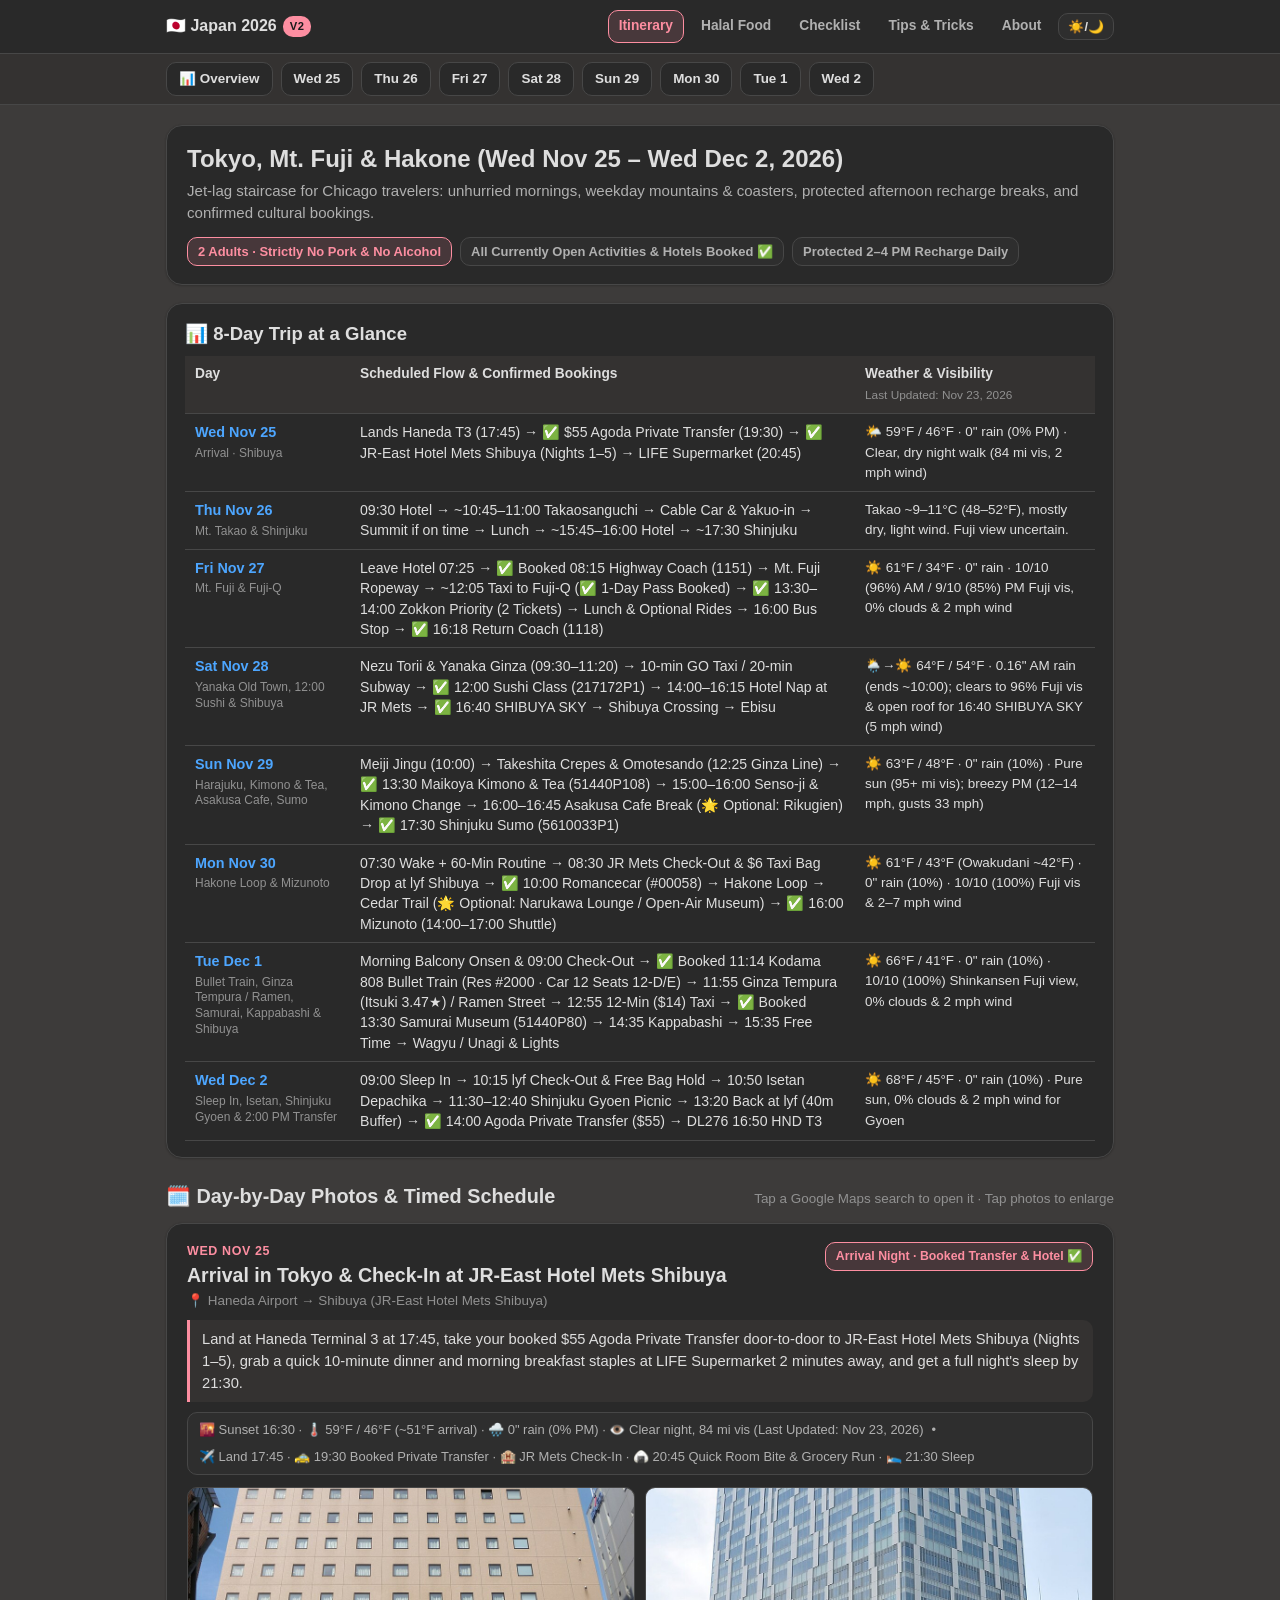
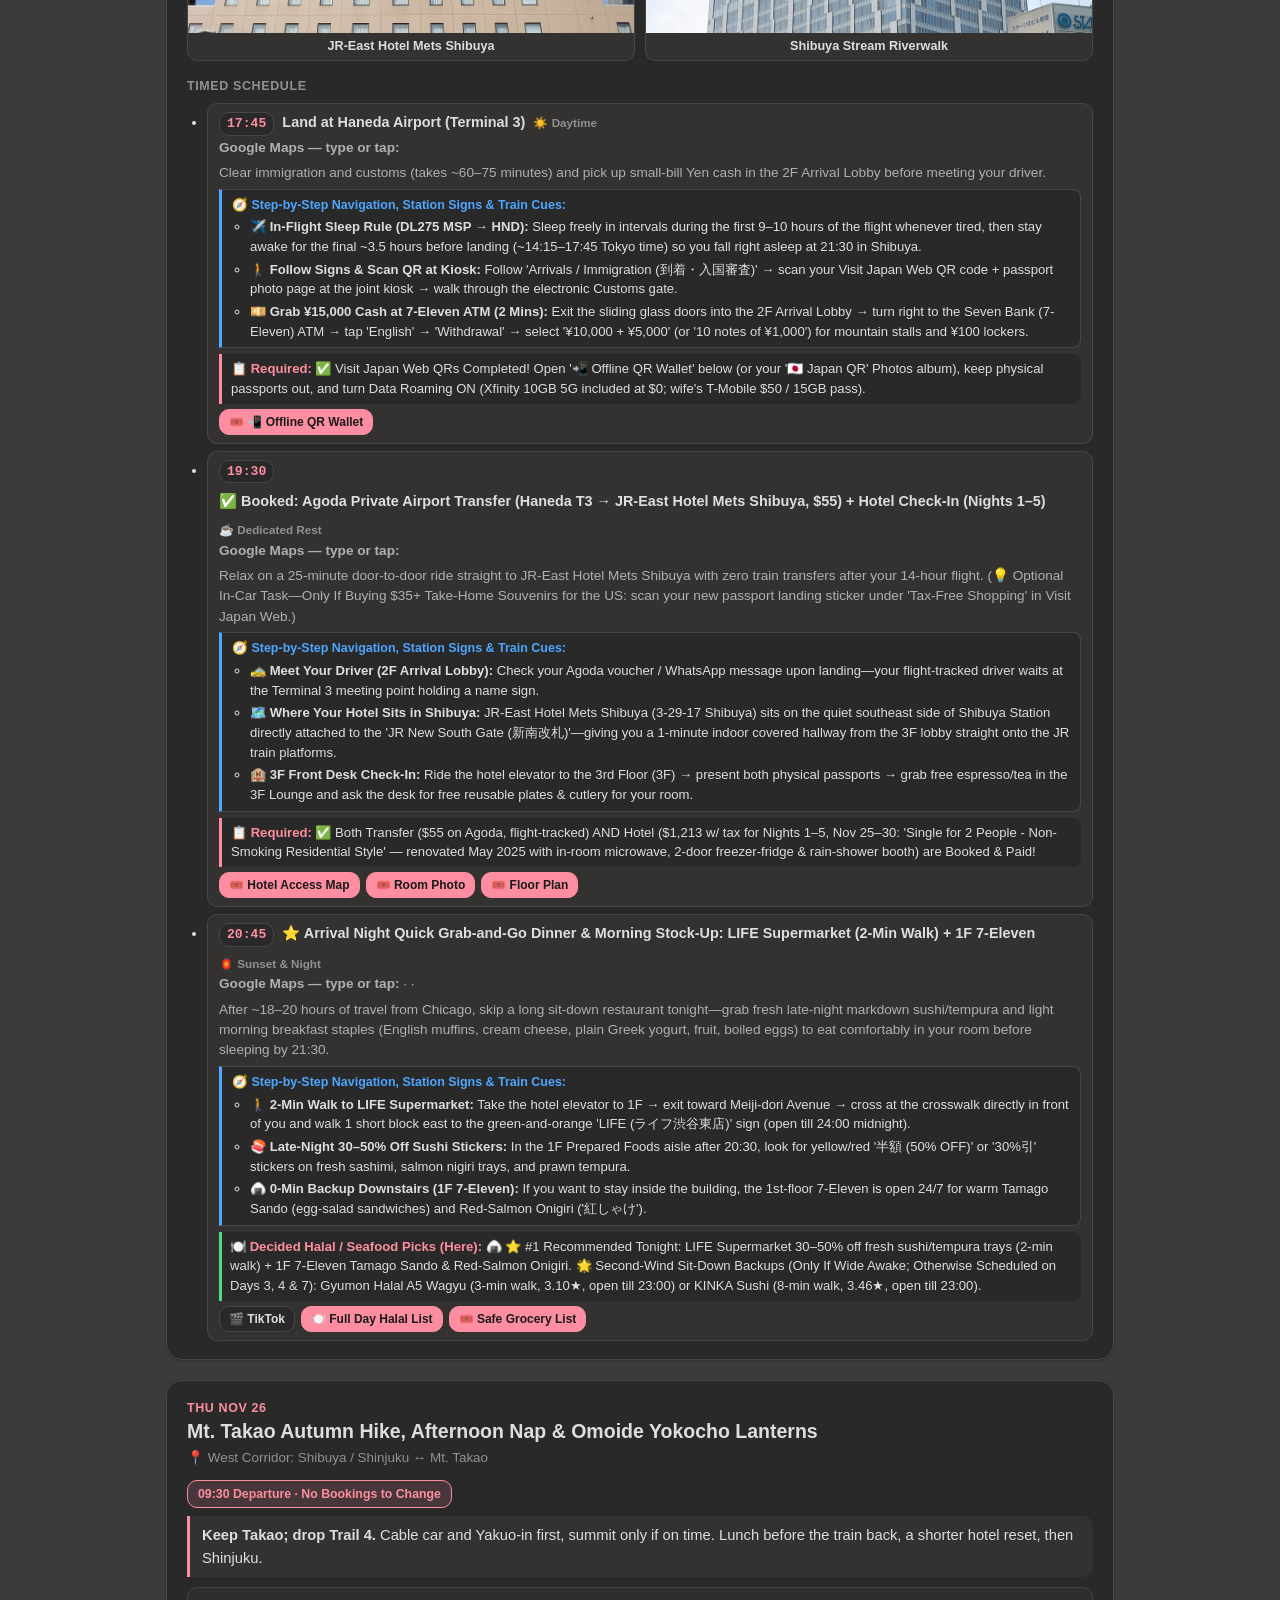
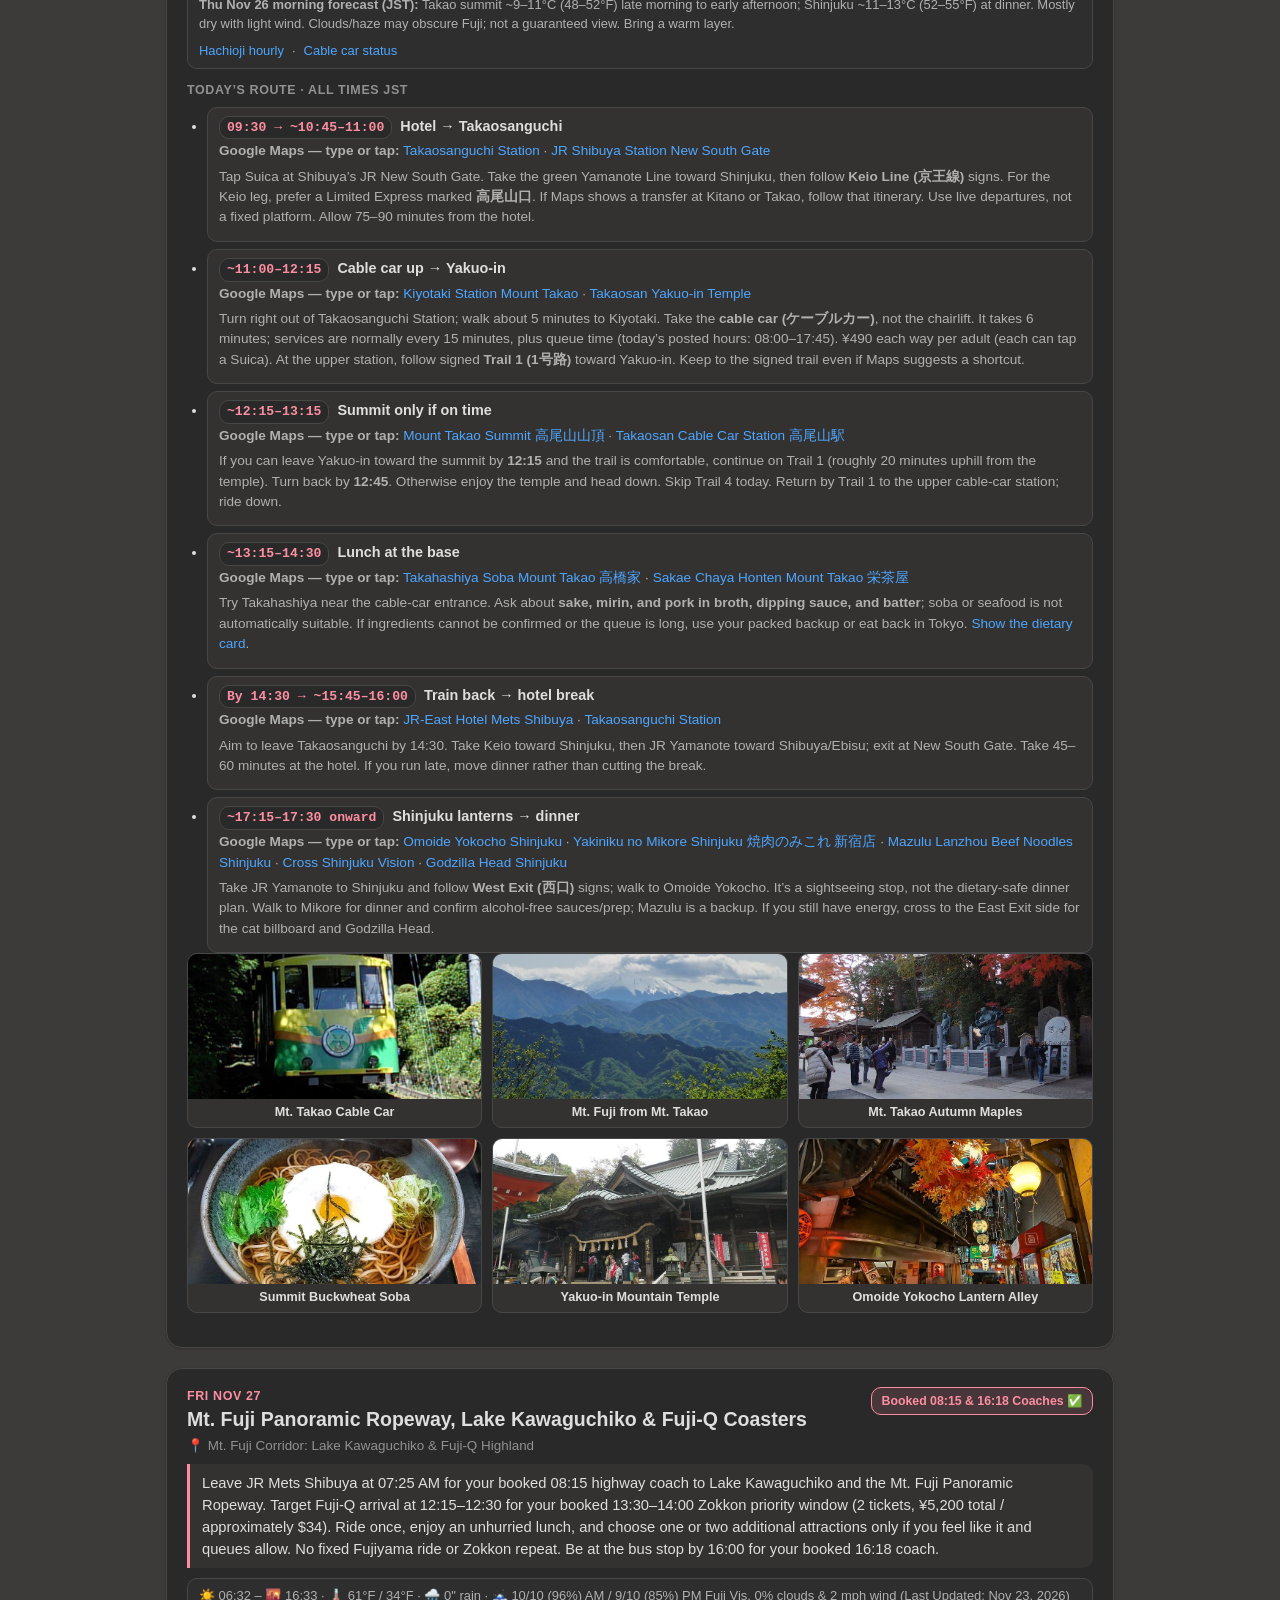
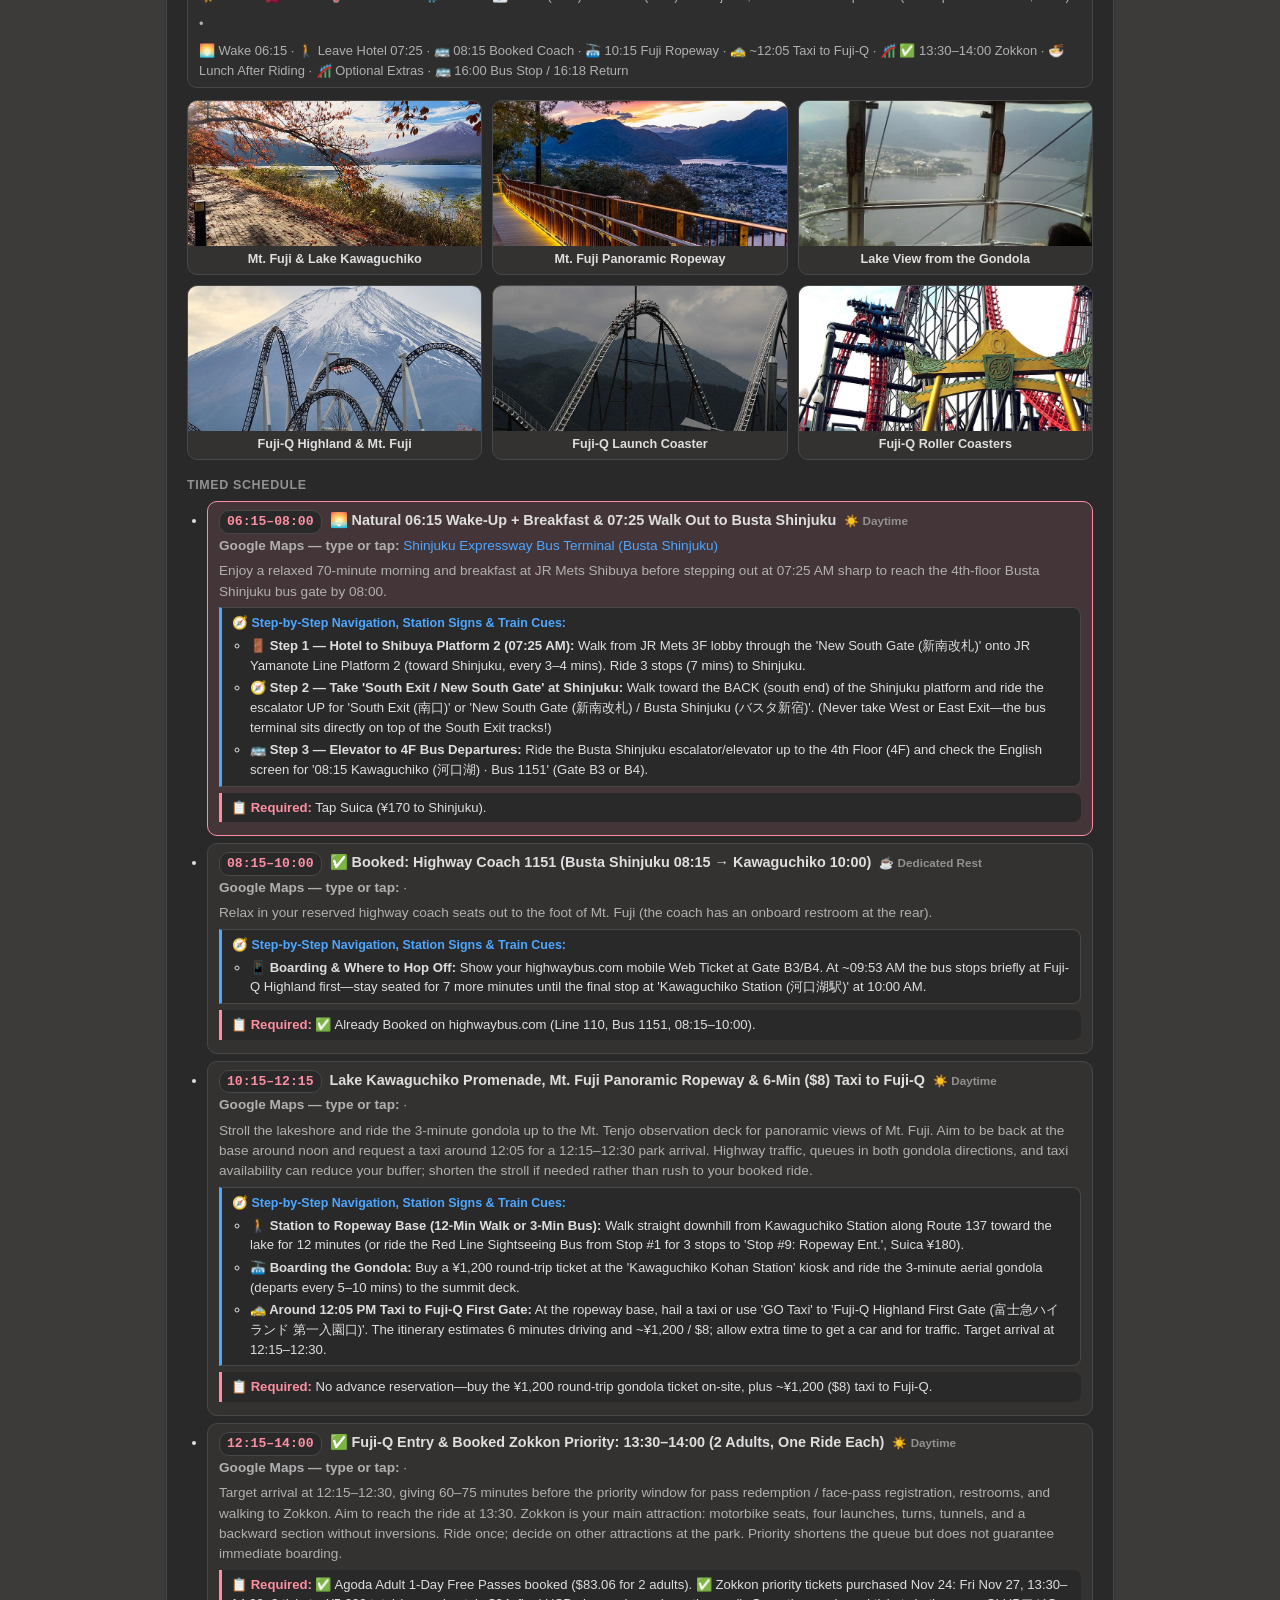
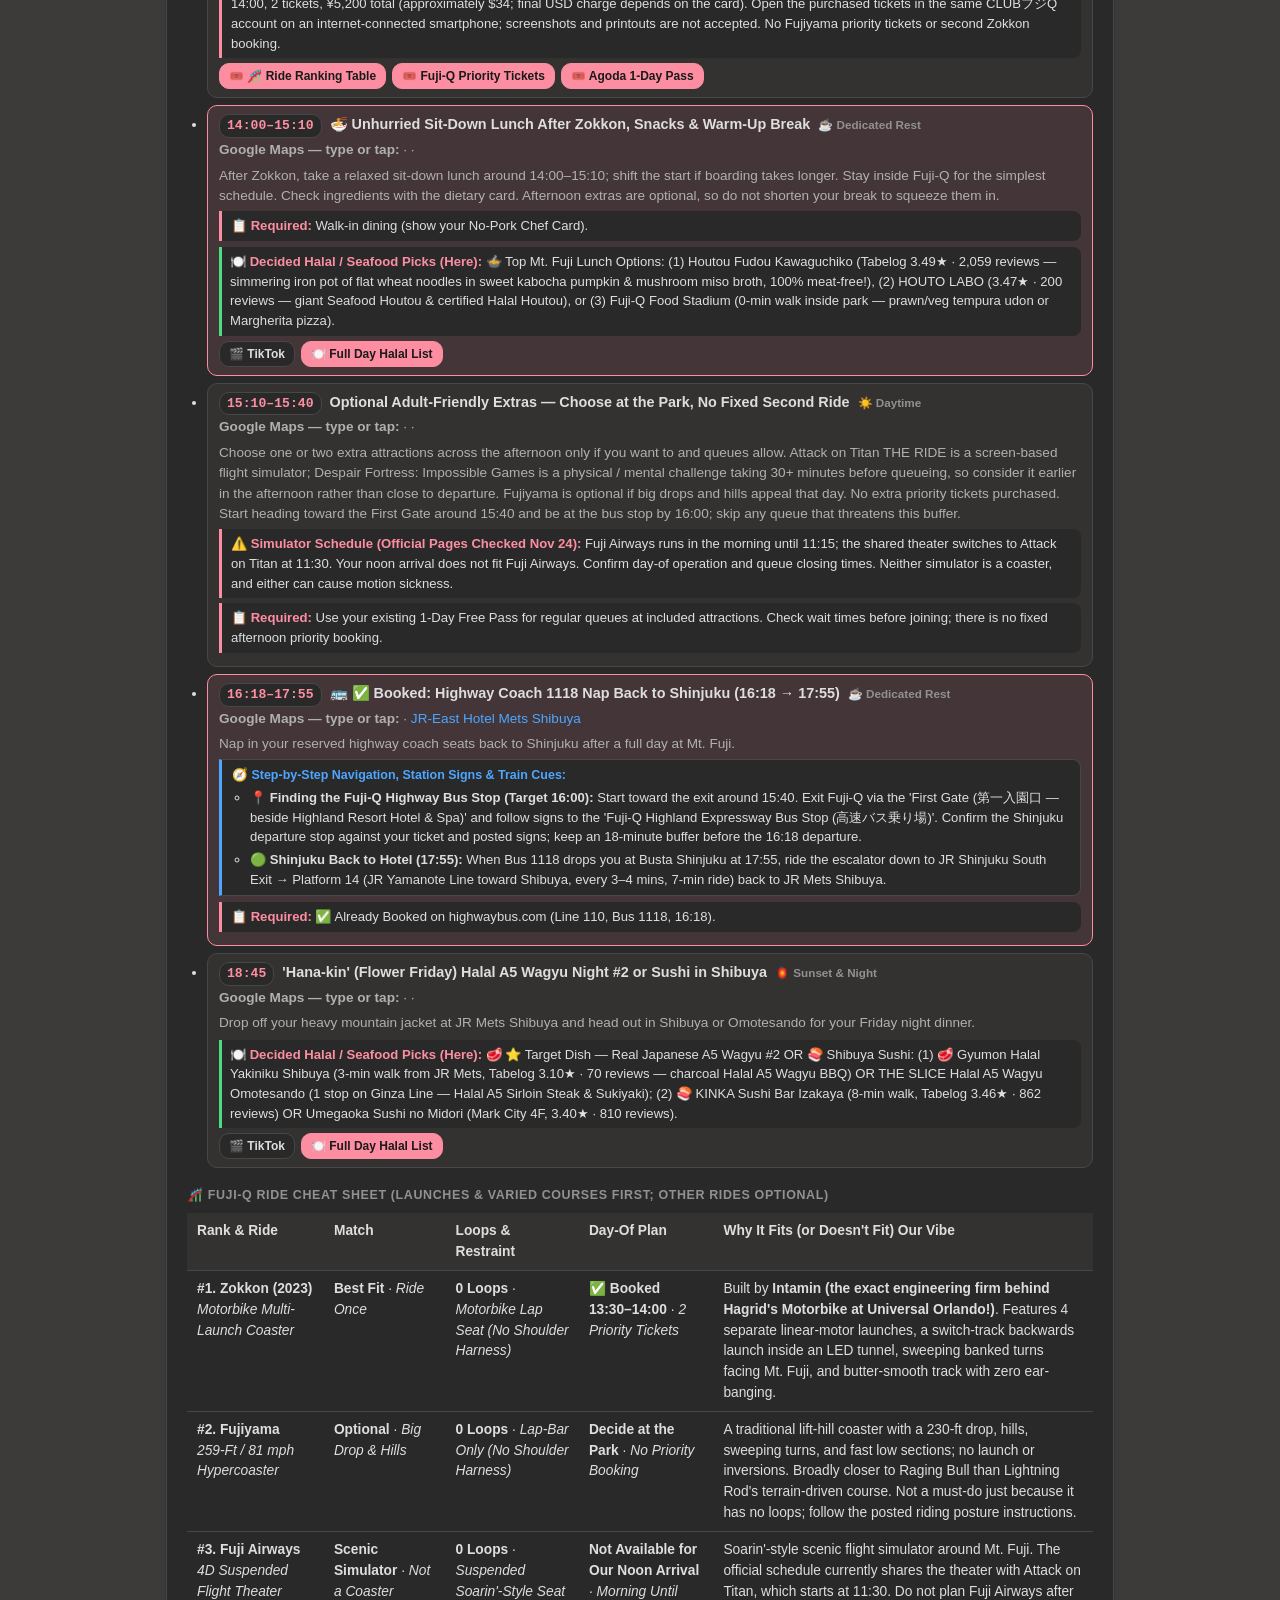
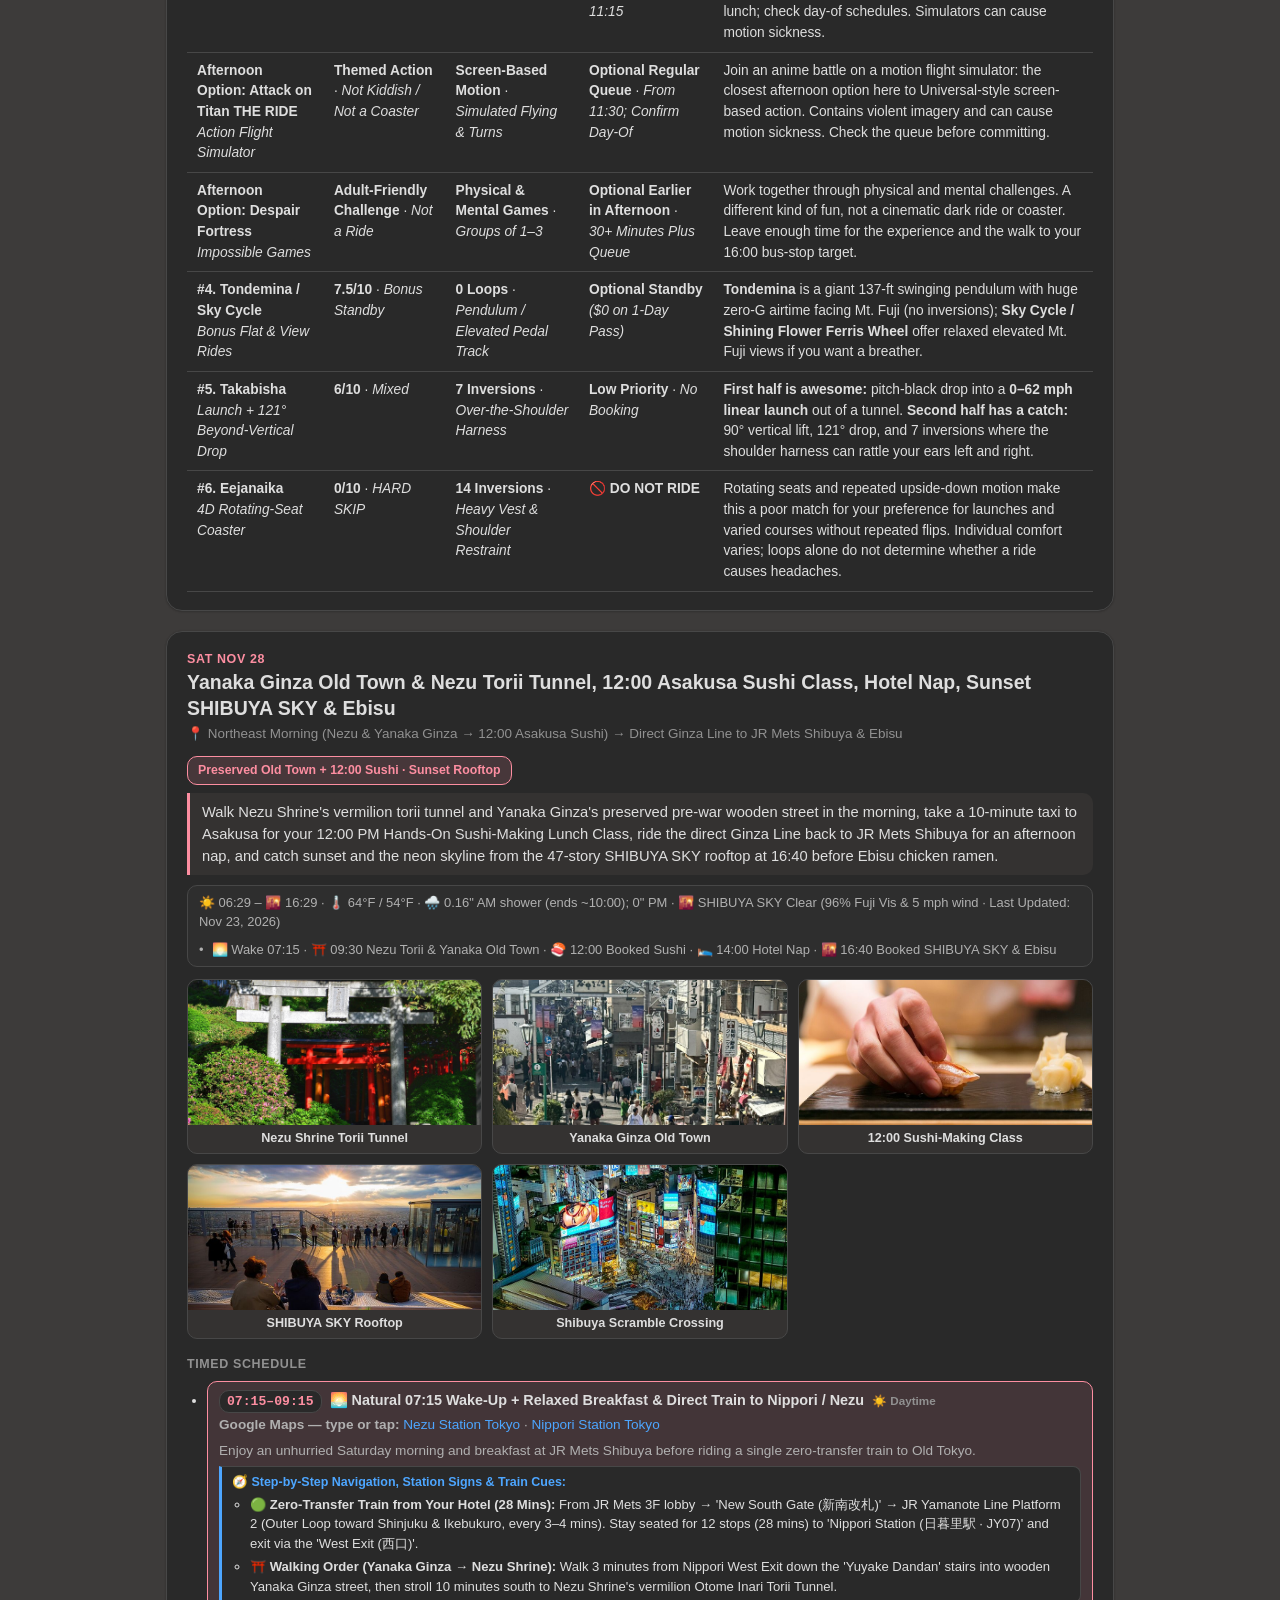
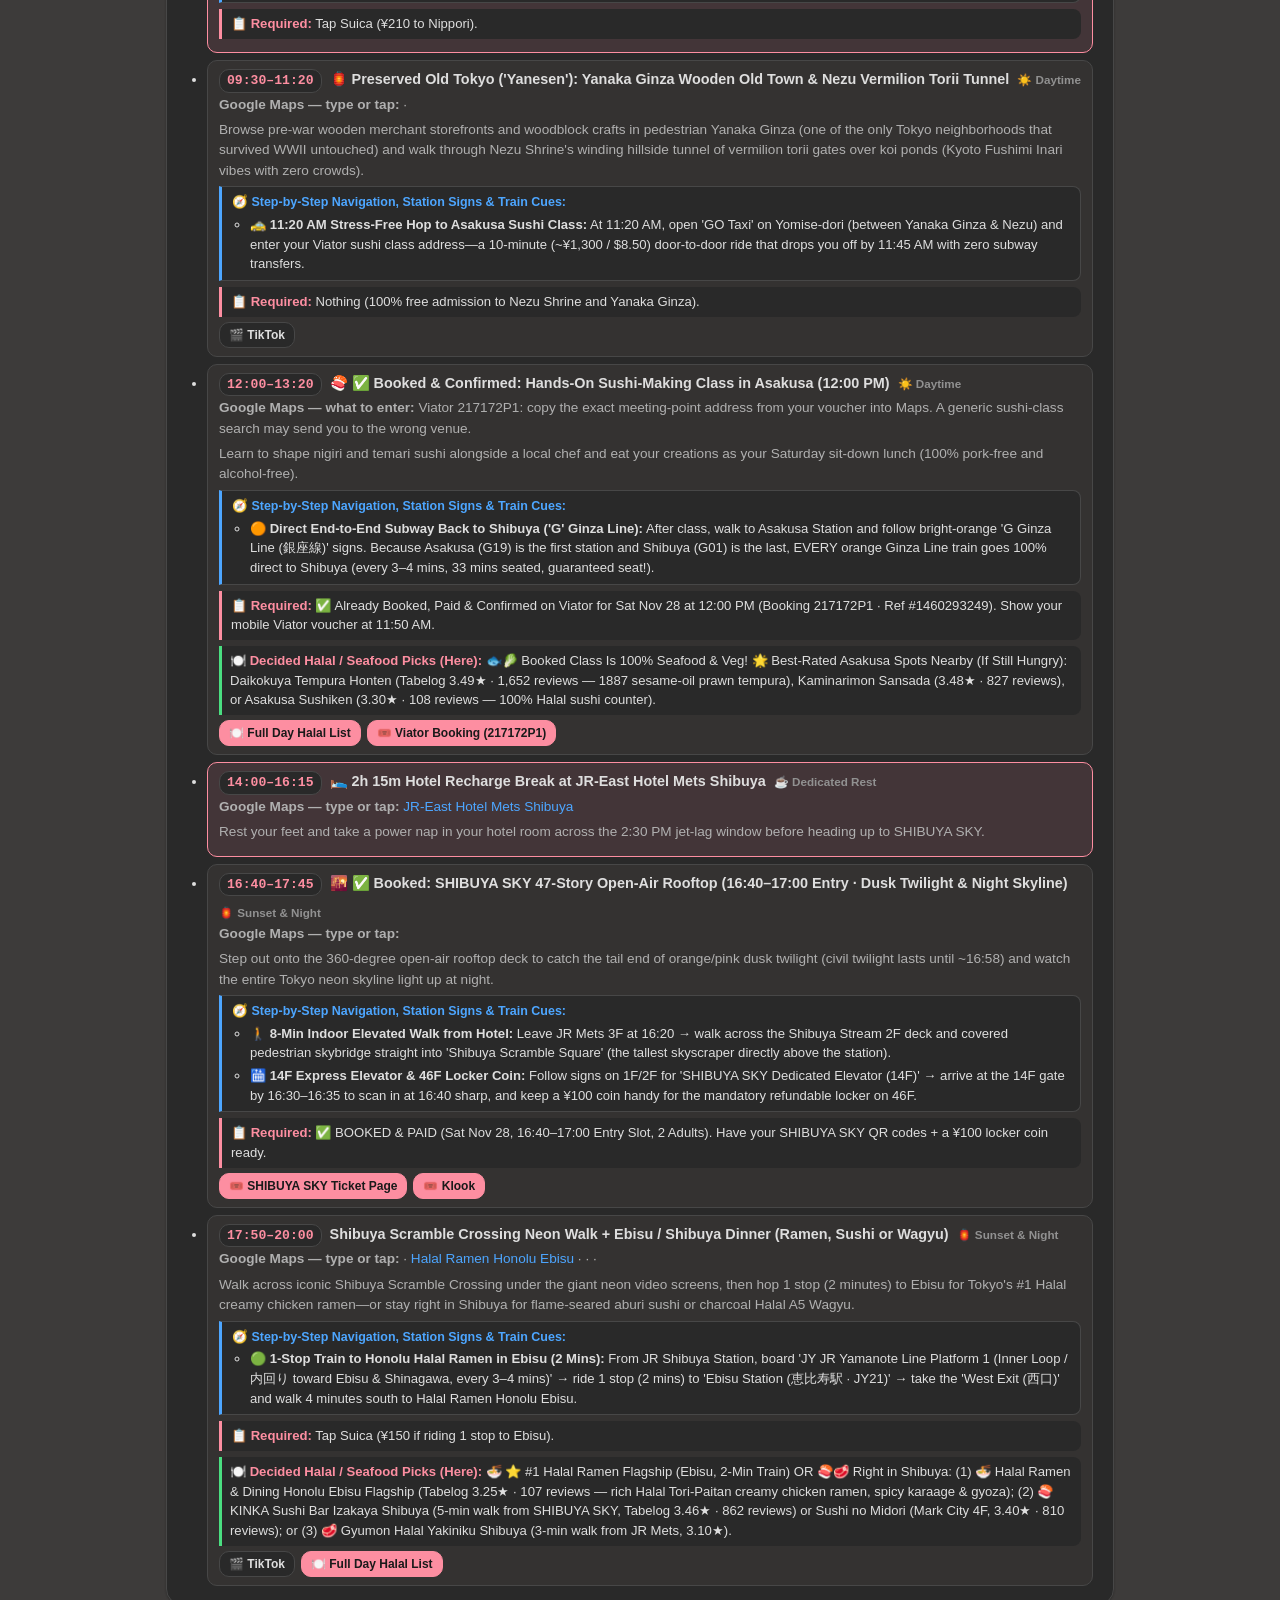
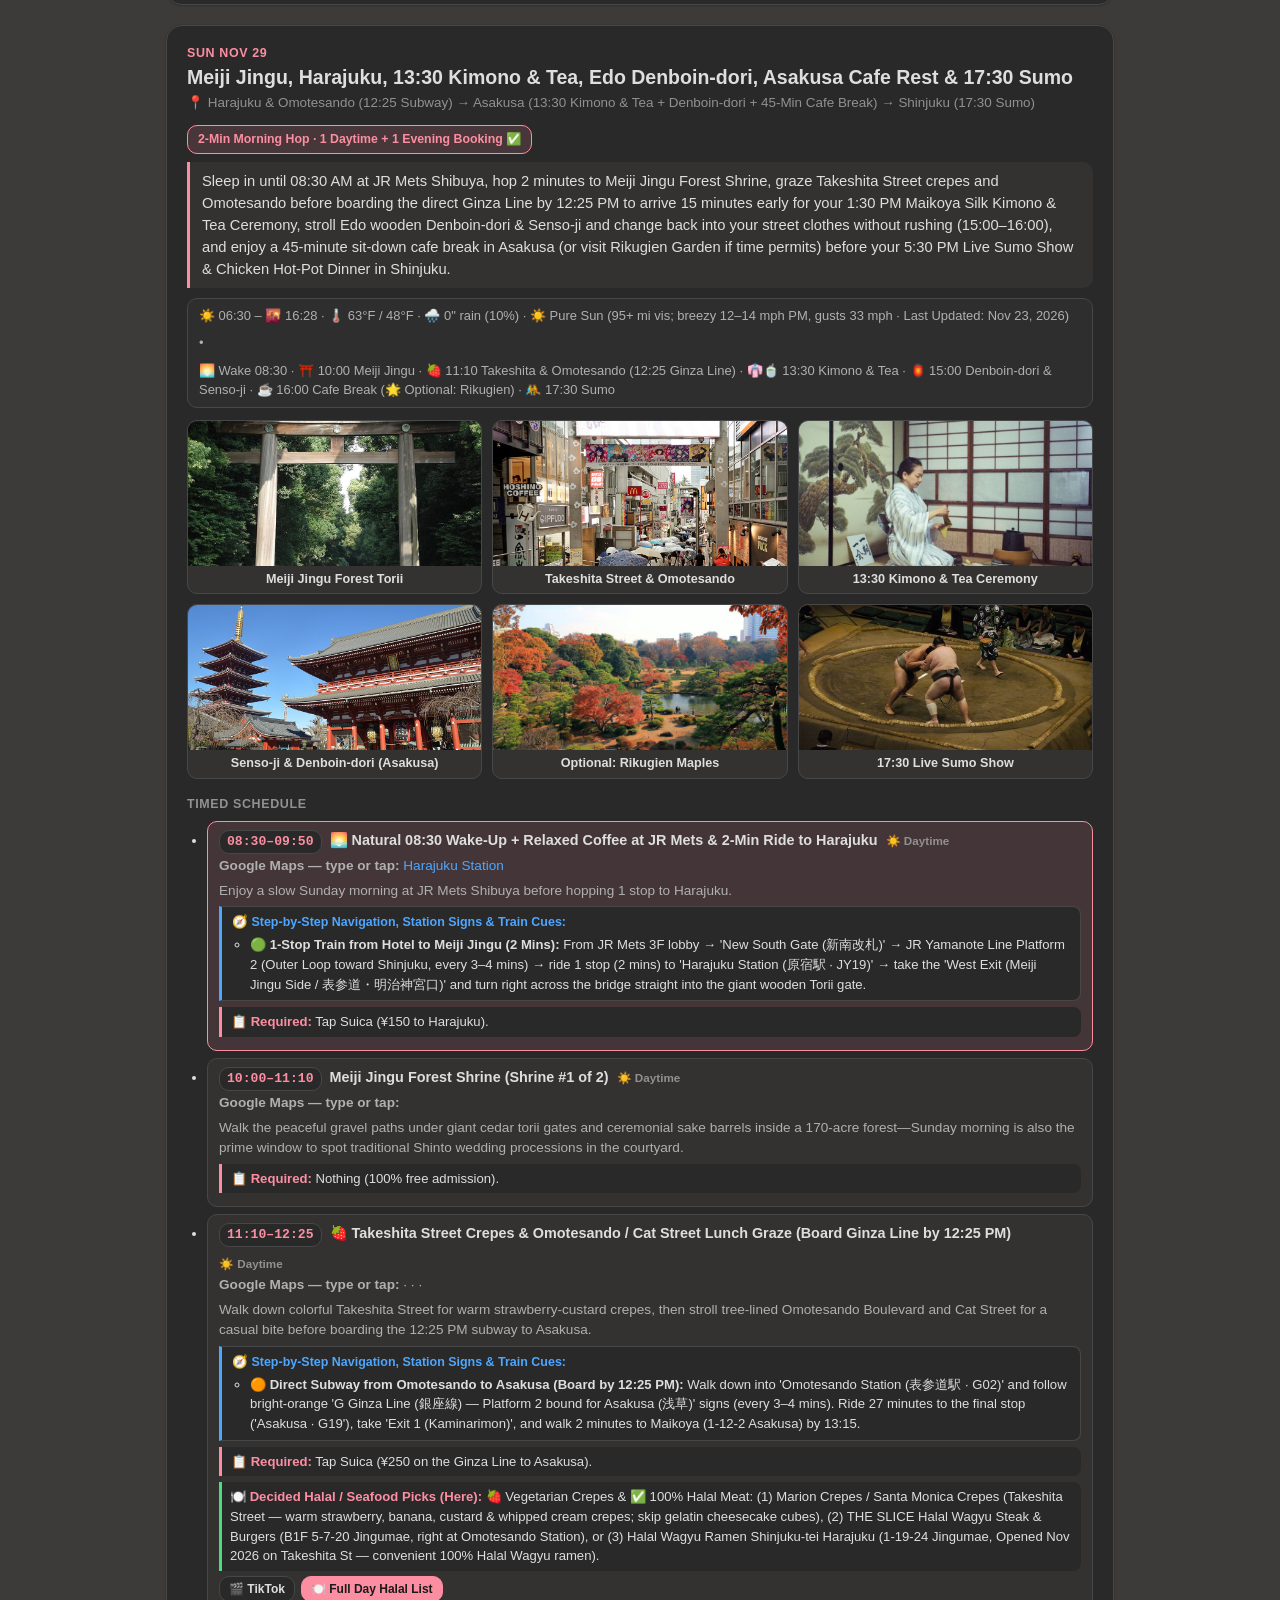
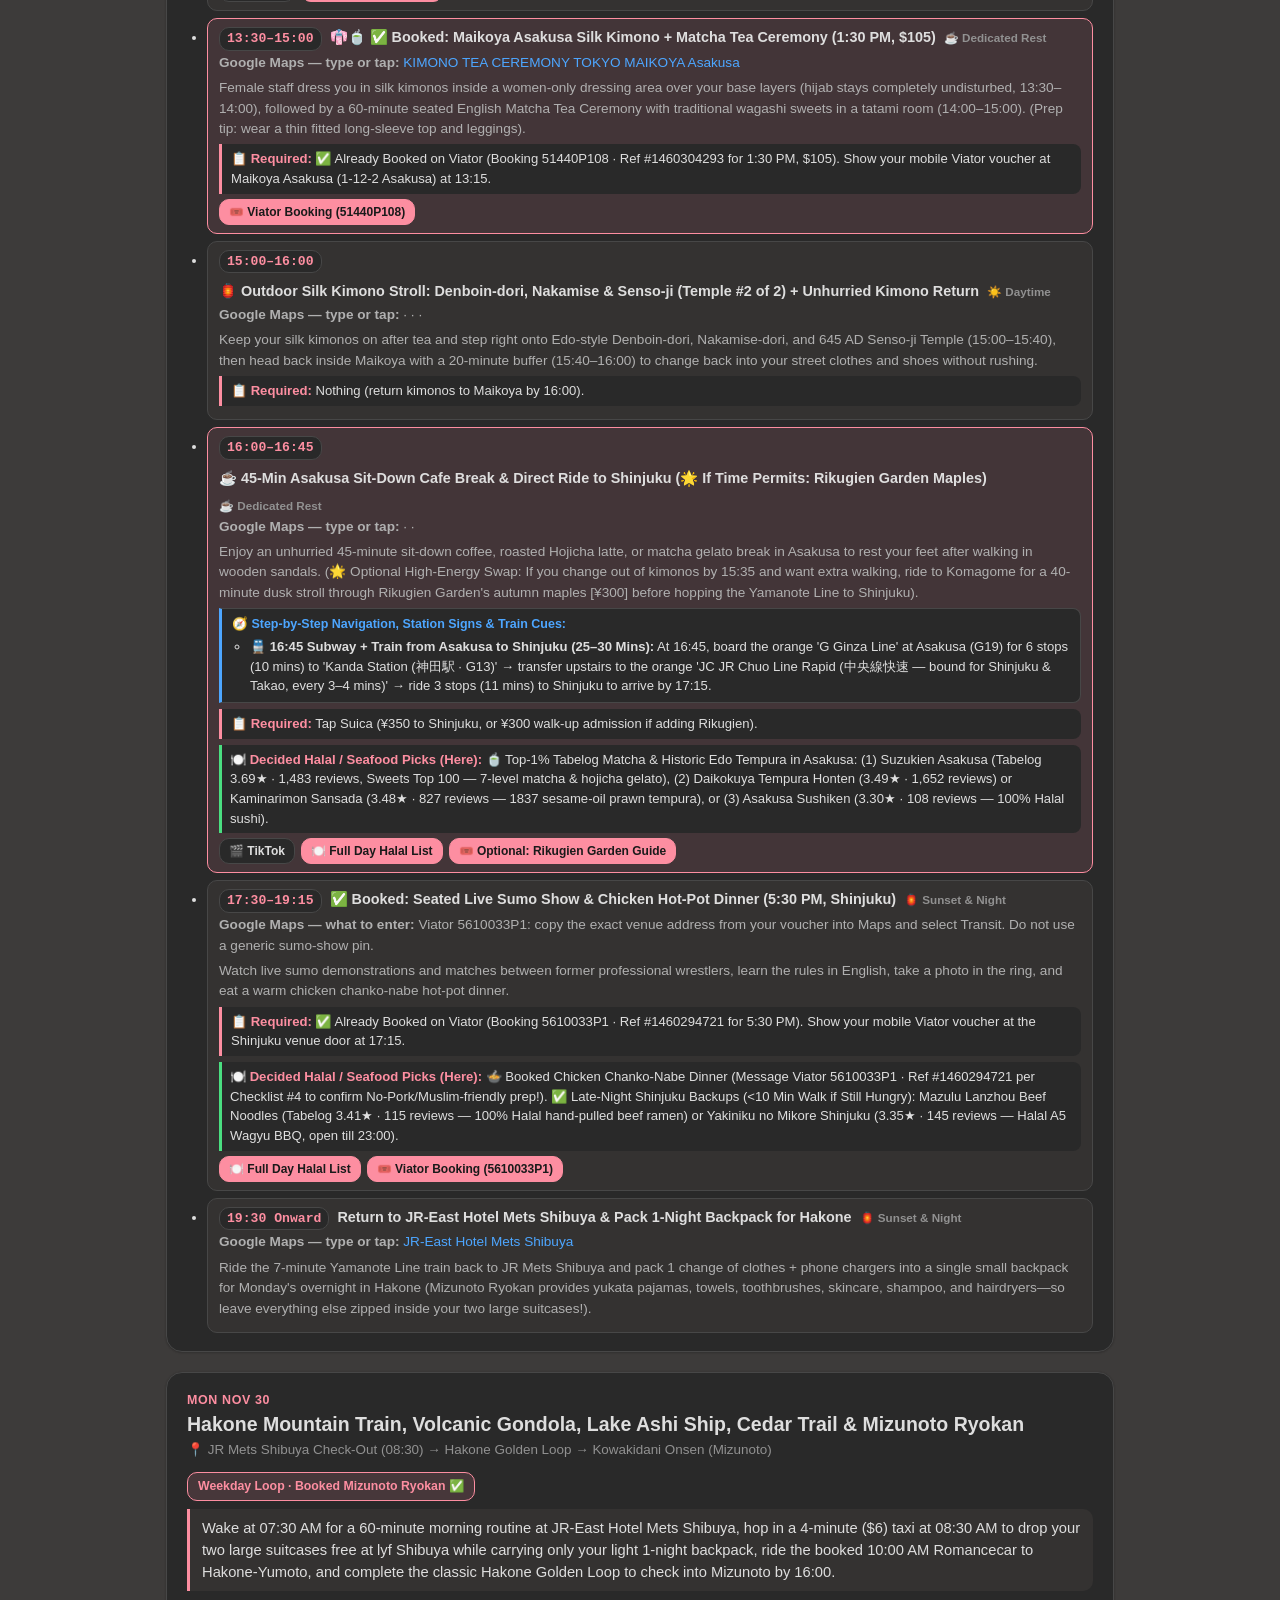
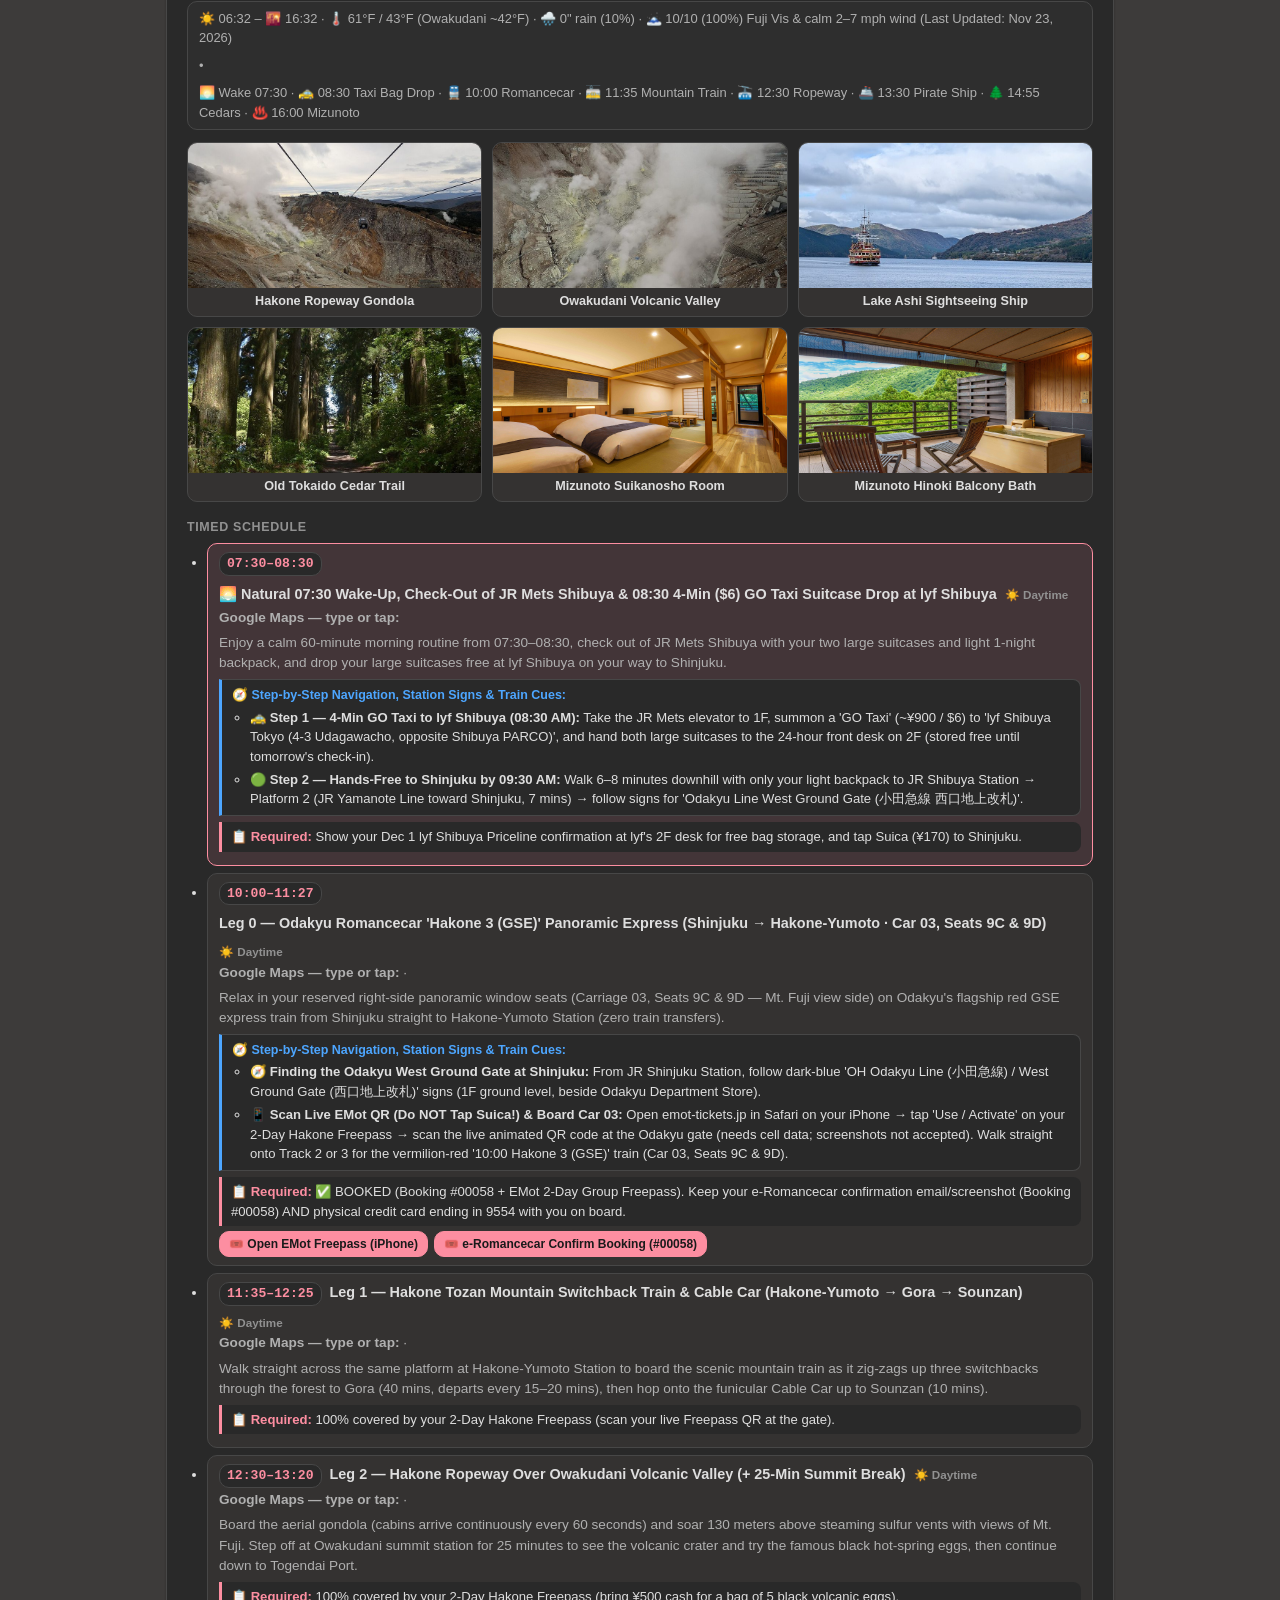
==== index.html @ f13b8040 "Adapt Takao day and add exact Maps destinations Co-authored-by: Copilot <223556219+Copilot@users.nor" ====
<!DOCTYPE html>
<html lang="en" data-theme="dark">
<head>
  <meta charset="utf-8" />
  <meta name="viewport" content="width=device-width, initial-scale=1" />
  <title>Japan 2026 Itinerary (v2)</title>
  <script>
  (() => {
    const param = new URLSearchParams(window.location.search).get("scoutTheme");
    const saved = localStorage.getItem("jp_v2_theme");
    const theme =
      param || saved || (window.matchMedia("(prefers-color-scheme: light)").matches ? "dark" : "dark");
    document.documentElement.setAttribute("data-theme", theme);
    if ("serviceWorker" in navigator) {
      window.addEventListener("load", () => {
        navigator.serviceWorker.register("sw.js").catch(() => {});
      });
    }
  })();
</script>
  <link rel="stylesheet" href="styles.css?v=29" />
</head>
<body>
  <header class="top-nav">
  <div class="top-nav-inner">
    <div class="brand">
      <span>🇯🇵 Japan 2026</span>
      <span class="brand-badge">v2</span>
    </div>
    <nav class="nav-links">
      <a class="nav-tab active" href="index.html">Itinerary</a>
      <a class="nav-tab" href="halal.html">Halal Food</a>
      <a class="nav-tab" href="checklist.html">Checklist</a>
      <a class="nav-tab" href="tips.html">Tips &amp; Tricks</a>
      <a class="nav-tab" href="about.html">About</a>
      <button class="theme-btn" id="themeToggle" type="button">☀️/🌙</button>
    </nav>
  </div>
  <div class="day-bar">
    <div class="day-bar-inner">
      <a class="day-pill" href="#overview">📊 Overview</a>
      <a class="day-pill" href="#day-wed-25">Wed 25</a><a class="day-pill" href="#day-thu-26">Thu 26</a><a class="day-pill" href="#day-fri-27">Fri 27</a><a class="day-pill" href="#day-sat-28">Sat 28</a><a class="day-pill" href="#day-sun-29">Sun 29</a><a class="day-pill" href="#day-mon-30">Mon 30</a><a class="day-pill" href="#day-tue-1">Tue 1</a><a class="day-pill" href="#day-wed-2">Wed 2</a>
    </div>
  </div>
</header>

  <main class="container">
    <section class="hero">
      <h1>Tokyo, Mt. Fuji &amp; Hakone (Wed Nov 25 – Wed Dec 2, 2026)</h1>
      <p class="hero-sub">Jet-lag staircase for Chicago travelers: unhurried mornings, weekday mountains &amp; coasters, protected afternoon recharge breaks, and confirmed cultural bookings.</p>
      <div class="pill-row">
        <span class="stat-pill accent">2 Adults · Strictly No Pork &amp; No Alcohol</span>
        <span class="stat-pill">All Currently Open Activities &amp; Hotels Booked ✅</span>
        <span class="stat-pill">Protected 2–4 PM Recharge Daily</span>
      </div>
    </section>

    <section class="info-card" id="overview" style="scroll-margin-top:112px;">
      <h2>📊 8-Day Trip at a Glance</h2>
      <div class="table-wrap">
        <table class="clean-table stack-mobile">
          <thead>
            <tr>
              <th>Day</th>
              <th>Scheduled Flow &amp; Confirmed Bookings</th>
              <th style="width:240px;">Weather &amp; Visibility<br /><span style="font-weight:400;font-size:0.74rem;color:var(--cp-text-muted);text-transform:none;letter-spacing:0;">Last Updated: Nov 23, 2026</span></th>
            </tr>
          </thead>
          <tbody>
            <tr>
          <td class="glance-day">
            <a href="#day-wed-25">Wed Nov 25</a>
            <div class="glance-sub">Arrival · Shibuya</div>
          </td>
          <td class="glance-items">Lands Haneda T3 (17:45) → ✅ $55 Agoda Private Transfer (19:30) → ✅ JR-East Hotel Mets Shibuya (Nights 1–5) → LIFE Supermarket (20:45)</td>
          <td data-label="Weather &amp; Visibility (Updated Nov 23)" style="font-size:0.84rem;white-space:normal;min-width:210px;">🌤️ 59°F / 46°F · 0&quot; rain (0% PM) · Clear, dry night walk (84 mi vis, 2 mph wind)</td>
        </tr><tr>
          <td class="glance-day">
            <a href="#day-thu-26">Thu Nov 26</a>
            <div class="glance-sub">Mt. Takao &amp; Shinjuku</div>
          </td>
          <td class="glance-items">09:30 Hotel → ~10:45–11:00 Takaosanguchi → Cable Car &amp; Yakuo-in → Summit if on time → Lunch → ~15:45–16:00 Hotel → ~17:30 Shinjuku</td>
          <td data-label="Weather (Nov 26 morning)" style="font-size:0.84rem;">Takao ~9–11°C (48–52°F), mostly dry, light wind. Fuji view uncertain.</td>
        </tr><tr>
          <td class="glance-day">
            <a href="#day-fri-27">Fri Nov 27</a>
            <div class="glance-sub">Mt. Fuji &amp; Fuji-Q</div>
          </td>
          <td class="glance-items">Leave Hotel 07:25 → ✅ Booked 08:15 Highway Coach (1151) → Mt. Fuji Ropeway → ~12:05 Taxi to Fuji-Q (✅ 1-Day Pass Booked) → ✅ 13:30–14:00 Zokkon Priority (2 Tickets) → Lunch &amp; Optional Rides → 16:00 Bus Stop → ✅ 16:18 Return Coach (1118)</td>
          <td data-label="Weather &amp; Visibility (Updated Nov 23)" style="font-size:0.84rem;white-space:normal;min-width:210px;">☀️ 61°F / 34°F · 0&quot; rain · 10/10 (96%) AM / 9/10 (85%) PM Fuji vis, 0% clouds &amp; 2 mph wind</td>
        </tr><tr>
          <td class="glance-day">
            <a href="#day-sat-28">Sat Nov 28</a>
            <div class="glance-sub">Yanaka Old Town, 12:00 Sushi &amp; Shibuya</div>
          </td>
          <td class="glance-items">Nezu Torii &amp; Yanaka Ginza (09:30–11:20) → 10-min GO Taxi / 20-min Subway → ✅ 12:00 Sushi Class (217172P1) → 14:00–16:15 Hotel Nap at JR Mets → ✅ 16:40 SHIBUYA SKY → Shibuya Crossing → Ebisu</td>
          <td data-label="Weather &amp; Visibility (Updated Nov 23)" style="font-size:0.84rem;white-space:normal;min-width:210px;">🌦️→☀️ 64°F / 54°F · 0.16&quot; AM rain (ends ~10:00); clears to 96% Fuji vis &amp; open roof for 16:40 SHIBUYA SKY (5 mph wind)</td>
        </tr><tr>
          <td class="glance-day">
            <a href="#day-sun-29">Sun Nov 29</a>
            <div class="glance-sub">Harajuku, Kimono &amp; Tea, Asakusa Cafe, Sumo</div>
          </td>
          <td class="glance-items">Meiji Jingu (10:00) → Takeshita Crepes &amp; Omotesando (12:25 Ginza Line) → ✅ 13:30 Maikoya Kimono &amp; Tea (51440P108) → 15:00–16:00 Senso-ji &amp; Kimono Change → 16:00–16:45 Asakusa Cafe Break (🌟 Optional: Rikugien) → ✅ 17:30 Shinjuku Sumo (5610033P1)</td>
          <td data-label="Weather &amp; Visibility (Updated Nov 23)" style="font-size:0.84rem;white-space:normal;min-width:210px;">☀️ 63°F / 48°F · 0&quot; rain (10%) · Pure sun (95+ mi vis); breezy PM (12–14 mph, gusts 33 mph)</td>
        </tr><tr>
          <td class="glance-day">
            <a href="#day-mon-30">Mon Nov 30</a>
            <div class="glance-sub">Hakone Loop &amp; Mizunoto</div>
          </td>
          <td class="glance-items">07:30 Wake + 60-Min Routine → 08:30 JR Mets Check-Out &amp; $6 Taxi Bag Drop at lyf Shibuya → ✅ 10:00 Romancecar (#00058) → Hakone Loop → Cedar Trail (🌟 Optional: Narukawa Lounge / Open-Air Museum) → ✅ 16:00 Mizunoto (14:00–17:00 Shuttle)</td>
          <td data-label="Weather &amp; Visibility (Updated Nov 23)" style="font-size:0.84rem;white-space:normal;min-width:210px;">☀️ 61°F / 43°F (Owakudani ~42°F) · 0&quot; rain (10%) · 10/10 (100%) Fuji vis &amp; 2–7 mph wind</td>
        </tr><tr>
          <td class="glance-day">
            <a href="#day-tue-1">Tue Dec 1</a>
            <div class="glance-sub">Bullet Train, Ginza Tempura / Ramen, Samurai, Kappabashi &amp; Shibuya</div>
          </td>
          <td class="glance-items">Morning Balcony Onsen &amp; 09:00 Check-Out → ✅ Booked 11:14 Kodama 808 Bullet Train (Res #2000 · Car 12 Seats 12-D/E) → 11:55 Ginza Tempura (Itsuki 3.47★) / Ramen Street → 12:55 12-Min ($14) Taxi → ✅ Booked 13:30 Samurai Museum (51440P80) → 14:35 Kappabashi → 15:35 Free Time → Wagyu / Unagi &amp; Lights</td>
          <td data-label="Weather &amp; Visibility (Updated Nov 23)" style="font-size:0.84rem;white-space:normal;min-width:210px;">☀️ 66°F / 41°F · 0&quot; rain (10%) · 10/10 (100%) Shinkansen Fuji view, 0% clouds &amp; 2 mph wind</td>
        </tr><tr>
          <td class="glance-day">
            <a href="#day-wed-2">Wed Dec 2</a>
            <div class="glance-sub">Sleep In, Isetan, Shinjuku Gyoen &amp; 2:00 PM Transfer</div>
          </td>
          <td class="glance-items">09:00 Sleep In → 10:15 lyf Check-Out &amp; Free Bag Hold → 10:50 Isetan Depachika → 11:30–12:40 Shinjuku Gyoen Picnic → 13:20 Back at lyf (40m Buffer) → ✅ 14:00 Agoda Private Transfer ($55) → DL276 16:50 HND T3</td>
          <td data-label="Weather &amp; Visibility (Updated Nov 23)" style="font-size:0.84rem;white-space:normal;min-width:210px;">☀️ 68°F / 45°F · 0&quot; rain (10%) · Pure sun, 0% clouds &amp; 2 mph wind for Gyoen</td>
        </tr>
          </tbody>
        </table>
      </div>
    </section>

    <div class="section-head">
      <h2>🗓️ Day-by-Day Photos &amp; Timed Schedule</h2>
      <span class="section-meta">Tap a Google Maps search to open it · Tap photos to enlarge</span>
    </div>
    <section class="day-card" id="day-wed-25">
          <div class="day-top">
            <div>
              <div class="day-date">Wed Nov 25</div>
              <h2 class="day-title">Arrival in Tokyo &amp; Check-In at JR-East Hotel Mets Shibuya</h2>
              <div class="day-corridor">📍 Haneda Airport → Shibuya (JR-East Hotel Mets Shibuya)</div>
            </div>
            <span class="crowd-pill">Arrival Night · Booked Transfer &amp; Hotel ✅</span>
          </div>
          <div class="day-overview">Land at Haneda Terminal 3 at 17:45, take your booked $55 Agoda Private Transfer door-to-door to JR-East Hotel Mets Shibuya (Nights 1–5), grab a quick 10-minute dinner and morning breakfast staples at LIFE Supermarket 2 minutes away, and get a full night&#x27;s sleep by 21:30.</div>
          <div class="day-meta-bar">
            <span>🌇 Sunset 16:30 · 🌡️ 59°F / 46°F (~51°F arrival) · 🌧️ 0&quot; rain (0% PM) · 👁️ Clear night, 84 mi vis (Last Updated: Nov 23, 2026)</span>
            <span>•</span>
            <span>✈️ Land 17:45 · 🚕 19:30 Booked Private Transfer · 🏨 JR Mets Check-In · 🍙 20:45 Quick Room Bite &amp; Grocery Run · 🛌 21:30 Sleep</span>
          </div>
          <div class="day-gallery cols-2"><div class="photo-item" data-full="images/wed-hotel-mets-shibuya.jpg" data-cap="JR-East Hotel Mets Shibuya" data-credit="Abasaa (Public domain)" data-url="https://commons.wikimedia.org/wiki/File:Hotel_Mets_Shibuya.JPG">
              <img src="images/wed-hotel-mets-shibuya.jpg" alt="JR-East Hotel Mets Shibuya" loading="lazy" />
              <div class="photo-cap">JR-East Hotel Mets Shibuya</div>
            </div><div class="photo-item" data-full="images/wed-shibuya-stream.jpg" data-cap="Shibuya Stream Riverwalk" data-credit="江戸村のとくぞう (CC BY-SA 4.0)" data-url="https://commons.wikimedia.org/wiki/File:Shibuya_Stream-1b.jpg">
              <img src="images/wed-shibuya-stream.jpg" alt="Shibuya Stream Riverwalk" loading="lazy" />
              <div class="photo-cap">Shibuya Stream Riverwalk</div>
            </div></div>
          <div class="schedule-heading">Timed Schedule</div>
          <ul class="schedule-list">
            <li class="schedule-bullet">
              <div class="bullet-top">
                <span class="stop-time">17:45</span>
                <span class="stop-name">Land at Haneda Airport (Terminal 3)</span>
                <span class="stop-phase">☀️ Daytime</span>
              </div>
              <div class="stop-note map-pins"><strong>Google Maps — type or tap:</strong> </div>
              <div class="stop-note">Clear immigration and customs (takes ~60–75 minutes) and pick up small-bill Yen cash in the 2F Arrival Lobby before meeting your driver.</div>
              <div class="nav-steps-box">
                  <div class="nav-steps-title">🧭 Step-by-Step Navigation, Station Signs &amp; Train Cues:</div>
                  <ul class="nav-steps-list"><li><strong>✈️ In-Flight Sleep Rule (DL275 MSP → HND):</strong> Sleep freely in intervals during the first 9–10 hours of the flight whenever tired, then stay awake for the final ~3.5 hours before landing (~14:15–17:45 Tokyo time) so you fall right asleep at 21:30 in Shibuya.</li><li><strong>🚶 Follow Signs &amp; Scan QR at Kiosk:</strong> Follow &#x27;Arrivals / Immigration (到着・入国審査)&#x27; → scan your Visit Japan Web QR code + passport photo page at the joint kiosk → walk through the electronic Customs gate.</li><li><strong>💴 Grab ¥15,000 Cash at 7-Eleven ATM (2 Mins):</strong> Exit the sliding glass doors into the 2F Arrival Lobby → turn right to the Seven Bank (7-Eleven) ATM → tap &#x27;English&#x27; → &#x27;Withdrawal&#x27; → select &#x27;¥10,000 + ¥5,000&#x27; (or &#x27;10 notes of ¥1,000&#x27;) for mountain stalls and ¥100 lockers.</li></ul>
                </div>
              <div class="stop-req"><strong>📋 Required:</strong> ✅ Visit Japan Web QRs Completed! Open &#x27;📲 Offline QR Wallet&#x27; below (or your &#x27;🇯🇵 Japan QR&#x27; Photos album), keep physical passports out, and turn Data Roaming ON (Xfinity 10GB 5G included at $0; wife&#x27;s T-Mobile $50 / 15GB pass).</div>
              
              <div class="action-row"><a class="btn-pill primary" href="checklist.html#qr-wallet" target="_blank" rel="noopener">🎟️ 📲 Offline QR Wallet</a></div>
            </li><li class="schedule-bullet">
              <div class="bullet-top">
                <span class="stop-time">19:30</span>
                <span class="stop-name">✅ Booked: Agoda Private Airport Transfer (Haneda T3 → JR-East Hotel Mets Shibuya, $55) + Hotel Check-In (Nights 1–5)</span>
                <span class="stop-phase">☕ Dedicated Rest</span>
              </div>
              <div class="stop-note map-pins"><strong>Google Maps — type or tap:</strong> </div>
              <div class="stop-note">Relax on a 25-minute door-to-door ride straight to JR-East Hotel Mets Shibuya with zero train transfers after your 14-hour flight. (💡 Optional In-Car Task—Only If Buying $35+ Take-Home Souvenirs for the US: scan your new passport landing sticker under &#x27;Tax-Free Shopping&#x27; in Visit Japan Web.)</div>
              <div class="nav-steps-box">
                  <div class="nav-steps-title">🧭 Step-by-Step Navigation, Station Signs &amp; Train Cues:</div>
                  <ul class="nav-steps-list"><li><strong>🚕 Meet Your Driver (2F Arrival Lobby):</strong> Check your Agoda voucher / WhatsApp message upon landing—your flight-tracked driver waits at the Terminal 3 meeting point holding a name sign.</li><li><strong>🗺️ Where Your Hotel Sits in Shibuya:</strong> JR-East Hotel Mets Shibuya (3-29-17 Shibuya) sits on the quiet southeast side of Shibuya Station directly attached to the &#x27;JR New South Gate (新南改札)&#x27;—giving you a 1-minute indoor covered hallway from the 3F lobby straight onto the JR train platforms.</li><li><strong>🏨 3F Front Desk Check-In:</strong> Ride the hotel elevator to the 3rd Floor (3F) → present both physical passports → grab free espresso/tea in the 3F Lounge and ask the desk for free reusable plates &amp; cutlery for your room.</li></ul>
                </div>
              <div class="stop-req"><strong>📋 Required:</strong> ✅ Both Transfer ($55 on Agoda, flight-tracked) AND Hotel ($1,213 w/ tax for Nights 1–5, Nov 25–30: &#x27;Single for 2 People - Non-Smoking Residential Style&#x27; — renovated May 2025 with in-room microwave, 2-door freezer-fridge &amp; rain-shower booth) are Booked &amp; Paid!</div>
              
              <div class="action-row"><a class="btn-pill primary" href="https://www.hotelmets.jp/en/shibuya/access.html" target="_blank" rel="noopener">🎟️ Hotel Access Map</a><a class="btn-pill primary" href="https://www.hotelmets.jp/shibuya/img/stay/img2_1.jpg" target="_blank" rel="noopener">🎟️ Room Photo</a><a class="btn-pill primary" href="https://www.hotelmets.jp/shibuya/img/stay/img2_6.jpg" target="_blank" rel="noopener">🎟️ Floor Plan</a></div>
            </li><li class="schedule-bullet">
              <div class="bullet-top">
                <span class="stop-time">20:45</span>
                <span class="stop-name">⭐ Arrival Night Quick Grab-and-Go Dinner &amp; Morning Stock-Up: LIFE Supermarket (2-Min Walk) + 1F 7-Eleven</span>
                <span class="stop-phase">🏮 Sunset &amp; Night</span>
              </div>
              <div class="stop-note map-pins"><strong>Google Maps — type or tap:</strong>  ·  · </div>
              <div class="stop-note">After ~18–20 hours of travel from Chicago, skip a long sit-down restaurant tonight—grab fresh late-night markdown sushi/tempura and light morning breakfast staples (English muffins, cream cheese, plain Greek yogurt, fruit, boiled eggs) to eat comfortably in your room before sleeping by 21:30.</div>
              <div class="nav-steps-box">
                  <div class="nav-steps-title">🧭 Step-by-Step Navigation, Station Signs &amp; Train Cues:</div>
                  <ul class="nav-steps-list"><li><strong>🚶 2-Min Walk to LIFE Supermarket:</strong> Take the hotel elevator to 1F → exit toward Meiji-dori Avenue → cross at the crosswalk directly in front of you and walk 1 short block east to the green-and-orange &#x27;LIFE (ライフ渋谷東店)&#x27; sign (open till 24:00 midnight).</li><li><strong>🍣 Late-Night 30–50% Off Sushi Stickers:</strong> In the 1F Prepared Foods aisle after 20:30, look for yellow/red &#x27;半額 (50% OFF)&#x27; or &#x27;30%引&#x27; stickers on fresh sashimi, salmon nigiri trays, and prawn tempura.</li><li><strong>🍙 0-Min Backup Downstairs (1F 7-Eleven):</strong> If you want to stay inside the building, the 1st-floor 7-Eleven is open 24/7 for warm Tamago Sando (egg-salad sandwiches) and Red-Salmon Onigiri (&#x27;紅しゃけ&#x27;).</li></ul>
                </div>
              
              <div class="stop-req" style="margin-top:6px;border-left:3px solid var(--cp-success);padding-left:8px;"><strong>🍽️ Decided Halal / Seafood Picks (Here):</strong> 🍙 ⭐ #1 Recommended Tonight: LIFE Supermarket 30–50% off fresh sushi/tempura trays (2-min walk) + 1F 7-Eleven Tamago Sando &amp; Red-Salmon Onigiri. 🌟 Second-Wind Sit-Down Backups (Only If Wide Awake; Otherwise Scheduled on Days 3, 4 &amp; 7): Gyumon Halal A5 Wagyu (3-min walk, 3.10★, open till 23:00) or KINKA Sushi (8-min walk, 3.46★, open till 23:00).</div>
              <div class="action-row"><a class="btn-pill" href="https://www.tiktok.com/search?q=LIFE+Supermarket+Shibuya+Higashi+or+Shibuya+Stream+restaurants" target="_blank" rel="noopener">🎬 TikTok</a><a class="btn-pill primary" href="halal.html#halal-day-wed-25">🍽️ Full Day Halal List</a><a class="btn-pill primary" href="tips.html#grocery-guide" target="_blank" rel="noopener">🎟️ Safe Grocery List</a></div>
            </li>
          </ul>
        </section><section class="day-card" id="day-thu-26">
          <div class="day-top">
            <div>
              <div class="day-date">Thu Nov 26</div>
              <h2 class="day-title">Mt. Takao Autumn Hike, Afternoon Nap &amp; Omoide Yokocho Lanterns</h2>
              <div class="day-corridor">📍 West Corridor: Shibuya / Shinjuku ↔ Mt. Takao</div>
            </div>
            <span class="crowd-pill">09:30 Departure · No Bookings to Change</span>
          </div>
          <div class="day-overview"><strong>Keep Takao; drop Trail 4.</strong> Cable car and Yakuo-in first, summit only if on time. Lunch before the train back, a shorter hotel reset, then Shinjuku.</div>
          <div class="day-meta-bar"><span><strong>Thu Nov 26 morning forecast (JST):</strong> Takao summit ~9–11°C (48–52°F) late morning to early afternoon; Shinjuku ~11–13°C (52–55°F) at dinner. Mostly dry with light wind. Clouds/haze may obscure Fuji; not a guaranteed view. Bring a warm layer.</span> <a href="https://tenki.jp/forecast/3/16/4410/13201/1hour.html">Hachioji hourly</a> · <a href="https://www.takaotozan.co.jp/">Cable car status</a></div>
          <div class="schedule-heading">Today’s route · all times JST</div>
          <ul class="schedule-list">
            <li class="schedule-bullet">
              <div class="bullet-top"><span class="stop-time">09:30 → ~10:45–11:00</span><span class="stop-name">Hotel → Takaosanguchi</span></div>
              <div class="stop-note map-pins"><strong>Google Maps — type or tap:</strong> <a href="https://www.google.com/maps/dir/?api=1&amp;destination=Takaosanguchi+Station&amp;travelmode=transit" target="_blank" rel="noopener">Takaosanguchi Station</a> · <a href="https://www.google.com/maps/search/?api=1&amp;query=JR+Shibuya+Station+New+South+Gate" target="_blank" rel="noopener">JR Shibuya Station New South Gate</a></div>
              <div class="stop-note">Tap Suica at Shibuya’s JR New South Gate. Take the green Yamanote Line toward Shinjuku, then follow <strong>Keio Line (京王線)</strong> signs. For the Keio leg, prefer a Limited Express marked <strong>高尾山口</strong>. If Maps shows a transfer at Kitano or Takao, follow that itinerary. Use live departures, not a fixed platform. Allow 75–90 minutes from the hotel.</div>
            </li>
            <li class="schedule-bullet">
              <div class="bullet-top"><span class="stop-time">~11:00–12:15</span><span class="stop-name">Cable car up → Yakuo-in</span></div>
              <div class="stop-note map-pins"><strong>Google Maps — type or tap:</strong> <a href="https://www.google.com/maps/search/?api=1&amp;query=Kiyotaki+Station+Mount+Takao" target="_blank" rel="noopener">Kiyotaki Station Mount Takao</a> · <a href="https://www.google.com/maps/search/?api=1&amp;query=Takaosan+Yakuo-in+Temple" target="_blank" rel="noopener">Takaosan Yakuo-in Temple</a></div>
              <div class="stop-note">Turn right out of Takaosanguchi Station; walk about 5 minutes to Kiyotaki. Take the <strong>cable car (ケーブルカー)</strong>, not the chairlift. It takes 6 minutes; services are normally every 15 minutes, plus queue time (today’s posted hours: 08:00–17:45). ¥490 each way per adult (each can tap a Suica). At the upper station, follow signed <strong>Trail 1 (1号路)</strong> toward Yakuo-in. Keep to the signed trail even if Maps suggests a shortcut.</div>
            </li>
            <li class="schedule-bullet">
              <div class="bullet-top"><span class="stop-time">~12:15–13:15</span><span class="stop-name">Summit only if on time</span></div>
              <div class="stop-note map-pins"><strong>Google Maps — type or tap:</strong> <a href="https://www.google.com/maps/search/?api=1&amp;query=Mount+Takao+Summit+%E9%AB%98%E5%B0%BE%E5%B1%B1%E5%B1%B1%E9%A0%82" target="_blank" rel="noopener">Mount Takao Summit 高尾山山頂</a> · <a href="https://www.google.com/maps/search/?api=1&amp;query=Takaosan+Cable+Car+Station+%E9%AB%98%E5%B0%BE%E5%B1%B1%E9%A7%85" target="_blank" rel="noopener">Takaosan Cable Car Station 高尾山駅</a></div>
              <div class="stop-note">If you can leave Yakuo-in toward the summit by <strong>12:15</strong> and the trail is comfortable, continue on Trail 1 (roughly 20 minutes uphill from the temple). Turn back by <strong>12:45</strong>. Otherwise enjoy the temple and head down. Skip Trail 4 today. Return by Trail 1 to the upper cable-car station; ride down.</div>
            </li>
            <li class="schedule-bullet">
              <div class="bullet-top"><span class="stop-time">~13:15–14:30</span><span class="stop-name">Lunch at the base</span></div>
              <div class="stop-note map-pins"><strong>Google Maps — type or tap:</strong> <a href="https://www.google.com/maps/search/?api=1&amp;query=Takahashiya+Soba+Mount+Takao+%E9%AB%98%E6%A9%8B%E5%AE%B6" target="_blank" rel="noopener">Takahashiya Soba Mount Takao 高橋家</a> · <a href="https://www.google.com/maps/search/?api=1&amp;query=Sakae+Chaya+Honten+Mount+Takao+%E6%A0%84%E8%8C%B6%E5%B1%8B" target="_blank" rel="noopener">Sakae Chaya Honten Mount Takao 栄茶屋</a></div>
              <div class="stop-note">Try Takahashiya near the cable-car entrance. Ask about <strong>sake, mirin, and pork in broth, dipping sauce, and batter</strong>; soba or seafood is not automatically suitable. If ingredients cannot be confirmed or the queue is long, use your packed backup or eat back in Tokyo. <a href='checklist.html#dietary-card'>Show the dietary card</a>.</div>
            </li>
            <li class="schedule-bullet">
              <div class="bullet-top"><span class="stop-time">By 14:30 → ~15:45–16:00</span><span class="stop-name">Train back → hotel break</span></div>
              <div class="stop-note map-pins"><strong>Google Maps — type or tap:</strong> <a href="https://www.google.com/maps/dir/?api=1&amp;destination=JR-East+Hotel+Mets+Shibuya&amp;travelmode=transit" target="_blank" rel="noopener">JR-East Hotel Mets Shibuya</a> · <a href="https://www.google.com/maps/search/?api=1&amp;query=Takaosanguchi+Station" target="_blank" rel="noopener">Takaosanguchi Station</a></div>
              <div class="stop-note">Aim to leave Takaosanguchi by 14:30. Take Keio toward Shinjuku, then JR Yamanote toward Shibuya/Ebisu; exit at New South Gate. Take 45–60 minutes at the hotel. If you run late, move dinner rather than cutting the break.</div>
            </li>
            <li class="schedule-bullet">
              <div class="bullet-top"><span class="stop-time">~17:15–17:30 onward</span><span class="stop-name">Shinjuku lanterns → dinner</span></div>
              <div class="stop-note map-pins"><strong>Google Maps — type or tap:</strong> <a href="https://www.google.com/maps/dir/?api=1&amp;destination=Omoide+Yokocho+Shinjuku&amp;travelmode=transit" target="_blank" rel="noopener">Omoide Yokocho Shinjuku</a> · <a href="https://www.google.com/maps/search/?api=1&amp;query=Yakiniku+no+Mikore+Shinjuku+%E7%84%BC%E8%82%89%E3%81%AE%E3%81%BF%E3%81%93%E3%82%8C+%E6%96%B0%E5%AE%BF%E5%BA%97" target="_blank" rel="noopener">Yakiniku no Mikore Shinjuku 焼肉のみこれ 新宿店</a> · <a href="https://www.google.com/maps/search/?api=1&amp;query=Mazulu+Lanzhou+Beef+Noodles+Shinjuku" target="_blank" rel="noopener">Mazulu Lanzhou Beef Noodles Shinjuku</a> · <a href="https://www.google.com/maps/search/?api=1&amp;query=Cross+Shinjuku+Vision" target="_blank" rel="noopener">Cross Shinjuku Vision</a> · <a href="https://www.google.com/maps/search/?api=1&amp;query=Godzilla+Head+Shinjuku" target="_blank" rel="noopener">Godzilla Head Shinjuku</a></div>
              <div class="stop-note">Take JR Yamanote to Shinjuku and follow <strong>West Exit (西口)</strong> signs; walk to Omoide Yokocho. It’s a sightseeing stop, not the dietary-safe dinner plan. Walk to Mikore for dinner and confirm alcohol-free sauces/prep; Mazulu is a backup. If you still have energy, cross to the East Exit side for the cat billboard and Godzilla Head.</div>
            </li>
          </ul>
          <div class="day-gallery"><div class="photo-item" data-full="images/thu-takao-cablecar.jpg" data-cap="Mt. Takao Cable Car" data-credit="Hanasakijijii (CC BY-SA 3.0)" data-url="https://commons.wikimedia.org/wiki/File:%E3%81%82%E3%81%8A%E3%81%B0%E5%8F%B7.jpg">
              <img src="images/thu-takao-cablecar.jpg" alt="Mt. Takao Cable Car" loading="lazy" />
              <div class="photo-cap">Mt. Takao Cable Car</div>
            </div><div class="photo-item" data-full="images/thu-takao-fuji.jpg" data-cap="Mt. Fuji from Mt. Takao" data-credit="Asteiner (CC BY-SA 3.0)" data-url="https://commons.wikimedia.org/wiki/File:Fuji_from_Takao_1.JPG">
              <img src="images/thu-takao-fuji.jpg" alt="Mt. Fuji from Mt. Takao" loading="lazy" />
              <div class="photo-cap">Mt. Fuji from Mt. Takao</div>
            </div><div class="photo-item" data-full="images/thu-takao-maples.jpg" data-cap="Mt. Takao Autumn Maples" data-credit="Guilhem Vellut from Annecy, France (CC BY 2.0)" data-url="https://commons.wikimedia.org/wiki/File:Temple_@_Mount_Takao_(11094731054).jpg">
              <img src="images/thu-takao-maples.jpg" alt="Mt. Takao Autumn Maples" loading="lazy" />
              <div class="photo-cap">Mt. Takao Autumn Maples</div>
            </div><div class="photo-item" data-full="images/thu-takao-soba.jpg" data-cap="Summit Buckwheat Soba" data-credit="くろふね (CC BY 4.0)" data-url="https://commons.wikimedia.org/wiki/File:%E3%81%A8%E3%82%8D%E3%82%8D%E3%81%9D%E3%81%B0%EF%BC%88%E9%AB%98%E5%B0%BE%E5%B1%B1%E8%95%8E%E9%BA%A6%E7%B4%85%E8%91%89%E5%B1%8B%EF%BC%8920221009-P1004526.jpg">
              <img src="images/thu-takao-soba.jpg" alt="Summit Buckwheat Soba" loading="lazy" />
              <div class="photo-cap">Summit Buckwheat Soba</div>
            </div><div class="photo-item" data-full="images/thu-yakuoin.jpg" data-cap="Yakuo-in Mountain Temple" data-credit="KENPEI (CC BY-SA 4.0)" data-url="https://commons.wikimedia.org/wiki/File:Takaosan_Yakuouin_hondo.JPG">
              <img src="images/thu-yakuoin.jpg" alt="Yakuo-in Mountain Temple" loading="lazy" />
              <div class="photo-cap">Yakuo-in Mountain Temple</div>
            </div><div class="photo-item" data-full="images/thu-shinjuku-night-2.jpg" data-cap="Omoide Yokocho Lantern Alley" data-credit="Joli Rumi (CC BY-SA 4.0)" data-url="https://commons.wikimedia.org/wiki/File:Omoide_Yokocho_in_Shinjuku_area,_Tokyo,_Japan.jpg">
              <img src="images/thu-shinjuku-night-2.jpg" alt="Omoide Yokocho Lantern Alley" loading="lazy" />
              <div class="photo-cap">Omoide Yokocho Lantern Alley</div>
            </div></div>
</section><section class="day-card" id="day-fri-27">
          <div class="day-top">
            <div>
              <div class="day-date">Fri Nov 27</div>
              <h2 class="day-title">Mt. Fuji Panoramic Ropeway, Lake Kawaguchiko &amp; Fuji-Q Coasters</h2>
              <div class="day-corridor">📍 Mt. Fuji Corridor: Lake Kawaguchiko &amp; Fuji-Q Highland</div>
            </div>
            <span class="crowd-pill">Booked 08:15 &amp; 16:18 Coaches ✅</span>
          </div>
          <div class="day-overview">Leave JR Mets Shibuya at 07:25 AM for your booked 08:15 highway coach to Lake Kawaguchiko and the Mt. Fuji Panoramic Ropeway. Target Fuji-Q arrival at 12:15–12:30 for your booked 13:30–14:00 Zokkon priority window (2 tickets, ¥5,200 total / approximately $34). Ride once, enjoy an unhurried lunch, and choose one or two additional attractions only if you feel like it and queues allow. No fixed Fujiyama ride or Zokkon repeat. Be at the bus stop by 16:00 for your booked 16:18 coach.</div>
          <div class="day-meta-bar">
            <span>☀️ 06:32 – 🌇 16:33 · 🌡️ 61°F / 34°F · 🌧️ 0&quot; rain · 🗻 10/10 (96%) AM / 9/10 (85%) PM Fuji Vis, 0% clouds &amp; 2 mph wind (Last Updated: Nov 23, 2026)</span>
            <span>•</span>
            <span>🌅 Wake 06:15 · 🚶 Leave Hotel 07:25 · 🚌 08:15 Booked Coach · 🚠 10:15 Fuji Ropeway · 🚕 ~12:05 Taxi to Fuji-Q · 🎢 ✅ 13:30–14:00 Zokkon · 🍜 Lunch After Riding · 🎢 Optional Extras · 🚌 16:00 Bus Stop / 16:18 Return</span>
          </div>
          <div class="day-gallery"><div class="photo-item" data-full="images/fri-kawaguchiko-autumn.jpg" data-cap="Mt. Fuji &amp; Lake Kawaguchiko" data-credit="lumoplank (CC0)" data-url="https://commons.wikimedia.org/wiki/File:Kawaguchiko,_Part_III_-_Kawaguchiko6783.jpg">
              <img src="images/fri-kawaguchiko-autumn.jpg" alt="Mt. Fuji &amp; Lake Kawaguchiko" loading="lazy" />
              <div class="photo-cap">Mt. Fuji &amp; Lake Kawaguchiko</div>
            </div><div class="photo-item" data-full="images/fri-ropeway-2.jpg" data-cap="Mt. Fuji Panoramic Ropeway" data-credit="sergejf (CC BY 2.0)" data-url="https://commons.wikimedia.org/wiki/File:Mt._Fuji_Panoramic_Ropeway.jpg">
              <img src="images/fri-ropeway-2.jpg" alt="Mt. Fuji Panoramic Ropeway" loading="lazy" />
              <div class="photo-cap">Mt. Fuji Panoramic Ropeway</div>
            </div><div class="photo-item" data-full="images/fri-ropeway-1.jpg" data-cap="Lake View from the Gondola" data-credit="yosshi (CC BY-SA 2.0)" data-url="https://commons.wikimedia.org/wiki/File:Mt_Kachi_Kachi_Ropeway.jpg">
              <img src="images/fri-ropeway-1.jpg" alt="Lake View from the Gondola" loading="lazy" />
              <div class="photo-cap">Lake View from the Gondola</div>
            </div><div class="photo-item" data-full="images/fri-fujiq-1.jpg" data-cap="Fuji-Q Highland &amp; Mt. Fuji" data-credit="lumoplank (CC0)" data-url="https://commons.wikimedia.org/wiki/File:Fujiyoshida_-_Fujiyoshida6762.jpg">
              <img src="images/fri-fujiq-1.jpg" alt="Fuji-Q Highland &amp; Mt. Fuji" loading="lazy" />
              <div class="photo-cap">Fuji-Q Highland &amp; Mt. Fuji</div>
            </div><div class="photo-item" data-full="images/fri-fujiq-2.jpg" data-cap="Fuji-Q Launch Coaster" data-credit="Vanvelthem Cédric (CC BY-SA 4.0)" data-url="https://commons.wikimedia.org/wiki/File:Japan_-_Fujiyama_-_Rollercoaster_next_to_Fujisan.jpg">
              <img src="images/fri-fujiq-2.jpg" alt="Fuji-Q Launch Coaster" loading="lazy" />
              <div class="photo-cap">Fuji-Q Launch Coaster</div>
            </div><div class="photo-item" data-full="images/fri-fujiq-3.jpg" data-cap="Fuji-Q Roller Coasters" data-credit="Derek F. DiMatteo (CC BY 2.5)" data-url="https://commons.wikimedia.org/wiki/File:Eejanaika_coaster_FujiQ_1024.jpg">
              <img src="images/fri-fujiq-3.jpg" alt="Fuji-Q Roller Coasters" loading="lazy" />
              <div class="photo-cap">Fuji-Q Roller Coasters</div>
            </div></div>
          <div class="schedule-heading">Timed Schedule</div>
          <ul class="schedule-list">
            <li class="schedule-bullet break-bullet">
              <div class="bullet-top">
                <span class="stop-time">06:15–08:00</span>
                <span class="stop-name">🌅 Natural 06:15 Wake-Up + Breakfast &amp; 07:25 Walk Out to Busta Shinjuku</span>
                <span class="stop-phase">☀️ Daytime</span>
              </div>
              <div class="stop-note map-pins"><strong>Google Maps — type or tap:</strong> <a href="https://www.google.com/maps/dir/?api=1&amp;destination=Shinjuku+Expressway+Bus+Terminal+%28Busta+Shinjuku%29&amp;travelmode=transit" target="_blank" rel="noopener">Shinjuku Expressway Bus Terminal (Busta Shinjuku)</a></div>
              <div class="stop-note">Enjoy a relaxed 70-minute morning and breakfast at JR Mets Shibuya before stepping out at 07:25 AM sharp to reach the 4th-floor Busta Shinjuku bus gate by 08:00.</div>
              <div class="nav-steps-box">
                  <div class="nav-steps-title">🧭 Step-by-Step Navigation, Station Signs &amp; Train Cues:</div>
                  <ul class="nav-steps-list"><li><strong>🚪 Step 1 — Hotel to Shibuya Platform 2 (07:25 AM):</strong> Walk from JR Mets 3F lobby through the &#x27;New South Gate (新南改札)&#x27; onto JR Yamanote Line Platform 2 (toward Shinjuku, every 3–4 mins). Ride 3 stops (7 mins) to Shinjuku.</li><li><strong>🧭 Step 2 — Take &#x27;South Exit / New South Gate&#x27; at Shinjuku:</strong> Walk toward the BACK (south end) of the Shinjuku platform and ride the escalator UP for &#x27;South Exit (南口)&#x27; or &#x27;New South Gate (新南改札) / Busta Shinjuku (バスタ新宿)&#x27;. (Never take West or East Exit—the bus terminal sits directly on top of the South Exit tracks!)</li><li><strong>🚌 Step 3 — Elevator to 4F Bus Departures:</strong> Ride the Busta Shinjuku escalator/elevator up to the 4th Floor (4F) and check the English screen for &#x27;08:15 Kawaguchiko (河口湖) · Bus 1151&#x27; (Gate B3 or B4).</li></ul>
                </div>
              <div class="stop-req"><strong>📋 Required:</strong> Tap Suica (¥170 to Shinjuku).</div>
              
              
            </li><li class="schedule-bullet">
              <div class="bullet-top">
                <span class="stop-time">08:15–10:00</span>
                <span class="stop-name">✅ Booked: Highway Coach 1151 (Busta Shinjuku 08:15 → Kawaguchiko 10:00)</span>
                <span class="stop-phase">☕ Dedicated Rest</span>
              </div>
              <div class="stop-note map-pins"><strong>Google Maps — type or tap:</strong>  · </div>
              <div class="stop-note">Relax in your reserved highway coach seats out to the foot of Mt. Fuji (the coach has an onboard restroom at the rear).</div>
              <div class="nav-steps-box">
                  <div class="nav-steps-title">🧭 Step-by-Step Navigation, Station Signs &amp; Train Cues:</div>
                  <ul class="nav-steps-list"><li><strong>📱 Boarding &amp; Where to Hop Off:</strong> Show your highwaybus.com mobile Web Ticket at Gate B3/B4. At ~09:53 AM the bus stops briefly at Fuji-Q Highland first—stay seated for 7 more minutes until the final stop at &#x27;Kawaguchiko Station (河口湖駅)&#x27; at 10:00 AM.</li></ul>
                </div>
              <div class="stop-req"><strong>📋 Required:</strong> ✅ Already Booked on highwaybus.com (Line 110, Bus 1151, 08:15–10:00).</div>
            </li><li class="schedule-bullet">
              <div class="bullet-top">
                <span class="stop-time">10:15–12:15</span>
                <span class="stop-name">Lake Kawaguchiko Promenade, Mt. Fuji Panoramic Ropeway &amp; 6-Min ($8) Taxi to Fuji-Q</span>
                <span class="stop-phase">☀️ Daytime</span>
              </div>
              <div class="stop-note map-pins"><strong>Google Maps — type or tap:</strong>  · </div>
              <div class="stop-note">Stroll the lakeshore and ride the 3-minute gondola up to the Mt. Tenjo observation deck for panoramic views of Mt. Fuji. Aim to be back at the base around noon and request a taxi around 12:05 for a 12:15–12:30 park arrival. Highway traffic, queues in both gondola directions, and taxi availability can reduce your buffer; shorten the stroll if needed rather than rush to your booked ride.</div>
              <div class="nav-steps-box">
                  <div class="nav-steps-title">🧭 Step-by-Step Navigation, Station Signs &amp; Train Cues:</div>
                  <ul class="nav-steps-list"><li><strong>🚶 Station to Ropeway Base (12-Min Walk or 3-Min Bus):</strong> Walk straight downhill from Kawaguchiko Station along Route 137 toward the lake for 12 minutes (or ride the Red Line Sightseeing Bus from Stop #1 for 3 stops to &#x27;Stop #9: Ropeway Ent.&#x27;, Suica ¥180).</li><li><strong>🚠 Boarding the Gondola:</strong> Buy a ¥1,200 round-trip ticket at the &#x27;Kawaguchiko Kohan Station&#x27; kiosk and ride the 3-minute aerial gondola (departs every 5–10 mins) to the summit deck.</li><li><strong>🚕 Around 12:05 PM Taxi to Fuji-Q First Gate:</strong> At the ropeway base, hail a taxi or use &#x27;GO Taxi&#x27; to &#x27;Fuji-Q Highland First Gate (富士急ハイランド 第一入園口)&#x27;. The itinerary estimates 6 minutes driving and ~¥1,200 / $8; allow extra time to get a car and for traffic. Target arrival at 12:15–12:30.</li></ul>
                </div>
              <div class="stop-req"><strong>📋 Required:</strong> No advance reservation—buy the ¥1,200 round-trip gondola ticket on-site, plus ~¥1,200 ($8) taxi to Fuji-Q.</div>
            </li><li class="schedule-bullet">
              <div class="bullet-top">
                <span class="stop-time">12:15–14:00</span>
                <span class="stop-name">✅ Fuji-Q Entry &amp; Booked Zokkon Priority: 13:30–14:00 (2 Adults, One Ride Each)</span>
                <span class="stop-phase">☀️ Daytime</span>
              </div>
              <div class="stop-note map-pins"><strong>Google Maps — type or tap:</strong>  · </div>
              <div class="stop-note">Target arrival at 12:15–12:30, giving 60–75 minutes before the priority window for pass redemption / face-pass registration, restrooms, and walking to Zokkon. Aim to reach the ride at 13:30. Zokkon is your main attraction: motorbike seats, four launches, turns, tunnels, and a backward section without inversions. Ride once; decide on other attractions at the park. Priority shortens the queue but does not guarantee immediate boarding.</div>
              
              <div class="stop-req"><strong>📋 Required:</strong> ✅ Agoda Adult 1-Day Free Passes booked ($83.06 for 2 adults). ✅ Zokkon priority tickets purchased Nov 24: Fri Nov 27, 13:30–14:00, 2 tickets, ¥5,200 total (approximately $34; final USD charge depends on the card). Open the purchased tickets in the same CLUBフジQ account on an internet-connected smartphone; screenshots and printouts are not accepted. No Fujiyama priority tickets or second Zokkon booking.</div>
              
              <div class="action-row"><a class="btn-pill primary" href="#fujiq-rides" target="_blank" rel="noopener">🎟️ 🎢 Ride Ranking Table</a><a class="btn-pill primary" href="https://www.fujiq.jp/en/ticket/priority.html" target="_blank" rel="noopener">🎟️ Fuji-Q Priority Tickets</a><a class="btn-pill primary" href="https://www.agoda.com/activities/detail?activityId=1033787" target="_blank" rel="noopener">🎟️ Agoda 1-Day Pass</a></div>
            </li><li class="schedule-bullet break-bullet">
              <div class="bullet-top">
                <span class="stop-time">14:00–15:10</span>
                <span class="stop-name">🍜 Unhurried Sit-Down Lunch After Zokkon, Snacks &amp; Warm-Up Break</span>
                <span class="stop-phase">☕ Dedicated Rest</span>
              </div>
              <div class="stop-note map-pins"><strong>Google Maps — type or tap:</strong>  ·  · </div>
              <div class="stop-note">After Zokkon, take a relaxed sit-down lunch around 14:00–15:10; shift the start if boarding takes longer. Stay inside Fuji-Q for the simplest schedule. Check ingredients with the dietary card. Afternoon extras are optional, so do not shorten your break to squeeze them in.</div>
              
              <div class="stop-req"><strong>📋 Required:</strong> Walk-in dining (show your No-Pork Chef Card).</div>
              <div class="stop-req" style="margin-top:6px;border-left:3px solid var(--cp-success);padding-left:8px;"><strong>🍽️ Decided Halal / Seafood Picks (Here):</strong> 🍲 Top Mt. Fuji Lunch Options: (1) Houtou Fudou Kawaguchiko (Tabelog 3.49★ · 2,059 reviews — simmering iron pot of flat wheat noodles in sweet kabocha pumpkin &amp; mushroom miso broth, 100% meat-free!), (2) HOUTO LABO (3.47★ · 200 reviews — giant Seafood Houtou &amp; certified Halal Houtou), or (3) Fuji-Q Food Stadium (0-min walk inside park — prawn/veg tempura udon or Margherita pizza).</div>
              <div class="action-row"><a class="btn-pill" href="https://www.tiktok.com/search?q=hoto+noodles+or+tempura+lunch+near+Fuji-Q+Highland" target="_blank" rel="noopener">🎬 TikTok</a><a class="btn-pill primary" href="halal.html#halal-day-fri-27">🍽️ Full Day Halal List</a></div>
            </li><li class="schedule-bullet">
              <div class="bullet-top">
                <span class="stop-time">15:10–15:40</span>
                <span class="stop-name">Optional Adult-Friendly Extras — Choose at the Park, No Fixed Second Ride</span>
                <span class="stop-phase">☀️ Daytime</span>
              </div>
              <div class="stop-note map-pins"><strong>Google Maps — type or tap:</strong>  ·  · </div>
              <div class="stop-note">Choose one or two extra attractions across the afternoon only if you want to and queues allow. Attack on Titan THE RIDE is a screen-based flight simulator; Despair Fortress: Impossible Games is a physical / mental challenge taking 30+ minutes before queueing, so consider it earlier in the afternoon rather than close to departure. Fujiyama is optional if big drops and hills appeal that day. No extra priority tickets purchased. Start heading toward the First Gate around 15:40 and be at the bus stop by 16:00; skip any queue that threatens this buffer.</div>
              <div class="stop-req"><strong>⚠️ Simulator Schedule (Official Pages Checked Nov 24):</strong> Fuji Airways runs in the morning until 11:15; the shared theater switches to Attack on Titan at 11:30. Your noon arrival does not fit Fuji Airways. Confirm day-of operation and queue closing times. Neither simulator is a coaster, and either can cause motion sickness.</div>
              
              <div class="stop-req"><strong>📋 Required:</strong> Use your existing 1-Day Free Pass for regular queues at included attractions. Check wait times before joining; there is no fixed afternoon priority booking.</div>
            </li><li class="schedule-bullet break-bullet">
              <div class="bullet-top">
                <span class="stop-time">16:18–17:55</span>
                <span class="stop-name">🚌 ✅ Booked: Highway Coach 1118 Nap Back to Shinjuku (16:18 → 17:55)</span>
                <span class="stop-phase">☕ Dedicated Rest</span>
              </div>
              <div class="stop-note map-pins"><strong>Google Maps — type or tap:</strong>  · <a href="https://www.google.com/maps/dir/?api=1&amp;destination=JR-East+Hotel+Mets+Shibuya&amp;travelmode=transit" target="_blank" rel="noopener">JR-East Hotel Mets Shibuya</a></div>
              <div class="stop-note">Nap in your reserved highway coach seats back to Shinjuku after a full day at Mt. Fuji.</div>
              <div class="nav-steps-box">
                  <div class="nav-steps-title">🧭 Step-by-Step Navigation, Station Signs &amp; Train Cues:</div>
                  <ul class="nav-steps-list"><li><strong>📍 Finding the Fuji-Q Highway Bus Stop (Target 16:00):</strong> Start toward the exit around 15:40. Exit Fuji-Q via the &#x27;First Gate (第一入園口 — beside Highland Resort Hotel &amp; Spa)&#x27; and follow signs to the &#x27;Fuji-Q Highland Expressway Bus Stop (高速バス乗り場)&#x27;. Confirm the Shinjuku departure stop against your ticket and posted signs; keep an 18-minute buffer before the 16:18 departure.</li><li><strong>🟢 Shinjuku Back to Hotel (17:55):</strong> When Bus 1118 drops you at Busta Shinjuku at 17:55, ride the escalator down to JR Shinjuku South Exit → Platform 14 (JR Yamanote Line toward Shibuya, every 3–4 mins, 7-min ride) back to JR Mets Shibuya.</li></ul>
                </div>
              <div class="stop-req"><strong>📋 Required:</strong> ✅ Already Booked on highwaybus.com (Line 110, Bus 1118, 16:18).</div>
              
              
            </li><li class="schedule-bullet">
              <div class="bullet-top">
                <span class="stop-time">18:45</span>
                <span class="stop-name">&#x27;Hana-kin&#x27; (Flower Friday) Halal A5 Wagyu Night #2 or Sushi in Shibuya</span>
                <span class="stop-phase">🏮 Sunset &amp; Night</span>
              </div>
              <div class="stop-note map-pins"><strong>Google Maps — type or tap:</strong>  ·  · </div>
              <div class="stop-note">Drop off your heavy mountain jacket at JR Mets Shibuya and head out in Shibuya or Omotesando for your Friday night dinner.</div>
              
              
              <div class="stop-req" style="margin-top:6px;border-left:3px solid var(--cp-success);padding-left:8px;"><strong>🍽️ Decided Halal / Seafood Picks (Here):</strong> 🥩 ⭐ Target Dish — Real Japanese A5 Wagyu #2 OR 🍣 Shibuya Sushi: (1) 🥩 Gyumon Halal Yakiniku Shibuya (3-min walk from JR Mets, Tabelog 3.10★ · 70 reviews — charcoal Halal A5 Wagyu BBQ) OR THE SLICE Halal A5 Wagyu Omotesando (1 stop on Ginza Line — Halal A5 Sirloin Steak &amp; Sukiyaki); (2) 🍣 KINKA Sushi Bar Izakaya (8-min walk, Tabelog 3.46★ · 862 reviews) OR Umegaoka Sushi no Midori (Mark City 4F, 3.40★ · 810 reviews).</div>
              <div class="action-row"><a class="btn-pill" href="https://www.tiktok.com/search?q=wagyu+beef+or+sushi+dinner+near+Shibuya+Stream+or+Shinjuku+South+Exit" target="_blank" rel="noopener">🎬 TikTok</a><a class="btn-pill primary" href="halal.html#halal-day-fri-27">🍽️ Full Day Halal List</a></div>
            </li>
          </ul>
          <div class="schedule-heading" id="fujiq-rides" style="margin-top:18px;scroll-margin-top:120px;">🎢 Fuji-Q Ride Cheat Sheet (Launches &amp; Varied Courses First; Other Rides Optional)</div>
          <div class="table-wrap" style="margin-top:8px;">
            <table class="clean-table stack-mobile">
              <thead>
                <tr>
                  <th>Rank &amp; Ride</th>
                  <th>Match</th>
                  <th>Loops &amp; Restraint</th>
                  <th>Day-Of Plan</th>
                  <th>Why It Fits (or Doesn't Fit) Our Vibe</th>
                </tr>
              </thead>
              <tbody>
                <tr>
                  <td><strong>#1. Zokkon (2023)</strong><br /><em>Motorbike Multi-Launch Coaster</em></td>
                  <td data-label="Match"><strong>Best Fit</strong> · <em>Ride Once</em></td>
                  <td data-label="Restraint"><strong>0 Loops</strong> · <em>Motorbike Lap Seat (No Shoulder Harness)</em></td>
                  <td data-label="Plan"><strong>✅ Booked 13:30–14:00</strong> · <em>2 Priority Tickets</em></td>
                  <td>Built by <strong>Intamin (the exact engineering firm behind Hagrid's Motorbike at Universal Orlando!)</strong>. Features 4 separate linear-motor launches, a switch-track backwards launch inside an LED tunnel, sweeping banked turns facing Mt. Fuji, and butter-smooth track with zero ear-banging.</td>
                </tr>
                <tr>
                  <td><strong>#2. Fujiyama</strong><br /><em>259-Ft / 81 mph Hypercoaster</em></td>
                  <td data-label="Match"><strong>Optional</strong> · <em>Big Drop &amp; Hills</em></td>
                  <td data-label="Restraint"><strong>0 Loops</strong> · <em>Lap-Bar Only (No Shoulder Harness)</em></td>
                  <td data-label="Plan"><strong>Decide at the Park</strong> · <em>No Priority Booking</em></td>
                  <td>A traditional lift-hill coaster with a 230-ft drop, hills, sweeping turns, and fast low sections; no launch or inversions. Broadly closer to Raging Bull than Lightning Rod's terrain-driven course. Not a must-do just because it has no loops; follow the posted riding posture instructions.</td>
                </tr>
                <tr>
                  <td><strong>#3. Fuji Airways</strong><br /><em>4D Suspended Flight Theater</em></td>
                  <td data-label="Match"><strong>Scenic Simulator</strong> · <em>Not a Coaster</em></td>
                  <td data-label="Restraint"><strong>0 Loops</strong> · <em>Suspended Soarin'-Style Seat</em></td>
                  <td data-label="Plan"><strong>Not Available for Our Noon Arrival</strong> · <em>Morning Until 11:15</em></td>
                  <td>Soarin'-style scenic flight simulator around Mt. Fuji. The official schedule currently shares the theater with Attack on Titan, which starts at 11:30. Do not plan Fuji Airways after lunch; check day-of schedules. Simulators can cause motion sickness.</td>
                </tr>
                <tr>
                  <td><strong>Afternoon Option: Attack on Titan THE RIDE</strong><br /><em>Action Flight Simulator</em></td>
                  <td data-label="Match"><strong>Themed Action</strong> · <em>Not Kiddish / Not a Coaster</em></td>
                  <td data-label="Restraint"><strong>Screen-Based Motion</strong> · <em>Simulated Flying &amp; Turns</em></td>
                  <td data-label="Plan"><strong>Optional Regular Queue</strong> · <em>From 11:30; Confirm Day-Of</em></td>
                  <td>Join an anime battle on a motion flight simulator: the closest afternoon option here to Universal-style screen-based action. Contains violent imagery and can cause motion sickness. Check the queue before committing.</td>
                </tr>
                <tr>
                  <td><strong>Afternoon Option: Despair Fortress</strong><br /><em>Impossible Games</em></td>
                  <td data-label="Match"><strong>Adult-Friendly Challenge</strong> · <em>Not a Ride</em></td>
                  <td data-label="Restraint"><strong>Physical &amp; Mental Games</strong> · <em>Groups of 1–3</em></td>
                  <td data-label="Plan"><strong>Optional Earlier in Afternoon</strong> · <em>30+ Minutes Plus Queue</em></td>
                  <td>Work together through physical and mental challenges. A different kind of fun, not a cinematic dark ride or coaster. Leave enough time for the experience and the walk to your 16:00 bus-stop target.</td>
                </tr>
                <tr>
                  <td><strong>#4. Tondemina / Sky Cycle</strong><br /><em>Bonus Flat &amp; View Rides</em></td>
                  <td data-label="Match"><strong>7.5/10</strong> · <em>Bonus Standby</em></td>
                  <td data-label="Restraint"><strong>0 Loops</strong> · <em>Pendulum / Elevated Pedal Track</em></td>
                  <td data-label="Plan"><strong>Optional Standby</strong> <em>($0 on 1-Day Pass)</em></td>
                  <td><strong>Tondemina</strong> is a giant 137-ft swinging pendulum with huge zero-G airtime facing Mt. Fuji (no inversions); <strong>Sky Cycle / Shining Flower Ferris Wheel</strong> offer relaxed elevated Mt. Fuji views if you want a breather.</td>
                </tr>
                <tr>
                  <td><strong>#5. Takabisha</strong><br /><em>Launch + 121° Beyond-Vertical Drop</em></td>
                  <td data-label="Match"><strong>6/10</strong> · <em>Mixed</em></td>
                  <td data-label="Restraint"><strong>7 Inversions</strong> · <em>Over-the-Shoulder Harness</em></td>
                  <td data-label="Plan"><strong>Low Priority</strong> · <em>No Booking</em></td>
                  <td><strong>First half is awesome:</strong> pitch-black drop into a <strong>0–62 mph linear launch</strong> out of a tunnel. <strong>Second half has a catch:</strong> 90° vertical lift, 121° drop, and 7 inversions where the shoulder harness can rattle your ears left and right.</td>
                </tr>
                <tr>
                  <td><strong>#6. Eejanaika</strong><br /><em>4D Rotating-Seat Coaster</em></td>
                  <td data-label="Match"><strong>0/10</strong> · <em>HARD SKIP</em></td>
                  <td data-label="Restraint"><strong>14 Inversions</strong> · <em>Heavy Vest &amp; Shoulder Restraint</em></td>
                  <td data-label="Plan"><strong>🚫 DO NOT RIDE</strong></td>
                  <td>Rotating seats and repeated upside-down motion make this a poor match for your preference for launches and varied courses without repeated flips. Individual comfort varies; loops alone do not determine whether a ride causes headaches.</td>
                </tr>
              </tbody>
            </table>
          </div>
        </section><section class="day-card" id="day-sat-28">
          <div class="day-top">
            <div>
              <div class="day-date">Sat Nov 28</div>
              <h2 class="day-title">Yanaka Ginza Old Town &amp; Nezu Torii Tunnel, 12:00 Asakusa Sushi Class, Hotel Nap, Sunset SHIBUYA SKY &amp; Ebisu</h2>
              <div class="day-corridor">📍 Northeast Morning (Nezu &amp; Yanaka Ginza → 12:00 Asakusa Sushi) → Direct Ginza Line to JR Mets Shibuya &amp; Ebisu</div>
            </div>
            <span class="crowd-pill">Preserved Old Town + 12:00 Sushi · Sunset Rooftop</span>
          </div>
          <div class="day-overview">Walk Nezu Shrine&#x27;s vermilion torii tunnel and Yanaka Ginza&#x27;s preserved pre-war wooden street in the morning, take a 10-minute taxi to Asakusa for your 12:00 PM Hands-On Sushi-Making Lunch Class, ride the direct Ginza Line back to JR Mets Shibuya for an afternoon nap, and catch sunset and the neon skyline from the 47-story SHIBUYA SKY rooftop at 16:40 before Ebisu chicken ramen.</div>
          <div class="day-meta-bar">
            <span>☀️ 06:29 – 🌇 16:29 · 🌡️ 64°F / 54°F · 🌧️ 0.16&quot; AM shower (ends ~10:00); 0&quot; PM · 🌇 SHIBUYA SKY Clear (96% Fuji Vis &amp; 5 mph wind · Last Updated: Nov 23, 2026)</span>
            <span>•</span>
            <span>🌅 Wake 07:15 · ⛩️ 09:30 Nezu Torii &amp; Yanaka Old Town · 🍣 12:00 Booked Sushi · 🛌 14:00 Hotel Nap · 🌇 16:40 Booked SHIBUYA SKY &amp; Ebisu</span>
          </div>
          <div class="day-gallery"><div class="photo-item" data-full="images/sat-nezu-torii.jpg" data-cap="Nezu Shrine Torii Tunnel" data-credit="Charlie fong (CC BY-SA 4.0)" data-url="https://commons.wikimedia.org/wiki/File:Entrance_to_The_Path_of_Torii_in_Nezu_Shrine_Tokyo.jpg">
              <img src="images/sat-nezu-torii.jpg" alt="Nezu Shrine Torii Tunnel" loading="lazy" />
              <div class="photo-cap">Nezu Shrine Torii Tunnel</div>
            </div><div class="photo-item" data-full="images/sat-yanaka-ginza.jpg" data-cap="Yanaka Ginza Old Town" data-credit="Stephen Kelly from San Francisco, CA, USA (CC BY 2.0)" data-url="https://commons.wikimedia.org/wiki/File:Yanaka_Ginza,_Yanaka_(53417016334).jpg">
              <img src="images/sat-yanaka-ginza.jpg" alt="Yanaka Ginza Old Town" loading="lazy" />
              <div class="photo-cap">Yanaka Ginza Old Town</div>
            </div><div class="photo-item" data-full="images/sun-sushi-making.jpg" data-cap="12:00 Sushi-Making Class" data-credit="City Foodsters (CC BY 2.0)" data-url="https://commons.wikimedia.org/wiki/File:Kasugodai_(Baby_red_snapper)_(16220715963).jpg">
              <img src="images/sun-sushi-making.jpg" alt="12:00 Sushi-Making Class" loading="lazy" />
              <div class="photo-cap">12:00 Sushi-Making Class</div>
            </div><div class="photo-item" data-full="images/sat-shibuya-sky.jpg" data-cap="SHIBUYA SKY Rooftop" data-credit="Kakidai (CC BY-SA 4.0)" data-url="https://commons.wikimedia.org/wiki/File:Shibuya_Scramble_Square_-_SHIBUYA_SKY_13.jpg">
              <img src="images/sat-shibuya-sky.jpg" alt="SHIBUYA SKY Rooftop" loading="lazy" />
              <div class="photo-cap">SHIBUYA SKY Rooftop</div>
            </div><div class="photo-item" data-full="images/sat-shibuya-crossing.jpg" data-cap="Shibuya Scramble Crossing" data-credit="David Kernan (CC BY 4.0)" data-url="https://commons.wikimedia.org/wiki/File:Shibuya_Crossing,_Aerial.jpg">
              <img src="images/sat-shibuya-crossing.jpg" alt="Shibuya Scramble Crossing" loading="lazy" />
              <div class="photo-cap">Shibuya Scramble Crossing</div>
            </div></div>
          <div class="schedule-heading">Timed Schedule</div>
          <ul class="schedule-list">
            <li class="schedule-bullet break-bullet">
              <div class="bullet-top">
                <span class="stop-time">07:15–09:15</span>
                <span class="stop-name">🌅 Natural 07:15 Wake-Up + Relaxed Breakfast &amp; Direct Train to Nippori / Nezu</span>
                <span class="stop-phase">☀️ Daytime</span>
              </div>
              <div class="stop-note map-pins"><strong>Google Maps — type or tap:</strong> <a href="https://www.google.com/maps/dir/?api=1&amp;destination=Nezu+Station+Tokyo&amp;travelmode=transit" target="_blank" rel="noopener">Nezu Station Tokyo</a> · <a href="https://www.google.com/maps/dir/?api=1&amp;destination=Nippori+Station+Tokyo&amp;travelmode=transit" target="_blank" rel="noopener">Nippori Station Tokyo</a></div>
              <div class="stop-note">Enjoy an unhurried Saturday morning and breakfast at JR Mets Shibuya before riding a single zero-transfer train to Old Tokyo.</div>
              <div class="nav-steps-box">
                  <div class="nav-steps-title">🧭 Step-by-Step Navigation, Station Signs &amp; Train Cues:</div>
                  <ul class="nav-steps-list"><li><strong>🟢 Zero-Transfer Train from Your Hotel (28 Mins):</strong> From JR Mets 3F lobby → &#x27;New South Gate (新南改札)&#x27; → JR Yamanote Line Platform 2 (Outer Loop toward Shinjuku &amp; Ikebukuro, every 3–4 mins). Stay seated for 12 stops (28 mins) to &#x27;Nippori Station (日暮里駅 · JY07)&#x27; and exit via the &#x27;West Exit (西口)&#x27;.</li><li><strong>⛩️ Walking Order (Yanaka Ginza → Nezu Shrine):</strong> Walk 3 minutes from Nippori West Exit down the &#x27;Yuyake Dandan&#x27; stairs into wooden Yanaka Ginza street, then stroll 10 minutes south to Nezu Shrine&#x27;s vermilion Otome Inari Torii Tunnel.</li></ul>
                </div>
              <div class="stop-req"><strong>📋 Required:</strong> Tap Suica (¥210 to Nippori).</div>
              
              
            </li><li class="schedule-bullet">
              <div class="bullet-top">
                <span class="stop-time">09:30–11:20</span>
                <span class="stop-name">🏮 Preserved Old Tokyo (&#x27;Yanesen&#x27;): Yanaka Ginza Wooden Old Town &amp; Nezu Vermilion Torii Tunnel</span>
                <span class="stop-phase">☀️ Daytime</span>
              </div>
              <div class="stop-note map-pins"><strong>Google Maps — type or tap:</strong>  · </div>
              <div class="stop-note">Browse pre-war wooden merchant storefronts and woodblock crafts in pedestrian Yanaka Ginza (one of the only Tokyo neighborhoods that survived WWII untouched) and walk through Nezu Shrine&#x27;s winding hillside tunnel of vermilion torii gates over koi ponds (Kyoto Fushimi Inari vibes with zero crowds).</div>
              <div class="nav-steps-box">
                  <div class="nav-steps-title">🧭 Step-by-Step Navigation, Station Signs &amp; Train Cues:</div>
                  <ul class="nav-steps-list"><li><strong>🚕 11:20 AM Stress-Free Hop to Asakusa Sushi Class:</strong> At 11:20 AM, open &#x27;GO Taxi&#x27; on Yomise-dori (between Yanaka Ginza &amp; Nezu) and enter your Viator sushi class address—a 10-minute (~¥1,300 / $8.50) door-to-door ride that drops you off by 11:45 AM with zero subway transfers.</li></ul>
                </div>
              <div class="stop-req"><strong>📋 Required:</strong> Nothing (100% free admission to Nezu Shrine and Yanaka Ginza).</div>
              
              <div class="action-row"><a class="btn-pill" href="https://www.tiktok.com/search?q=Yanaka+Ginza+wooden+old+town+and+Nezu+Shrine+torii+tunnel+Tokyo" target="_blank" rel="noopener">🎬 TikTok</a></div>
            </li><li class="schedule-bullet">
              <div class="bullet-top">
                <span class="stop-time">12:00–13:20</span>
                <span class="stop-name">🍣 ✅ Booked &amp; Confirmed: Hands-On Sushi-Making Class in Asakusa (12:00 PM)</span>
                <span class="stop-phase">☀️ Daytime</span>
              </div>
              <div class="stop-note map-pins"><strong>Google Maps — what to enter:</strong> Viator 217172P1: copy the exact meeting-point address from your voucher into Maps. A generic sushi-class search may send you to the wrong venue.</div>
              <div class="stop-note">Learn to shape nigiri and temari sushi alongside a local chef and eat your creations as your Saturday sit-down lunch (100% pork-free and alcohol-free).</div>
              <div class="nav-steps-box">
                  <div class="nav-steps-title">🧭 Step-by-Step Navigation, Station Signs &amp; Train Cues:</div>
                  <ul class="nav-steps-list"><li><strong>🟠 Direct End-to-End Subway Back to Shibuya (&#x27;G&#x27; Ginza Line):</strong> After class, walk to Asakusa Station and follow bright-orange &#x27;G Ginza Line (銀座線)&#x27; signs. Because Asakusa (G19) is the first station and Shibuya (G01) is the last, EVERY orange Ginza Line train goes 100% direct to Shibuya (every 3–4 mins, 33 mins seated, guaranteed seat!).</li></ul>
                </div>
              <div class="stop-req"><strong>📋 Required:</strong> ✅ Already Booked, Paid &amp; Confirmed on Viator for Sat Nov 28 at 12:00 PM (Booking 217172P1 · Ref #1460293249). Show your mobile Viator voucher at 11:50 AM.</div>
              <div class="stop-req" style="margin-top:6px;border-left:3px solid var(--cp-success);padding-left:8px;"><strong>🍽️ Decided Halal / Seafood Picks (Here):</strong> 🐟🥬 Booked Class Is 100% Seafood &amp; Veg! 🌟 Best-Rated Asakusa Spots Nearby (If Still Hungry): Daikokuya Tempura Honten (Tabelog 3.49★ · 1,652 reviews — 1887 sesame-oil prawn tempura), Kaminarimon Sansada (3.48★ · 827 reviews), or Asakusa Sushiken (3.30★ · 108 reviews — 100% Halal sushi counter).</div>
              <div class="action-row"><a class="btn-pill primary" href="halal.html#halal-day-sat-28">🍽️ Full Day Halal List</a><a class="btn-pill primary" href="https://www.viator.com/tours/Asakusa/Temari-Sushi-Experience/d59194-217172P1" target="_blank" rel="noopener">🎟️ Viator Booking (217172P1)</a></div>
            </li><li class="schedule-bullet break-bullet">
              <div class="bullet-top">
                <span class="stop-time">14:00–16:15</span>
                <span class="stop-name">🛌 2h 15m Hotel Recharge Break at JR-East Hotel Mets Shibuya</span>
                <span class="stop-phase">☕ Dedicated Rest</span>
              </div>
              <div class="stop-note map-pins"><strong>Google Maps — type or tap:</strong> <a href="https://www.google.com/maps/dir/?api=1&amp;destination=JR-East+Hotel+Mets+Shibuya&amp;travelmode=transit" target="_blank" rel="noopener">JR-East Hotel Mets Shibuya</a></div>
              <div class="stop-note">Rest your feet and take a power nap in your hotel room across the 2:30 PM jet-lag window before heading up to SHIBUYA SKY.</div>
              
              
              
              
            </li><li class="schedule-bullet">
              <div class="bullet-top">
                <span class="stop-time">16:40–17:45</span>
                <span class="stop-name">🌇 ✅ Booked: SHIBUYA SKY 47-Story Open-Air Rooftop (16:40–17:00 Entry · Dusk Twilight &amp; Night Skyline)</span>
                <span class="stop-phase">🏮 Sunset &amp; Night</span>
              </div>
              <div class="stop-note map-pins"><strong>Google Maps — type or tap:</strong> </div>
              <div class="stop-note">Step out onto the 360-degree open-air rooftop deck to catch the tail end of orange/pink dusk twilight (civil twilight lasts until ~16:58) and watch the entire Tokyo neon skyline light up at night.</div>
              <div class="nav-steps-box">
                  <div class="nav-steps-title">🧭 Step-by-Step Navigation, Station Signs &amp; Train Cues:</div>
                  <ul class="nav-steps-list"><li><strong>🚶 8-Min Indoor Elevated Walk from Hotel:</strong> Leave JR Mets 3F at 16:20 → walk across the Shibuya Stream 2F deck and covered pedestrian skybridge straight into &#x27;Shibuya Scramble Square&#x27; (the tallest skyscraper directly above the station).</li><li><strong>🛗 14F Express Elevator &amp; 46F Locker Coin:</strong> Follow signs on 1F/2F for &#x27;SHIBUYA SKY Dedicated Elevator (14F)&#x27; → arrive at the 14F gate by 16:30–16:35 to scan in at 16:40 sharp, and keep a ¥100 coin handy for the mandatory refundable locker on 46F.</li></ul>
                </div>
              <div class="stop-req"><strong>📋 Required:</strong> ✅ BOOKED &amp; PAID (Sat Nov 28, 16:40–17:00 Entry Slot, 2 Adults). Have your SHIBUYA SKY QR codes + a ¥100 locker coin ready.</div>
              
              <div class="action-row"><a class="btn-pill primary" href="https://www.shibuya-scramble-square.com/sky/ticket/" target="_blank" rel="noopener">🎟️ SHIBUYA SKY Ticket Page</a><a class="btn-pill primary" href="https://www.klook.com/en-US/activity/70672-shibuya-sky-tokyo/" target="_blank" rel="noopener">🎟️ Klook</a></div>
            </li><li class="schedule-bullet">
              <div class="bullet-top">
                <span class="stop-time">17:50–20:00</span>
                <span class="stop-name">Shibuya Scramble Crossing Neon Walk + Ebisu / Shibuya Dinner (Ramen, Sushi or Wagyu)</span>
                <span class="stop-phase">🏮 Sunset &amp; Night</span>
              </div>
              <div class="stop-note map-pins"><strong>Google Maps — type or tap:</strong>  · <a href="https://www.google.com/maps/dir/?api=1&amp;destination=Halal+Ramen+Honolu+Ebisu&amp;travelmode=transit" target="_blank" rel="noopener">Halal Ramen Honolu Ebisu</a> ·  ·  · </div>
              <div class="stop-note">Walk across iconic Shibuya Scramble Crossing under the giant neon video screens, then hop 1 stop (2 minutes) to Ebisu for Tokyo&#x27;s #1 Halal creamy chicken ramen—or stay right in Shibuya for flame-seared aburi sushi or charcoal Halal A5 Wagyu.</div>
              <div class="nav-steps-box">
                  <div class="nav-steps-title">🧭 Step-by-Step Navigation, Station Signs &amp; Train Cues:</div>
                  <ul class="nav-steps-list"><li><strong>🟢 1-Stop Train to Honolu Halal Ramen in Ebisu (2 Mins):</strong> From JR Shibuya Station, board &#x27;JY JR Yamanote Line Platform 1 (Inner Loop / 内回り toward Ebisu &amp; Shinagawa, every 3–4 mins)&#x27; → ride 1 stop (2 mins) to &#x27;Ebisu Station (恵比寿駅 · JY21)&#x27; → take the &#x27;West Exit (西口)&#x27; and walk 4 minutes south to Halal Ramen Honolu Ebisu.</li></ul>
                </div>
              <div class="stop-req"><strong>📋 Required:</strong> Tap Suica (¥150 if riding 1 stop to Ebisu).</div>
              <div class="stop-req" style="margin-top:6px;border-left:3px solid var(--cp-success);padding-left:8px;"><strong>🍽️ Decided Halal / Seafood Picks (Here):</strong> 🍜 ⭐ #1 Halal Ramen Flagship (Ebisu, 2-Min Train) OR 🍣🥩 Right in Shibuya: (1) 🍜 Halal Ramen &amp; Dining Honolu Ebisu Flagship (Tabelog 3.25★ · 107 reviews — rich Halal Tori-Paitan creamy chicken ramen, spicy karaage &amp; gyoza); (2) 🍣 KINKA Sushi Bar Izakaya Shibuya (5-min walk from SHIBUYA SKY, Tabelog 3.46★ · 862 reviews) or Sushi no Midori (Mark City 4F, 3.40★ · 810 reviews); or (3) 🥩 Gyumon Halal Yakiniku Shibuya (3-min walk from JR Mets, 3.10★).</div>
              <div class="action-row"><a class="btn-pill" href="https://www.tiktok.com/search?q=chicken+ramen+tori+paitan+near+Ebisu+Station+Tokyo" target="_blank" rel="noopener">🎬 TikTok</a><a class="btn-pill primary" href="halal.html#halal-day-sat-28">🍽️ Full Day Halal List</a></div>
            </li>
          </ul>
        </section><section class="day-card" id="day-sun-29">
          <div class="day-top">
            <div>
              <div class="day-date">Sun Nov 29</div>
              <h2 class="day-title">Meiji Jingu, Harajuku, 13:30 Kimono &amp; Tea, Edo Denboin-dori, Asakusa Cafe Rest &amp; 17:30 Sumo</h2>
              <div class="day-corridor">📍 Harajuku &amp; Omotesando (12:25 Subway) → Asakusa (13:30 Kimono &amp; Tea + Denboin-dori + 45-Min Cafe Break) → Shinjuku (17:30 Sumo)</div>
            </div>
            <span class="crowd-pill">2-Min Morning Hop · 1 Daytime + 1 Evening Booking ✅</span>
          </div>
          <div class="day-overview">Sleep in until 08:30 AM at JR Mets Shibuya, hop 2 minutes to Meiji Jingu Forest Shrine, graze Takeshita Street crepes and Omotesando before boarding the direct Ginza Line by 12:25 PM to arrive 15 minutes early for your 1:30 PM Maikoya Silk Kimono &amp; Tea Ceremony, stroll Edo wooden Denboin-dori &amp; Senso-ji and change back into your street clothes without rushing (15:00–16:00), and enjoy a 45-minute sit-down cafe break in Asakusa (or visit Rikugien Garden if time permits) before your 5:30 PM Live Sumo Show &amp; Chicken Hot-Pot Dinner in Shinjuku.</div>
          <div class="day-meta-bar">
            <span>☀️ 06:30 – 🌇 16:28 · 🌡️ 63°F / 48°F · 🌧️ 0&quot; rain (10%) · ☀️ Pure Sun (95+ mi vis; breezy 12–14 mph PM, gusts 33 mph · Last Updated: Nov 23, 2026)</span>
            <span>•</span>
            <span>🌅 Wake 08:30 · ⛩️ 10:00 Meiji Jingu · 🍓 11:10 Takeshita &amp; Omotesando (12:25 Ginza Line) · 👘🍵 13:30 Kimono &amp; Tea · 🏮 15:00 Denboin-dori &amp; Senso-ji · ☕ 16:00 Cafe Break (🌟 Optional: Rikugien) · 🤼 17:30 Sumo</span>
          </div>
          <div class="day-gallery"><div class="photo-item" data-full="images/sat-meiji-torii.jpg" data-cap="Meiji Jingu Forest Torii" data-credit="Harajuku at English Wikipedia (Public domain)" data-url="https://commons.wikimedia.org/wiki/File:Meiji-jingu_torii.JPG">
              <img src="images/sat-meiji-torii.jpg" alt="Meiji Jingu Forest Torii" loading="lazy" />
              <div class="photo-cap">Meiji Jingu Forest Torii</div>
            </div><div class="photo-item" data-full="images/sat-takeshita-real.jpg" data-cap="Takeshita Street &amp; Omotesando" data-credit="Jakub Hałun (CC BY 4.0)" data-url="https://commons.wikimedia.org/wiki/File:Takeshita_street,_Tokyo,_20240822_1032_5383.jpg">
              <img src="images/sat-takeshita-real.jpg" alt="Takeshita Street &amp; Omotesando" loading="lazy" />
              <div class="photo-cap">Takeshita Street &amp; Omotesando</div>
            </div><div class="photo-item" data-full="images/sat-matcha-tea.jpg" data-cap="13:30 Kimono &amp; Tea Ceremony" data-credit="Atticus nguyen (CC BY-SA 4.0)" data-url="https://commons.wikimedia.org/wiki/File:A_Japanese_Tea_Ceremony%27s_Host_Preparing_Tea_-_Kyoto,_2023.jpg">
              <img src="images/sat-matcha-tea.jpg" alt="13:30 Kimono &amp; Tea Ceremony" loading="lazy" />
              <div class="photo-cap">13:30 Kimono &amp; Tea Ceremony</div>
            </div><div class="photo-item" data-full="images/sun-sensoji-day.jpg" data-cap="Senso-ji &amp; Denboin-dori (Asakusa)" data-credit="Asturio Cantabrio (CC BY-SA 4.0)" data-url="https://commons.wikimedia.org/wiki/File:Asakusa_Senso-ji_2021-12_ac_(2).jpg">
              <img src="images/sun-sensoji-day.jpg" alt="Senso-ji &amp; Denboin-dori (Asakusa)" loading="lazy" />
              <div class="photo-cap">Senso-ji &amp; Denboin-dori (Asakusa)</div>
            </div><div class="photo-item" data-full="images/sun-rikugien-autumn.jpg" data-cap="Optional: Rikugien Maples" data-credit="京浜にけ (CC BY-SA 3.0)" data-url="https://commons.wikimedia.org/wiki/File:Bunkyo_Rikugien_Panoramic_View_In_Late_Autumn_1.JPG">
              <img src="images/sun-rikugien-autumn.jpg" alt="Optional: Rikugien Maples" loading="lazy" />
              <div class="photo-cap">Optional: Rikugien Maples</div>
            </div><div class="photo-item" data-full="images/sun-sumo-show.jpg" data-cap="17:30 Live Sumo Show" data-credit="Hikosaemon from Tokyo, Japan (CC BY 2.0)" data-url="https://commons.wikimedia.org/wiki/File:Sumo_-Tokyo_2011_09_17_a.jpg">
              <img src="images/sun-sumo-show.jpg" alt="17:30 Live Sumo Show" loading="lazy" />
              <div class="photo-cap">17:30 Live Sumo Show</div>
            </div></div>
          <div class="schedule-heading">Timed Schedule</div>
          <ul class="schedule-list">
            <li class="schedule-bullet break-bullet">
              <div class="bullet-top">
                <span class="stop-time">08:30–09:50</span>
                <span class="stop-name">🌅 Natural 08:30 Wake-Up + Relaxed Coffee at JR Mets &amp; 2-Min Ride to Harajuku</span>
                <span class="stop-phase">☀️ Daytime</span>
              </div>
              <div class="stop-note map-pins"><strong>Google Maps — type or tap:</strong> <a href="https://www.google.com/maps/dir/?api=1&amp;destination=Harajuku+Station&amp;travelmode=transit" target="_blank" rel="noopener">Harajuku Station</a></div>
              <div class="stop-note">Enjoy a slow Sunday morning at JR Mets Shibuya before hopping 1 stop to Harajuku.</div>
              <div class="nav-steps-box">
                  <div class="nav-steps-title">🧭 Step-by-Step Navigation, Station Signs &amp; Train Cues:</div>
                  <ul class="nav-steps-list"><li><strong>🟢 1-Stop Train from Hotel to Meiji Jingu (2 Mins):</strong> From JR Mets 3F lobby → &#x27;New South Gate (新南改札)&#x27; → JR Yamanote Line Platform 2 (Outer Loop toward Shinjuku, every 3–4 mins) → ride 1 stop (2 mins) to &#x27;Harajuku Station (原宿駅 · JY19)&#x27; → take the &#x27;West Exit (Meiji Jingu Side / 表参道・明治神宮口)&#x27; and turn right across the bridge straight into the giant wooden Torii gate.</li></ul>
                </div>
              <div class="stop-req"><strong>📋 Required:</strong> Tap Suica (¥150 to Harajuku).</div>
              
              
            </li><li class="schedule-bullet">
              <div class="bullet-top">
                <span class="stop-time">10:00–11:10</span>
                <span class="stop-name">Meiji Jingu Forest Shrine (Shrine #1 of 2)</span>
                <span class="stop-phase">☀️ Daytime</span>
              </div>
              <div class="stop-note map-pins"><strong>Google Maps — type or tap:</strong> </div>
              <div class="stop-note">Walk the peaceful gravel paths under giant cedar torii gates and ceremonial sake barrels inside a 170-acre forest—Sunday morning is also the prime window to spot traditional Shinto wedding processions in the courtyard.</div>
              
              <div class="stop-req"><strong>📋 Required:</strong> Nothing (100% free admission).</div>
            </li><li class="schedule-bullet">
              <div class="bullet-top">
                <span class="stop-time">11:10–12:25</span>
                <span class="stop-name">🍓 Takeshita Street Crepes &amp; Omotesando / Cat Street Lunch Graze (Board Ginza Line by 12:25 PM)</span>
                <span class="stop-phase">☀️ Daytime</span>
              </div>
              <div class="stop-note map-pins"><strong>Google Maps — type or tap:</strong>  ·  ·  · </div>
              <div class="stop-note">Walk down colorful Takeshita Street for warm strawberry-custard crepes, then stroll tree-lined Omotesando Boulevard and Cat Street for a casual bite before boarding the 12:25 PM subway to Asakusa.</div>
              <div class="nav-steps-box">
                  <div class="nav-steps-title">🧭 Step-by-Step Navigation, Station Signs &amp; Train Cues:</div>
                  <ul class="nav-steps-list"><li><strong>🟠 Direct Subway from Omotesando to Asakusa (Board by 12:25 PM):</strong> Walk down into &#x27;Omotesando Station (表参道駅 · G02)&#x27; and follow bright-orange &#x27;G Ginza Line (銀座線) — Platform 2 bound for Asakusa (浅草)&#x27; signs (every 3–4 mins). Ride 27 minutes to the final stop (&#x27;Asakusa · G19&#x27;), take &#x27;Exit 1 (Kaminarimon)&#x27;, and walk 2 minutes to Maikoya (1-12-2 Asakusa) by 13:15.</li></ul>
                </div>
              <div class="stop-req"><strong>📋 Required:</strong> Tap Suica (¥250 on the Ginza Line to Asakusa).</div>
              <div class="stop-req" style="margin-top:6px;border-left:3px solid var(--cp-success);padding-left:8px;"><strong>🍽️ Decided Halal / Seafood Picks (Here):</strong> 🍓 Vegetarian Crepes &amp; ✅ 100% Halal Meat: (1) Marion Crepes / Santa Monica Crepes (Takeshita Street — warm strawberry, banana, custard &amp; whipped cream crepes; skip gelatin cheesecake cubes), (2) THE SLICE Halal Wagyu Steak &amp; Burgers (B1F 5-7-20 Jingumae, right at Omotesando Station), or (3) Halal Wagyu Ramen Shinjuku-tei Harajuku (1-19-24 Jingumae, Opened Nov 2026 on Takeshita St — convenient 100% Halal Wagyu ramen).</div>
              <div class="action-row"><a class="btn-pill" href="https://www.tiktok.com/search?q=Takeshita+Street+crepes+and+Omotesando+cafe+brunch+Tokyo" target="_blank" rel="noopener">🎬 TikTok</a><a class="btn-pill primary" href="halal.html#halal-day-sun-29">🍽️ Full Day Halal List</a></div>
            </li><li class="schedule-bullet break-bullet">
              <div class="bullet-top">
                <span class="stop-time">13:30–15:00</span>
                <span class="stop-name">👘🍵 ✅ Booked: Maikoya Asakusa Silk Kimono + Matcha Tea Ceremony (1:30 PM, $105)</span>
                <span class="stop-phase">☕ Dedicated Rest</span>
              </div>
              <div class="stop-note map-pins"><strong>Google Maps — type or tap:</strong> <a href="https://www.google.com/maps/dir/?api=1&amp;destination=KIMONO+TEA+CEREMONY+TOKYO+MAIKOYA+Asakusa&amp;travelmode=transit" target="_blank" rel="noopener">KIMONO TEA CEREMONY TOKYO MAIKOYA Asakusa</a></div>
              <div class="stop-note">Female staff dress you in silk kimonos inside a women-only dressing area over your base layers (hijab stays completely undisturbed, 13:30–14:00), followed by a 60-minute seated English Matcha Tea Ceremony with traditional wagashi sweets in a tatami room (14:00–15:00). (Prep tip: wear a thin fitted long-sleeve top and leggings).</div>
              
              <div class="stop-req"><strong>📋 Required:</strong> ✅ Already Booked on Viator (Booking 51440P108 · Ref #1460304293 for 1:30 PM, $105). Show your mobile Viator voucher at Maikoya Asakusa (1-12-2 Asakusa) at 13:15.</div>
              
              <div class="action-row"><a class="btn-pill primary" href="https://www.viator.com/tours/Asakusa/Tea-Ceremony-and-Kimono-Experience-Tokyo-Maikoya/d59194-51440P108" target="_blank" rel="noopener">🎟️ Viator Booking (51440P108)</a></div>
            </li><li class="schedule-bullet">
              <div class="bullet-top">
                <span class="stop-time">15:00–16:00</span>
                <span class="stop-name">🏮 Outdoor Silk Kimono Stroll: Denboin-dori, Nakamise &amp; Senso-ji (Temple #2 of 2) + Unhurried Kimono Return</span>
                <span class="stop-phase">☀️ Daytime</span>
              </div>
              <div class="stop-note map-pins"><strong>Google Maps — type or tap:</strong>  ·  ·  · </div>
              <div class="stop-note">Keep your silk kimonos on after tea and step right onto Edo-style Denboin-dori, Nakamise-dori, and 645 AD Senso-ji Temple (15:00–15:40), then head back inside Maikoya with a 20-minute buffer (15:40–16:00) to change back into your street clothes and shoes without rushing.</div>
              
              <div class="stop-req"><strong>📋 Required:</strong> Nothing (return kimonos to Maikoya by 16:00).</div>
            </li><li class="schedule-bullet break-bullet">
              <div class="bullet-top">
                <span class="stop-time">16:00–16:45</span>
                <span class="stop-name">☕ 45-Min Asakusa Sit-Down Cafe Break &amp; Direct Ride to Shinjuku (🌟 If Time Permits: Rikugien Garden Maples)</span>
                <span class="stop-phase">☕ Dedicated Rest</span>
              </div>
              <div class="stop-note map-pins"><strong>Google Maps — type or tap:</strong>  ·  · </div>
              <div class="stop-note">Enjoy an unhurried 45-minute sit-down coffee, roasted Hojicha latte, or matcha gelato break in Asakusa to rest your feet after walking in wooden sandals. (🌟 Optional High-Energy Swap: If you change out of kimonos by 15:35 and want extra walking, ride to Komagome for a 40-minute dusk stroll through Rikugien Garden&#x27;s autumn maples [¥300] before hopping the Yamanote Line to Shinjuku).</div>
              <div class="nav-steps-box">
                  <div class="nav-steps-title">🧭 Step-by-Step Navigation, Station Signs &amp; Train Cues:</div>
                  <ul class="nav-steps-list"><li><strong>🚆 16:45 Subway + Train from Asakusa to Shinjuku (25–30 Mins):</strong> At 16:45, board the orange &#x27;G Ginza Line&#x27; at Asakusa (G19) for 6 stops (10 mins) to &#x27;Kanda Station (神田駅 · G13)&#x27; → transfer upstairs to the orange &#x27;JC JR Chuo Line Rapid (中央線快速 — bound for Shinjuku &amp; Takao, every 3–4 mins)&#x27; → ride 3 stops (11 mins) to Shinjuku to arrive by 17:15.</li></ul>
                </div>
              <div class="stop-req"><strong>📋 Required:</strong> Tap Suica (¥350 to Shinjuku, or ¥300 walk-up admission if adding Rikugien).</div>
              <div class="stop-req" style="margin-top:6px;border-left:3px solid var(--cp-success);padding-left:8px;"><strong>🍽️ Decided Halal / Seafood Picks (Here):</strong> 🍵 Top-1% Tabelog Matcha &amp; Historic Edo Tempura in Asakusa: (1) Suzukien Asakusa (Tabelog 3.69★ · 1,483 reviews, Sweets Top 100 — 7-level matcha &amp; hojicha gelato), (2) Daikokuya Tempura Honten (3.49★ · 1,652 reviews) or Kaminarimon Sansada (3.48★ · 827 reviews — 1837 sesame-oil prawn tempura), or (3) Asakusa Sushiken (3.30★ · 108 reviews — 100% Halal sushi).</div>
              <div class="action-row"><a class="btn-pill" href="https://www.tiktok.com/search?q=matcha+cafe+or+coffee+sit+down+near+Asakusa+Senso-ji" target="_blank" rel="noopener">🎬 TikTok</a><a class="btn-pill primary" href="halal.html#halal-day-sun-29">🍽️ Full Day Halal List</a><a class="btn-pill primary" href="https://www.japan-guide.com/e/e3026.html" target="_blank" rel="noopener">🎟️ Optional: Rikugien Garden Guide</a></div>
            </li><li class="schedule-bullet">
              <div class="bullet-top">
                <span class="stop-time">17:30–19:15</span>
                <span class="stop-name">✅ Booked: Seated Live Sumo Show &amp; Chicken Hot-Pot Dinner (5:30 PM, Shinjuku)</span>
                <span class="stop-phase">🏮 Sunset &amp; Night</span>
              </div>
              <div class="stop-note map-pins"><strong>Google Maps — what to enter:</strong> Viator 5610033P1: copy the exact venue address from your voucher into Maps and select Transit. Do not use a generic sumo-show pin.</div>
              <div class="stop-note">Watch live sumo demonstrations and matches between former professional wrestlers, learn the rules in English, take a photo in the ring, and eat a warm chicken chanko-nabe hot-pot dinner.</div>
              
              <div class="stop-req"><strong>📋 Required:</strong> ✅ Already Booked on Viator (Booking 5610033P1 · Ref #1460294721 for 5:30 PM). Show your mobile Viator voucher at the Shinjuku venue door at 17:15.</div>
              <div class="stop-req" style="margin-top:6px;border-left:3px solid var(--cp-success);padding-left:8px;"><strong>🍽️ Decided Halal / Seafood Picks (Here):</strong> 🍲 Booked Chicken Chanko-Nabe Dinner (Message Viator 5610033P1 · Ref #1460294721 per Checklist #4 to confirm No-Pork/Muslim-friendly prep!). ✅ Late-Night Shinjuku Backups (&lt;10 Min Walk if Still Hungry): Mazulu Lanzhou Beef Noodles (Tabelog 3.41★ · 115 reviews — 100% Halal hand-pulled beef ramen) or Yakiniku no Mikore Shinjuku (3.35★ · 145 reviews — Halal A5 Wagyu BBQ, open till 23:00).</div>
              <div class="action-row"><a class="btn-pill primary" href="halal.html#halal-day-sun-29">🍽️ Full Day Halal List</a><a class="btn-pill primary" href="https://www.viator.com/tours/Tokyo/Tokyo-Shinjuku-Sumo-Show-Experience-with-Photo-and-Drinks/d334-5610033P1" target="_blank" rel="noopener">🎟️ Viator Booking (5610033P1)</a></div>
            </li><li class="schedule-bullet">
              <div class="bullet-top">
                <span class="stop-time">19:30 Onward</span>
                <span class="stop-name">Return to JR-East Hotel Mets Shibuya &amp; Pack 1-Night Backpack for Hakone</span>
                <span class="stop-phase">🏮 Sunset &amp; Night</span>
              </div>
              <div class="stop-note map-pins"><strong>Google Maps — type or tap:</strong> <a href="https://www.google.com/maps/dir/?api=1&amp;destination=JR-East+Hotel+Mets+Shibuya&amp;travelmode=transit" target="_blank" rel="noopener">JR-East Hotel Mets Shibuya</a></div>
              <div class="stop-note">Ride the 7-minute Yamanote Line train back to JR Mets Shibuya and pack 1 change of clothes + phone chargers into a single small backpack for Monday&#x27;s overnight in Hakone (Mizunoto Ryokan provides yukata pajamas, towels, toothbrushes, skincare, shampoo, and hairdryers—so leave everything else zipped inside your two large suitcases!).</div>
            </li>
          </ul>
        </section><section class="day-card" id="day-mon-30">
          <div class="day-top">
            <div>
              <div class="day-date">Mon Nov 30</div>
              <h2 class="day-title">Hakone Mountain Train, Volcanic Gondola, Lake Ashi Ship, Cedar Trail &amp; Mizunoto Ryokan</h2>
              <div class="day-corridor">📍 JR Mets Shibuya Check-Out (08:30) → Hakone Golden Loop → Kowakidani Onsen (Mizunoto)</div>
            </div>
            <span class="crowd-pill">Weekday Loop · Booked Mizunoto Ryokan ✅</span>
          </div>
          <div class="day-overview">Wake at 07:30 AM for a 60-minute morning routine at JR-East Hotel Mets Shibuya, hop in a 4-minute ($6) taxi at 08:30 AM to drop your two large suitcases free at lyf Shibuya while carrying only your light 1-night backpack, ride the booked 10:00 AM Romancecar to Hakone-Yumoto, and complete the classic Hakone Golden Loop to check into Mizunoto by 16:00.</div>
          <div class="day-meta-bar">
            <span>☀️ 06:32 – 🌇 16:32 · 🌡️ 61°F / 43°F (Owakudani ~42°F) · 🌧️ 0&quot; rain (10%) · 🗻 10/10 (100%) Fuji Vis &amp; calm 2–7 mph wind (Last Updated: Nov 23, 2026)</span>
            <span>•</span>
            <span>🌅 Wake 07:30 · 🚕 08:30 Taxi Bag Drop · 🚆 10:00 Romancecar · 🚋 11:35 Mountain Train · 🚠 12:30 Ropeway · 🚢 13:30 Pirate Ship · 🌲 14:55 Cedars · ♨️ 16:00 Mizunoto</span>
          </div>
          <div class="day-gallery"><div class="photo-item" data-full="images/mon-ropeway-2.jpg" data-cap="Hakone Ropeway Gondola" data-credit="Joli Rumi (CC BY-SA 4.0)" data-url="https://commons.wikimedia.org/wiki/File:A_view_of_Owakudani_and_ropeway,_Hakone,_Japan4.jpg">
              <img src="images/mon-ropeway-2.jpg" alt="Hakone Ropeway Gondola" loading="lazy" />
              <div class="photo-cap">Hakone Ropeway Gondola</div>
            </div><div class="photo-item" data-full="images/mon-ropeway-1.jpg" data-cap="Owakudani Volcanic Valley" data-credit="Joli Rumi (CC BY-SA 4.0)" data-url="https://commons.wikimedia.org/wiki/File:A_view_of_Owakudani_and_ropeway,_Hakone,_Japan.jpg">
              <img src="images/mon-ropeway-1.jpg" alt="Owakudani Volcanic Valley" loading="lazy" />
              <div class="photo-cap">Owakudani Volcanic Valley</div>
            </div><div class="photo-item" data-full="images/mon-ashi-1.jpg" data-cap="Lake Ashi Sightseeing Ship" data-credit="Joli Rumi (CC BY-SA 4.0)" data-url="https://commons.wikimedia.org/wiki/File:Pirate-themed_sightseeing_Cruise_at_Lake_Ashi,_Hakone,_Japan.jpg">
              <img src="images/mon-ashi-1.jpg" alt="Lake Ashi Sightseeing Ship" loading="lazy" />
              <div class="photo-cap">Lake Ashi Sightseeing Ship</div>
            </div><div class="photo-item" data-full="images/mon-cedar-1.jpg" data-cap="Old Tokaido Cedar Trail" data-credit="Quercus acuta (CC BY-SA 4.0)" data-url="https://commons.wikimedia.org/wiki/File:Old_Tokaido_-_Hakone.jpg">
              <img src="images/mon-cedar-1.jpg" alt="Old Tokaido Cedar Trail" loading="lazy" />
              <div class="photo-cap">Old Tokaido Cedar Trail</div>
            </div><div class="photo-item" data-full="images/mon-mizunoto-room.jpg" data-cap="Mizunoto Suikanosho Room" data-credit="Hakone Kowakudani Onsen Mizunoto (Official) (Official Hotel Photo)" data-url="https://dormy-hotels.com/resort/hotels/mizunoto/rooms/">
              <img src="images/mon-mizunoto-room.jpg" alt="Mizunoto Suikanosho Room" loading="lazy" />
              <div class="photo-cap">Mizunoto Suikanosho Room</div>
            </div><div class="photo-item" data-full="images/mon-mizunoto-hinoki-bath.jpg" data-cap="Mizunoto Hinoki Balcony Bath" data-credit="Hakone Kowakudani Onsen Mizunoto (Official) (Official Hotel Photo)" data-url="https://dormy-hotels.com/resort/hotels/mizunoto/rooms/">
              <img src="images/mon-mizunoto-hinoki-bath.jpg" alt="Mizunoto Hinoki Balcony Bath" loading="lazy" />
              <div class="photo-cap">Mizunoto Hinoki Balcony Bath</div>
            </div></div>
          <div class="schedule-heading">Timed Schedule</div>
          <ul class="schedule-list">
            <li class="schedule-bullet break-bullet">
              <div class="bullet-top">
                <span class="stop-time">07:30–08:30</span>
                <span class="stop-name">🌅 Natural 07:30 Wake-Up, Check-Out of JR Mets Shibuya &amp; 08:30 4-Min ($6) GO Taxi Suitcase Drop at lyf Shibuya</span>
                <span class="stop-phase">☀️ Daytime</span>
              </div>
              <div class="stop-note map-pins"><strong>Google Maps — type or tap:</strong> </div>
              <div class="stop-note">Enjoy a calm 60-minute morning routine from 07:30–08:30, check out of JR Mets Shibuya with your two large suitcases and light 1-night backpack, and drop your large suitcases free at lyf Shibuya on your way to Shinjuku.</div>
              <div class="nav-steps-box">
                  <div class="nav-steps-title">🧭 Step-by-Step Navigation, Station Signs &amp; Train Cues:</div>
                  <ul class="nav-steps-list"><li><strong>🚕 Step 1 — 4-Min GO Taxi to lyf Shibuya (08:30 AM):</strong> Take the JR Mets elevator to 1F, summon a &#x27;GO Taxi&#x27; (~¥900 / $6) to &#x27;lyf Shibuya Tokyo (4-3 Udagawacho, opposite Shibuya PARCO)&#x27;, and hand both large suitcases to the 24-hour front desk on 2F (stored free until tomorrow&#x27;s check-in).</li><li><strong>🟢 Step 2 — Hands-Free to Shinjuku by 09:30 AM:</strong> Walk 6–8 minutes downhill with only your light backpack to JR Shibuya Station → Platform 2 (JR Yamanote Line toward Shinjuku, 7 mins) → follow signs for &#x27;Odakyu Line West Ground Gate (小田急線 西口地上改札)&#x27;.</li></ul>
                </div>
              <div class="stop-req"><strong>📋 Required:</strong> Show your Dec 1 lyf Shibuya Priceline confirmation at lyf&#x27;s 2F desk for free bag storage, and tap Suica (¥170) to Shinjuku.</div>
              
              
            </li><li class="schedule-bullet">
              <div class="bullet-top">
                <span class="stop-time">10:00–11:27</span>
                <span class="stop-name">Leg 0 — Odakyu Romancecar &#x27;Hakone 3 (GSE)&#x27; Panoramic Express (Shinjuku → Hakone-Yumoto · Car 03, Seats 9C &amp; 9D)</span>
                <span class="stop-phase">☀️ Daytime</span>
              </div>
              <div class="stop-note map-pins"><strong>Google Maps — type or tap:</strong>  · </div>
              <div class="stop-note">Relax in your reserved right-side panoramic window seats (Carriage 03, Seats 9C &amp; 9D — Mt. Fuji view side) on Odakyu&#x27;s flagship red GSE express train from Shinjuku straight to Hakone-Yumoto Station (zero train transfers).</div>
              <div class="nav-steps-box">
                  <div class="nav-steps-title">🧭 Step-by-Step Navigation, Station Signs &amp; Train Cues:</div>
                  <ul class="nav-steps-list"><li><strong>🧭 Finding the Odakyu West Ground Gate at Shinjuku:</strong> From JR Shinjuku Station, follow dark-blue &#x27;OH Odakyu Line (小田急線) / West Ground Gate (西口地上改札)&#x27; signs (1F ground level, beside Odakyu Department Store).</li><li><strong>📱 Scan Live EMot QR (Do NOT Tap Suica!) &amp; Board Car 03:</strong> Open emot-tickets.jp in Safari on your iPhone → tap &#x27;Use / Activate&#x27; on your 2-Day Hakone Freepass → scan the live animated QR code at the Odakyu gate (needs cell data; screenshots not accepted). Walk straight onto Track 2 or 3 for the vermilion-red &#x27;10:00 Hakone 3 (GSE)&#x27; train (Car 03, Seats 9C &amp; 9D).</li></ul>
                </div>
              <div class="stop-req"><strong>📋 Required:</strong> ✅ BOOKED (Booking #00058 + EMot 2-Day Group Freepass). Keep your e-Romancecar confirmation email/screenshot (Booking #00058) AND physical credit card ending in 9554 with you on board.</div>
              
              <div class="action-row"><a class="btn-pill primary" href="https://www.emot-tickets.jp/" target="_blank" rel="noopener">🎟️ Open EMot Freepass (iPhone)</a><a class="btn-pill primary" href="https://www.web-odakyu.com/e-romancecar/?language=en" target="_blank" rel="noopener">🎟️ e-Romancecar Confirm Booking (#00058)</a></div>
            </li><li class="schedule-bullet">
              <div class="bullet-top">
                <span class="stop-time">11:35–12:25</span>
                <span class="stop-name">Leg 1 — Hakone Tozan Mountain Switchback Train &amp; Cable Car (Hakone-Yumoto → Gora → Sounzan)</span>
                <span class="stop-phase">☀️ Daytime</span>
              </div>
              <div class="stop-note map-pins"><strong>Google Maps — type or tap:</strong>  · </div>
              <div class="stop-note">Walk straight across the same platform at Hakone-Yumoto Station to board the scenic mountain train as it zig-zags up three switchbacks through the forest to Gora (40 mins, departs every 15–20 mins), then hop onto the funicular Cable Car up to Sounzan (10 mins).</div>
              
              <div class="stop-req"><strong>📋 Required:</strong> 100% covered by your 2-Day Hakone Freepass (scan your live Freepass QR at the gate).</div>
            </li><li class="schedule-bullet">
              <div class="bullet-top">
                <span class="stop-time">12:30–13:20</span>
                <span class="stop-name">Leg 2 — Hakone Ropeway Over Owakudani Volcanic Valley (+ 25-Min Summit Break)</span>
                <span class="stop-phase">☀️ Daytime</span>
              </div>
              <div class="stop-note map-pins"><strong>Google Maps — type or tap:</strong>  · </div>
              <div class="stop-note">Board the aerial gondola (cabins arrive continuously every 60 seconds) and soar 130 meters above steaming sulfur vents with views of Mt. Fuji. Step off at Owakudani summit station for 25 minutes to see the volcanic crater and try the famous black hot-spring eggs, then continue down to Togendai Port.</div>
              
              <div class="stop-req"><strong>📋 Required:</strong> 100% covered by your 2-Day Hakone Freepass (bring ¥500 cash for a bag of 5 black volcanic eggs).</div>
            </li><li class="schedule-bullet">
              <div class="bullet-top">
                <span class="stop-time">13:30–14:05</span>
                <span class="stop-name">Leg 3 — Lake Ashi Sightseeing Pirate Ship Cruise (Togendai → Moto-Hakone, 35 min)</span>
                <span class="stop-phase">☀️ Daytime</span>
              </div>
              <div class="stop-note map-pins"><strong>Google Maps — type or tap:</strong>  · </div>
              <div class="stop-note">Walk straight from the Togendai ropeway terminal onto the Lake Ashi Sightseeing Ship (departs every 30–40 mins) for a 35-minute cruise across volcanic Lake Ashi past the red lakeside torii gate of Hakone Shrine.</div>
              
              <div class="stop-req"><strong>📋 Required:</strong> 100% covered by your 2-Day Hakone Freepass (scan your Freepass QR at the pier).</div>
            </li><li class="schedule-bullet break-bullet">
              <div class="bullet-top">
                <span class="stop-time">14:10–15:35</span>
                <span class="stop-name">☕ Moto-Hakone Lunch &amp; Old Tokaido 400-Year Cedar Trail</span>
                <span class="stop-phase">☕ Dedicated Rest</span>
              </div>
              <div class="stop-note map-pins"><strong>Google Maps — type or tap:</strong>  ·  · </div>
              <div class="stop-note">Sit down along the Lake Ashi waterfront at Bakery &amp; Table Hakone or a lakeside soba cafe, then walk a flat, peaceful stretch of the ancient stone highway under towering 400-year-old cedars. 🌟 Optional Cold/Cloudy Backup (1 Min Across from Pier): Narukawa Art Museum Panorama Lounge overlooking Lake Ashi&#x27;s red torii gate and Mt. Fuji (¥1,300 w/ Freepass).</div>
              
              <div class="stop-req"><strong>📋 Required:</strong> Walk-in cafes and free cedar trail (show your No-Pork Chef Card).</div>
              <div class="stop-req" style="margin-top:6px;border-left:3px solid var(--cp-success);padding-left:8px;"><strong>🍽️ Decided Halal / Seafood Picks (Here):</strong> 🐟🥬 Elite Tabelog Gems by Lake Ashi &amp; Old Tokaido Cedar Trail: (1) Bakery &amp; Table Hakone (Tabelog 3.59★ · 1,276 reviews, Bread Top 100 — waterfront footbath bakery at Moto-Hakone Pier; pick egg, cheese &amp; veggie pastries), (2) Amazake Chaya (3.67★ · 866 reviews — 400-year-old thatched Edo teahouse right on your Cedar Trail serving charcoal-grilled Chikara Mochi rice cakes &amp; non-alcoholic hot Amazake!), and (3) Hatsuhana Soba Honten (3.49★ · 2,290 reviews — 1934 mountain-yam &amp; prawn tempura soba).</div>
              <div class="action-row"><a class="btn-pill" href="https://www.tiktok.com/search?q=bakery+cafe+or+soba+lunch+Moto-Hakone+Lake+Ashi" target="_blank" rel="noopener">🎬 TikTok</a><a class="btn-pill primary" href="halal.html#halal-day-mon-30">🍽️ Full Day Halal List</a></div>
            </li><li class="schedule-bullet">
              <div class="bullet-top">
                <span class="stop-time">15:40–16:00</span>
                <span class="stop-name">Leg 4 &amp; Check-In — H-Line Bus (18 min) to ✅ Booked Mizunoto Ryokan (Private Hinoki Balcony Bath)</span>
                <span class="stop-phase">🏮 Sunset &amp; Night</span>
              </div>
              <div class="stop-note map-pins"><strong>Google Maps — type or tap:</strong> <a href="https://www.google.com/maps/dir/?api=1&amp;destination=Hakone+Kowakudani+Onsen+Mizunoto&amp;travelmode=transit" target="_blank" rel="noopener">Hakone Kowakudani Onsen Mizunoto</a> · </div>
              <div class="stop-note">Soak anytime in your 35 m² Suikanosho room&#x27;s golden Hinoki cypress tub on the balcony, try the 3 free outdoor maple-garden private hot-spring huts (no reservation needed—just flip the wooden sign on the door), step out 3–5 minutes to Gora for dinner, and enjoy complimentary post-bath ice pops and 22:30 Yonaki Soba ramen. 🌟 Optional Weather Backup (1 Stop from Kowakidani): Hakone Open-Air Museum (Chokoku-no-Mori Station, open 09:00–17:00, ¥1,900 w/ Freepass).</div>
              <div class="nav-steps-box">
                  <div class="nav-steps-title">🧭 Step-by-Step Navigation, Station Signs &amp; Train Cues:</div>
                  <ul class="nav-steps-list"><li><strong>🚌 Bus H to Kowakidani + Free Hotel Shuttle (14:00–17:00):</strong> At Moto-Hakone Port, board &#x27;Hakone Tozan H-Line Bus&#x27; (every 15–20 mins, covered by Freepass) for 18 mins to &#x27;Kowakidani Station (小涌谷駅)&#x27;. Step outside between 14:00 and 17:00 for Mizunoto&#x27;s free station shuttle van (runs every 10–15 mins; after 17:00 it&#x27;s a 3-min taxi).</li></ul>
                </div>
              <div class="stop-req"><strong>📋 Required:</strong> ✅ Already Booked on Priceline ($380 with tax, Room-Only). Present both physical passports at check-in (¥150 per person local hot-spring bath tax paid at the desk).</div>
              <div class="stop-req" style="margin-top:6px;border-left:3px solid var(--cp-success);padding-left:8px;"><strong>🍽️ Decided Halal / Seafood Picks (Here):</strong> 🐟🥬 4 Top-Rated Dinner Spots 3–5 Mins from Mizunoto (Room-Only Booking): (1) Itoh Dining by Nobu Gora (Tabelog 3.57★ · 266 reviews, open till 20:30 — Chef Nobu Matsuhisa collaboration; lobster/scallop &amp; A5 Wagyu teppanyaki), (2) Gora Brewery &amp; Grill (3.50★ · 185 reviews, open till 20:30 — also by Chef Nobu; wood-fired seafood, sushi rolls &amp; tempura), (3) Tamura Ginkatsutei Honten Gora (3.49★ · 1,479 reviews — famous clay-pot Tofu Katsu-ni &amp; prawn cutlets; closes 19:00), or (4) Iroriya Miyanoshita (3.48★ · 284 reviews — Abalone Rice Bowls &amp; Ashigara beef), plus Kowakidani Lawson / 7-Eleven for balcony snacks.</div>
              <div class="action-row"><a class="btn-pill" href="https://www.tiktok.com/search?q=restaurants+or+Lawson+convenience+store+near+Kowakidani+Gora+Hakone" target="_blank" rel="noopener">🎬 TikTok</a><a class="btn-pill primary" href="halal.html#halal-day-mon-30">🍽️ Full Day Halal List</a><a class="btn-pill primary" href="https://dormy-hotels.com/resort/hotels/mizunoto/rooms/" target="_blank" rel="noopener">🎟️ Mizunoto Official Rooms</a><a class="btn-pill primary" href="https://www.japan-guide.com/e/e5208.html" target="_blank" rel="noopener">🎟️ Hakone Open-Air Museum Guide</a></div>
            </li>
          </ul>
        </section><section class="day-card" id="day-tue-1">
          <div class="day-top">
            <div>
              <div class="day-date">Tue Dec 1</div>
              <h2 class="day-title">11:14 Kodama 808 Bullet Train, Tokyo Station / Ginza Lunch, 13:30 Samurai Museum, Kappabashi &amp; Shibuya Free Time</h2>
              <div class="day-corridor">📍 Mizunoto (09:00 Check-Out) → 11:14 Odawara Bullet Train → Tokyo Station / Ginza Lunch → 12-Min Taxi to Asakusa Samurai &amp; Kappabashi → lyf Shibuya Free Time</div>
            </div>
            <span class="crowd-pill">Booked 11:14 Shinkansen &amp; 13:30 Samurai ✅</span>
          </div>
          <div class="day-overview">Enjoy a morning Hinoki balcony hot-spring soak at Mizunoto and check out at 09:00 AM to ride the mountain train down to Odawara Station by ~10:30 AM. Board your booked 11:14 AM Kodama 808 Shinkansen Bullet Train (Res #2000 · Car 12, Seats 12-D &amp; 12-E · ¥6,820 paid) for the 34-minute nonstop run to Tokyo Station (11:48 AM), eat crispy Halal prawn tempura at Ginza Itsuki (or ramen at Tokyo Ramen Street), hop in a 12-minute ($14) taxi at 12:55 PM straight to your booked 1:30 PM Samurai &amp; Ninja Museum tour (51440P80) in Asakusa, walk 6 minutes to Kappabashi Knife Street, then enjoy flexible afternoon free time around 4-star lyf Shibuya before your Unagi / Halal Wagyu finale dinner.</div>
          <div class="day-meta-bar">
            <span>☀️ 06:32 – 🌇 16:28 · 🌡️ 66°F / 41°F · 🌧️ 0&quot; rain (10%) · 🗻 10/10 (100%) Shinkansen Fuji View, 0% clouds &amp; 2 mph wind (Last Updated: Nov 23, 2026)</span>
            <span>•</span>
            <span>🌅 07:45 Balcony Soak · 🧳 09:00 Check-Out · 🚄 11:14 Kodama 808 (Res #2000) · 🍤🍜 11:55 Ginza Tempura / Ramen Street · 🚕 12:55 12-Min Taxi · ⚔️ 13:30 Samurai · 🔪 14:35 Kappabashi · 🚶 15:35 Free Time</span>
          </div>
          <div class="day-gallery"><div class="photo-item" data-full="images/tue-shinkansen-1.jpg" data-cap="11:14 Kodama 808 Shinkansen" data-credit="電車(新幹線)でゴー！ (CC BY-SA 4.0)" data-url="https://commons.wikimedia.org/wiki/File:Tokaido_Shinkansen_N700S_in_Tokyo_Station_-1.jpg">
              <img src="images/tue-shinkansen-1.jpg" alt="11:14 Kodama 808 Shinkansen" loading="lazy" />
              <div class="photo-cap">11:14 Kodama 808 Shinkansen</div>
            </div><div class="photo-item" data-full="images/tue-tokyosta-1.jpg" data-cap="Tokyo Station Ramen Street" data-credit="電車(新幹線)でゴー！ (CC BY-SA 4.0)" data-url="https://commons.wikimedia.org/wiki/File:Tokyo_Ramen_Street_in_First_Avenue_Tokyo_Station_01.jpg">
              <img src="images/tue-tokyosta-1.jpg" alt="Tokyo Station Ramen Street" loading="lazy" />
              <div class="photo-cap">Tokyo Station Ramen Street</div>
            </div><div class="photo-item" data-full="images/sun-samurai-armor.jpg" data-cap="13:30 Samurai &amp; Ninja Museum" data-credit="Pierre André Leclercq (CC BY-SA 4.0)" data-url="https://commons.wikimedia.org/wiki/File:Tokyo,_Mus%C3%A9e_national_.-_Samurai_do-maru.jpg">
              <img src="images/sun-samurai-armor.jpg" alt="13:30 Samurai &amp; Ninja Museum" loading="lazy" />
              <div class="photo-cap">13:30 Samurai &amp; Ninja Museum</div>
            </div><div class="photo-item" data-full="images/tue-unagi-eel.jpg" data-cap="Charcoal-Grilled Unagi (Eel)" data-credit="Miyuki Meinaka (CC BY-SA 4.0)" data-url="https://commons.wikimedia.org/wiki/File:Hitsumabushi_by_Daikantei.jpg">
              <img src="images/tue-unagi-eel.jpg" alt="Charcoal-Grilled Unagi (Eel)" loading="lazy" />
              <div class="photo-cap">Charcoal-Grilled Unagi (Eel)</div>
            </div><div class="photo-item" data-full="images/tue-marunouchi-lights-1.jpg" data-cap="Winter Holiday Illuminations" data-credit="Guilhem Vellut from Annecy, France (CC BY 2.0)" data-url="https://commons.wikimedia.org/wiki/File:Christmas_Iluminations_@_Marunouchi_(11547109004).jpg">
              <img src="images/tue-marunouchi-lights-1.jpg" alt="Winter Holiday Illuminations" loading="lazy" />
              <div class="photo-cap">Winter Holiday Illuminations</div>
            </div></div>
          <div class="schedule-heading">Timed Schedule</div>
          <ul class="schedule-list">
            <li class="schedule-bullet break-bullet">
              <div class="bullet-top">
                <span class="stop-time">07:45–10:30</span>
                <span class="stop-name">🌅 Morning Balcony Onsen Soak at Mizunoto &amp; 09:00 Check-Out Down the Mountain to Odawara Station</span>
                <span class="stop-phase">☀️ Daytime</span>
              </div>
              <div class="stop-note map-pins"><strong>Google Maps — type or tap:</strong> <a href="https://www.google.com/maps/dir/?api=1&amp;destination=Odawara+Station&amp;travelmode=transit" target="_blank" rel="noopener">Odawara Station</a></div>
              <div class="stop-note">Enjoy one last morning soak in your private Hinoki balcony hot-spring tub (plus free probiotic drinks in the lounge), then check out at 09:00 AM to reach Odawara Station by ~10:30 AM with a 44-minute buffer for coffee and snacks before your 11:14 bullet train.</div>
              <div class="nav-steps-box">
                  <div class="nav-steps-title">🧭 Step-by-Step Navigation, Station Signs &amp; Train Cues:</div>
                  <ul class="nav-steps-list"><li><strong>🚕 Step 1 — 3-Min Taxi to Kowakidani Station (09:00 AM):</strong> Because Mizunoto&#x27;s shuttle only runs 14:00–17:00, ask the front desk at 09:00 AM to call a 3-minute taxi (~¥600 / $4) to &#x27;Kowakidani Station (小涌谷駅)&#x27; (or walk 12–15 mins downhill).</li><li><strong>🚃 Step 2 — Mountain Train to Hakone-Yumoto → Odawara (~65 Mins):</strong> Scan Day 2 of your Hakone Freepass QR → board the &#x27;Hakone Tozan Train bound for Hakone-Yumoto&#x27; (~40 mins) → transfer right across the same platform onto the waiting train to &#x27;Odawara Station (小田原駅)&#x27; (~15 mins).</li></ul>
                </div>
              <div class="stop-req"><strong>📋 Required:</strong> Covered by Day 2 of your 2-Day Hakone Freepass.</div>
              
              
            </li><li class="schedule-bullet">
              <div class="bullet-top">
                <span class="stop-time">11:14–11:48</span>
                <span class="stop-name">🚄 ✅ Booked: Tokaido Shinkansen &#x27;Kodama 808&#x27; Bullet Train (Dep 11:14 AM Odawara → Arr 11:48 AM Tokyo · Car 12, Seats 12-D &amp; 12-E · Res #2000)</span>
                <span class="stop-phase">☀️ Daytime</span>
              </div>
              <div class="stop-note map-pins"><strong>Google Maps — type or tap:</strong>  · </div>
              <div class="stop-note">Glide at 175 mph on Japan&#x27;s Series N700 Shinkansen bullet train from Odawara nonstop to Tokyo Station in 34 minutes in your reserved Mt. Fuji-side 2-seat pair (Car 12, Row 12, Seats 12-D &amp; 12-E). (💡 Optional $0 Earlier-Train Bonus: If you reach Odawara by 10:25 AM, you can tap &#x27;Change&#x27; in smart-ex.jp to move to the ~10:40 AM Shinkansen for ¥0 free).</div>
              <div class="nav-steps-box">
                  <div class="nav-steps-title">🧭 Step-by-Step Navigation, Station Signs &amp; Train Cues:</div>
                  <ul class="nav-steps-list"><li><strong>🧭 Transferring at Odawara to Shinkansen Track 14:</strong> Scan your EMot Hakone Freepass QR out of the Odakyu gate → walk 1 minute across the main concourse following blue bullet-train icons for &#x27;Shinkansen (新幹線)&#x27; → scan your Smart EX QR-Ticket at the Shinkansen gate (keep the blue paper seat slip that prints out!).</li><li><strong>🚄 Standing at the Exact Door on Track 14:</strong> Ride the escalator up to &#x27;Track 14 (for Shin-Yokohama · Shinagawa · Tokyo)&#x27; and stand at the blue platform floor marker for &#x27;16-Car Train · Car 12 (12号車)&#x27; for the 11:14 AM Kodama 808.</li></ul>
                </div>
              <div class="stop-req"><strong>📋 Required:</strong> ✅ BOOKED, PAID &amp; SEATS LOCKED on Smart EX: Train = Kodama 808 (Ordinary Car Reserved) · Date = Tue Dec 1, 2026 · Departure = 11:14 AM Odawara → Arrival = 11:48 AM Tokyo Station · Seats = Car 12, Row 12, Seats 12-D &amp; 12-E · Booking Ref = Smart EX Reservation #2000 · Fare = ¥6,820 Total (2 Adults, paid on Visa ending in 9554).</div>
              
              <div class="action-row"><a class="btn-pill primary" href="https://smart-ex.jp/en/index.php" target="_blank" rel="noopener">🎟️ Smart EX (Res #2000)</a></div>
            </li><li class="schedule-bullet">
              <div class="bullet-top">
                <span class="stop-time">11:55–13:10</span>
                <span class="stop-name">🍤🍜 Tokyo Station / Ginza Lunch (Halal Tendon Ginza Itsuki 3.47★ OR Soranoiro NIPPON 3.70★) + 12:55 12-Min ($14) Taxi to Samurai Museum</span>
                <span class="stop-phase">☀️ Daytime</span>
              </div>
              <div class="stop-note map-pins"><strong>Google Maps — type or tap:</strong>  ·  · </div>
              <div class="stop-note">Enjoy crispy 100% Halal giant-prawn tempura over rice in Ginza or Michelin-featured ramen inside Tokyo Station, then hop in a 12-minute taxi at 12:55 PM straight to the Samurai &amp; Ninja Museum door by 13:10.</div>
              <div class="nav-steps-box">
                  <div class="nav-steps-title">🧭 Step-by-Step Navigation, Station Signs &amp; Train Cues:</div>
                  <ul class="nav-steps-list"><li><strong>🧭 Exit Direction (&#x27;Yaesu South Exit / 八重洲南口&#x27;):</strong> Step off the Shinkansen and follow yellow signs for &#x27;Yaesu Central / Yaesu South Exit&#x27; (east side of Tokyo Station). Walk 8 mins (or 2-min taxi) to &#x27;Ginza INZ-1 (2F)&#x27; for Halal Tendon Ginza Itsuki, OR go 1 floor down at Yaesu South Exit into &#x27;Tokyo Ramen Street&#x27; for Soranoiro NIPPON.</li><li><strong>🚕 12:55 PM Direct Taxi to Asakusa (12 Mins):</strong> At 12:55 PM, hail a taxi from Ginza or the Yaesu Taxi Stand (~¥2,100 / $14) straight to the Samurai &amp; Ninja Museum in Asakusa by 13:10.</li></ul>
                </div>
              <div class="stop-req"><strong>📋 Required:</strong> Walk-in lunch + ~¥2,100 ($14) taxi at 12:55 PM.</div>
              <div class="stop-req" style="margin-top:6px;border-left:3px solid var(--cp-success);padding-left:8px;"><strong>🍽️ Decided Halal / Seafood Picks (Here):</strong> 🍤 ⭐ #1 Dish-First Pick (100% Halal Tempura Bowl): Halal Tendon Ginza Itsuki (Ginza INZ 1, 8-min walk from Tokyo Station, Tabelog 3.47★ · 522 reviews — Tokyo&#x27;s top-rated 100% Halal spot, famous for crispy giant prawn, chicken &amp; soft-boiled egg tendon w/ free chawanmushi &amp; miso soup!). 🍜 Inside-Station Ramen Alternative: Soranoiro NIPPON (Tokyo Ramen Street under Yaesu Taxi Stand, Tabelog 3.70★ · 3,732 reviews — Clam/Mushroom Soy Ramen or Vegan Veggie Soba).</div>
              <div class="action-row"><a class="btn-pill" href="https://www.tiktok.com/search?q=Soranoiro+NIPPON+Tokyo+Ramen+Street+or+Ts+Tantan+Tokyo+Station" target="_blank" rel="noopener">🎬 TikTok</a><a class="btn-pill primary" href="halal.html#halal-day-tue-1">🍽️ Full Day Halal List</a></div>
            </li><li class="schedule-bullet">
              <div class="bullet-top">
                <span class="stop-time">13:30–14:30</span>
                <span class="stop-name">✅ Booked: Samurai &amp; Ninja Museum Guided Tour in Asakusa (1:30 PM, $45)</span>
                <span class="stop-phase">☀️ Daytime</span>
              </div>
              <div class="stop-note map-pins"><strong>Google Maps — type or tap:</strong> </div>
              <div class="stop-note">Join your 60-minute interactive English tour with samurai armor and helmet try-on, replica katana sword photos, and real metal ninja star (shuriken) target practice. (🎒 Leave your small 1-night Hakone backpack behind the museum reception desk during your tour so you walk hands-free).</div>
              
              <div class="stop-req"><strong>📋 Required:</strong> ✅ Already Booked on Viator (Booking 51440P80 · Ref #1460302975 for 1:30 PM, $45). Show your mobile Viator voucher at 13:10–13:15.</div>
              
              <div class="action-row"><a class="btn-pill primary" href="https://www.viator.com/tours/Asakusa/Samurai-Experience-and-Guided-Tour-of-Samurai-Ninja-Museum/d59194-51440P80" target="_blank" rel="noopener">🎟️ Viator Booking (51440P80)</a></div>
            </li><li class="schedule-bullet">
              <div class="bullet-top">
                <span class="stop-time">14:35–15:35</span>
                <span class="stop-name">🔪 Kappabashi Knife &amp; Kitchen Town (6-Min Walk from Samurai Museum)</span>
                <span class="stop-phase">☀️ Daytime</span>
              </div>
              <div class="stop-note map-pins"><strong>Google Maps — type or tap:</strong> </div>
              <div class="stop-note">Walk 6 minutes west to Tokyo&#x27;s century-old culinary street to watch master smiths at Kama-Asa or Tsubaya hand-engrave your name in Kanji onto a Japanese chef&#x27;s knife ($50–$95 tax-free—ready in 10 minutes to pack into your checked suitcases at lyf Shibuya tonight!), browse ultra-realistic plastic food-sample (Sampuru) shops, and pick up $3–$12 ceramic ramen/matcha bowls at Dengama.</div>
              <div class="nav-steps-box">
                  <div class="nav-steps-title">🧭 Step-by-Step Navigation, Station Signs &amp; Train Cues:</div>
                  <ul class="nav-steps-list"><li><strong>🟠 Direct Ginza Line Back to Shibuya (&#x27;G18 Tawaramachi → G01 Shibuya&#x27;):</strong> At 15:35, walk 2 minutes to &#x27;Tawaramachi Station (田原町駅 · G18)&#x27; at the south end of Kappabashi and board the orange &#x27;G Ginza Line bound for Shibuya (G01)&#x27; (every 3–4 mins, 31 mins seated, 0 transfers).</li></ul>
                </div>
              <div class="stop-req"><strong>📋 Required:</strong> Free entry (for ¥5,000+ pre-tax take-home knives/ceramics, show your physical passport or Visit Japan Web Tax-Free QR at checkout—pack any knife inside your checked suitcase at lyf Shibuya, never carry-on!).</div>
              
              <div class="action-row"><a class="btn-pill primary" href="https://www.kappabashi.or.jp/en/" target="_blank" rel="noopener">🎟️ Kappabashi Street</a></div>
            </li><li class="schedule-bullet break-bullet">
              <div class="bullet-top">
                <span class="stop-time">15:35–18:15</span>
                <span class="stop-name">🏨 Check In at lyf Shibuya Tokyo + Flexible Afternoon Free Time (Shibuya Walk-Ins or Akihabara Stop-Off)</span>
                <span class="stop-phase">☕ Dedicated Rest</span>
              </div>
              <div class="stop-note map-pins"><strong>Google Maps — type or tap:</strong> <a href="https://www.google.com/maps/dir/?api=1&amp;destination=lyf+Shibuya+Tokyo&amp;travelmode=transit" target="_blank" rel="noopener">lyf Shibuya Tokyo</a> · </div>
              <div class="stop-note">Check into lyf Shibuya Tokyo (4-3 Udagawacho, opposite PARCO) where your two large suitcases are waiting, then enjoy 2+ unscheduled hours to rest OR pick one fun option: (A) En-Route Stop-Off (0 Extra Transfers): hop off the Ginza Line at Suehirocho (2 stops from Kappabashi) for 45 mins in Akihabara&#x27;s retro-game/Gachapon arcades or Halal A5 Wagyu at PANGA; OR (B) Zero-Commute Walk-Ins Right Outside lyf Shibuya: Shibuya PARCO 6F (Nintendo TOKYO &amp; Pokémon Center, 1 min across the street), Cat Street indie cafes (6 mins), Miyashita Park rooftop (5 mins), Mega Don Quijote (4 mins), or Kaitenzushi conveyor-belt sushi.</div>
              
              <div class="stop-req"><strong>📋 Required:</strong> ✅ Hotel Already Booked on Priceline ($194 with tax for Dec 1–2).</div>
              <div class="stop-req" style="margin-top:6px;border-left:3px solid var(--cp-success);padding-left:8px;"><strong>🍽️ Decided Halal / Seafood Picks (Here):</strong> 🥩 ⭐ Target Dish — Real Japanese A5 Wagyu #3 (En Route From Kappabashi): (1) 🥩 Halal Wagyu Yakiniku PANGA (Shin-Okachimachi/Ueno, 2 stops from Kappabashi on your Ginza Line path, Tabelog 3.32★ · 76 reviews — Tokyo&#x27;s #1 Tabelog-rated dedicated Halal Yakiniku serving whole-cattle A5 Satsuma Black Wagyu!), (2) 🍜 Ayam-Ya Okachimachi (3.09★ — Michelin-featured Halal chicken ramen near PANGA), or (3) 🍛 CoCo Ichibanya Halal Akihabara (3.21★ · 196 reviews).</div>
              <div class="action-row"><a class="btn-pill primary" href="halal.html#halal-day-tue-1">🍽️ Full Day Halal List</a><a class="btn-pill primary" href="https://www.discoverasr.com/en/lyf/japan/lyf-shibuya-tokyo" target="_blank" rel="noopener">🎟️ lyf Shibuya Official Site</a><a class="btn-pill primary" href="https://shibuya.parco.jp/floor/detail/?f=6f" target="_blank" rel="noopener">🎟️ Shibuya PARCO 6F</a></div>
            </li><li class="schedule-bullet">
              <div class="bullet-top">
                <span class="stop-time">18:30–20:30</span>
                <span class="stop-name">Shibuya Charcoal-Grilled Unagi (Eel) Finale Dinner &amp; Omotesando / Miyashita Park Holiday Illuminations</span>
                <span class="stop-phase">🏮 Sunset &amp; Night</span>
              </div>
              <div class="stop-note map-pins"><strong>Google Maps — type or tap:</strong>  ·  · </div>
              <div class="stop-note">Stay right in your Shibuya / Omotesando neighborhood with zero cross-town backtracking! Celebrate your final night in Tokyo with charcoal-grilled unagi (freshwater eel) over steamed rice, flame-seared sushi 1 minute from your hotel, or Halal A5 Wagyu, followed by an evening stroll beneath the winter lights along Miyashita Park and tree-lined Omotesando Boulevard.</div>
              
              <div class="stop-req"><strong>📋 Required:</strong> Nothing (show your No-Pork / No-Alcohol Chef Card when ordering).</div>
              <div class="stop-req" style="margin-top:6px;border-left:3px solid var(--cp-success);padding-left:8px;"><strong>🍽️ Decided Halal / Seafood Picks (Here):</strong> 🐟🥬 Top-Rated Shibuya Unagi (Eel), 🍣 Sushi (1 Min from lyf!) OR ✅ Halal Wagyu: (1) 🍱 Hanabishi Unagi Shibuya (Dogenzaka, 6-min walk from lyf, Tabelog 3.52★ · 232 reviews — plump domestic charcoal-grilled eel over rice) or Ganso Unatetsu Shibuya (beside Mark City, 3.47★ · 420 reviews); (2) 🍣 KINKA Sushi Bar Izakaya Shibuya (1-min walk right across from lyf, 3.46★ · 862 reviews — flame-seared aburi sushi &amp; Buri-don!) or Sushi no Midori (Mark City 4F, 3.40★ · 810 reviews); or (3) 🥩 Gyumon Halal Yakiniku Shibuya (3.10★ · 70 reviews).</div>
              <div class="action-row"><a class="btn-pill" href="https://www.tiktok.com/search?q=Hitsumabushi+Nagoya+Bincho+Shibuya+or+unagi+charcoal+grilled+eel+Shibuya" target="_blank" rel="noopener">🎬 TikTok</a><a class="btn-pill primary" href="halal.html#halal-day-tue-1">🍽️ Full Day Halal List</a></div>
            </li>
          </ul>
        </section><section class="day-card" id="day-wed-2">
          <div class="day-top">
            <div>
              <div class="day-date">Wed Dec 2</div>
              <h2 class="day-title">Sleep In, Isetan Depachika Food Hall, Shinjuku Gyoen Maple Picnic &amp; 2:00 PM Private Transfer to Haneda</h2>
              <div class="day-corridor">📍 lyf Shibuya (10:15 Check-Out &amp; Free Bag Hold) → Isetan Depachika → Shinjuku Gyoen Picnic → 13:20 Back at lyf for 2:00 PM Private Transfer</div>
            </div>
            <span class="crowd-pill">Booked $55 Transfer · 40-Min Pre-Pickup Buffer ✅</span>
          </div>
          <div class="day-overview">Sleep in until 09:00 AM on your final morning, check out of lyf Shibuya at 10:15 AM and leave your heavy suitcases at the 24-hour front desk for free, ride hands-free to Shinjuku to pick up gourmet bento, tempura, fruit daifuku, and edible gifts at Isetan&#x27;s famous basement food hall (10:50–11:25), walk 5 minutes into Shinjuku Gyoen National Garden for a 70-minute park-bench picnic under the crimson late-autumn maples (11:30–12:40), and return to lyf Shibuya by 13:20—giving you a 40-minute hotel buffer for bathrooms and repacking souvenir boxes before your 2:00 PM Agoda Private Transfer ($55) to Haneda Terminal 3.</div>
          <div class="day-meta-bar">
            <span>☀️ 06:33 – 🌇 16:28 · 🌡️ 68°F / 45°F · 🌧️ 0&quot; rain (10%) · ☀️ Pure Sun, 0% clouds &amp; 2 mph wind for Gyoen (Last Updated: Nov 23, 2026)</span>
            <span>•</span>
            <span>🌅 Sleep In 09:00 · 🧳 10:15 Check-Out &amp; Free Bag Hold · 🍱 10:50 Isetan Depachika · 🍁 11:30 Shinjuku Gyoen Picnic · 🚕 13:20 Back at lyf (14:00 Transfer) · ✈️ DL276 16:50</span>
          </div>
          <div class="day-gallery"><div class="photo-item" data-full="images/wed-gyoen-pavilion.jpg" data-cap="Shinjuku Gyoen Pavilion" data-credit="Terabita34 (CC BY-SA 4.0)" data-url="https://commons.wikimedia.org/wiki/File:Shinjuku_Gyoen_autumn_season.jpg">
              <img src="images/wed-gyoen-pavilion.jpg" alt="Shinjuku Gyoen Pavilion" loading="lazy" />
              <div class="photo-cap">Shinjuku Gyoen Pavilion</div>
            </div><div class="photo-item" data-full="images/wed-gyoen-maples.jpg" data-cap="Shinjuku Gyoen Autumn Maples" data-credit="nesnad (CC BY-SA 3.0)" data-url="https://commons.wikimedia.org/wiki/File:Autumn_leaves_-_Shinjuku_gyoen_-_nov_2016.jpg">
              <img src="images/wed-gyoen-maples.jpg" alt="Shinjuku Gyoen Autumn Maples" loading="lazy" />
              <div class="photo-cap">Shinjuku Gyoen Autumn Maples</div>
            </div><div class="photo-item" data-full="images/wed-tempura-bowl.jpg" data-cap="Tempura &amp; Depachika Food Hall" data-credit="Jimmy Yao (CC BY-SA 2.0)" data-url="https://commons.wikimedia.org/wiki/File:Tendon_in_Tokyo.jpg">
              <img src="images/wed-tempura-bowl.jpg" alt="Tempura &amp; Depachika Food Hall" loading="lazy" />
              <div class="photo-cap">Tempura &amp; Depachika Food Hall</div>
            </div></div>
          <div class="schedule-heading">Timed Schedule</div>
          <ul class="schedule-list">
            <li class="schedule-bullet break-bullet">
              <div class="bullet-top">
                <span class="stop-time">09:00–10:15</span>
                <span class="stop-name">🌅 Sleep In Until 09:00 AM, 10:15 Check-Out at lyf Shibuya &amp; Free Front-Desk Bag Hold</span>
                <span class="stop-phase">☀️ Daytime</span>
              </div>
              <div class="stop-note map-pins"><strong>Google Maps — type or tap:</strong> </div>
              <div class="stop-note">Enjoy a slow final morning, check out at 10:15 AM (ahead of the 11:00 AM deadline), and leave your suitcases stored free at the lyf Shibuya 2F front desk before riding 7 minutes hands-free to Shinjuku. (💡 Optional — Only If You Bought $35+ Tax-Free Take-Home Goods: confirm your credit card payout is saved in Visit Japan Web → &#x27;Refund Procedure&#x27;).</div>
              
              <div class="stop-req"><strong>📋 Required:</strong> Tap Suica (¥170 to Shinjuku).</div>
              
              
            </li><li class="schedule-bullet">
              <div class="bullet-top">
                <span class="stop-time">10:50–11:25</span>
                <span class="stop-name">🍱 Isetan Shinjuku &#x27;Depachika&#x27; Underground Food Hall (Grab Picnic Lunch &amp; Souvenir Sweets First)</span>
                <span class="stop-phase">☀️ Daytime</span>
              </div>
              <div class="stop-note map-pins"><strong>Google Maps — type or tap:</strong> <a href="https://www.google.com/maps/dir/?api=1&amp;destination=Isetan+Shinjuku&amp;travelmode=transit" target="_blank" rel="noopener">Isetan Shinjuku</a></div>
              <div class="stop-note">Browse Tokyo&#x27;s most famous department-store basement food hall (B1F, opens 10:00 AM) for freshly fried shrimp/vegetable tempura, grilled salmon bento, strawberry daifuku mochi, and boxed matcha cookies for home, then walk 5 minutes east to Shinjuku Gyoen.</div>
              
              <div class="stop-req"><strong>📋 Required:</strong> Free entry (picnic items eaten today are normal taxed purchases; tax-free only applies to ¥5,000+ / ~$35+ unopened gifts taken home to the US).</div>
              <div class="stop-req" style="margin-top:6px;border-left:3px solid var(--cp-success);padding-left:8px;"><strong>🍽️ Decided Halal / Seafood Picks (Here):</strong> 🐟🥬 Picnic OR ✅ 100% Halal Sit-Down Right Outside Isetan: (1) Isetan Depachika Basement Food Hall (Tenichi freshly fried prawn/squid/lotus-root tempura, grilled salmon obento, red-salmon onigiri &amp; strawberry daifuku), OR (2) Halal Wagyu Ramen Shinjuku-tei Shinjuku (3-11-6 Shinjuku — 2-minute walk on the exact block between Isetan and Shinjuku Gyoen Gate, opens 11:00 AM!).</div>
              <div class="action-row"><a class="btn-pill" href="https://www.tiktok.com/search?q=Isetan+Shinjuku+depachika+food+hall+tempura+sweets" target="_blank" rel="noopener">🎬 TikTok</a><a class="btn-pill primary" href="halal.html#halal-day-wed-2">🍽️ Full Day Halal List</a></div>
            </li><li class="schedule-bullet">
              <div class="bullet-top">
                <span class="stop-time">11:30–12:40</span>
                <span class="stop-name">🍁 Shinjuku Gyoen National Garden (70-Min Late-Autumn Maple Stroll &amp; Park-Bench Picnic)</span>
                <span class="stop-phase">☀️ Daytime</span>
              </div>
              <div class="stop-note map-pins"><strong>Google Maps — type or tap:</strong> </div>
              <div class="stop-note">Carry your Isetan lunch into Shinjuku Gyoen for a peaceful 70-minute picnic and flat stroll across traditional pond bridges, tea pavilions, and bright red late-November Japanese maples.</div>
              
              <div class="stop-req"><strong>📋 Required:</strong> No advance booking—tap your Apple Wallet Suica (¥500 per adult) at the Shinjuku Gate turnstile.</div>
            </li><li class="schedule-bullet">
              <div class="bullet-top">
                <span class="stop-time">12:40–13:20</span>
                <span class="stop-name">🚃 Head Back to lyf Shibuya (Arrives 13:20 — Full 40-Min Bathroom &amp; Repacking Buffer Before 2:00 PM Pickup)</span>
                <span class="stop-phase">☀️ Daytime</span>
              </div>
              <div class="stop-note map-pins"><strong>Google Maps — type or tap:</strong> <a href="https://www.google.com/maps/dir/?api=1&amp;destination=lyf+Shibuya+Tokyo&amp;travelmode=transit" target="_blank" rel="noopener">lyf Shibuya Tokyo</a></div>
              <div class="stop-note">Walk out of Shinjuku Gyoen at 12:40 PM and ride the JR Yamanote Line back to Shibuya, arriving inside lyf Shibuya by 13:20 so both of you have 40 relaxed minutes to use the restroom, pack your Isetan souvenir boxes into your suitcases, and meet your driver.</div>
              
              <div class="stop-req"><strong>📋 Required:</strong> Tap Suica (¥170).</div>
              
              
            </li><li class="schedule-bullet">
              <div class="bullet-top">
                <span class="stop-time">14:00</span>
                <span class="stop-name">🚕 ✅ Booked: 2:00 PM Agoda Private Airport Transfer (lyf Shibuya → Haneda Terminal 3 for 16:50 Flight)</span>
                <span class="stop-phase">☀️ Daytime</span>
              </div>
              <div class="stop-note map-pins"><strong>Google Maps — type or tap:</strong> </div>
              <div class="stop-note">Meet your pre-booked Agoda private transfer driver at the front door of lyf Shibuya Tokyo at 2:00 PM (14:00) for a door-to-door ride to Haneda Terminal 3 Departures by ~2:45 PM (~65 minutes before the 3:50 PM Delta bag-drop lock for your 16:50 flight). (💡 Only If You Bought Tax-Free Take-Home Goods: connect to &#x27;Customs_WiFi_For_TaxRefund&#x27; [PW: &#x27;jcustoms&#x27;] and tap &#x27;Confirm&#x27; in Visit Japan Web before checking your bags).</div>
              
              <div class="stop-req"><strong>📋 Required:</strong> ✅ Booked, Paid &amp; 2:00 PM Pickup Confirmed on Agoda ($55 Private Airport Transfer, lyf Shibuya Tokyo → Haneda Terminal 3, 2 Adults). Check in on the Fly Delta app 24 hours before departure.</div>
              <div class="stop-req" style="margin-top:6px;border-left:3px solid var(--cp-success);padding-left:8px;"><strong>🍽️ Decided Halal / Seafood Picks (Here):</strong> ✅ Top-Rated at Haneda Terminal 3 (2:45–3:45 PM, 4F Edo Koji Before Security): (1) Mrs. Istanbul Haneda (Tabelog 3.46★ · 383 reviews — 100% Halal-certified Turkish doner &amp; shish kebab plates, rice &amp; baklava), and (2) Ariso Sushi Haneda T3 Edo Koji (Tabelog 3.45★ · 315 reviews — right next door; fresh Toyosu Market seafood nigiri).</div>
              <div class="action-row"><a class="btn-pill primary" href="halal.html#halal-day-wed-2">🍽️ Full Day Halal List</a><a class="btn-pill primary" href="https://www.agoda.com/" target="_blank" rel="noopener">🎟️ Agoda Bookings</a><a class="btn-pill primary" href="https://www.customs.go.jp/kaigairyoko/taxrefund.htm" target="_blank" rel="noopener">🎟️ Haneda Tax Refund Guide</a></div>
            </li>
          </ul>
        </section>
  </main>

  <div class="lightbox" id="lightbox">
    <div class="lightbox-box">
      <img id="lbImg" src="" alt="" />
      <div class="lightbox-meta">
        <div>
          <strong id="lbCap"></strong><br />
          <span id="lbCred"></span> · <a id="lbLink" href="#" target="_blank" rel="noopener">Photo source</a>
        </div>
        <button class="theme-btn" id="lbClose" type="button">Close ✕</button>
      </div>
    </div>
  </div>

  <script>
    document.getElementById("themeToggle").addEventListener("click", () => {
      const cur = document.documentElement.getAttribute("data-theme") === "dark" ? "light" : "dark";
      document.documentElement.setAttribute("data-theme", cur);
      localStorage.setItem("jp_v2_theme", cur);
    });

    const lb = document.getElementById("lightbox");
    const lbImg = document.getElementById("lbImg");
    const lbCap = document.getElementById("lbCap");
    const lbCred = document.getElementById("lbCred");
    const lbLink = document.getElementById("lbLink");
    document.querySelectorAll(".photo-item").forEach((el) => {
      el.addEventListener("click", () => {
        lbImg.src = el.getAttribute("data-full");
        lbCap.textContent = el.getAttribute("data-cap");
        lbCred.textContent = el.getAttribute("data-credit");
        lbLink.href = el.getAttribute("data-url");
        lb.classList.add("open");
      });
    });
    document.getElementById("lbClose").addEventListener("click", () => lb.classList.remove("open"));
    lb.addEventListener("click", (e) => {
      if (e.target === lb) lb.classList.remove("open");
    });
  </script>
</body>
</html>
---- styles.css ----
/* Clawpilot Mandatory Theme Variables + Streamlined Day Showcase & Bulleted Schedule Layout */
:root {
  color-scheme: light;
  --cp-bg: #f7f4ef;
  --cp-bg-elevated: #fcfbf8;
  --cp-surface: #ffffff;
  --cp-surface-soft: #f5f5f5;
  --cp-border: #dedede;
  --cp-border-strong: #919191;
  --cp-text: #242424;
  --cp-text-muted: #5c5c5c;
  --cp-text-soft: #6f6f6f;
  --cp-accent: #b11f4b;
  --cp-accent-hover: #9a1a41;
  --cp-accent-soft: rgba(177, 31, 75, 0.08);
  --cp-accent-fg: #ffffff;
  --cp-success: #16a34a;
  --cp-danger: #dc2626;
  --cp-warning: #f59e0b;
  --cp-link: #0078d4;
  --cp-shadow: 0 18px 48px rgba(0, 0, 0, 0.12);
  --cp-overlay: rgba(255, 255, 255, 0.8);
  --cp-panel: rgba(255, 255, 255, 0.86);
  --cp-panel-strong: rgba(255, 255, 255, 0.96);
  --cp-sheen: rgba(255, 255, 255, 0.55);
  --cp-highlight: rgba(177, 31, 75, 0.12);
}
html[data-theme="dark"] {
  color-scheme: dark;
  --cp-bg: #3d3b3a;
  --cp-bg-elevated: #343231;
  --cp-surface: #292929;
  --cp-surface-soft: #2e2e2e;
  --cp-border: #474747;
  --cp-border-strong: #5f5f5f;
  --cp-text: #dedede;
  --cp-text-muted: #919191;
  --cp-text-soft: #b0b0b0;
  --cp-accent: #fd8ea1;
  --cp-accent-hover: #fb7b91;
  --cp-accent-soft: rgba(253, 142, 161, 0.14);
  --cp-accent-fg: #1a1a1a;
  --cp-success: #4ade80;
  --cp-danger: #f87171;
  --cp-warning: #fbbf24;
  --cp-link: #4da6ff;
  --cp-shadow: 0 18px 48px rgba(0, 0, 0, 0.32);
  --cp-overlay: rgba(41, 41, 41, 0.88);
  --cp-panel: rgba(41, 41, 41, 0.72);
  --cp-panel-strong: rgba(41, 41, 41, 0.96);
  --cp-sheen: rgba(255, 255, 255, 0.04);
  --cp-highlight: rgba(253, 142, 161, 0.12);
}

*, *::before, *::after {
  box-sizing: border-box;
}

html {
  scroll-behavior: smooth;
}

body {
  margin: 0;
  background: var(--cp-bg);
  color: var(--cp-text);
  font-family: "Segoe UI", Aptos, Calibri, -apple-system, BlinkMacSystemFont, sans-serif;
  line-height: 1.5;
  -webkit-font-smoothing: antialiased;
  overflow-x: clip;
  overflow-wrap: break-word;
}

a {
  color: var(--cp-link);
  text-decoration: none;
}
a:hover {
  text-decoration: underline;
}

/* Sticky Top Navigation */
.top-nav {
  position: sticky;
  top: 0;
  z-index: 50;
  background: var(--cp-panel-strong);
  border-bottom: 1px solid var(--cp-border);
  backdrop-filter: blur(8px);
}
.top-nav-inner {
  max-width: 980px;
  margin: 0 auto;
  padding: 10px 16px;
  display: flex;
  align-items: center;
  justify-content: space-between;
  gap: 8px;
  flex-wrap: wrap;
}
.brand {
  font-weight: 700;
  font-size: 1rem;
  color: var(--cp-text);
  display: flex;
  align-items: center;
  gap: 6px;
}
.brand-badge {
  background: var(--cp-accent);
  color: var(--cp-accent-fg);
  font-size: 0.7rem;
  font-weight: 700;
  padding: 2px 7px;
  border-radius: 0.625rem;
  letter-spacing: 0.04em;
  text-transform: uppercase;
}
.nav-links {
  display: flex;
  align-items: center;
  gap: 6px;
  flex-wrap: wrap;
}
.nav-tab {
  padding: 5px 10px;
  border-radius: 0.625rem;
  font-size: 0.86rem;
  font-weight: 600;
  color: var(--cp-text-soft);
  border: 1px solid transparent;
}
.nav-tab:hover {
  text-decoration: none;
  color: var(--cp-text);
  background: var(--cp-surface-soft);
}
.nav-tab.active {
  background: var(--cp-accent-soft);
  color: var(--cp-accent);
  border-color: var(--cp-accent);
}
.theme-btn {
  background: var(--cp-surface-soft);
  color: var(--cp-text);
  border: 1px solid var(--cp-border);
  padding: 5px 9px;
  border-radius: 0.625rem;
  font-size: 0.8rem;
  font-weight: 600;
  cursor: pointer;
}

/* Day Jump Bar */
.day-bar {
  background: var(--cp-bg-elevated);
  border-top: 1px solid var(--cp-border);
  overflow-x: auto;
  white-space: nowrap;
  -webkit-overflow-scrolling: touch;
}
.day-bar-inner {
  max-width: 980px;
  margin: 0 auto;
  padding: 8px 16px;
  display: flex;
  gap: 8px;
}
.day-pill {
  display: inline-block;
  padding: 6px 12px;
  border-radius: 0.625rem;
  background: var(--cp-surface);
  border: 1px solid var(--cp-border);
  color: var(--cp-text);
  font-size: 0.84rem;
  font-weight: 600;
}
.day-pill:hover {
  border-color: var(--cp-accent);
  color: var(--cp-accent);
  text-decoration: none;
}

/* Main Container */
.container {
  max-width: 980px;
  margin: 0 auto;
  padding: 20px 16px 64px;
}

/* Hero Banner */
.hero {
  background: var(--cp-surface);
  border: 1px solid var(--cp-border);
  border-radius: 16px;
  padding: 18px 20px;
  margin-bottom: 18px;
  box-shadow: 0 0 2px rgba(0,0,0,0.12), 0 1px 2px rgba(0,0,0,0.14);
}
.hero h1 {
  margin: 0 0 6px;
  font-size: 1.5rem;
  line-height: 1.25;
}
.hero-sub {
  margin: 0 0 12px;
  color: var(--cp-text-soft);
  font-size: 0.94rem;
}
.pill-row {
  display: flex;
  flex-wrap: wrap;
  gap: 8px;
}
.stat-pill {
  background: var(--cp-surface-soft);
  border: 1px solid var(--cp-border);
  border-radius: 0.625rem;
  padding: 4px 10px;
  font-size: 0.81rem;
  color: var(--cp-text-soft);
  font-weight: 600;
}
.stat-pill.accent {
  background: var(--cp-accent-soft);
  color: var(--cp-accent);
  border-color: var(--cp-accent);
}

/* Section Headers */
.section-head {
  display: flex;
  align-items: baseline;
  justify-content: space-between;
  gap: 12px;
  flex-wrap: wrap;
  margin: 24px 0 12px;
}
.section-head h2 {
  margin: 0;
  font-size: 1.24rem;
}
.section-meta {
  font-size: 0.84rem;
  color: var(--cp-text-muted);
}

/* Checklist Cards */
.chk-group {
  background: var(--cp-surface);
  border: 1px solid var(--cp-border);
  border-radius: 16px;
  margin-bottom: 12px;
  overflow: hidden;
  box-shadow: 0 0 2px rgba(0,0,0,0.12), 0 1px 2px rgba(0,0,0,0.14);
}
.chk-group summary {
  padding: 13px 16px;
  cursor: pointer;
  font-weight: 700;
  font-size: 0.98rem;
  display: flex;
  align-items: center;
  justify-content: space-between;
  gap: 10px;
  list-style: none;
}
.chk-group summary::-webkit-details-marker {
  display: none;
}
.chk-badge {
  background: var(--cp-accent-soft);
  color: var(--cp-accent);
  font-size: 0.76rem;
  padding: 3px 8px;
  border-radius: 0.625rem;
  font-weight: 700;
}
.chk-list {
  border-top: 1px solid var(--cp-border);
  padding: 6px 16px 12px;
}
.chk-item input[type="checkbox"] {
  width: 18px;
  height: 18px;
  accent-color: var(--cp-accent);
  cursor: pointer;
}
.chk-item.done .chk-title {
  text-decoration: line-through;
  color: var(--cp-text-muted);
}
.chk-title {
  font-weight: 600;
  font-size: 0.92rem;
  margin-bottom: 3px;
}
.chk-detail {
  font-size: 0.85rem;
  color: var(--cp-text-soft);
  margin-bottom: 5px;
}

/* Chef Card Box */
.chef-card {
  background: var(--cp-bg-elevated);
  border: 1px solid var(--cp-accent);
  border-radius: 16px;
  padding: 14px 16px;
  margin: 14px 0 20px;
}
.chef-card-title {
  font-weight: 700;
  font-size: 0.94rem;
  color: var(--cp-accent);
  margin-bottom: 5px;
}
.chef-jp {
  font-size: 1.05rem;
  font-weight: 700;
  background: var(--cp-surface);
  border: 1px solid var(--cp-border);
  border-radius: 0.625rem;
  padding: 9px 12px;
  margin: 6px 0;
}

/* Day Card */
.day-card {
  background: var(--cp-surface);
  border: 1px solid var(--cp-border);
  border-radius: 16px;
  padding: 18px 20px;
  margin-bottom: 20px;
  scroll-margin-top: 112px;
  box-shadow: 0 0 2px rgba(0,0,0,0.12), 0 1px 2px rgba(0,0,0,0.14);
}
.day-top {
  display: flex;
  align-items: flex-start;
  justify-content: space-between;
  gap: 12px;
  flex-wrap: wrap;
  margin-bottom: 6px;
}
.day-date {
  font-size: 0.78rem;
  font-weight: 700;
  text-transform: uppercase;
  letter-spacing: 0.05em;
  color: var(--cp-accent);
}
.day-title {
  margin: 2px 0 3px;
  font-size: 1.22rem;
  line-height: 1.3;
}
.day-corridor {
  font-size: 0.84rem;
  color: var(--cp-text-muted);
}
.crowd-pill {
  background: var(--cp-accent-soft);
  color: var(--cp-accent);
  border: 1px solid var(--cp-accent);
  padding: 4px 10px;
  border-radius: 0.625rem;
  font-size: 0.77rem;
  font-weight: 700;
}
.day-overview {
  margin: 8px 0 10px;
  font-size: 0.92rem;
  color: var(--cp-text);
  background: var(--cp-bg-elevated);
  border-left: 3px solid var(--cp-accent);
  padding: 8px 12px;
  border-radius: 0 0.625rem 0.625rem 0;
}
.day-meta-bar {
  display: flex;
  flex-wrap: wrap;
  gap: 8px;
  padding: 7px 11px;
  background: var(--cp-surface-soft);
  border: 1px solid var(--cp-border);
  border-radius: 0.625rem;
  font-size: 0.81rem;
  color: var(--cp-text-soft);
  margin-bottom: 12px;
}

/* Top Showcase Photo Gallery */
.day-gallery {
  display: grid;
  grid-template-columns: repeat(3, 1fr);
  gap: 10px;
  margin-bottom: 16px;
}
.day-gallery.cols-2 {
  grid-template-columns: repeat(2, 1fr);
}
.photo-item {
  background: var(--cp-bg-elevated);
  border: 1px solid var(--cp-border);
  border-radius: 0.625rem;
  overflow: hidden;
  cursor: pointer;
  transition: border-color 0.15s ease;
}
.photo-item:hover {
  border-color: var(--cp-accent);
}
.photo-item img {
  width: 100%;
  height: 145px;
  object-fit: cover;
  display: block;
}
.photo-cap {
  padding: 6px 8px;
  font-size: 0.79rem;
  font-weight: 600;
  color: var(--cp-text);
  text-align: center;
  line-height: 1.25;
}

/* Bulleted Timed Schedule */
.schedule-heading {
  font-size: 0.78rem;
  font-weight: 700;
  text-transform: uppercase;
  letter-spacing: 0.05em;
  color: var(--cp-text-muted);
  margin: 0 0 7px;
}
.schedule-list {
  margin: 0;
  padding-left: 20px;
  display: flex;
  flex-direction: column;
  gap: 7px;
}
.schedule-bullet {
  padding: 8px 11px;
  border-radius: 0.625rem;
  background: var(--cp-bg-elevated);
  border: 1px solid var(--cp-border);
  font-size: 0.9rem;
}
.schedule-bullet.break-bullet {
  background: var(--cp-highlight);
  border-color: var(--cp-accent);
}
.bullet-top {
  display: flex;
  align-items: baseline;
  flex-wrap: wrap;
  gap: 8px;
  margin-bottom: 2px;
}
.stop-time {
  font-family: Consolas, "Courier New", Courier, monospace;
  font-weight: 700;
  font-size: 0.82rem;
  color: var(--cp-accent);
  background: var(--cp-surface);
  border: 1px solid var(--cp-border);
  padding: 1px 7px;
  border-radius: 0.625rem;
}
.stop-phase {
  font-size: 0.73rem;
  font-weight: 600;
  color: var(--cp-text-muted);
}
.stop-name {
  font-weight: 700;
  color: var(--cp-text);
}
.stop-note {
  color: var(--cp-text-soft);
  font-size: 0.85rem;
  margin: 2px 0 5px;
}
.nav-steps-box {
  background: var(--cp-surface);
  border: 1px solid var(--cp-border);
  border-left: 3px solid var(--cp-link);
  border-radius: 0 0.5rem 0.5rem 0;
  padding: 6px 10px;
  margin: 5px 0 6px;
}
.nav-steps-title {
  font-size: 0.78rem;
  font-weight: 700;
  color: var(--cp-link);
  margin-bottom: 3px;
}
.nav-steps-list {
  margin: 0;
  padding-left: 18px;
  font-size: 0.82rem;
  color: var(--cp-text);
  display: flex;
  flex-direction: column;
  gap: 3px;
}
.nav-steps-list li strong {
  color: var(--cp-text);
}
.stop-req {
  font-size: 0.82rem;
  color: var(--cp-text);
  background: var(--cp-surface);
  border-left: 3px solid var(--cp-accent);
  padding: 5px 9px;
  border-radius: 0 0.5rem 0.5rem 0;
  margin: 4px 0 5px;
}
.stop-req strong {
  color: var(--cp-accent);
}
.action-row {
  display: flex;
  flex-wrap: wrap;
  gap: 6px;
  margin-top: 4px;
}
.btn-pill {
  display: inline-flex;
  align-items: center;
  gap: 4px;
  padding: 3px 9px;
  border-radius: 0.625rem;
  font-size: 0.75rem;
  font-weight: 600;
  background: var(--cp-surface);
  border: 1px solid var(--cp-border);
  color: var(--cp-text);
}
.btn-pill:hover {
  border-color: var(--cp-accent);
  color: var(--cp-accent);
  text-decoration: none;
}
.btn-pill.primary {
  background: var(--cp-accent);
  color: var(--cp-accent-fg);
  border-color: var(--cp-accent);
}

/* Info Cards & Tables */
.info-card {
  background: var(--cp-surface);
  border: 1px solid var(--cp-border);
  border-radius: 16px;
  padding: 16px 18px;
  margin-bottom: 18px;
  box-shadow: 0 0 2px rgba(0,0,0,0.12), 0 1px 2px rgba(0,0,0,0.14);
}
.info-card h2 {
  margin: 0 0 8px;
  font-size: 1.16rem;
}
.info-card p {
  margin: 0 0 10px;
  color: var(--cp-text-soft);
  font-size: 0.9rem;
}
.table-wrap {
  overflow-x: auto;
}
.clean-table {
  width: 100%;
  border-collapse: collapse;
  font-size: 0.86rem;
}
.clean-table th,
.clean-table td {
  text-align: left;
  padding: 8px 10px;
  border-bottom: 1px solid var(--cp-border);
  vertical-align: top;
}
.clean-table th {
  background: var(--cp-bg-elevated);
  color: var(--cp-text);
  font-weight: 700;
}
.glance-day {
  width: 165px;
  white-space: normal;
}
.glance-day a {
  font-weight: 700;
  font-size: 0.9rem;
  white-space: nowrap;
}
.glance-sub {
  font-size: 0.75rem;
  color: var(--cp-text-muted);
  margin-top: 2px;
  white-space: normal;
  line-height: 1.3;
}
.glance-items {
  font-size: 0.88rem;
  color: var(--cp-text);
  line-height: 1.45;
}
.grid-2 {
  display: grid;
  grid-template-columns: repeat(auto-fit, minmax(260px, 1fr));
  gap: 12px;
}
.mini-box {
  background: var(--cp-bg-elevated);
  border: 1px solid var(--cp-border);
  border-radius: 0.625rem;
  padding: 12px;
  min-width: 0;
  overflow-wrap: break-word;
}
.mini-box h3 {
  margin: 0 0 6px;
  font-size: 0.94rem;
  color: var(--cp-accent);
}
.mini-box ul {
  margin: 0;
  padding-left: 18px;
  font-size: 0.85rem;
  color: var(--cp-text-soft);
}
.mini-box li {
  margin-bottom: 4px;
}

/* Device-Only Offline QR Wallet */
.qr-wallet {
  background: var(--cp-surface);
  border: 2px solid var(--cp-accent);
  border-radius: 16px;
  padding: 18px;
  margin-bottom: 18px;
  box-shadow: 0 0 2px rgba(0,0,0,0.12), 0 1px 2px rgba(0,0,0,0.14);
}
.qr-wallet-head {
  display: flex;
  align-items: center;
  justify-content: space-between;
  gap: 8px;
  flex-wrap: wrap;
  margin-bottom: 6px;
}
.qr-wallet-title {
  font-weight: 700;
  color: var(--cp-accent);
  font-size: 1rem;
}
.qr-privacy-pill {
  font-size: 0.75rem;
  font-weight: 700;
  padding: 3px 9px;
  border-radius: 0.625rem;
  background: var(--cp-accent-soft);
  color: var(--cp-accent);
  border: 1px solid var(--cp-accent);
}
.qr-grid {
  display: grid;
  grid-template-columns: repeat(2, 1fr);
  gap: 12px;
  margin-top: 12px;
}
.qr-slot {
  background: var(--cp-bg-elevated);
  border: 1px solid var(--cp-border);
  border-radius: 0.625rem;
  padding: 12px;
  display: flex;
  flex-direction: column;
  gap: 8px;
}
.qr-slot-title {
  font-weight: 700;
  font-size: 0.9rem;
  color: var(--cp-text);
}
.qr-slot-sub {
  font-size: 0.78rem;
  color: var(--cp-text-soft);
}
.qr-preview-box {
  background: var(--cp-surface);
  border: 1px dashed var(--cp-border-strong);
  border-radius: 0.625rem;
  min-height: 150px;
  display: flex;
  align-items: center;
  justify-content: center;
  padding: 8px;
  text-align: center;
  cursor: pointer;
  overflow: hidden;
}
.qr-preview-box img {
  max-width: 100%;
  max-height: 240px;
  object-fit: contain;
  display: block;
  border-radius: 6px;
}
.qr-empty-msg {
  font-size: 0.8rem;
  color: var(--cp-text-muted);
  padding: 12px;
}
.qr-actions {
  display: flex;
  gap: 8px;
  flex-wrap: wrap;
}
.qr-file-input {
  display: none;
}

/* Lightbox Modal */
.lightbox {
  position: fixed;
  inset: 0;
  z-index: 100;
  background: var(--cp-overlay);
  display: none;
  align-items: center;
  justify-content: center;
  padding: 16px;
}
.lightbox.open {
  display: flex;
}
.lightbox-box {
  background: var(--cp-surface);
  border: 1px solid var(--cp-border-strong);
  border-radius: 16px;
  max-width: 820px;
  width: 100%;
  overflow: hidden;
  box-shadow: var(--cp-shadow);
}
.lightbox-box img {
  width: 100%;
  max-height: 72vh;
  object-fit: contain;
  background: var(--cp-bg);
  display: block;
}
.lightbox-meta {
  padding: 12px 16px;
  display: flex;
  align-items: center;
  justify-content: space-between;
  gap: 12px;
  font-size: 0.85rem;
  color: var(--cp-text-soft);
}

@media (max-width: 640px) {
  .top-nav-inner { padding: 8px 12px; gap: 6px; }
  .brand { font-size: 0.95rem; }
  .nav-links { width: 100%; justify-content: space-between; gap: 4px; }
  .nav-tab { padding: 5px 8px; font-size: 0.78rem; text-align: center; flex: 1 1 auto; }
  .theme-btn { padding: 5px 8px; font-size: 0.76rem; }
  .day-bar { white-space: normal; overflow-x: hidden; }
  .day-bar-inner { padding: 6px 10px; gap: 5px; flex-wrap: wrap; }
  .day-pill { padding: 4px 8px; font-size: 0.76rem; }
  .container { padding: 14px 12px 48px; }
  .hero { padding: 14px; }
  .hero h1 { font-size: 1.22rem; }
  .hero-sub { font-size: 0.88rem; }
  .stat-pill { font-size: 0.77rem; white-space: normal; line-height: 1.35; }
  .day-card, .info-card { padding: 14px; }
  .day-title { font-size: 1.08rem; }
  .day-gallery, .day-gallery.cols-2 { grid-template-columns: repeat(2, 1fr); gap: 8px; }
  .photo-item img { height: 115px; }
  .photo-cap { font-size: 0.74rem; padding: 6px 6px; }
  .schedule-list { padding-left: 0; list-style: none; }
  .schedule-bullet { padding: 10px; }
  .btn-pill { padding: 5px 10px; font-size: 0.77rem; }
  .grid-2, .qr-grid { grid-template-columns: 1fr; }
  .table-wrap { overflow-x: visible; }
  .stack-mobile thead { display: none; }
  .stack-mobile, .stack-mobile tbody, .stack-mobile tr, .stack-mobile td {
    display: block;
    width: 100%;
    min-width: 0;
  }
  .stack-mobile tr {
    border: 1px solid var(--cp-border);
    border-radius: 0.625rem;
    margin-bottom: 10px;
    padding: 10px 12px;
    background: var(--cp-bg-elevated);
  }
  .stack-mobile td {
    border-bottom: none;
    padding: 3px 0;
  }
  .stack-mobile td[data-label]::before {
    content: attr(data-label) ": ";
    font-weight: 700;
    color: var(--cp-text-muted);
    font-size: 0.76rem;
    text-transform: uppercase;
    letter-spacing: 0.03em;
  }
  .glance-day {
    width: 100%;
    padding: 0 0 6px !important;
    margin-bottom: 4px;
    border-bottom: 1px solid var(--cp-border) !important;
    display: flex !important;
    align-items: baseline;
    justify-content: space-between;
    flex-wrap: wrap;
    gap: 6px;
  }
  .glance-sub { margin-top: 0; }
  .glance-items { font-size: 0.85rem; padding: 4px 0 0 !important; }
  .chk-group summary { padding: 12px 14px; font-size: 0.92rem; }
  .chk-table thead { display: none; }
  .chk-table, .chk-table tbody { display: block; width: 100%; padding: 8px 10px; }
  .chk-table tr.chk-item {
    display: grid;
    grid-template-columns: 26px minmax(0, 1fr);
    gap: 4px 10px;
    border: 1px solid var(--cp-border);
    border-radius: 0.625rem;
    margin-bottom: 10px;
    padding: 10px 12px;
    background: var(--cp-bg-elevated);
  }
  .chk-table td {
    border-bottom: none;
    padding: 0;
    min-width: 0;
  }
  .chk-table td.chk-check-cell {
    grid-column: 1;
    grid-row: 1 / span 3;
    width: 26px !important;
    padding-top: 2px;
    text-align: left !important;
  }
  .chk-table td.chk-main-cell {
    grid-column: 2;
    width: 100%;
  }
  .chk-table td.chk-due-cell {
    grid-column: 2;
    white-space: normal !important;
    font-size: 0.79rem !important;
    margin-top: 4px;
    padding-top: 5px;
    border-top: 1px dashed var(--cp-border);
  }
  .chk-table td.chk-due-cell::before {
    content: "📅 Due: ";
    color: var(--cp-text-muted);
    font-weight: 700;
  }
  .chk-table td.chk-comp-cell {
    grid-column: 2;
    white-space: normal !important;
    font-size: 0.79rem !important;
  }
  .chk-table td.chk-comp-cell:not(:empty)::before {
    content: "✅ Completed: ";
    font-weight: 700;
  }
  .chk-table td.chk-comp-cell:empty {
    display: none;
  }
}
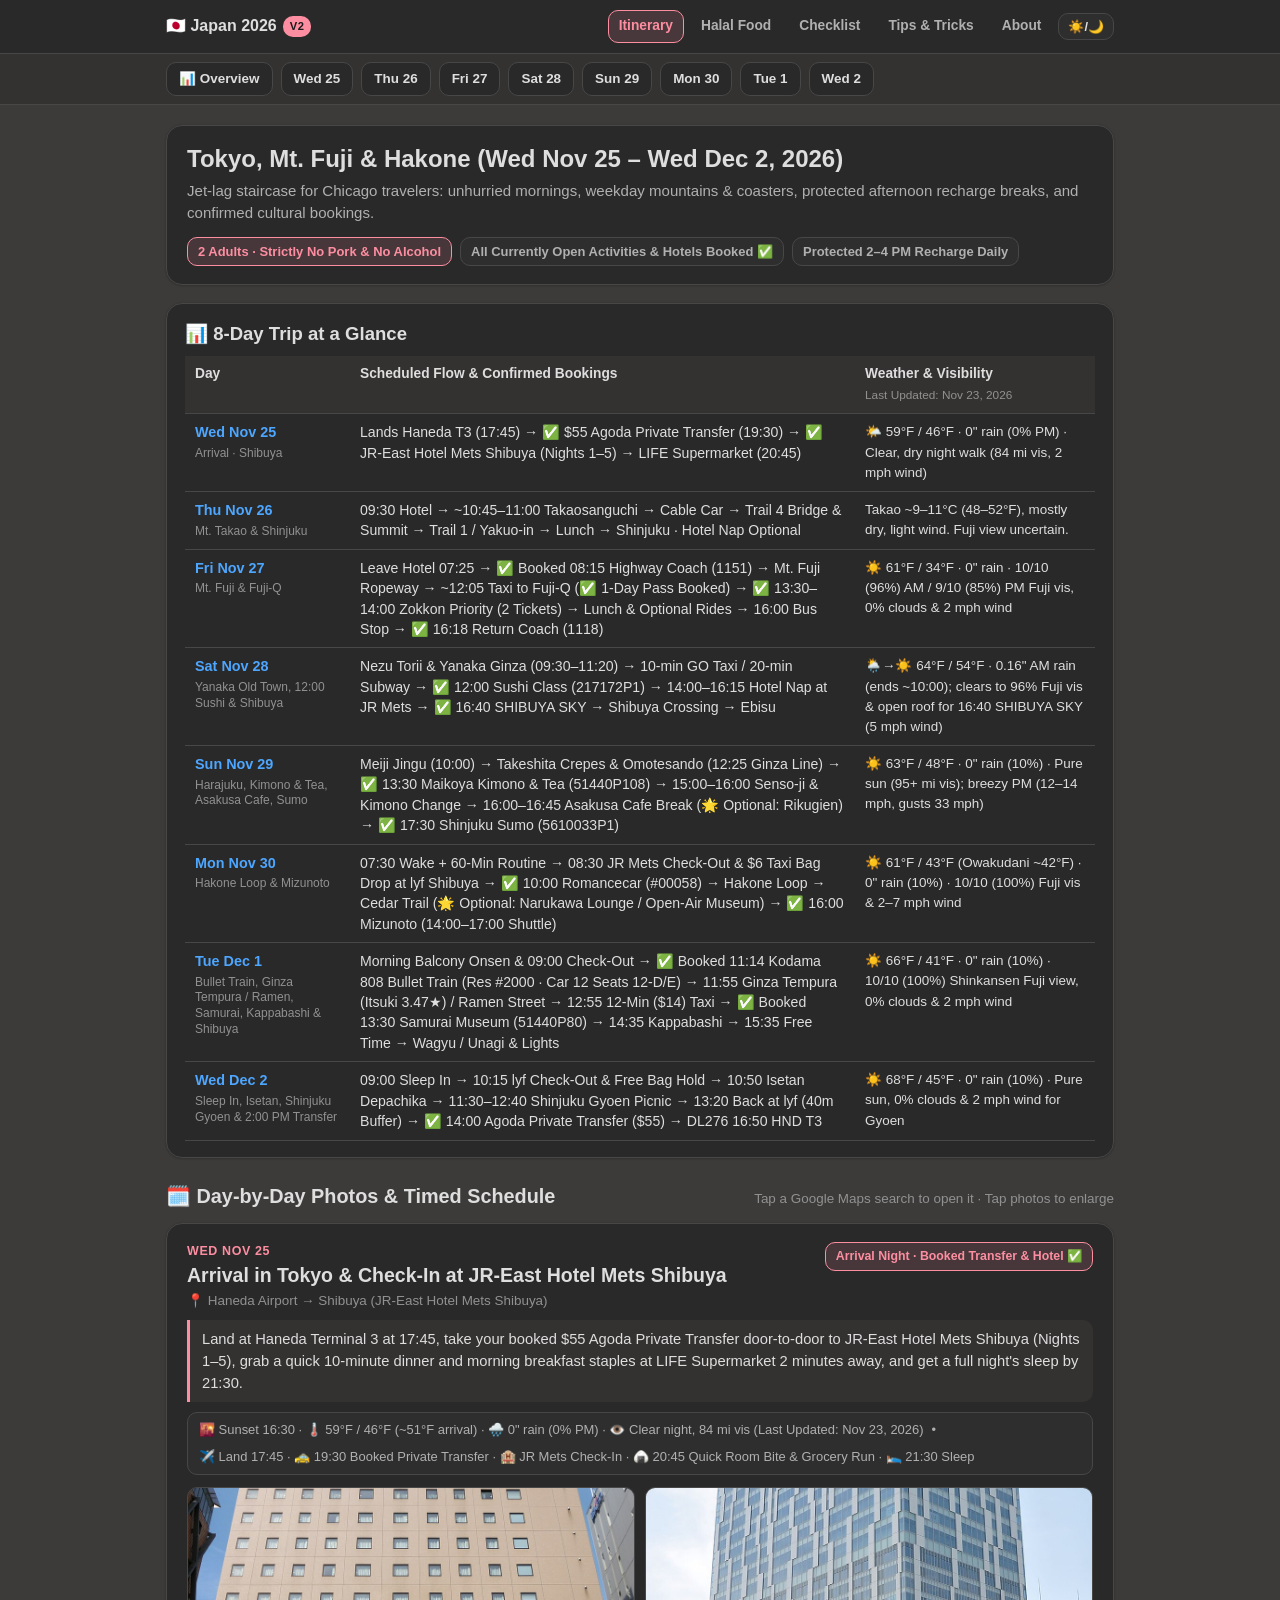
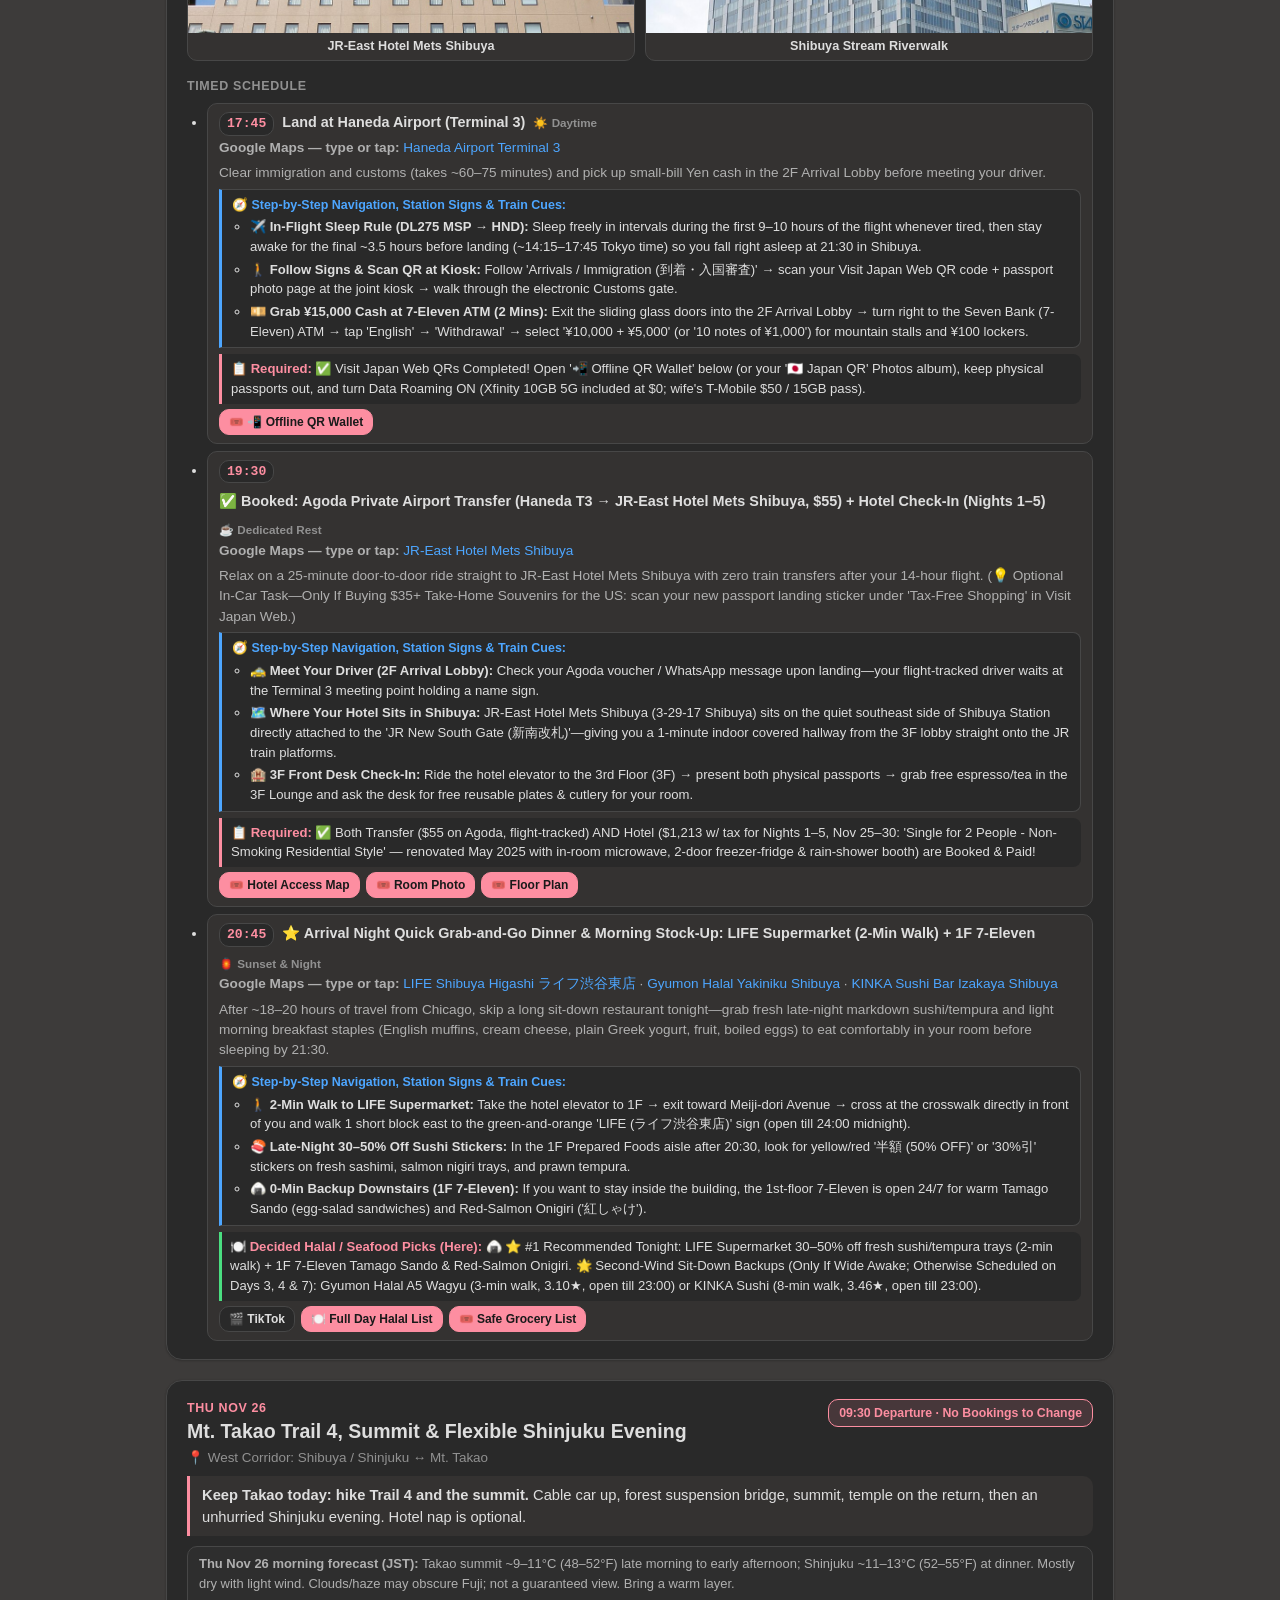
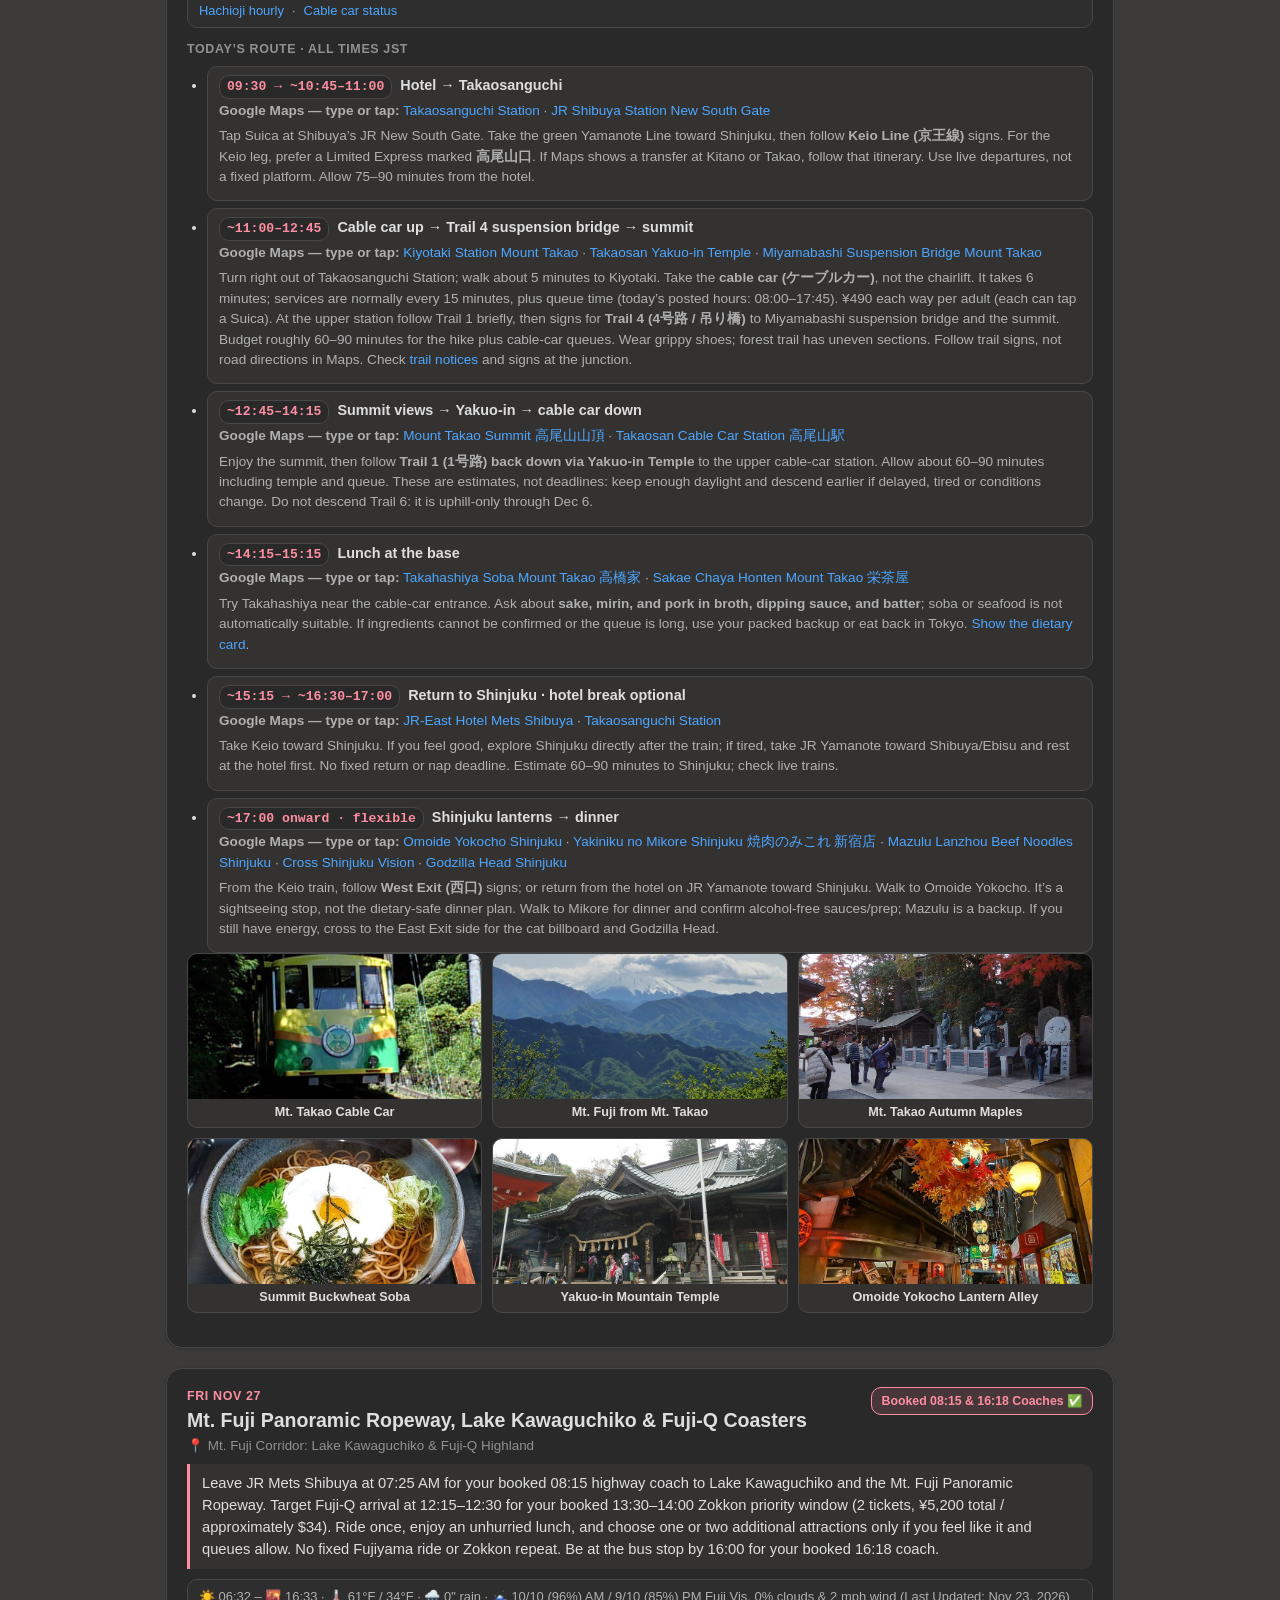
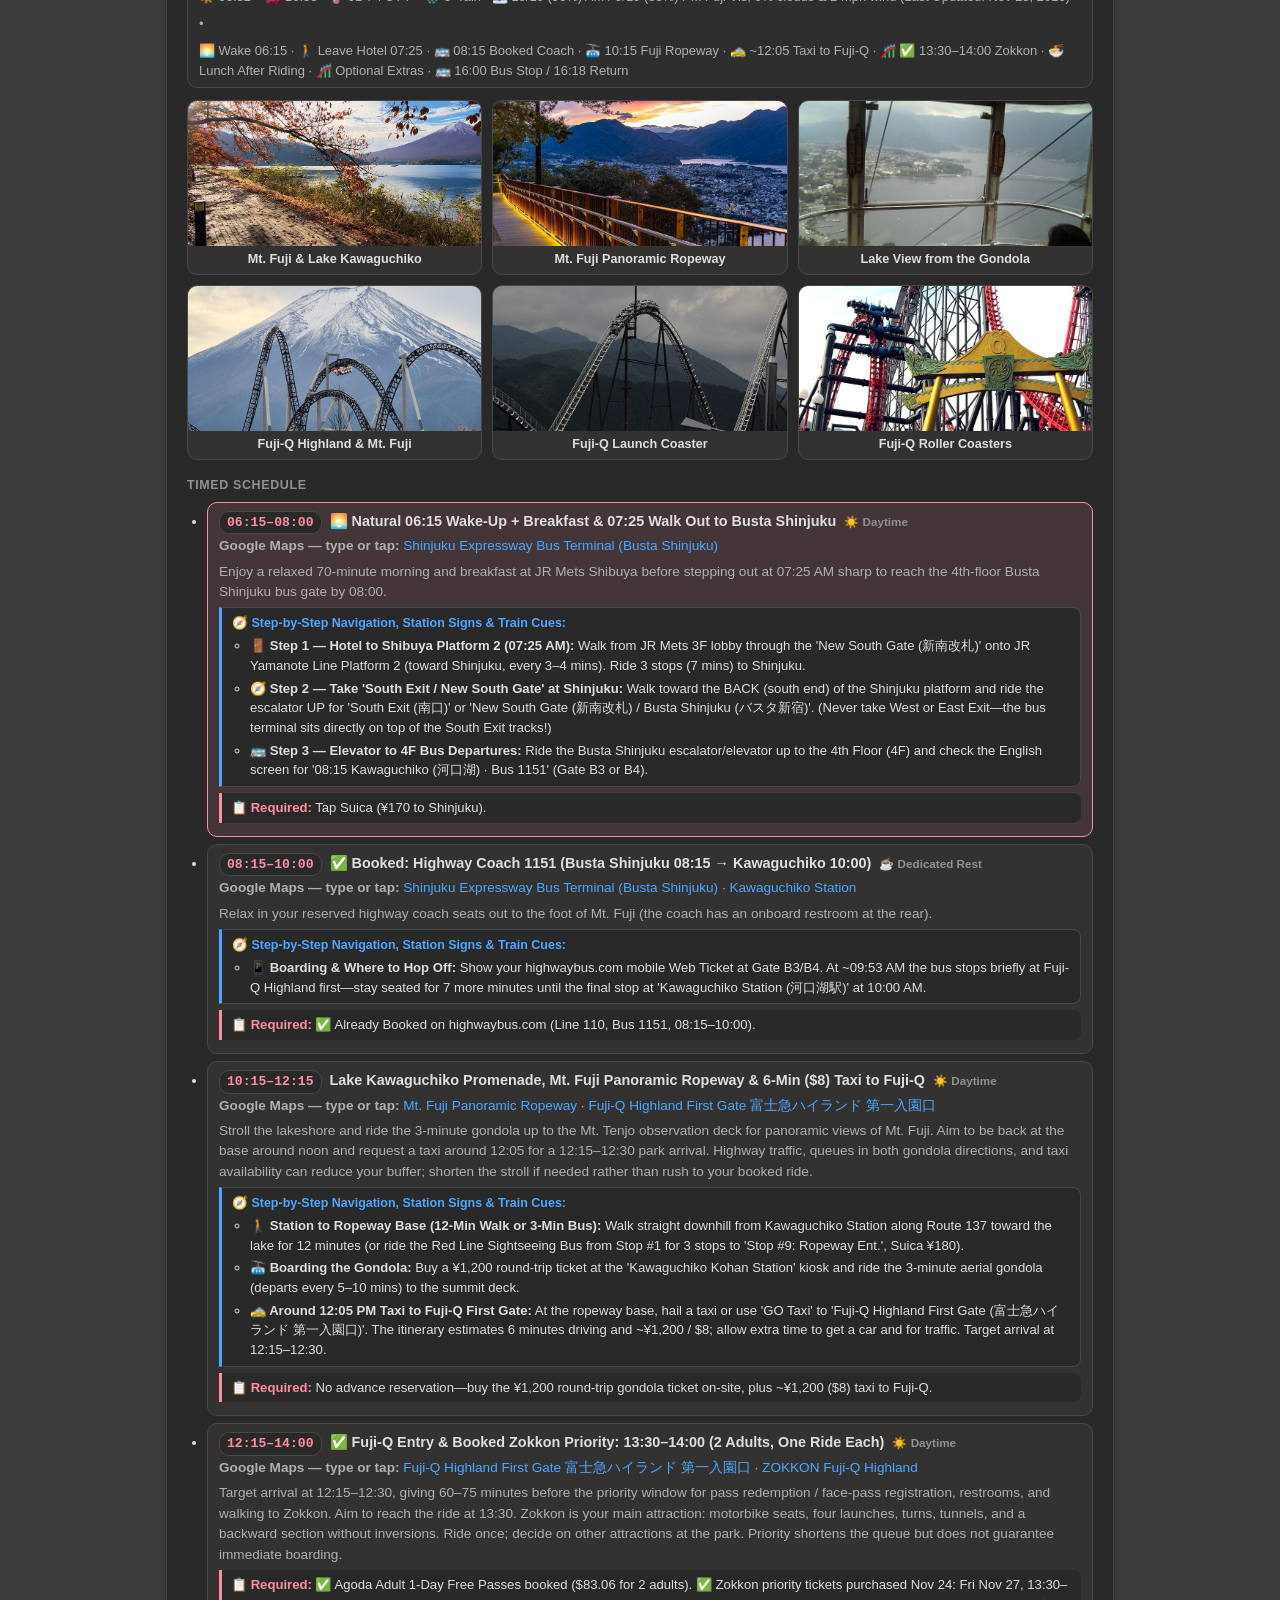
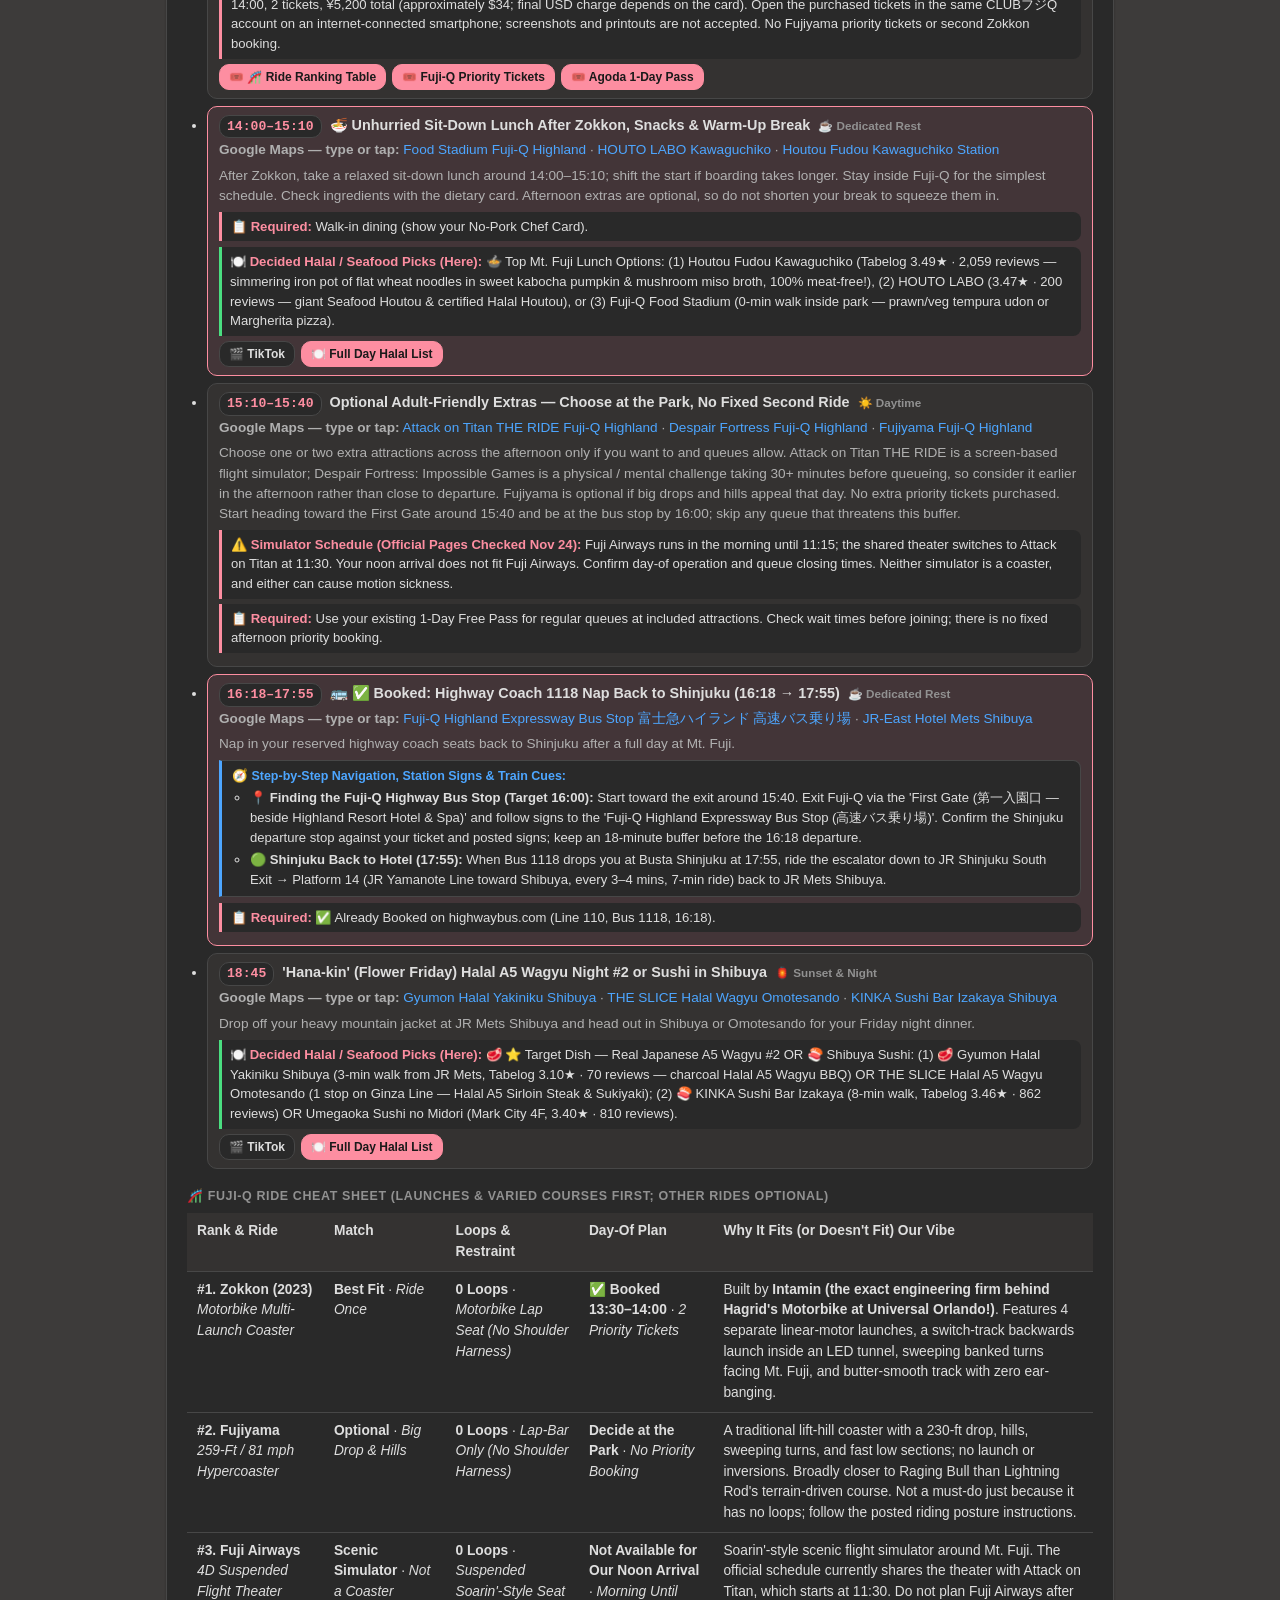
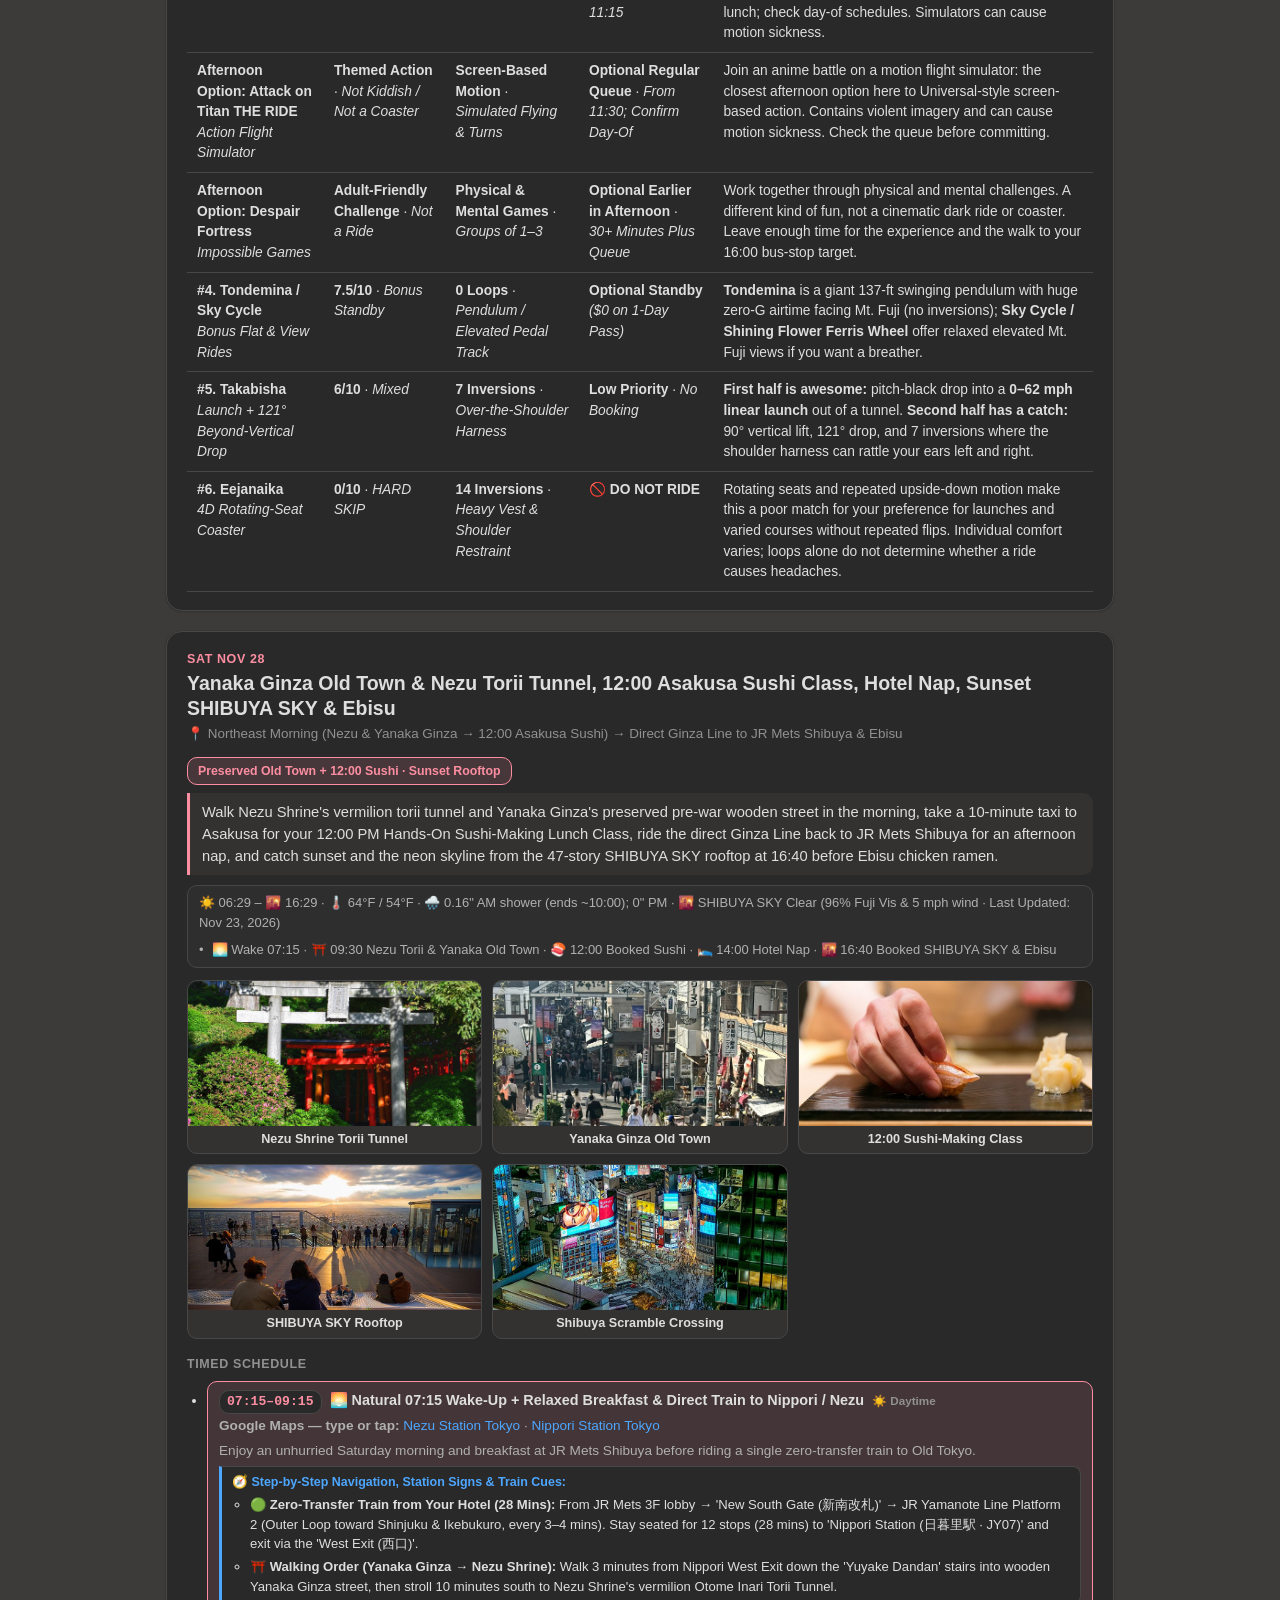
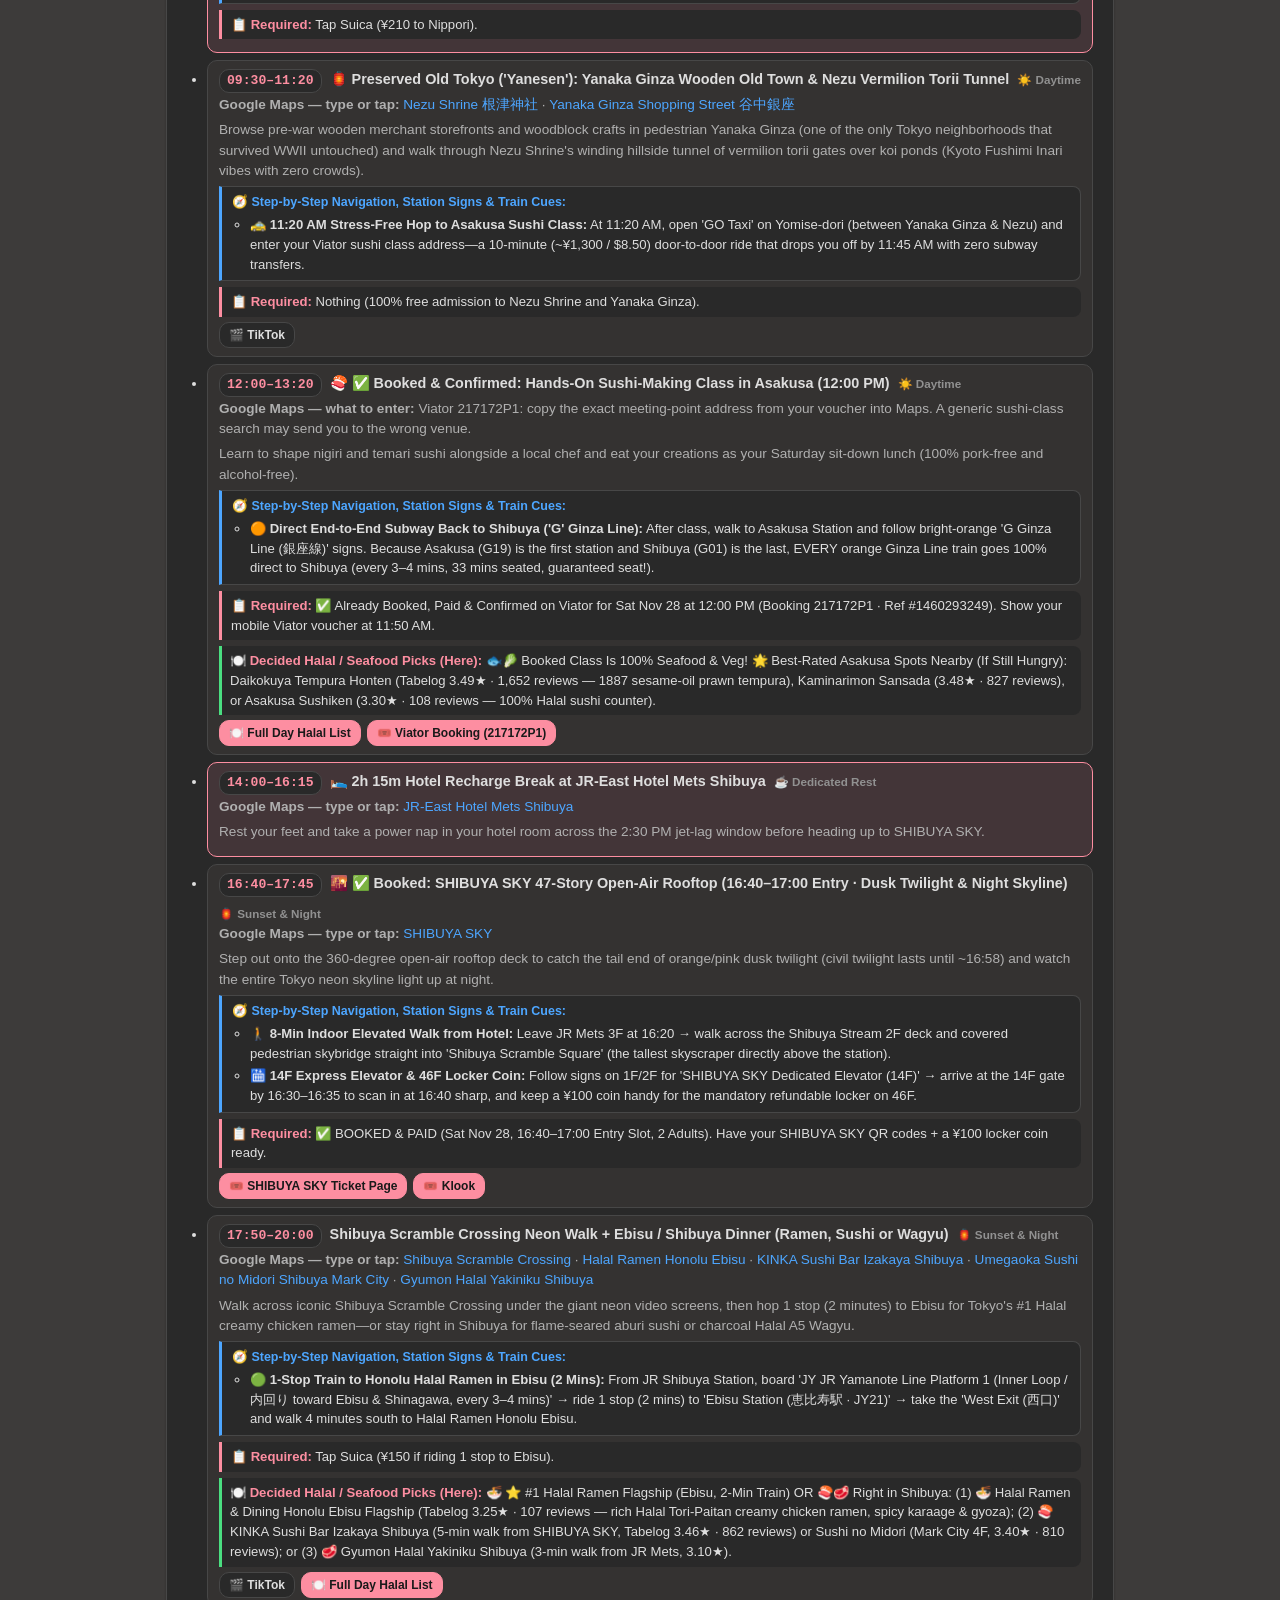
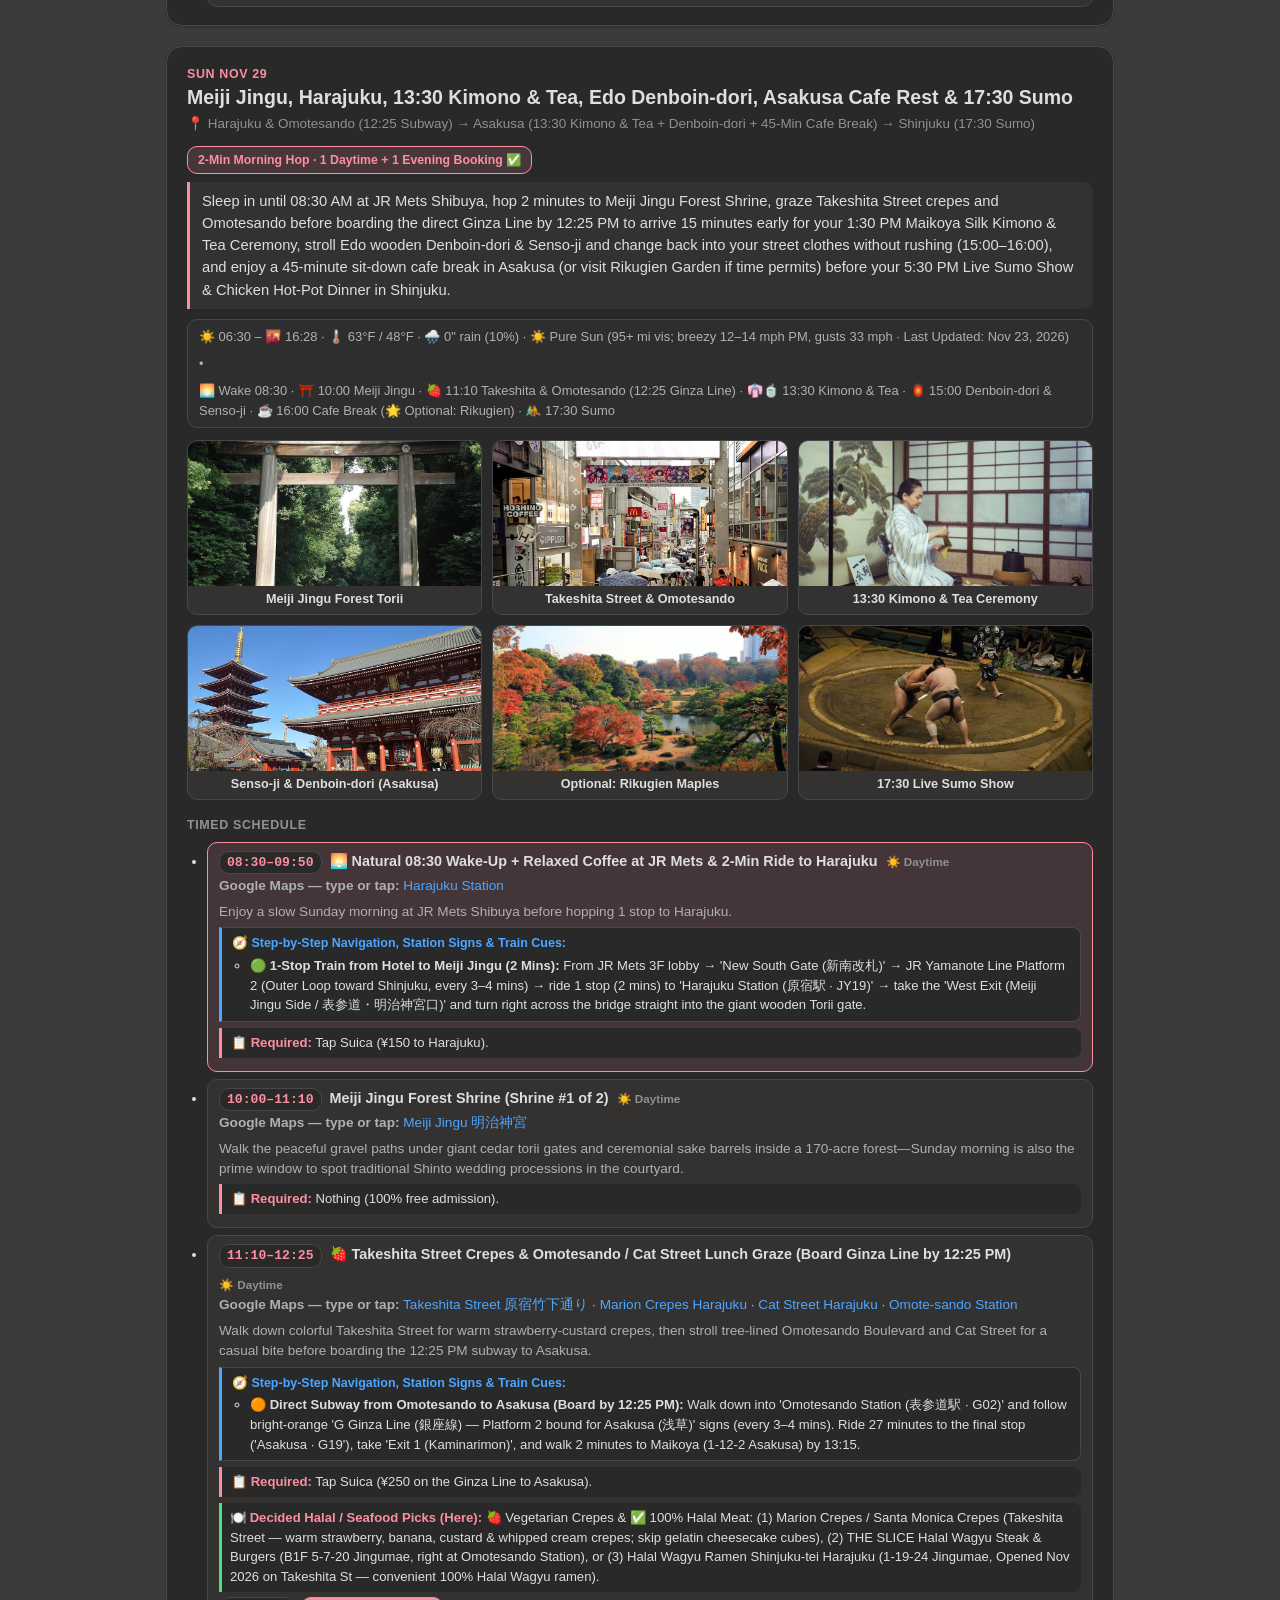
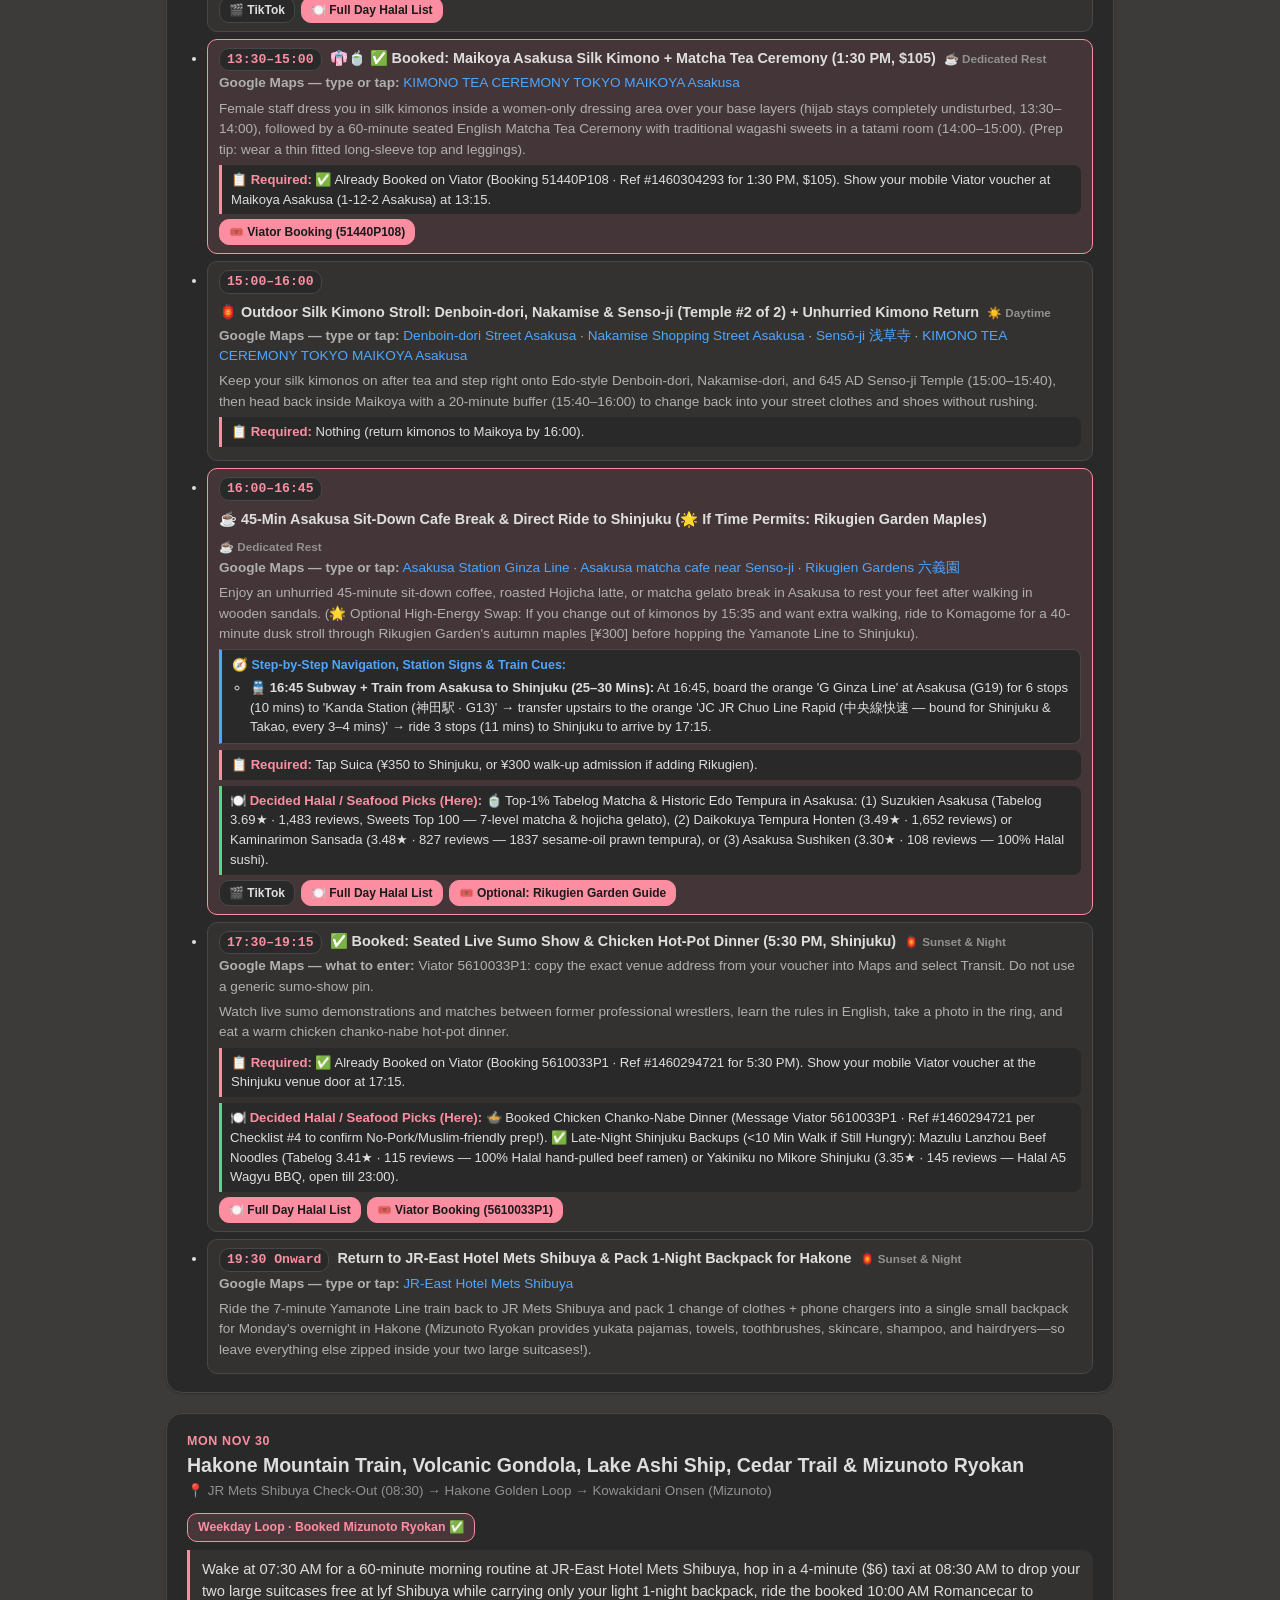
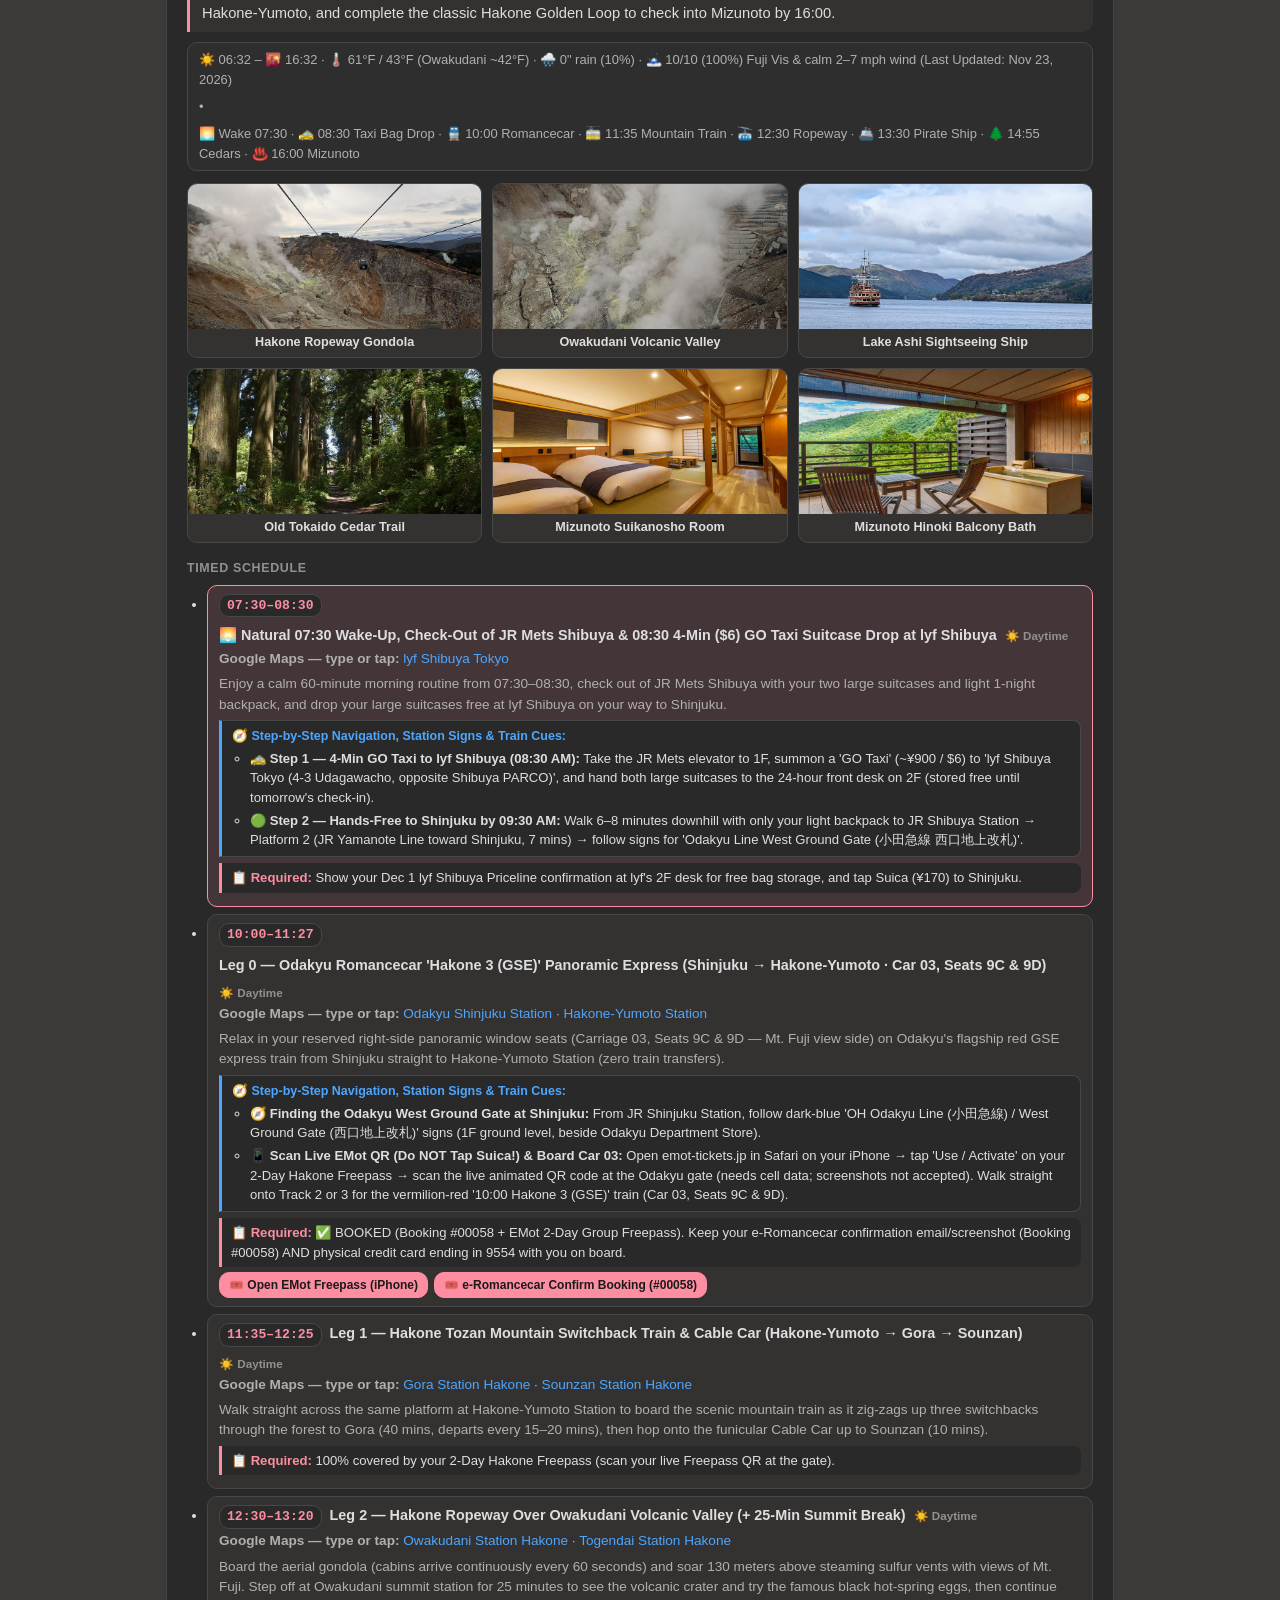
==== commit b7aabebb: "Prioritize Takao hike and restore map links Co-authored-by: Copilot <223556219+Copilot@users.noreply" ====
--- a/index.html
+++ b/index.html
@@ -79,7 +79,7 @@
             <a href="#day-thu-26">Thu Nov 26</a>
             <div class="glance-sub">Mt. Takao &amp; Shinjuku</div>
           </td>
-          <td class="glance-items">09:30 Hotel → ~10:45–11:00 Takaosanguchi → Cable Car &amp; Yakuo-in → Summit if on time → Lunch → ~15:45–16:00 Hotel → ~17:30 Shinjuku</td>
+          <td class="glance-items">09:30 Hotel → ~10:45–11:00 Takaosanguchi → Cable Car → Trail 4 Bridge &amp; Summit → Trail 1 / Yakuo-in → Lunch → Shinjuku · Hotel Nap Optional</td>
           <td data-label="Weather (Nov 26 morning)" style="font-size:0.84rem;">Takao ~9–11°C (48–52°F), mostly dry, light wind. Fuji view uncertain.</td>
         </tr><tr>
           <td class="glance-day">
@@ -163,7 +163,7 @@
                 <span class="stop-name">Land at Haneda Airport (Terminal 3)</span>
                 <span class="stop-phase">☀️ Daytime</span>
               </div>
-              <div class="stop-note map-pins"><strong>Google Maps — type or tap:</strong> </div>
+              <div class="stop-note map-pins"><strong>Google Maps — type or tap:</strong> <a href="https://www.google.com/maps/search/?api=1&amp;query=Haneda+Airport+Terminal+3" target="_blank" rel="noopener">Haneda Airport Terminal 3</a></div>
               <div class="stop-note">Clear immigration and customs (takes ~60–75 minutes) and pick up small-bill Yen cash in the 2F Arrival Lobby before meeting your driver.</div>
               <div class="nav-steps-box">
                   <div class="nav-steps-title">🧭 Step-by-Step Navigation, Station Signs &amp; Train Cues:</div>
@@ -178,7 +178,7 @@
                 <span class="stop-name">✅ Booked: Agoda Private Airport Transfer (Haneda T3 → JR-East Hotel Mets Shibuya, $55) + Hotel Check-In (Nights 1–5)</span>
                 <span class="stop-phase">☕ Dedicated Rest</span>
               </div>
-              <div class="stop-note map-pins"><strong>Google Maps — type or tap:</strong> </div>
+              <div class="stop-note map-pins"><strong>Google Maps — type or tap:</strong> <a href="https://www.google.com/maps/search/?api=1&amp;query=JR-East+Hotel+Mets+Shibuya" target="_blank" rel="noopener">JR-East Hotel Mets Shibuya</a></div>
               <div class="stop-note">Relax on a 25-minute door-to-door ride straight to JR-East Hotel Mets Shibuya with zero train transfers after your 14-hour flight. (💡 Optional In-Car Task—Only If Buying $35+ Take-Home Souvenirs for the US: scan your new passport landing sticker under &#x27;Tax-Free Shopping&#x27; in Visit Japan Web.)</div>
               <div class="nav-steps-box">
                   <div class="nav-steps-title">🧭 Step-by-Step Navigation, Station Signs &amp; Train Cues:</div>
@@ -193,7 +193,7 @@
                 <span class="stop-name">⭐ Arrival Night Quick Grab-and-Go Dinner &amp; Morning Stock-Up: LIFE Supermarket (2-Min Walk) + 1F 7-Eleven</span>
                 <span class="stop-phase">🏮 Sunset &amp; Night</span>
               </div>
-              <div class="stop-note map-pins"><strong>Google Maps — type or tap:</strong>  ·  · </div>
+              <div class="stop-note map-pins"><strong>Google Maps — type or tap:</strong> <a href="https://www.google.com/maps/search/?api=1&amp;query=LIFE+Shibuya+Higashi+%E3%83%A9%E3%82%A4%E3%83%95%E6%B8%8B%E8%B0%B7%E6%9D%B1%E5%BA%97" target="_blank" rel="noopener">LIFE Shibuya Higashi ライフ渋谷東店</a> · <a href="https://www.google.com/maps/search/?api=1&amp;query=Gyumon+Halal+Yakiniku+Shibuya" target="_blank" rel="noopener">Gyumon Halal Yakiniku Shibuya</a> · <a href="https://www.google.com/maps/search/?api=1&amp;query=KINKA+Sushi+Bar+Izakaya+Shibuya" target="_blank" rel="noopener">KINKA Sushi Bar Izakaya Shibuya</a></div>
               <div class="stop-note">After ~18–20 hours of travel from Chicago, skip a long sit-down restaurant tonight—grab fresh late-night markdown sushi/tempura and light morning breakfast staples (English muffins, cream cheese, plain Greek yogurt, fruit, boiled eggs) to eat comfortably in your room before sleeping by 21:30.</div>
               <div class="nav-steps-box">
                   <div class="nav-steps-title">🧭 Step-by-Step Navigation, Station Signs &amp; Train Cues:</div>
@@ -208,12 +208,12 @@
           <div class="day-top">
             <div>
               <div class="day-date">Thu Nov 26</div>
-              <h2 class="day-title">Mt. Takao Autumn Hike, Afternoon Nap &amp; Omoide Yokocho Lanterns</h2>
+              <h2 class="day-title">Mt. Takao Trail 4, Summit &amp; Flexible Shinjuku Evening</h2>
               <div class="day-corridor">📍 West Corridor: Shibuya / Shinjuku ↔ Mt. Takao</div>
             </div>
             <span class="crowd-pill">09:30 Departure · No Bookings to Change</span>
           </div>
-          <div class="day-overview"><strong>Keep Takao; drop Trail 4.</strong> Cable car and Yakuo-in first, summit only if on time. Lunch before the train back, a shorter hotel reset, then Shinjuku.</div>
+          <div class="day-overview"><strong>Keep Takao today: hike Trail 4 and the summit.</strong> Cable car up, forest suspension bridge, summit, temple on the return, then an unhurried Shinjuku evening. Hotel nap is optional.</div>
           <div class="day-meta-bar"><span><strong>Thu Nov 26 morning forecast (JST):</strong> Takao summit ~9–11°C (48–52°F) late morning to early afternoon; Shinjuku ~11–13°C (52–55°F) at dinner. Mostly dry with light wind. Clouds/haze may obscure Fuji; not a guaranteed view. Bring a warm layer.</span> <a href="https://tenki.jp/forecast/3/16/4410/13201/1hour.html">Hachioji hourly</a> · <a href="https://www.takaotozan.co.jp/">Cable car status</a></div>
           <div class="schedule-heading">Today’s route · all times JST</div>
           <ul class="schedule-list">
@@ -223,29 +223,29 @@
               <div class="stop-note">Tap Suica at Shibuya’s JR New South Gate. Take the green Yamanote Line toward Shinjuku, then follow <strong>Keio Line (京王線)</strong> signs. For the Keio leg, prefer a Limited Express marked <strong>高尾山口</strong>. If Maps shows a transfer at Kitano or Takao, follow that itinerary. Use live departures, not a fixed platform. Allow 75–90 minutes from the hotel.</div>
             </li>
             <li class="schedule-bullet">
-              <div class="bullet-top"><span class="stop-time">~11:00–12:15</span><span class="stop-name">Cable car up → Yakuo-in</span></div>
-              <div class="stop-note map-pins"><strong>Google Maps — type or tap:</strong> <a href="https://www.google.com/maps/search/?api=1&amp;query=Kiyotaki+Station+Mount+Takao" target="_blank" rel="noopener">Kiyotaki Station Mount Takao</a> · <a href="https://www.google.com/maps/search/?api=1&amp;query=Takaosan+Yakuo-in+Temple" target="_blank" rel="noopener">Takaosan Yakuo-in Temple</a></div>
-              <div class="stop-note">Turn right out of Takaosanguchi Station; walk about 5 minutes to Kiyotaki. Take the <strong>cable car (ケーブルカー)</strong>, not the chairlift. It takes 6 minutes; services are normally every 15 minutes, plus queue time (today’s posted hours: 08:00–17:45). ¥490 each way per adult (each can tap a Suica). At the upper station, follow signed <strong>Trail 1 (1号路)</strong> toward Yakuo-in. Keep to the signed trail even if Maps suggests a shortcut.</div>
+              <div class="bullet-top"><span class="stop-time">~11:00–12:45</span><span class="stop-name">Cable car up → Trail 4 suspension bridge → summit</span></div>
+              <div class="stop-note map-pins"><strong>Google Maps — type or tap:</strong> <a href="https://www.google.com/maps/search/?api=1&amp;query=Kiyotaki+Station+Mount+Takao" target="_blank" rel="noopener">Kiyotaki Station Mount Takao</a> · <a href="https://www.google.com/maps/search/?api=1&amp;query=Takaosan+Yakuo-in+Temple" target="_blank" rel="noopener">Takaosan Yakuo-in Temple</a> · <a href="https://www.google.com/maps/search/?api=1&amp;query=Miyamabashi+Suspension+Bridge+Mount+Takao" target="_blank" rel="noopener">Miyamabashi Suspension Bridge Mount Takao</a></div>
+              <div class="stop-note">Turn right out of Takaosanguchi Station; walk about 5 minutes to Kiyotaki. Take the <strong>cable car (ケーブルカー)</strong>, not the chairlift. It takes 6 minutes; services are normally every 15 minutes, plus queue time (today’s posted hours: 08:00–17:45). ¥490 each way per adult (each can tap a Suica). At the upper station follow Trail 1 briefly, then signs for <strong>Trail 4 (4号路 / 吊り橋)</strong> to Miyamabashi suspension bridge and the summit. Budget roughly 60–90 minutes for the hike plus cable-car queues. Wear grippy shoes; forest trail has uneven sections. Follow trail signs, not road directions in Maps. Check <a href="https://takaovc.ces-net.jp/?p=7762">trail notices</a> and signs at the junction.</div>
             </li>
             <li class="schedule-bullet">
-              <div class="bullet-top"><span class="stop-time">~12:15–13:15</span><span class="stop-name">Summit only if on time</span></div>
+              <div class="bullet-top"><span class="stop-time">~12:45–14:15</span><span class="stop-name">Summit views → Yakuo-in → cable car down</span></div>
               <div class="stop-note map-pins"><strong>Google Maps — type or tap:</strong> <a href="https://www.google.com/maps/search/?api=1&amp;query=Mount+Takao+Summit+%E9%AB%98%E5%B0%BE%E5%B1%B1%E5%B1%B1%E9%A0%82" target="_blank" rel="noopener">Mount Takao Summit 高尾山山頂</a> · <a href="https://www.google.com/maps/search/?api=1&amp;query=Takaosan+Cable+Car+Station+%E9%AB%98%E5%B0%BE%E5%B1%B1%E9%A7%85" target="_blank" rel="noopener">Takaosan Cable Car Station 高尾山駅</a></div>
-              <div class="stop-note">If you can leave Yakuo-in toward the summit by <strong>12:15</strong> and the trail is comfortable, continue on Trail 1 (roughly 20 minutes uphill from the temple). Turn back by <strong>12:45</strong>. Otherwise enjoy the temple and head down. Skip Trail 4 today. Return by Trail 1 to the upper cable-car station; ride down.</div>
+              <div class="stop-note">Enjoy the summit, then follow <strong>Trail 1 (1号路) back down via Yakuo-in Temple</strong> to the upper cable-car station. Allow about 60–90 minutes including temple and queue. These are estimates, not deadlines: keep enough daylight and descend earlier if delayed, tired or conditions change. Do not descend Trail 6: it is uphill-only through Dec 6.</div>
             </li>
             <li class="schedule-bullet">
-              <div class="bullet-top"><span class="stop-time">~13:15–14:30</span><span class="stop-name">Lunch at the base</span></div>
+              <div class="bullet-top"><span class="stop-time">~14:15–15:15</span><span class="stop-name">Lunch at the base</span></div>
               <div class="stop-note map-pins"><strong>Google Maps — type or tap:</strong> <a href="https://www.google.com/maps/search/?api=1&amp;query=Takahashiya+Soba+Mount+Takao+%E9%AB%98%E6%A9%8B%E5%AE%B6" target="_blank" rel="noopener">Takahashiya Soba Mount Takao 高橋家</a> · <a href="https://www.google.com/maps/search/?api=1&amp;query=Sakae+Chaya+Honten+Mount+Takao+%E6%A0%84%E8%8C%B6%E5%B1%8B" target="_blank" rel="noopener">Sakae Chaya Honten Mount Takao 栄茶屋</a></div>
               <div class="stop-note">Try Takahashiya near the cable-car entrance. Ask about <strong>sake, mirin, and pork in broth, dipping sauce, and batter</strong>; soba or seafood is not automatically suitable. If ingredients cannot be confirmed or the queue is long, use your packed backup or eat back in Tokyo. <a href='checklist.html#dietary-card'>Show the dietary card</a>.</div>
             </li>
             <li class="schedule-bullet">
-              <div class="bullet-top"><span class="stop-time">By 14:30 → ~15:45–16:00</span><span class="stop-name">Train back → hotel break</span></div>
+              <div class="bullet-top"><span class="stop-time">~15:15 → ~16:30–17:00</span><span class="stop-name">Return to Shinjuku · hotel break optional</span></div>
               <div class="stop-note map-pins"><strong>Google Maps — type or tap:</strong> <a href="https://www.google.com/maps/dir/?api=1&amp;destination=JR-East+Hotel+Mets+Shibuya&amp;travelmode=transit" target="_blank" rel="noopener">JR-East Hotel Mets Shibuya</a> · <a href="https://www.google.com/maps/search/?api=1&amp;query=Takaosanguchi+Station" target="_blank" rel="noopener">Takaosanguchi Station</a></div>
-              <div class="stop-note">Aim to leave Takaosanguchi by 14:30. Take Keio toward Shinjuku, then JR Yamanote toward Shibuya/Ebisu; exit at New South Gate. Take 45–60 minutes at the hotel. If you run late, move dinner rather than cutting the break.</div>
+              <div class="stop-note">Take Keio toward Shinjuku. If you feel good, explore Shinjuku directly after the train; if tired, take JR Yamanote toward Shibuya/Ebisu and rest at the hotel first. No fixed return or nap deadline. Estimate 60–90 minutes to Shinjuku; check live trains.</div>
             </li>
             <li class="schedule-bullet">
-              <div class="bullet-top"><span class="stop-time">~17:15–17:30 onward</span><span class="stop-name">Shinjuku lanterns → dinner</span></div>
+              <div class="bullet-top"><span class="stop-time">~17:00 onward · flexible</span><span class="stop-name">Shinjuku lanterns → dinner</span></div>
               <div class="stop-note map-pins"><strong>Google Maps — type or tap:</strong> <a href="https://www.google.com/maps/dir/?api=1&amp;destination=Omoide+Yokocho+Shinjuku&amp;travelmode=transit" target="_blank" rel="noopener">Omoide Yokocho Shinjuku</a> · <a href="https://www.google.com/maps/search/?api=1&amp;query=Yakiniku+no+Mikore+Shinjuku+%E7%84%BC%E8%82%89%E3%81%AE%E3%81%BF%E3%81%93%E3%82%8C+%E6%96%B0%E5%AE%BF%E5%BA%97" target="_blank" rel="noopener">Yakiniku no Mikore Shinjuku 焼肉のみこれ 新宿店</a> · <a href="https://www.google.com/maps/search/?api=1&amp;query=Mazulu+Lanzhou+Beef+Noodles+Shinjuku" target="_blank" rel="noopener">Mazulu Lanzhou Beef Noodles Shinjuku</a> · <a href="https://www.google.com/maps/search/?api=1&amp;query=Cross+Shinjuku+Vision" target="_blank" rel="noopener">Cross Shinjuku Vision</a> · <a href="https://www.google.com/maps/search/?api=1&amp;query=Godzilla+Head+Shinjuku" target="_blank" rel="noopener">Godzilla Head Shinjuku</a></div>
-              <div class="stop-note">Take JR Yamanote to Shinjuku and follow <strong>West Exit (西口)</strong> signs; walk to Omoide Yokocho. It’s a sightseeing stop, not the dietary-safe dinner plan. Walk to Mikore for dinner and confirm alcohol-free sauces/prep; Mazulu is a backup. If you still have energy, cross to the East Exit side for the cat billboard and Godzilla Head.</div>
+              <div class="stop-note">From the Keio train, follow <strong>West Exit (西口)</strong> signs; or return from the hotel on JR Yamanote toward Shinjuku. Walk to Omoide Yokocho. It’s a sightseeing stop, not the dietary-safe dinner plan. Walk to Mikore for dinner and confirm alcohol-free sauces/prep; Mazulu is a backup. If you still have energy, cross to the East Exit side for the cat billboard and Godzilla Head.</div>
             </li>
           </ul>
           <div class="day-gallery"><div class="photo-item" data-full="images/thu-takao-cablecar.jpg" data-cap="Mt. Takao Cable Car" data-credit="Hanasakijijii (CC BY-SA 3.0)" data-url="https://commons.wikimedia.org/wiki/File:%E3%81%82%E3%81%8A%E3%81%B0%E5%8F%B7.jpg">
@@ -324,7 +324,7 @@
                 <span class="stop-name">✅ Booked: Highway Coach 1151 (Busta Shinjuku 08:15 → Kawaguchiko 10:00)</span>
                 <span class="stop-phase">☕ Dedicated Rest</span>
               </div>
-              <div class="stop-note map-pins"><strong>Google Maps — type or tap:</strong>  · </div>
+              <div class="stop-note map-pins"><strong>Google Maps — type or tap:</strong> <a href="https://www.google.com/maps/search/?api=1&amp;query=Shinjuku+Expressway+Bus+Terminal+%28Busta+Shinjuku%29" target="_blank" rel="noopener">Shinjuku Expressway Bus Terminal (Busta Shinjuku)</a> · <a href="https://www.google.com/maps/search/?api=1&amp;query=Kawaguchiko+Station" target="_blank" rel="noopener">Kawaguchiko Station</a></div>
               <div class="stop-note">Relax in your reserved highway coach seats out to the foot of Mt. Fuji (the coach has an onboard restroom at the rear).</div>
               <div class="nav-steps-box">
                   <div class="nav-steps-title">🧭 Step-by-Step Navigation, Station Signs &amp; Train Cues:</div>
@@ -337,7 +337,7 @@
                 <span class="stop-name">Lake Kawaguchiko Promenade, Mt. Fuji Panoramic Ropeway &amp; 6-Min ($8) Taxi to Fuji-Q</span>
                 <span class="stop-phase">☀️ Daytime</span>
               </div>
-              <div class="stop-note map-pins"><strong>Google Maps — type or tap:</strong>  · </div>
+              <div class="stop-note map-pins"><strong>Google Maps — type or tap:</strong> <a href="https://www.google.com/maps/search/?api=1&amp;query=Mt.+Fuji+Panoramic+Ropeway" target="_blank" rel="noopener">Mt. Fuji Panoramic Ropeway</a> · <a href="https://www.google.com/maps/search/?api=1&amp;query=Fuji-Q+Highland+First+Gate+%E5%AF%8C%E5%A3%AB%E6%80%A5%E3%83%8F%E3%82%A4%E3%83%A9%E3%83%B3%E3%83%89+%E7%AC%AC%E4%B8%80%E5%85%A5%E5%9C%92%E5%8F%A3" target="_blank" rel="noopener">Fuji-Q Highland First Gate 富士急ハイランド 第一入園口</a></div>
               <div class="stop-note">Stroll the lakeshore and ride the 3-minute gondola up to the Mt. Tenjo observation deck for panoramic views of Mt. Fuji. Aim to be back at the base around noon and request a taxi around 12:05 for a 12:15–12:30 park arrival. Highway traffic, queues in both gondola directions, and taxi availability can reduce your buffer; shorten the stroll if needed rather than rush to your booked ride.</div>
               <div class="nav-steps-box">
                   <div class="nav-steps-title">🧭 Step-by-Step Navigation, Station Signs &amp; Train Cues:</div>
@@ -350,7 +350,7 @@
                 <span class="stop-name">✅ Fuji-Q Entry &amp; Booked Zokkon Priority: 13:30–14:00 (2 Adults, One Ride Each)</span>
                 <span class="stop-phase">☀️ Daytime</span>
               </div>
-              <div class="stop-note map-pins"><strong>Google Maps — type or tap:</strong>  · </div>
+              <div class="stop-note map-pins"><strong>Google Maps — type or tap:</strong> <a href="https://www.google.com/maps/search/?api=1&amp;query=Fuji-Q+Highland+First+Gate+%E5%AF%8C%E5%A3%AB%E6%80%A5%E3%83%8F%E3%82%A4%E3%83%A9%E3%83%B3%E3%83%89+%E7%AC%AC%E4%B8%80%E5%85%A5%E5%9C%92%E5%8F%A3" target="_blank" rel="noopener">Fuji-Q Highland First Gate 富士急ハイランド 第一入園口</a> · <a href="https://www.google.com/maps/search/?api=1&amp;query=ZOKKON+Fuji-Q+Highland" target="_blank" rel="noopener">ZOKKON Fuji-Q Highland</a></div>
               <div class="stop-note">Target arrival at 12:15–12:30, giving 60–75 minutes before the priority window for pass redemption / face-pass registration, restrooms, and walking to Zokkon. Aim to reach the ride at 13:30. Zokkon is your main attraction: motorbike seats, four launches, turns, tunnels, and a backward section without inversions. Ride once; decide on other attractions at the park. Priority shortens the queue but does not guarantee immediate boarding.</div>
               
               <div class="stop-req"><strong>📋 Required:</strong> ✅ Agoda Adult 1-Day Free Passes booked ($83.06 for 2 adults). ✅ Zokkon priority tickets purchased Nov 24: Fri Nov 27, 13:30–14:00, 2 tickets, ¥5,200 total (approximately $34; final USD charge depends on the card). Open the purchased tickets in the same CLUBフジQ account on an internet-connected smartphone; screenshots and printouts are not accepted. No Fujiyama priority tickets or second Zokkon booking.</div>
@@ -362,7 +362,7 @@
                 <span class="stop-name">🍜 Unhurried Sit-Down Lunch After Zokkon, Snacks &amp; Warm-Up Break</span>
                 <span class="stop-phase">☕ Dedicated Rest</span>
               </div>
-              <div class="stop-note map-pins"><strong>Google Maps — type or tap:</strong>  ·  · </div>
+              <div class="stop-note map-pins"><strong>Google Maps — type or tap:</strong> <a href="https://www.google.com/maps/search/?api=1&amp;query=Food+Stadium+Fuji-Q+Highland" target="_blank" rel="noopener">Food Stadium Fuji-Q Highland</a> · <a href="https://www.google.com/maps/search/?api=1&amp;query=HOUTO+LABO+Kawaguchiko" target="_blank" rel="noopener">HOUTO LABO Kawaguchiko</a> · <a href="https://www.google.com/maps/search/?api=1&amp;query=Houtou+Fudou+Kawaguchiko+Station" target="_blank" rel="noopener">Houtou Fudou Kawaguchiko Station</a></div>
               <div class="stop-note">After Zokkon, take a relaxed sit-down lunch around 14:00–15:10; shift the start if boarding takes longer. Stay inside Fuji-Q for the simplest schedule. Check ingredients with the dietary card. Afternoon extras are optional, so do not shorten your break to squeeze them in.</div>
               
               <div class="stop-req"><strong>📋 Required:</strong> Walk-in dining (show your No-Pork Chef Card).</div>
@@ -374,7 +374,7 @@
                 <span class="stop-name">Optional Adult-Friendly Extras — Choose at the Park, No Fixed Second Ride</span>
                 <span class="stop-phase">☀️ Daytime</span>
               </div>
-              <div class="stop-note map-pins"><strong>Google Maps — type or tap:</strong>  ·  · </div>
+              <div class="stop-note map-pins"><strong>Google Maps — type or tap:</strong> <a href="https://www.google.com/maps/search/?api=1&amp;query=Attack+on+Titan+THE+RIDE+Fuji-Q+Highland" target="_blank" rel="noopener">Attack on Titan THE RIDE Fuji-Q Highland</a> · <a href="https://www.google.com/maps/search/?api=1&amp;query=Despair+Fortress+Fuji-Q+Highland" target="_blank" rel="noopener">Despair Fortress Fuji-Q Highland</a> · <a href="https://www.google.com/maps/search/?api=1&amp;query=Fujiyama+Fuji-Q+Highland" target="_blank" rel="noopener">Fujiyama Fuji-Q Highland</a></div>
               <div class="stop-note">Choose one or two extra attractions across the afternoon only if you want to and queues allow. Attack on Titan THE RIDE is a screen-based flight simulator; Despair Fortress: Impossible Games is a physical / mental challenge taking 30+ minutes before queueing, so consider it earlier in the afternoon rather than close to departure. Fujiyama is optional if big drops and hills appeal that day. No extra priority tickets purchased. Start heading toward the First Gate around 15:40 and be at the bus stop by 16:00; skip any queue that threatens this buffer.</div>
               <div class="stop-req"><strong>⚠️ Simulator Schedule (Official Pages Checked Nov 24):</strong> Fuji Airways runs in the morning until 11:15; the shared theater switches to Attack on Titan at 11:30. Your noon arrival does not fit Fuji Airways. Confirm day-of operation and queue closing times. Neither simulator is a coaster, and either can cause motion sickness.</div>
               
@@ -385,7 +385,7 @@
                 <span class="stop-name">🚌 ✅ Booked: Highway Coach 1118 Nap Back to Shinjuku (16:18 → 17:55)</span>
                 <span class="stop-phase">☕ Dedicated Rest</span>
               </div>
-              <div class="stop-note map-pins"><strong>Google Maps — type or tap:</strong>  · <a href="https://www.google.com/maps/dir/?api=1&amp;destination=JR-East+Hotel+Mets+Shibuya&amp;travelmode=transit" target="_blank" rel="noopener">JR-East Hotel Mets Shibuya</a></div>
+              <div class="stop-note map-pins"><strong>Google Maps — type or tap:</strong> <a href="https://www.google.com/maps/search/?api=1&amp;query=Fuji-Q+Highland+Expressway+Bus+Stop+%E5%AF%8C%E5%A3%AB%E6%80%A5%E3%83%8F%E3%82%A4%E3%83%A9%E3%83%B3%E3%83%89+%E9%AB%98%E9%80%9F%E3%83%90%E3%82%B9%E4%B9%97%E3%82%8A%E5%A0%B4" target="_blank" rel="noopener">Fuji-Q Highland Expressway Bus Stop 富士急ハイランド 高速バス乗り場</a> · <a href="https://www.google.com/maps/dir/?api=1&amp;destination=JR-East+Hotel+Mets+Shibuya&amp;travelmode=transit" target="_blank" rel="noopener">JR-East Hotel Mets Shibuya</a></div>
               <div class="stop-note">Nap in your reserved highway coach seats back to Shinjuku after a full day at Mt. Fuji.</div>
               <div class="nav-steps-box">
                   <div class="nav-steps-title">🧭 Step-by-Step Navigation, Station Signs &amp; Train Cues:</div>
@@ -400,7 +400,7 @@
                 <span class="stop-name">&#x27;Hana-kin&#x27; (Flower Friday) Halal A5 Wagyu Night #2 or Sushi in Shibuya</span>
                 <span class="stop-phase">🏮 Sunset &amp; Night</span>
               </div>
-              <div class="stop-note map-pins"><strong>Google Maps — type or tap:</strong>  ·  · </div>
+              <div class="stop-note map-pins"><strong>Google Maps — type or tap:</strong> <a href="https://www.google.com/maps/search/?api=1&amp;query=Gyumon+Halal+Yakiniku+Shibuya" target="_blank" rel="noopener">Gyumon Halal Yakiniku Shibuya</a> · <a href="https://www.google.com/maps/search/?api=1&amp;query=THE+SLICE+Halal+Wagyu+Omotesando" target="_blank" rel="noopener">THE SLICE Halal Wagyu Omotesando</a> · <a href="https://www.google.com/maps/search/?api=1&amp;query=KINKA+Sushi+Bar+Izakaya+Shibuya" target="_blank" rel="noopener">KINKA Sushi Bar Izakaya Shibuya</a></div>
               <div class="stop-note">Drop off your heavy mountain jacket at JR Mets Shibuya and head out in Shibuya or Omotesando for your Friday night dinner.</div>
               
               
@@ -534,7 +534,7 @@
                 <span class="stop-name">🏮 Preserved Old Tokyo (&#x27;Yanesen&#x27;): Yanaka Ginza Wooden Old Town &amp; Nezu Vermilion Torii Tunnel</span>
                 <span class="stop-phase">☀️ Daytime</span>
               </div>
-              <div class="stop-note map-pins"><strong>Google Maps — type or tap:</strong>  · </div>
+              <div class="stop-note map-pins"><strong>Google Maps — type or tap:</strong> <a href="https://www.google.com/maps/search/?api=1&amp;query=Nezu+Shrine+%E6%A0%B9%E6%B4%A5%E7%A5%9E%E7%A4%BE" target="_blank" rel="noopener">Nezu Shrine 根津神社</a> · <a href="https://www.google.com/maps/search/?api=1&amp;query=Yanaka+Ginza+Shopping+Street+%E8%B0%B7%E4%B8%AD%E9%8A%80%E5%BA%A7" target="_blank" rel="noopener">Yanaka Ginza Shopping Street 谷中銀座</a></div>
               <div class="stop-note">Browse pre-war wooden merchant storefronts and woodblock crafts in pedestrian Yanaka Ginza (one of the only Tokyo neighborhoods that survived WWII untouched) and walk through Nezu Shrine&#x27;s winding hillside tunnel of vermilion torii gates over koi ponds (Kyoto Fushimi Inari vibes with zero crowds).</div>
               <div class="nav-steps-box">
                   <div class="nav-steps-title">🧭 Step-by-Step Navigation, Station Signs &amp; Train Cues:</div>
@@ -576,7 +576,7 @@
                 <span class="stop-name">🌇 ✅ Booked: SHIBUYA SKY 47-Story Open-Air Rooftop (16:40–17:00 Entry · Dusk Twilight &amp; Night Skyline)</span>
                 <span class="stop-phase">🏮 Sunset &amp; Night</span>
               </div>
-              <div class="stop-note map-pins"><strong>Google Maps — type or tap:</strong> </div>
+              <div class="stop-note map-pins"><strong>Google Maps — type or tap:</strong> <a href="https://www.google.com/maps/search/?api=1&amp;query=SHIBUYA+SKY" target="_blank" rel="noopener">SHIBUYA SKY</a></div>
               <div class="stop-note">Step out onto the 360-degree open-air rooftop deck to catch the tail end of orange/pink dusk twilight (civil twilight lasts until ~16:58) and watch the entire Tokyo neon skyline light up at night.</div>
               <div class="nav-steps-box">
                   <div class="nav-steps-title">🧭 Step-by-Step Navigation, Station Signs &amp; Train Cues:</div>
@@ -591,7 +591,7 @@
                 <span class="stop-name">Shibuya Scramble Crossing Neon Walk + Ebisu / Shibuya Dinner (Ramen, Sushi or Wagyu)</span>
                 <span class="stop-phase">🏮 Sunset &amp; Night</span>
               </div>
-              <div class="stop-note map-pins"><strong>Google Maps — type or tap:</strong>  · <a href="https://www.google.com/maps/dir/?api=1&amp;destination=Halal+Ramen+Honolu+Ebisu&amp;travelmode=transit" target="_blank" rel="noopener">Halal Ramen Honolu Ebisu</a> ·  ·  · </div>
+              <div class="stop-note map-pins"><strong>Google Maps — type or tap:</strong> <a href="https://www.google.com/maps/search/?api=1&amp;query=Shibuya+Scramble+Crossing" target="_blank" rel="noopener">Shibuya Scramble Crossing</a> · <a href="https://www.google.com/maps/dir/?api=1&amp;destination=Halal+Ramen+Honolu+Ebisu&amp;travelmode=transit" target="_blank" rel="noopener">Halal Ramen Honolu Ebisu</a> · <a href="https://www.google.com/maps/search/?api=1&amp;query=KINKA+Sushi+Bar+Izakaya+Shibuya" target="_blank" rel="noopener">KINKA Sushi Bar Izakaya Shibuya</a> · <a href="https://www.google.com/maps/search/?api=1&amp;query=Umegaoka+Sushi+no+Midori+Shibuya+Mark+City" target="_blank" rel="noopener">Umegaoka Sushi no Midori Shibuya Mark City</a> · <a href="https://www.google.com/maps/search/?api=1&amp;query=Gyumon+Halal+Yakiniku+Shibuya" target="_blank" rel="noopener">Gyumon Halal Yakiniku Shibuya</a></div>
               <div class="stop-note">Walk across iconic Shibuya Scramble Crossing under the giant neon video screens, then hop 1 stop (2 minutes) to Ebisu for Tokyo&#x27;s #1 Halal creamy chicken ramen—or stay right in Shibuya for flame-seared aburi sushi or charcoal Halal A5 Wagyu.</div>
               <div class="nav-steps-box">
                   <div class="nav-steps-title">🧭 Step-by-Step Navigation, Station Signs &amp; Train Cues:</div>
@@ -659,7 +659,7 @@
                 <span class="stop-name">Meiji Jingu Forest Shrine (Shrine #1 of 2)</span>
                 <span class="stop-phase">☀️ Daytime</span>
               </div>
-              <div class="stop-note map-pins"><strong>Google Maps — type or tap:</strong> </div>
+              <div class="stop-note map-pins"><strong>Google Maps — type or tap:</strong> <a href="https://www.google.com/maps/search/?api=1&amp;query=Meiji+Jingu+%E6%98%8E%E6%B2%BB%E7%A5%9E%E5%AE%AE" target="_blank" rel="noopener">Meiji Jingu 明治神宮</a></div>
               <div class="stop-note">Walk the peaceful gravel paths under giant cedar torii gates and ceremonial sake barrels inside a 170-acre forest—Sunday morning is also the prime window to spot traditional Shinto wedding processions in the courtyard.</div>
               
               <div class="stop-req"><strong>📋 Required:</strong> Nothing (100% free admission).</div>
@@ -669,7 +669,7 @@
                 <span class="stop-name">🍓 Takeshita Street Crepes &amp; Omotesando / Cat Street Lunch Graze (Board Ginza Line by 12:25 PM)</span>
                 <span class="stop-phase">☀️ Daytime</span>
               </div>
-              <div class="stop-note map-pins"><strong>Google Maps — type or tap:</strong>  ·  ·  · </div>
+              <div class="stop-note map-pins"><strong>Google Maps — type or tap:</strong> <a href="https://www.google.com/maps/search/?api=1&amp;query=Takeshita+Street+%E5%8E%9F%E5%AE%BF%E7%AB%B9%E4%B8%8B%E9%80%9A%E3%82%8A" target="_blank" rel="noopener">Takeshita Street 原宿竹下通り</a> · <a href="https://www.google.com/maps/search/?api=1&amp;query=Marion+Crepes+Harajuku" target="_blank" rel="noopener">Marion Crepes Harajuku</a> · <a href="https://www.google.com/maps/search/?api=1&amp;query=Cat+Street+Harajuku" target="_blank" rel="noopener">Cat Street Harajuku</a> · <a href="https://www.google.com/maps/search/?api=1&amp;query=Omote-sando+Station" target="_blank" rel="noopener">Omote-sando Station</a></div>
               <div class="stop-note">Walk down colorful Takeshita Street for warm strawberry-custard crepes, then stroll tree-lined Omotesando Boulevard and Cat Street for a casual bite before boarding the 12:25 PM subway to Asakusa.</div>
               <div class="nav-steps-box">
                   <div class="nav-steps-title">🧭 Step-by-Step Navigation, Station Signs &amp; Train Cues:</div>
@@ -696,7 +696,7 @@
                 <span class="stop-name">🏮 Outdoor Silk Kimono Stroll: Denboin-dori, Nakamise &amp; Senso-ji (Temple #2 of 2) + Unhurried Kimono Return</span>
                 <span class="stop-phase">☀️ Daytime</span>
               </div>
-              <div class="stop-note map-pins"><strong>Google Maps — type or tap:</strong>  ·  ·  · </div>
+              <div class="stop-note map-pins"><strong>Google Maps — type or tap:</strong> <a href="https://www.google.com/maps/search/?api=1&amp;query=Denboin-dori+Street+Asakusa" target="_blank" rel="noopener">Denboin-dori Street Asakusa</a> · <a href="https://www.google.com/maps/search/?api=1&amp;query=Nakamise+Shopping+Street+Asakusa" target="_blank" rel="noopener">Nakamise Shopping Street Asakusa</a> · <a href="https://www.google.com/maps/search/?api=1&amp;query=Sens%C5%8D-ji+%E6%B5%85%E8%8D%89%E5%AF%BA" target="_blank" rel="noopener">Sensō-ji 浅草寺</a> · <a href="https://www.google.com/maps/search/?api=1&amp;query=KIMONO+TEA+CEREMONY+TOKYO+MAIKOYA+Asakusa" target="_blank" rel="noopener">KIMONO TEA CEREMONY TOKYO MAIKOYA Asakusa</a></div>
               <div class="stop-note">Keep your silk kimonos on after tea and step right onto Edo-style Denboin-dori, Nakamise-dori, and 645 AD Senso-ji Temple (15:00–15:40), then head back inside Maikoya with a 20-minute buffer (15:40–16:00) to change back into your street clothes and shoes without rushing.</div>
               
               <div class="stop-req"><strong>📋 Required:</strong> Nothing (return kimonos to Maikoya by 16:00).</div>
@@ -706,7 +706,7 @@
                 <span class="stop-name">☕ 45-Min Asakusa Sit-Down Cafe Break &amp; Direct Ride to Shinjuku (🌟 If Time Permits: Rikugien Garden Maples)</span>
                 <span class="stop-phase">☕ Dedicated Rest</span>
               </div>
-              <div class="stop-note map-pins"><strong>Google Maps — type or tap:</strong>  ·  · </div>
+              <div class="stop-note map-pins"><strong>Google Maps — type or tap:</strong> <a href="https://www.google.com/maps/search/?api=1&amp;query=Asakusa+Station+Ginza+Line" target="_blank" rel="noopener">Asakusa Station Ginza Line</a> · <a href="https://www.google.com/maps/search/?api=1&amp;query=Asakusa+matcha+cafe+near+Senso-ji" target="_blank" rel="noopener">Asakusa matcha cafe near Senso-ji</a> · <a href="https://www.google.com/maps/search/?api=1&amp;query=Rikugien+Gardens+%E5%85%AD%E7%BE%A9%E5%9C%92" target="_blank" rel="noopener">Rikugien Gardens 六義園</a></div>
               <div class="stop-note">Enjoy an unhurried 45-minute sit-down coffee, roasted Hojicha latte, or matcha gelato break in Asakusa to rest your feet after walking in wooden sandals. (🌟 Optional High-Energy Swap: If you change out of kimonos by 15:35 and want extra walking, ride to Komagome for a 40-minute dusk stroll through Rikugien Garden&#x27;s autumn maples [¥300] before hopping the Yamanote Line to Shinjuku).</div>
               <div class="nav-steps-box">
                   <div class="nav-steps-title">🧭 Step-by-Step Navigation, Station Signs &amp; Train Cues:</div>
@@ -779,7 +779,7 @@
                 <span class="stop-name">🌅 Natural 07:30 Wake-Up, Check-Out of JR Mets Shibuya &amp; 08:30 4-Min ($6) GO Taxi Suitcase Drop at lyf Shibuya</span>
                 <span class="stop-phase">☀️ Daytime</span>
               </div>
-              <div class="stop-note map-pins"><strong>Google Maps — type or tap:</strong> </div>
+              <div class="stop-note map-pins"><strong>Google Maps — type or tap:</strong> <a href="https://www.google.com/maps/search/?api=1&amp;query=lyf+Shibuya+Tokyo" target="_blank" rel="noopener">lyf Shibuya Tokyo</a></div>
               <div class="stop-note">Enjoy a calm 60-minute morning routine from 07:30–08:30, check out of JR Mets Shibuya with your two large suitcases and light 1-night backpack, and drop your large suitcases free at lyf Shibuya on your way to Shinjuku.</div>
               <div class="nav-steps-box">
                   <div class="nav-steps-title">🧭 Step-by-Step Navigation, Station Signs &amp; Train Cues:</div>
@@ -794,7 +794,7 @@
                 <span class="stop-name">Leg 0 — Odakyu Romancecar &#x27;Hakone 3 (GSE)&#x27; Panoramic Express (Shinjuku → Hakone-Yumoto · Car 03, Seats 9C &amp; 9D)</span>
                 <span class="stop-phase">☀️ Daytime</span>
               </div>
-              <div class="stop-note map-pins"><strong>Google Maps — type or tap:</strong>  · </div>
+              <div class="stop-note map-pins"><strong>Google Maps — type or tap:</strong> <a href="https://www.google.com/maps/search/?api=1&amp;query=Odakyu+Shinjuku+Station" target="_blank" rel="noopener">Odakyu Shinjuku Station</a> · <a href="https://www.google.com/maps/search/?api=1&amp;query=Hakone-Yumoto+Station" target="_blank" rel="noopener">Hakone-Yumoto Station</a></div>
               <div class="stop-note">Relax in your reserved right-side panoramic window seats (Carriage 03, Seats 9C &amp; 9D — Mt. Fuji view side) on Odakyu&#x27;s flagship red GSE express train from Shinjuku straight to Hakone-Yumoto Station (zero train transfers).</div>
               <div class="nav-steps-box">
                   <div class="nav-steps-title">🧭 Step-by-Step Navigation, Station Signs &amp; Train Cues:</div>
@@ -809,7 +809,7 @@
                 <span class="stop-name">Leg 1 — Hakone Tozan Mountain Switchback Train &amp; Cable Car (Hakone-Yumoto → Gora → Sounzan)</span>
                 <span class="stop-phase">☀️ Daytime</span>
               </div>
-              <div class="stop-note map-pins"><strong>Google Maps — type or tap:</strong>  · </div>
+              <div class="stop-note map-pins"><strong>Google Maps — type or tap:</strong> <a href="https://www.google.com/maps/search/?api=1&amp;query=Gora+Station+Hakone" target="_blank" rel="noopener">Gora Station Hakone</a> · <a href="https://www.google.com/maps/search/?api=1&amp;query=Sounzan+Station+Hakone" target="_blank" rel="noopener">Sounzan Station Hakone</a></div>
               <div class="stop-note">Walk straight across the same platform at Hakone-Yumoto Station to board the scenic mountain train as it zig-zags up three switchbacks through the forest to Gora (40 mins, departs every 15–20 mins), then hop onto the funicular Cable Car up to Sounzan (10 mins).</div>
               
               <div class="stop-req"><strong>📋 Required:</strong> 100% covered by your 2-Day Hakone Freepass (scan your live Freepass QR at the gate).</div>
@@ -819,7 +819,7 @@
                 <span class="stop-name">Leg 2 — Hakone Ropeway Over Owakudani Volcanic Valley (+ 25-Min Summit Break)</span>
                 <span class="stop-phase">☀️ Daytime</span>
               </div>
-              <div class="stop-note map-pins"><strong>Google Maps — type or tap:</strong>  · </div>
+              <div class="stop-note map-pins"><strong>Google Maps — type or tap:</strong> <a href="https://www.google.com/maps/search/?api=1&amp;query=Owakudani+Station+Hakone" target="_blank" rel="noopener">Owakudani Station Hakone</a> · <a href="https://www.google.com/maps/search/?api=1&amp;query=Togendai+Station+Hakone" target="_blank" rel="noopener">Togendai Station Hakone</a></div>
               <div class="stop-note">Board the aerial gondola (cabins arrive continuously every 60 seconds) and soar 130 meters above steaming sulfur vents with views of Mt. Fuji. Step off at Owakudani summit station for 25 minutes to see the volcanic crater and try the famous black hot-spring eggs, then continue down to Togendai Port.</div>
               
               <div class="stop-req"><strong>📋 Required:</strong> 100% covered by your 2-Day Hakone Freepass (bring ¥500 cash for a bag of 5 black volcanic eggs).</div>
@@ -829,7 +829,7 @@
                 <span class="stop-name">Leg 3 — Lake Ashi Sightseeing Pirate Ship Cruise (Togendai → Moto-Hakone, 35 min)</span>
                 <span class="stop-phase">☀️ Daytime</span>
               </div>
-              <div class="stop-note map-pins"><strong>Google Maps — type or tap:</strong>  · </div>
+              <div class="stop-note map-pins"><strong>Google Maps — type or tap:</strong> <a href="https://www.google.com/maps/search/?api=1&amp;query=Togendai+Port+Hakone+Sightseeing+Cruise" target="_blank" rel="noopener">Togendai Port Hakone Sightseeing Cruise</a> · <a href="https://www.google.com/maps/search/?api=1&amp;query=Moto-Hakone+Port+%E5%85%83%E7%AE%B1%E6%A0%B9%E6%B8%AF" target="_blank" rel="noopener">Moto-Hakone Port 元箱根港</a></div>
               <div class="stop-note">Walk straight from the Togendai ropeway terminal onto the Lake Ashi Sightseeing Ship (departs every 30–40 mins) for a 35-minute cruise across volcanic Lake Ashi past the red lakeside torii gate of Hakone Shrine.</div>
               
               <div class="stop-req"><strong>📋 Required:</strong> 100% covered by your 2-Day Hakone Freepass (scan your Freepass QR at the pier).</div>
@@ -839,7 +839,7 @@
                 <span class="stop-name">☕ Moto-Hakone Lunch &amp; Old Tokaido 400-Year Cedar Trail</span>
                 <span class="stop-phase">☕ Dedicated Rest</span>
               </div>
-              <div class="stop-note map-pins"><strong>Google Maps — type or tap:</strong>  ·  · </div>
+              <div class="stop-note map-pins"><strong>Google Maps — type or tap:</strong> <a href="https://www.google.com/maps/search/?api=1&amp;query=Old+Tokaido+Cedar+Avenue+Hakone+%E7%AE%B1%E6%A0%B9%E6%97%A7%E8%A1%97%E9%81%93%E6%9D%89%E4%B8%A6%E6%9C%A8" target="_blank" rel="noopener">Old Tokaido Cedar Avenue Hakone 箱根旧街道杉並木</a> · <a href="https://www.google.com/maps/search/?api=1&amp;query=Narukawa+Art+Museum" target="_blank" rel="noopener">Narukawa Art Museum</a> · <a href="https://www.google.com/maps/search/?api=1&amp;query=Bakery+%26+Table+Hakone" target="_blank" rel="noopener">Bakery &amp; Table Hakone</a></div>
               <div class="stop-note">Sit down along the Lake Ashi waterfront at Bakery &amp; Table Hakone or a lakeside soba cafe, then walk a flat, peaceful stretch of the ancient stone highway under towering 400-year-old cedars. 🌟 Optional Cold/Cloudy Backup (1 Min Across from Pier): Narukawa Art Museum Panorama Lounge overlooking Lake Ashi&#x27;s red torii gate and Mt. Fuji (¥1,300 w/ Freepass).</div>
               
               <div class="stop-req"><strong>📋 Required:</strong> Walk-in cafes and free cedar trail (show your No-Pork Chef Card).</div>
@@ -851,7 +851,7 @@
                 <span class="stop-name">Leg 4 &amp; Check-In — H-Line Bus (18 min) to ✅ Booked Mizunoto Ryokan (Private Hinoki Balcony Bath)</span>
                 <span class="stop-phase">🏮 Sunset &amp; Night</span>
               </div>
-              <div class="stop-note map-pins"><strong>Google Maps — type or tap:</strong> <a href="https://www.google.com/maps/dir/?api=1&amp;destination=Hakone+Kowakudani+Onsen+Mizunoto&amp;travelmode=transit" target="_blank" rel="noopener">Hakone Kowakudani Onsen Mizunoto</a> · </div>
+              <div class="stop-note map-pins"><strong>Google Maps — type or tap:</strong> <a href="https://www.google.com/maps/dir/?api=1&amp;destination=Hakone+Kowakudani+Onsen+Mizunoto&amp;travelmode=transit" target="_blank" rel="noopener">Hakone Kowakudani Onsen Mizunoto</a> · <a href="https://www.google.com/maps/search/?api=1&amp;query=Kowakidani+Station+Hakone" target="_blank" rel="noopener">Kowakidani Station Hakone</a></div>
               <div class="stop-note">Soak anytime in your 35 m² Suikanosho room&#x27;s golden Hinoki cypress tub on the balcony, try the 3 free outdoor maple-garden private hot-spring huts (no reservation needed—just flip the wooden sign on the door), step out 3–5 minutes to Gora for dinner, and enjoy complimentary post-bath ice pops and 22:30 Yonaki Soba ramen. 🌟 Optional Weather Backup (1 Stop from Kowakidani): Hakone Open-Air Museum (Chokoku-no-Mori Station, open 09:00–17:00, ¥1,900 w/ Freepass).</div>
               <div class="nav-steps-box">
                   <div class="nav-steps-title">🧭 Step-by-Step Navigation, Station Signs &amp; Train Cues:</div>
@@ -916,7 +916,7 @@
                 <span class="stop-name">🚄 ✅ Booked: Tokaido Shinkansen &#x27;Kodama 808&#x27; Bullet Train (Dep 11:14 AM Odawara → Arr 11:48 AM Tokyo · Car 12, Seats 12-D &amp; 12-E · Res #2000)</span>
                 <span class="stop-phase">☀️ Daytime</span>
               </div>
-              <div class="stop-note map-pins"><strong>Google Maps — type or tap:</strong>  · </div>
+              <div class="stop-note map-pins"><strong>Google Maps — type or tap:</strong> <a href="https://www.google.com/maps/search/?api=1&amp;query=Odawara+Station+Shinkansen" target="_blank" rel="noopener">Odawara Station Shinkansen</a> · <a href="https://www.google.com/maps/search/?api=1&amp;query=Tokyo+Station" target="_blank" rel="noopener">Tokyo Station</a></div>
               <div class="stop-note">Glide at 175 mph on Japan&#x27;s Series N700 Shinkansen bullet train from Odawara nonstop to Tokyo Station in 34 minutes in your reserved Mt. Fuji-side 2-seat pair (Car 12, Row 12, Seats 12-D &amp; 12-E). (💡 Optional $0 Earlier-Train Bonus: If you reach Odawara by 10:25 AM, you can tap &#x27;Change&#x27; in smart-ex.jp to move to the ~10:40 AM Shinkansen for ¥0 free).</div>
               <div class="nav-steps-box">
                   <div class="nav-steps-title">🧭 Step-by-Step Navigation, Station Signs &amp; Train Cues:</div>
@@ -931,7 +931,7 @@
                 <span class="stop-name">🍤🍜 Tokyo Station / Ginza Lunch (Halal Tendon Ginza Itsuki 3.47★ OR Soranoiro NIPPON 3.70★) + 12:55 12-Min ($14) Taxi to Samurai Museum</span>
                 <span class="stop-phase">☀️ Daytime</span>
               </div>
-              <div class="stop-note map-pins"><strong>Google Maps — type or tap:</strong>  ·  · </div>
+              <div class="stop-note map-pins"><strong>Google Maps — type or tap:</strong> <a href="https://www.google.com/maps/search/?api=1&amp;query=Halal+Tendon+Ginza+Itsuki" target="_blank" rel="noopener">Halal Tendon Ginza Itsuki</a> · <a href="https://www.google.com/maps/search/?api=1&amp;query=Soranoiro+NIPPON+Tokyo+Station" target="_blank" rel="noopener">Soranoiro NIPPON Tokyo Station</a> · <a href="https://www.google.com/maps/search/?api=1&amp;query=SAMURAI+NINJA+MUSEUM+Asakusa+Tokyo" target="_blank" rel="noopener">SAMURAI NINJA MUSEUM Asakusa Tokyo</a></div>
               <div class="stop-note">Enjoy crispy 100% Halal giant-prawn tempura over rice in Ginza or Michelin-featured ramen inside Tokyo Station, then hop in a 12-minute taxi at 12:55 PM straight to the Samurai &amp; Ninja Museum door by 13:10.</div>
               <div class="nav-steps-box">
                   <div class="nav-steps-title">🧭 Step-by-Step Navigation, Station Signs &amp; Train Cues:</div>
@@ -946,7 +946,7 @@
                 <span class="stop-name">✅ Booked: Samurai &amp; Ninja Museum Guided Tour in Asakusa (1:30 PM, $45)</span>
                 <span class="stop-phase">☀️ Daytime</span>
               </div>
-              <div class="stop-note map-pins"><strong>Google Maps — type or tap:</strong> </div>
+              <div class="stop-note map-pins"><strong>Google Maps — type or tap:</strong> <a href="https://www.google.com/maps/search/?api=1&amp;query=SAMURAI+NINJA+MUSEUM+Asakusa+Tokyo" target="_blank" rel="noopener">SAMURAI NINJA MUSEUM Asakusa Tokyo</a></div>
               <div class="stop-note">Join your 60-minute interactive English tour with samurai armor and helmet try-on, replica katana sword photos, and real metal ninja star (shuriken) target practice. (🎒 Leave your small 1-night Hakone backpack behind the museum reception desk during your tour so you walk hands-free).</div>
               
               <div class="stop-req"><strong>📋 Required:</strong> ✅ Already Booked on Viator (Booking 51440P80 · Ref #1460302975 for 1:30 PM, $45). Show your mobile Viator voucher at 13:10–13:15.</div>
@@ -958,7 +958,7 @@
                 <span class="stop-name">🔪 Kappabashi Knife &amp; Kitchen Town (6-Min Walk from Samurai Museum)</span>
                 <span class="stop-phase">☀️ Daytime</span>
               </div>
-              <div class="stop-note map-pins"><strong>Google Maps — type or tap:</strong> </div>
+              <div class="stop-note map-pins"><strong>Google Maps — type or tap:</strong> <a href="https://www.google.com/maps/search/?api=1&amp;query=Kappabashi+Dougu+Street+%E3%81%8B%E3%81%A3%E3%81%B1%E6%A9%8B%E9%81%93%E5%85%B7%E8%A1%97" target="_blank" rel="noopener">Kappabashi Dougu Street かっぱ橋道具街</a></div>
               <div class="stop-note">Walk 6 minutes west to Tokyo&#x27;s century-old culinary street to watch master smiths at Kama-Asa or Tsubaya hand-engrave your name in Kanji onto a Japanese chef&#x27;s knife ($50–$95 tax-free—ready in 10 minutes to pack into your checked suitcases at lyf Shibuya tonight!), browse ultra-realistic plastic food-sample (Sampuru) shops, and pick up $3–$12 ceramic ramen/matcha bowls at Dengama.</div>
               <div class="nav-steps-box">
                   <div class="nav-steps-title">🧭 Step-by-Step Navigation, Station Signs &amp; Train Cues:</div>
@@ -973,7 +973,7 @@
                 <span class="stop-name">🏨 Check In at lyf Shibuya Tokyo + Flexible Afternoon Free Time (Shibuya Walk-Ins or Akihabara Stop-Off)</span>
                 <span class="stop-phase">☕ Dedicated Rest</span>
               </div>
-              <div class="stop-note map-pins"><strong>Google Maps — type or tap:</strong> <a href="https://www.google.com/maps/dir/?api=1&amp;destination=lyf+Shibuya+Tokyo&amp;travelmode=transit" target="_blank" rel="noopener">lyf Shibuya Tokyo</a> · </div>
+              <div class="stop-note map-pins"><strong>Google Maps — type or tap:</strong> <a href="https://www.google.com/maps/dir/?api=1&amp;destination=lyf+Shibuya+Tokyo&amp;travelmode=transit" target="_blank" rel="noopener">lyf Shibuya Tokyo</a> · <a href="https://www.google.com/maps/search/?api=1&amp;query=Akihabara+Station" target="_blank" rel="noopener">Akihabara Station</a></div>
               <div class="stop-note">Check into lyf Shibuya Tokyo (4-3 Udagawacho, opposite PARCO) where your two large suitcases are waiting, then enjoy 2+ unscheduled hours to rest OR pick one fun option: (A) En-Route Stop-Off (0 Extra Transfers): hop off the Ginza Line at Suehirocho (2 stops from Kappabashi) for 45 mins in Akihabara&#x27;s retro-game/Gachapon arcades or Halal A5 Wagyu at PANGA; OR (B) Zero-Commute Walk-Ins Right Outside lyf Shibuya: Shibuya PARCO 6F (Nintendo TOKYO &amp; Pokémon Center, 1 min across the street), Cat Street indie cafes (6 mins), Miyashita Park rooftop (5 mins), Mega Don Quijote (4 mins), or Kaitenzushi conveyor-belt sushi.</div>
               
               <div class="stop-req"><strong>📋 Required:</strong> ✅ Hotel Already Booked on Priceline ($194 with tax for Dec 1–2).</div>
@@ -985,7 +985,7 @@
                 <span class="stop-name">Shibuya Charcoal-Grilled Unagi (Eel) Finale Dinner &amp; Omotesando / Miyashita Park Holiday Illuminations</span>
                 <span class="stop-phase">🏮 Sunset &amp; Night</span>
               </div>
-              <div class="stop-note map-pins"><strong>Google Maps — type or tap:</strong>  ·  · </div>
+              <div class="stop-note map-pins"><strong>Google Maps — type or tap:</strong> <a href="https://www.google.com/maps/search/?api=1&amp;query=Hitsumabushi+Nagoya+Bincho+Shibuya" target="_blank" rel="noopener">Hitsumabushi Nagoya Bincho Shibuya</a> · <a href="https://www.google.com/maps/search/?api=1&amp;query=Omotesando+Illumination" target="_blank" rel="noopener">Omotesando Illumination</a> · <a href="https://www.google.com/maps/search/?api=1&amp;query=Miyashita+Park+Shibuya" target="_blank" rel="noopener">Miyashita Park Shibuya</a></div>
               <div class="stop-note">Stay right in your Shibuya / Omotesando neighborhood with zero cross-town backtracking! Celebrate your final night in Tokyo with charcoal-grilled unagi (freshwater eel) over steamed rice, flame-seared sushi 1 minute from your hotel, or Halal A5 Wagyu, followed by an evening stroll beneath the winter lights along Miyashita Park and tree-lined Omotesando Boulevard.</div>
               
               <div class="stop-req"><strong>📋 Required:</strong> Nothing (show your No-Pork / No-Alcohol Chef Card when ordering).</div>
@@ -1026,7 +1026,7 @@
                 <span class="stop-name">🌅 Sleep In Until 09:00 AM, 10:15 Check-Out at lyf Shibuya &amp; Free Front-Desk Bag Hold</span>
                 <span class="stop-phase">☀️ Daytime</span>
               </div>
-              <div class="stop-note map-pins"><strong>Google Maps — type or tap:</strong> </div>
+              <div class="stop-note map-pins"><strong>Google Maps — type or tap:</strong> <a href="https://www.google.com/maps/search/?api=1&amp;query=lyf+Shibuya+Tokyo" target="_blank" rel="noopener">lyf Shibuya Tokyo</a></div>
               <div class="stop-note">Enjoy a slow final morning, check out at 10:15 AM (ahead of the 11:00 AM deadline), and leave your suitcases stored free at the lyf Shibuya 2F front desk before riding 7 minutes hands-free to Shinjuku. (💡 Optional — Only If You Bought $35+ Tax-Free Take-Home Goods: confirm your credit card payout is saved in Visit Japan Web → &#x27;Refund Procedure&#x27;).</div>
               
               <div class="stop-req"><strong>📋 Required:</strong> Tap Suica (¥170 to Shinjuku).</div>
@@ -1050,7 +1050,7 @@
                 <span class="stop-name">🍁 Shinjuku Gyoen National Garden (70-Min Late-Autumn Maple Stroll &amp; Park-Bench Picnic)</span>
                 <span class="stop-phase">☀️ Daytime</span>
               </div>
-              <div class="stop-note map-pins"><strong>Google Maps — type or tap:</strong> </div>
+              <div class="stop-note map-pins"><strong>Google Maps — type or tap:</strong> <a href="https://www.google.com/maps/search/?api=1&amp;query=Shinjuku+Gyoen+Shinjuku+Gate+%E6%96%B0%E5%AE%BF%E5%BE%A1%E8%8B%91+%E6%96%B0%E5%AE%BF%E9%96%80" target="_blank" rel="noopener">Shinjuku Gyoen Shinjuku Gate 新宿御苑 新宿門</a></div>
               <div class="stop-note">Carry your Isetan lunch into Shinjuku Gyoen for a peaceful 70-minute picnic and flat stroll across traditional pond bridges, tea pavilions, and bright red late-November Japanese maples.</div>
               
               <div class="stop-req"><strong>📋 Required:</strong> No advance booking—tap your Apple Wallet Suica (¥500 per adult) at the Shinjuku Gate turnstile.</div>
@@ -1072,7 +1072,7 @@
                 <span class="stop-name">🚕 ✅ Booked: 2:00 PM Agoda Private Airport Transfer (lyf Shibuya → Haneda Terminal 3 for 16:50 Flight)</span>
                 <span class="stop-phase">☀️ Daytime</span>
               </div>
-              <div class="stop-note map-pins"><strong>Google Maps — type or tap:</strong> </div>
+              <div class="stop-note map-pins"><strong>Google Maps — type or tap:</strong> <a href="https://www.google.com/maps/search/?api=1&amp;query=Haneda+Airport+Terminal+3" target="_blank" rel="noopener">Haneda Airport Terminal 3</a></div>
               <div class="stop-note">Meet your pre-booked Agoda private transfer driver at the front door of lyf Shibuya Tokyo at 2:00 PM (14:00) for a door-to-door ride to Haneda Terminal 3 Departures by ~2:45 PM (~65 minutes before the 3:50 PM Delta bag-drop lock for your 16:50 flight). (💡 Only If You Bought Tax-Free Take-Home Goods: connect to &#x27;Customs_WiFi_For_TaxRefund&#x27; [PW: &#x27;jcustoms&#x27;] and tap &#x27;Confirm&#x27; in Visit Japan Web before checking your bags).</div>
               
               <div class="stop-req"><strong>📋 Required:</strong> ✅ Booked, Paid &amp; 2:00 PM Pickup Confirmed on Agoda ($55 Private Airport Transfer, lyf Shibuya Tokyo → Haneda Terminal 3, 2 Adults). Check in on the Fly Delta app 24 hours before departure.</div>
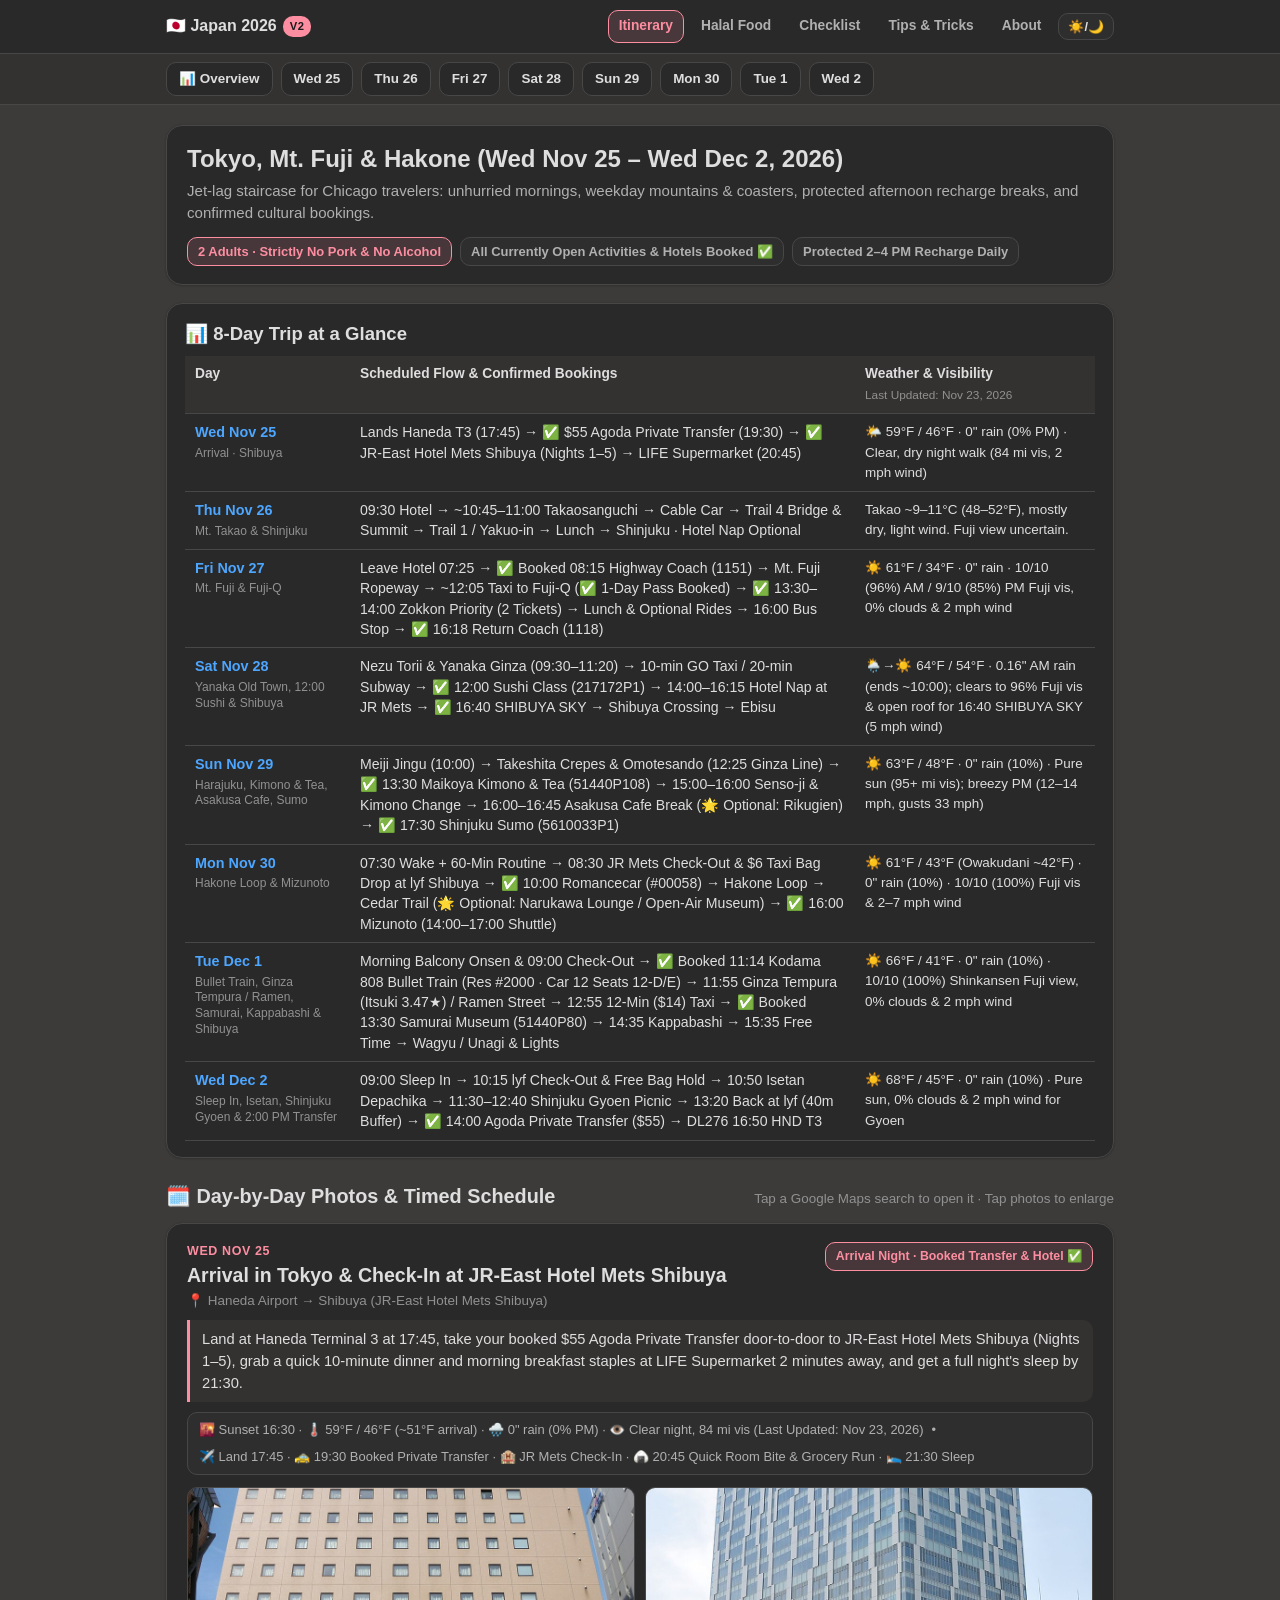
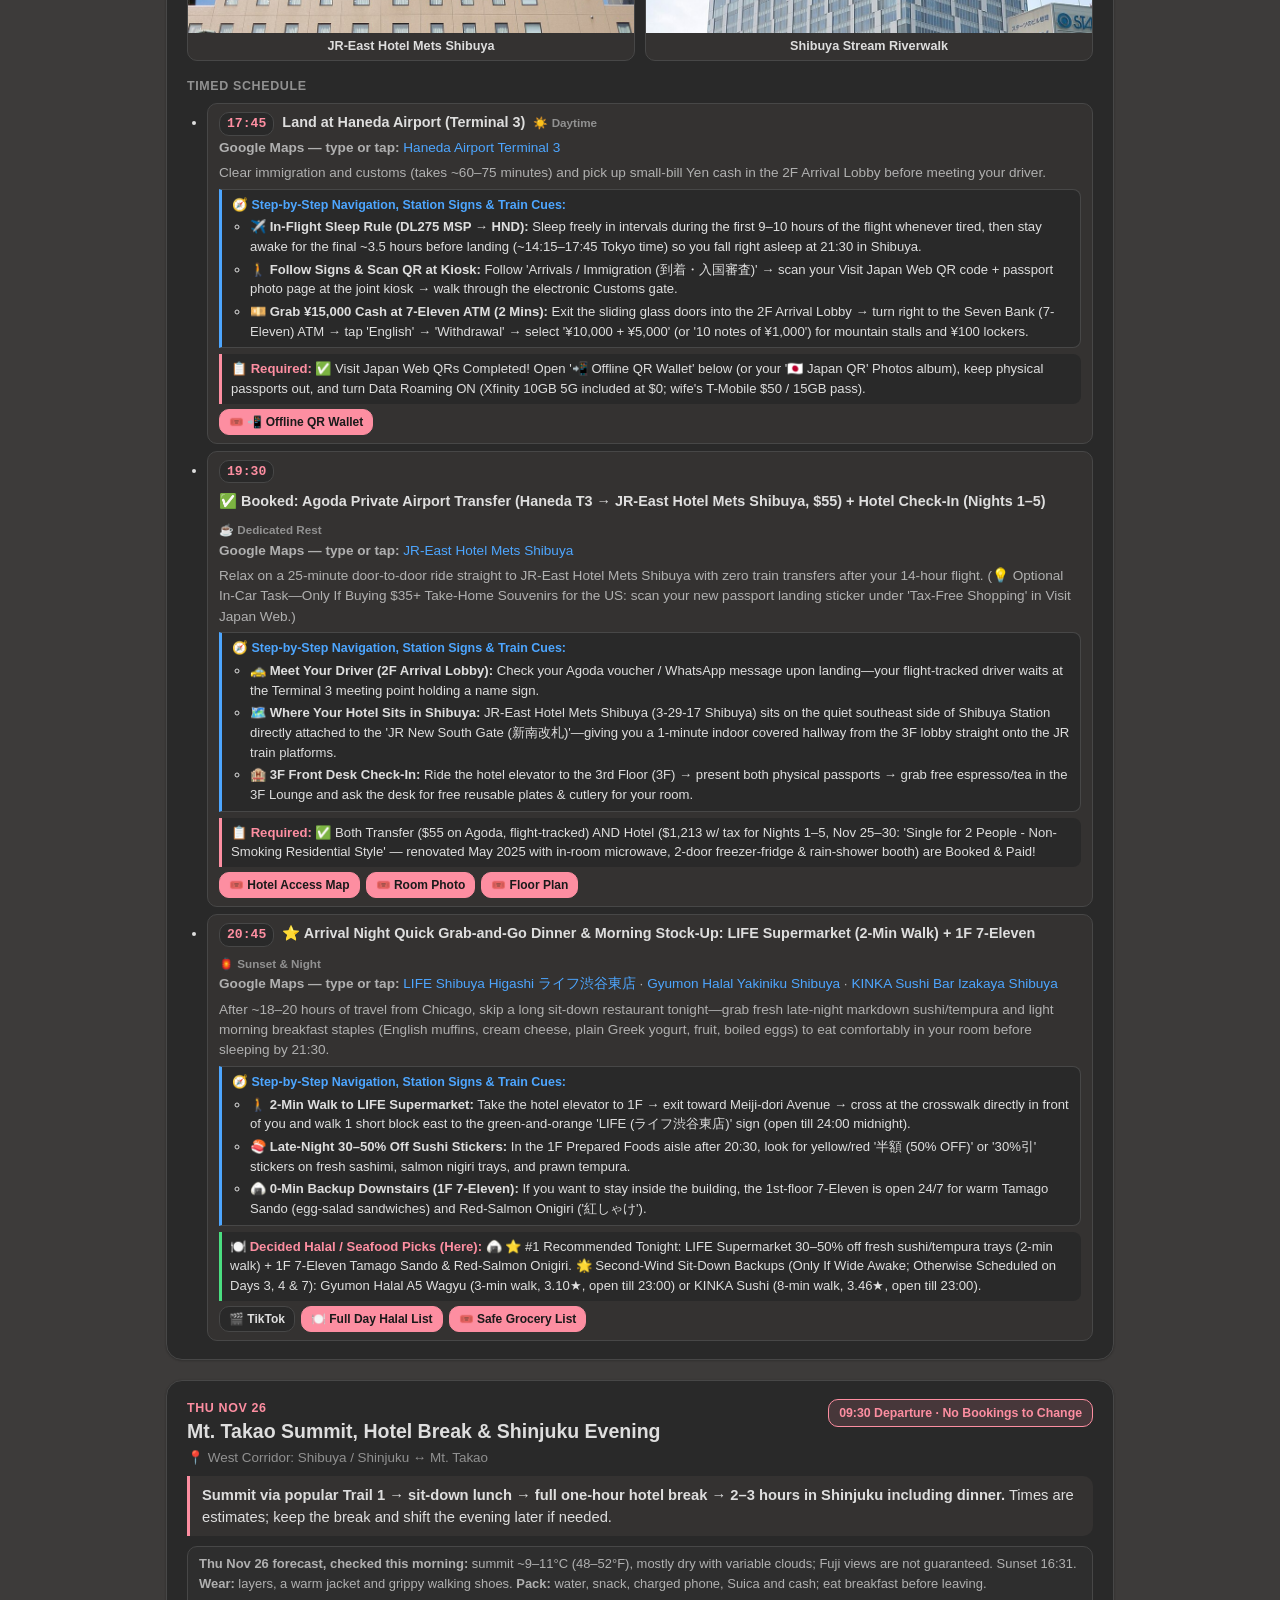
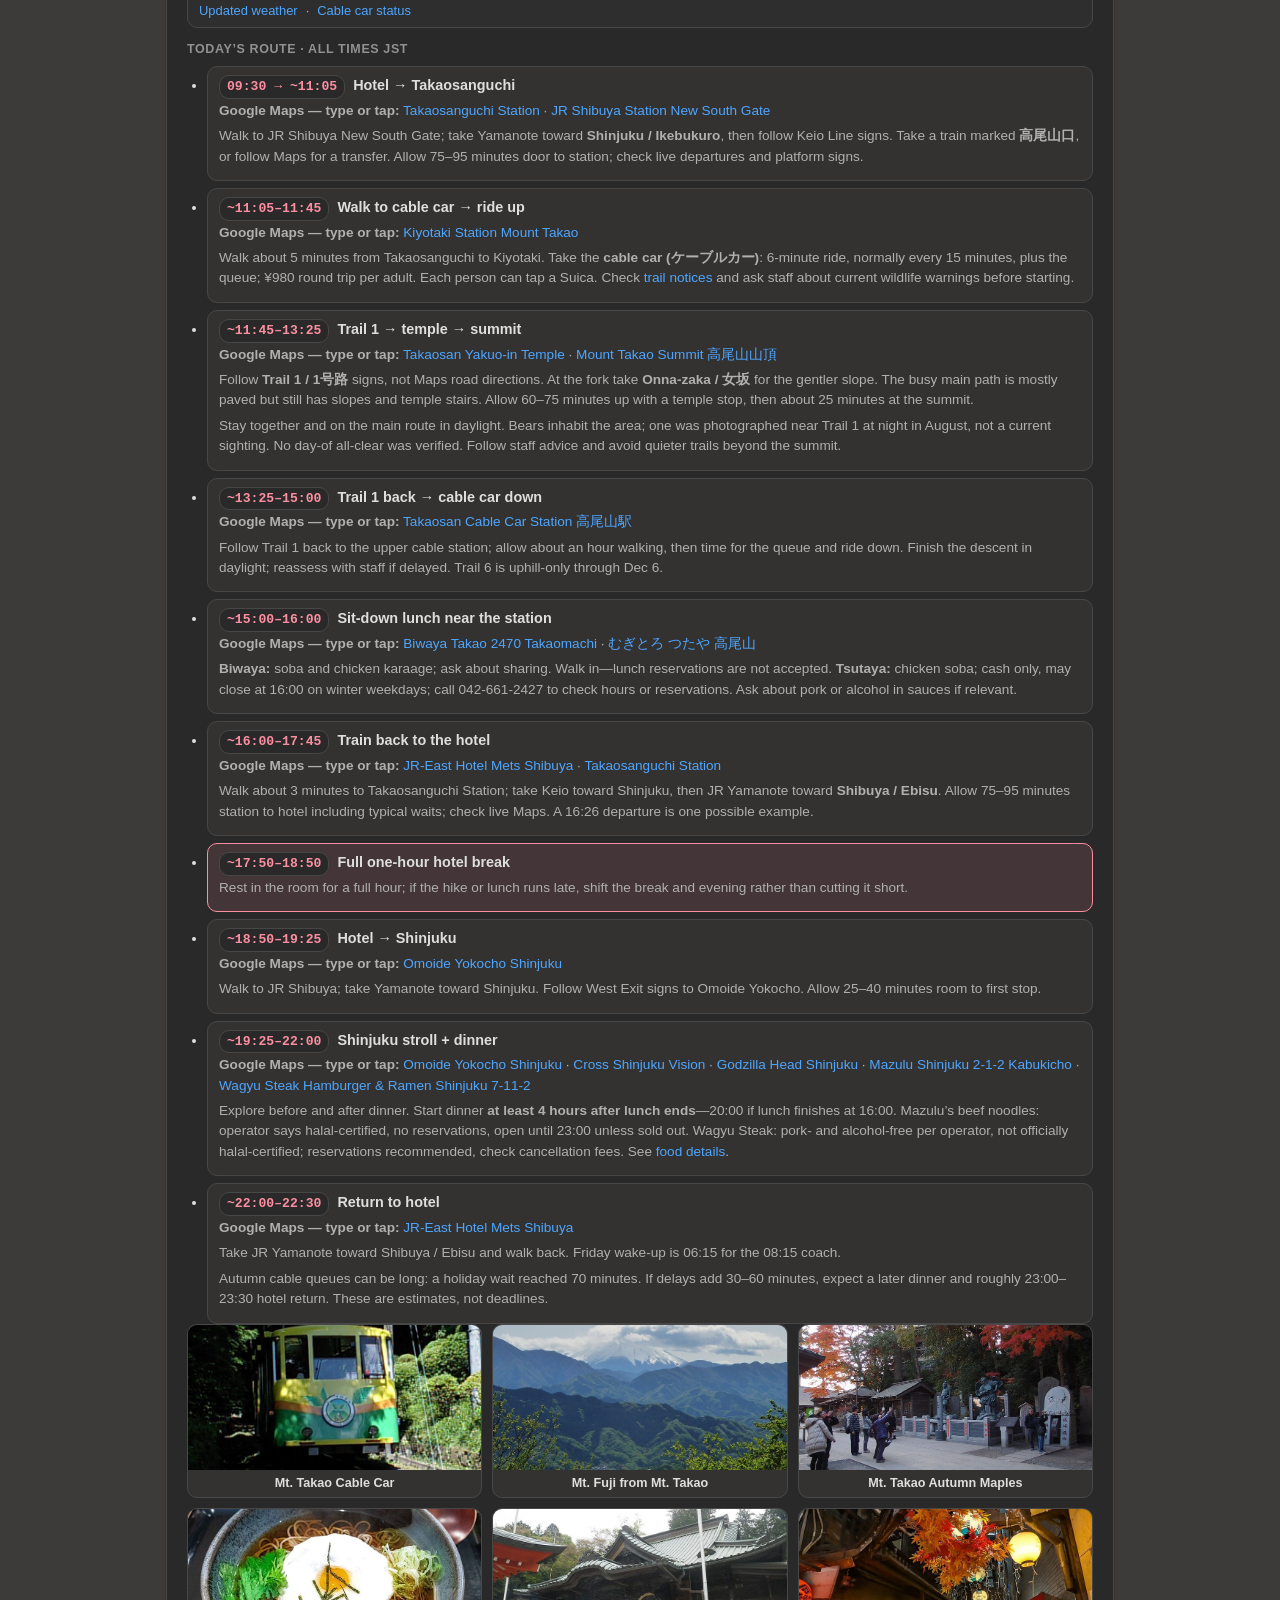
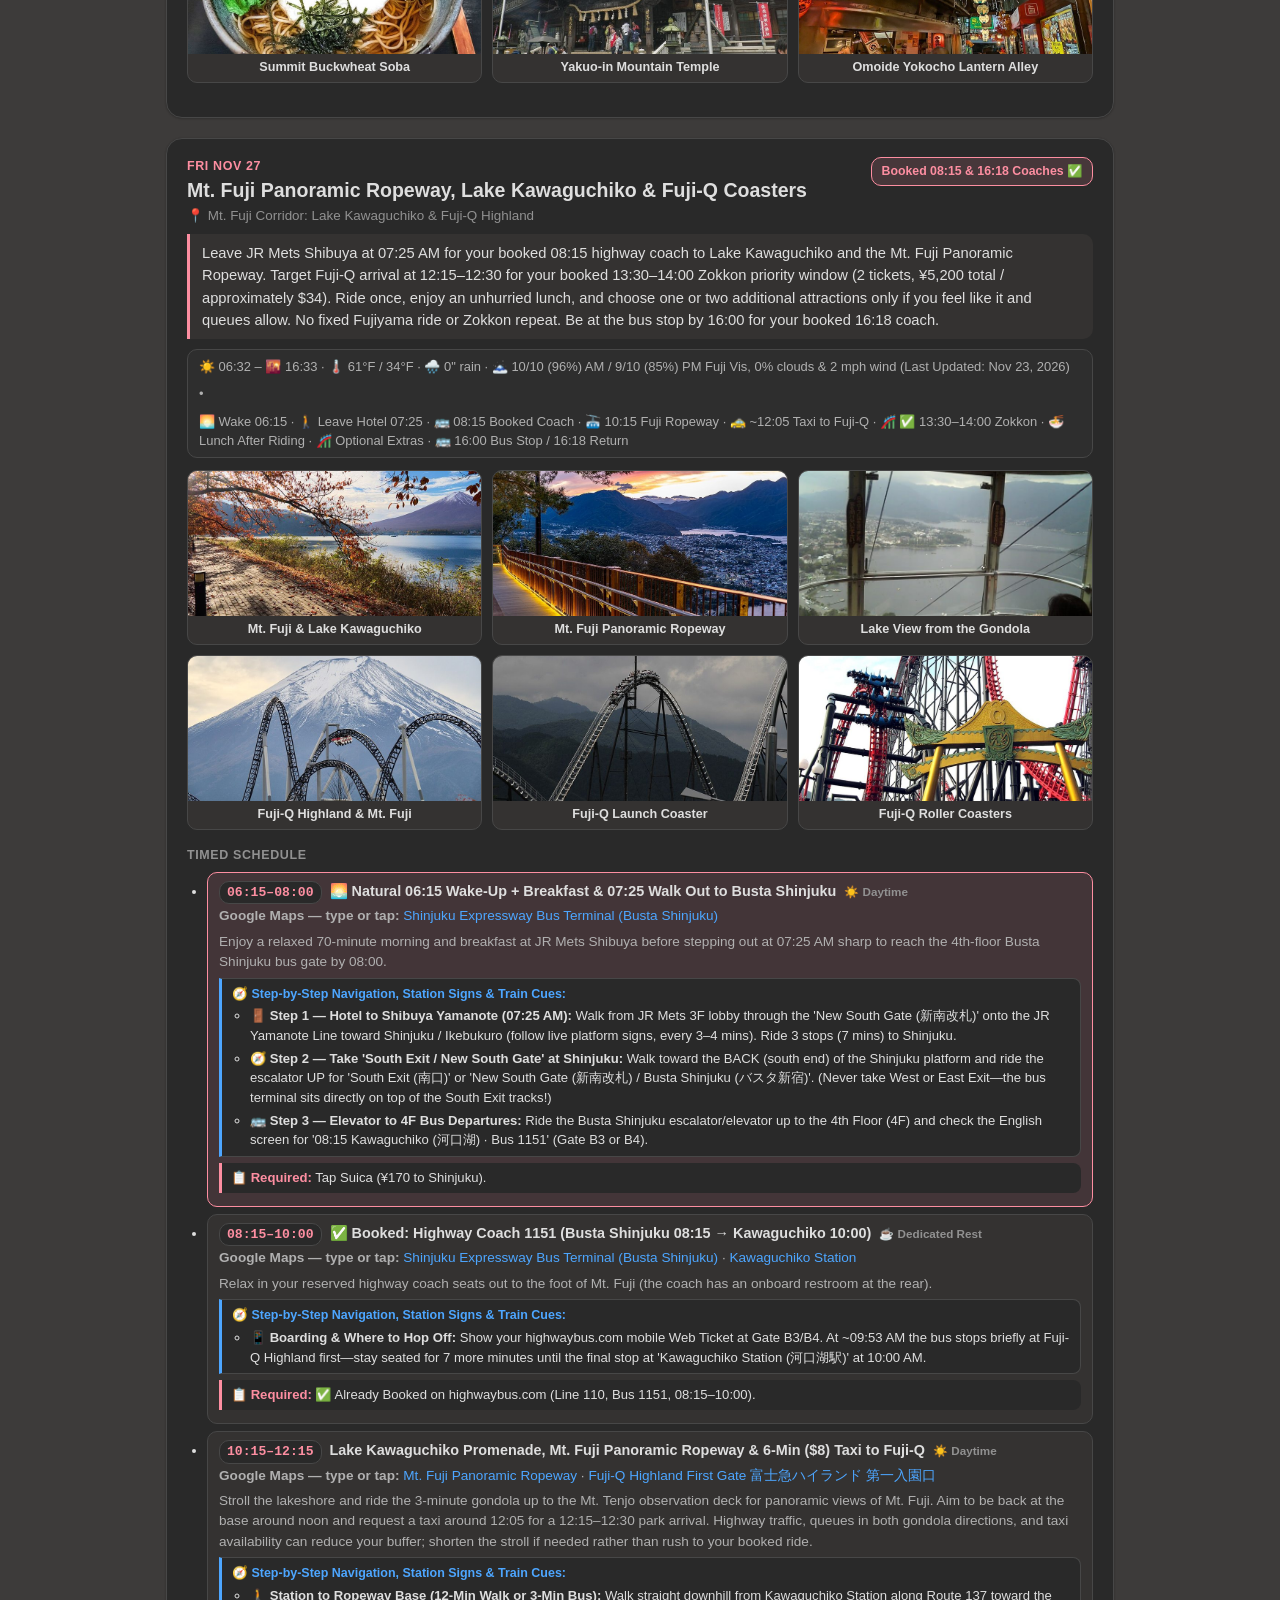
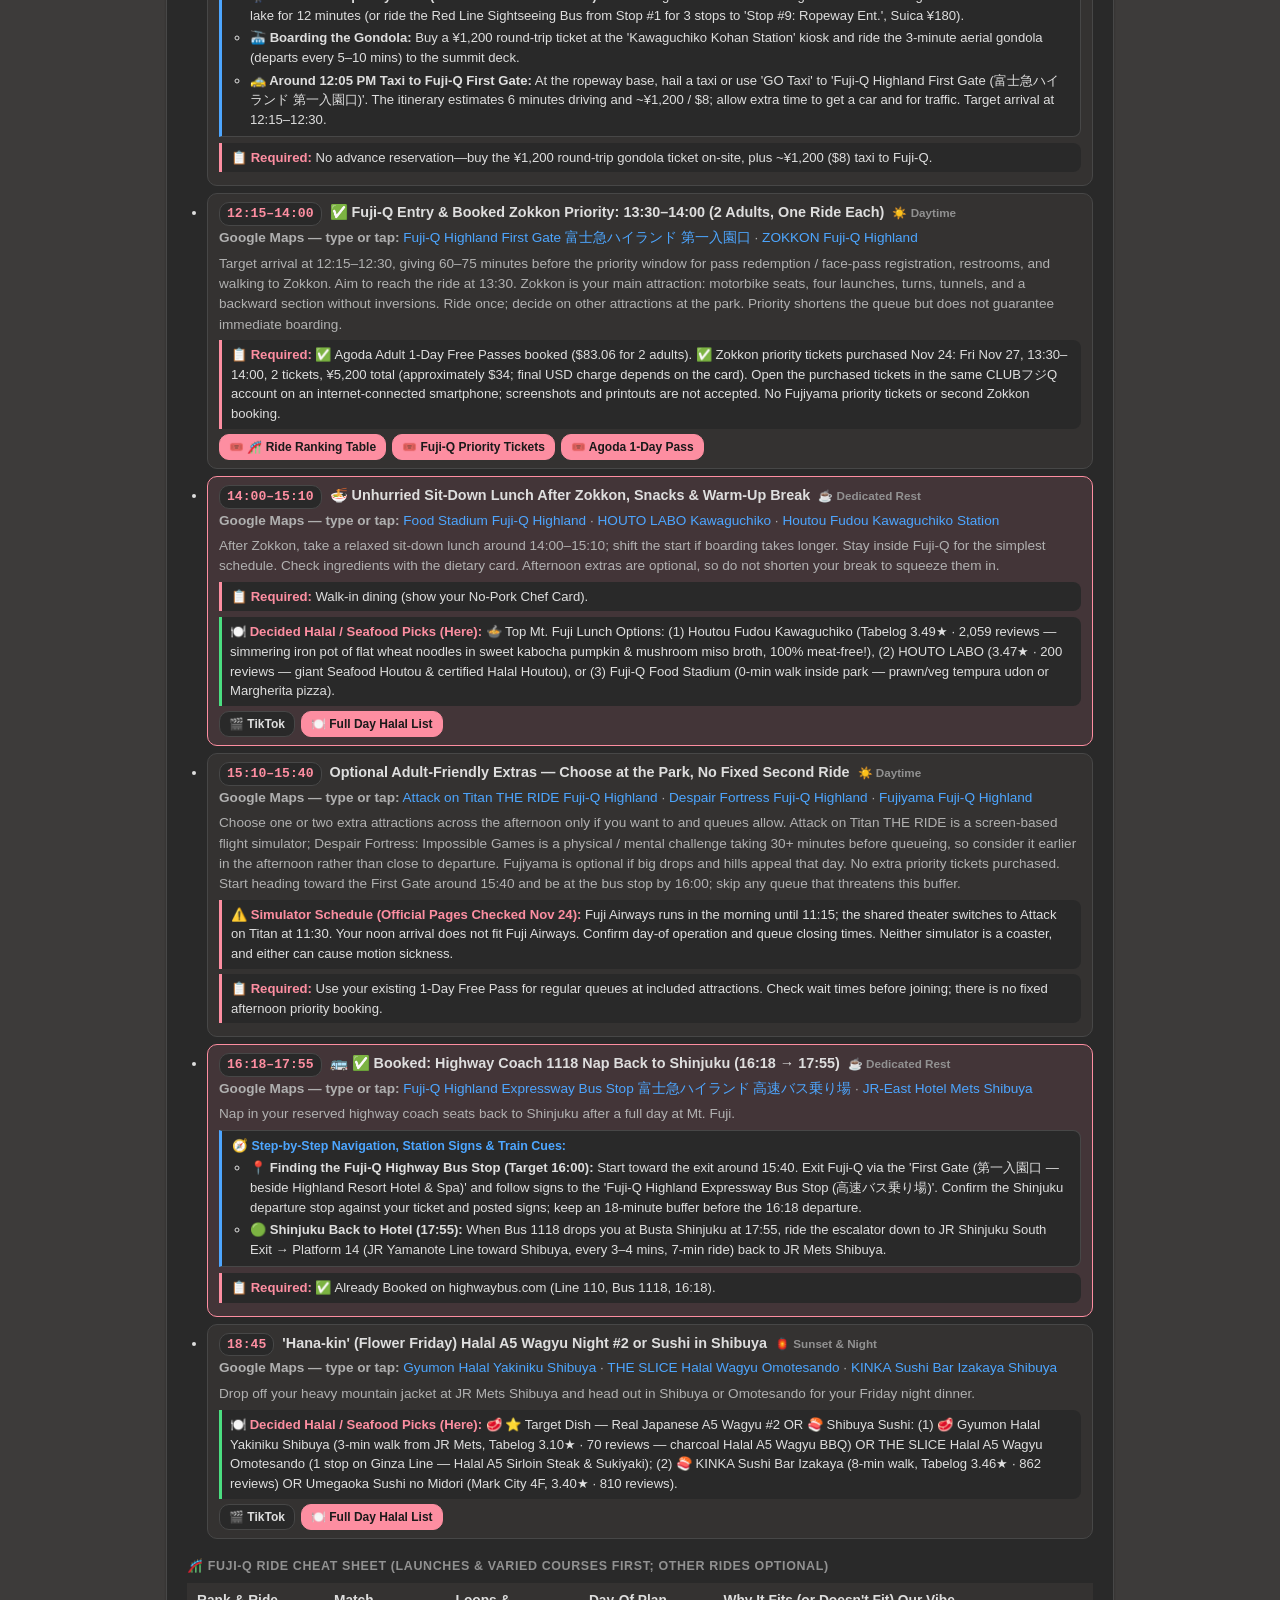
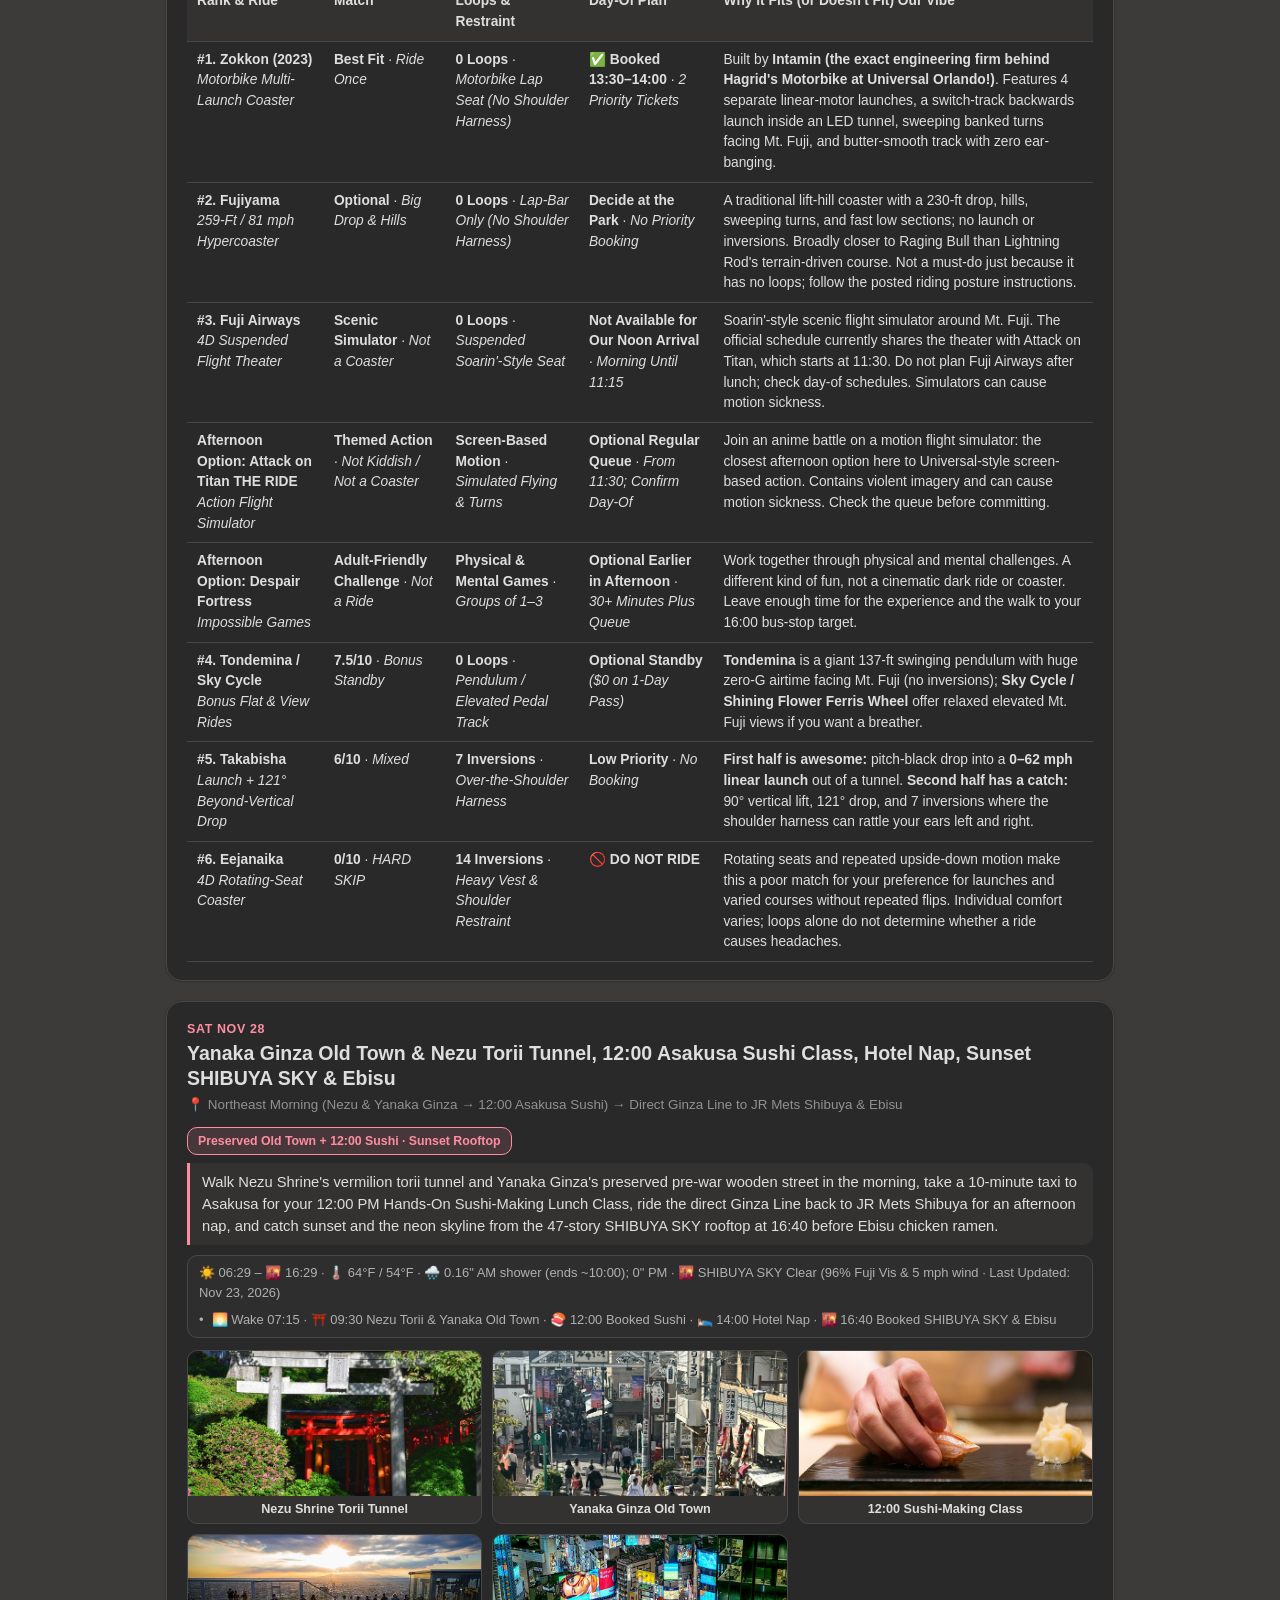
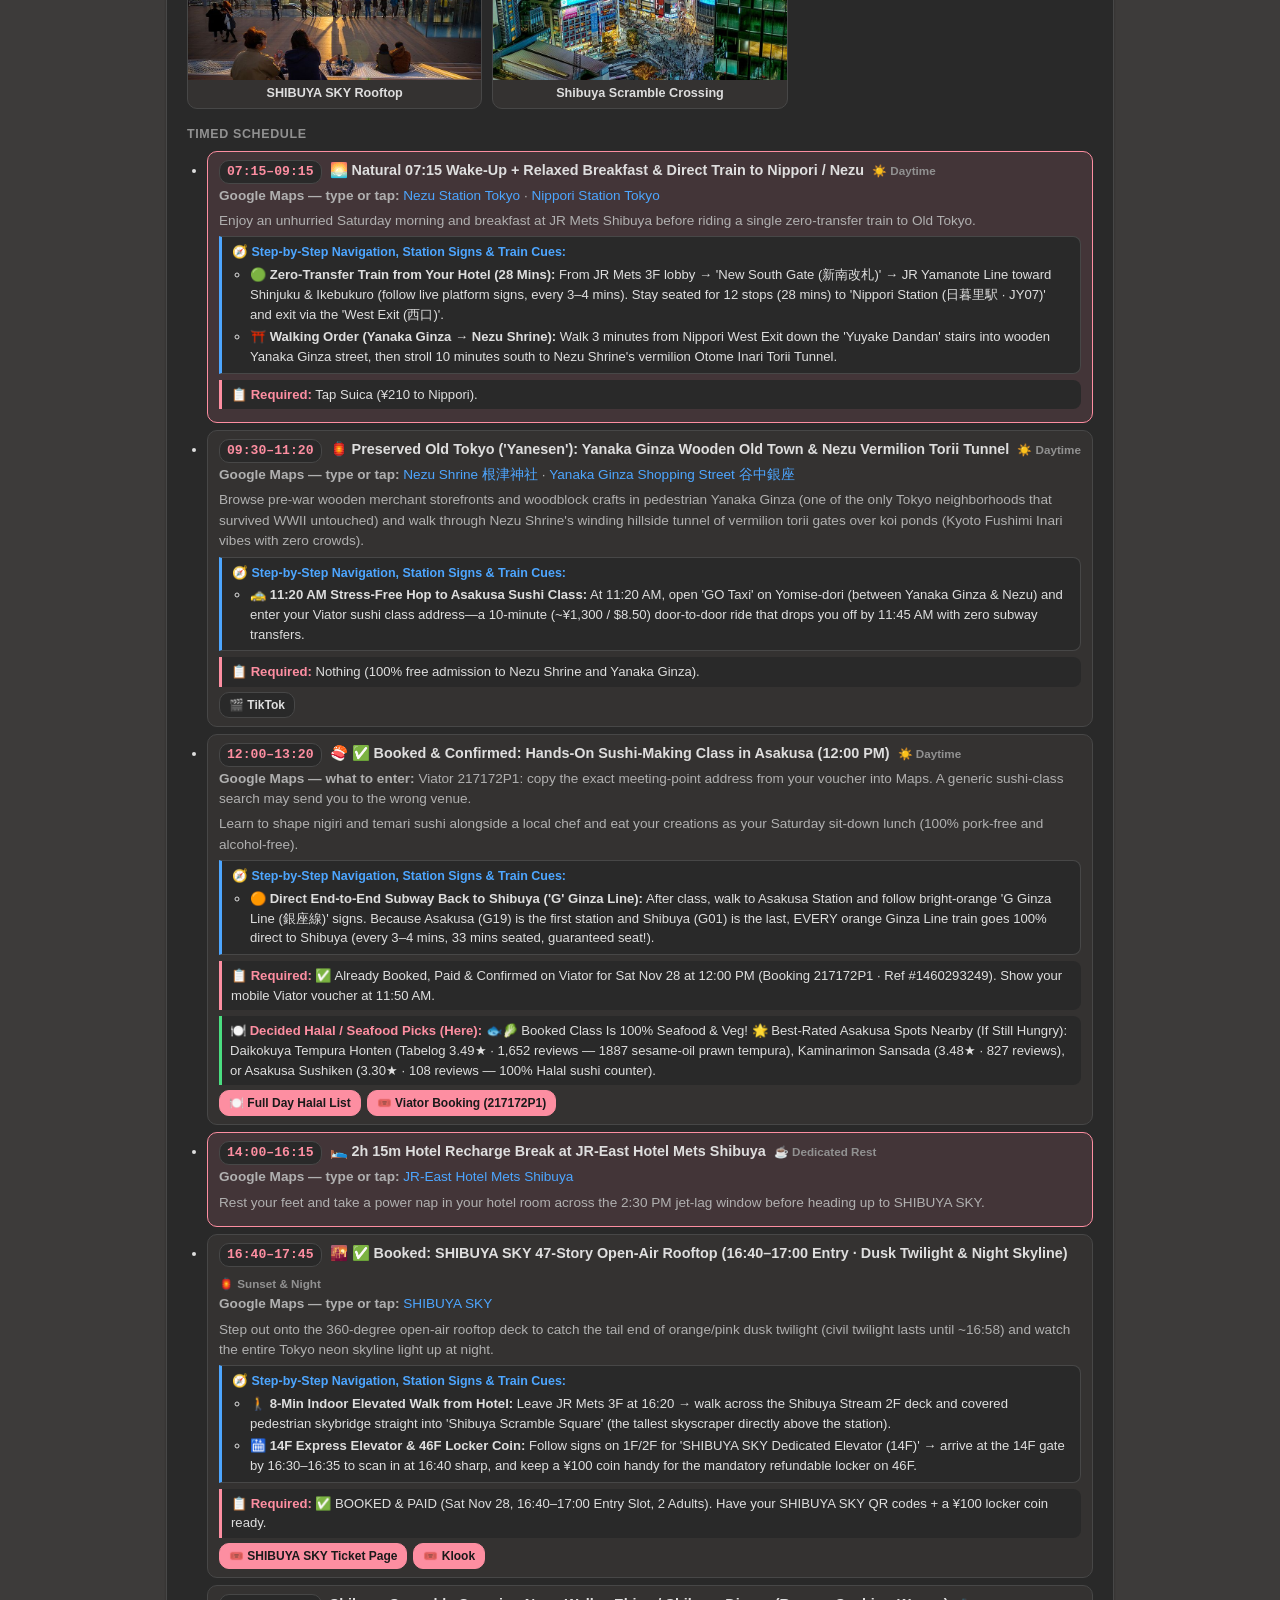
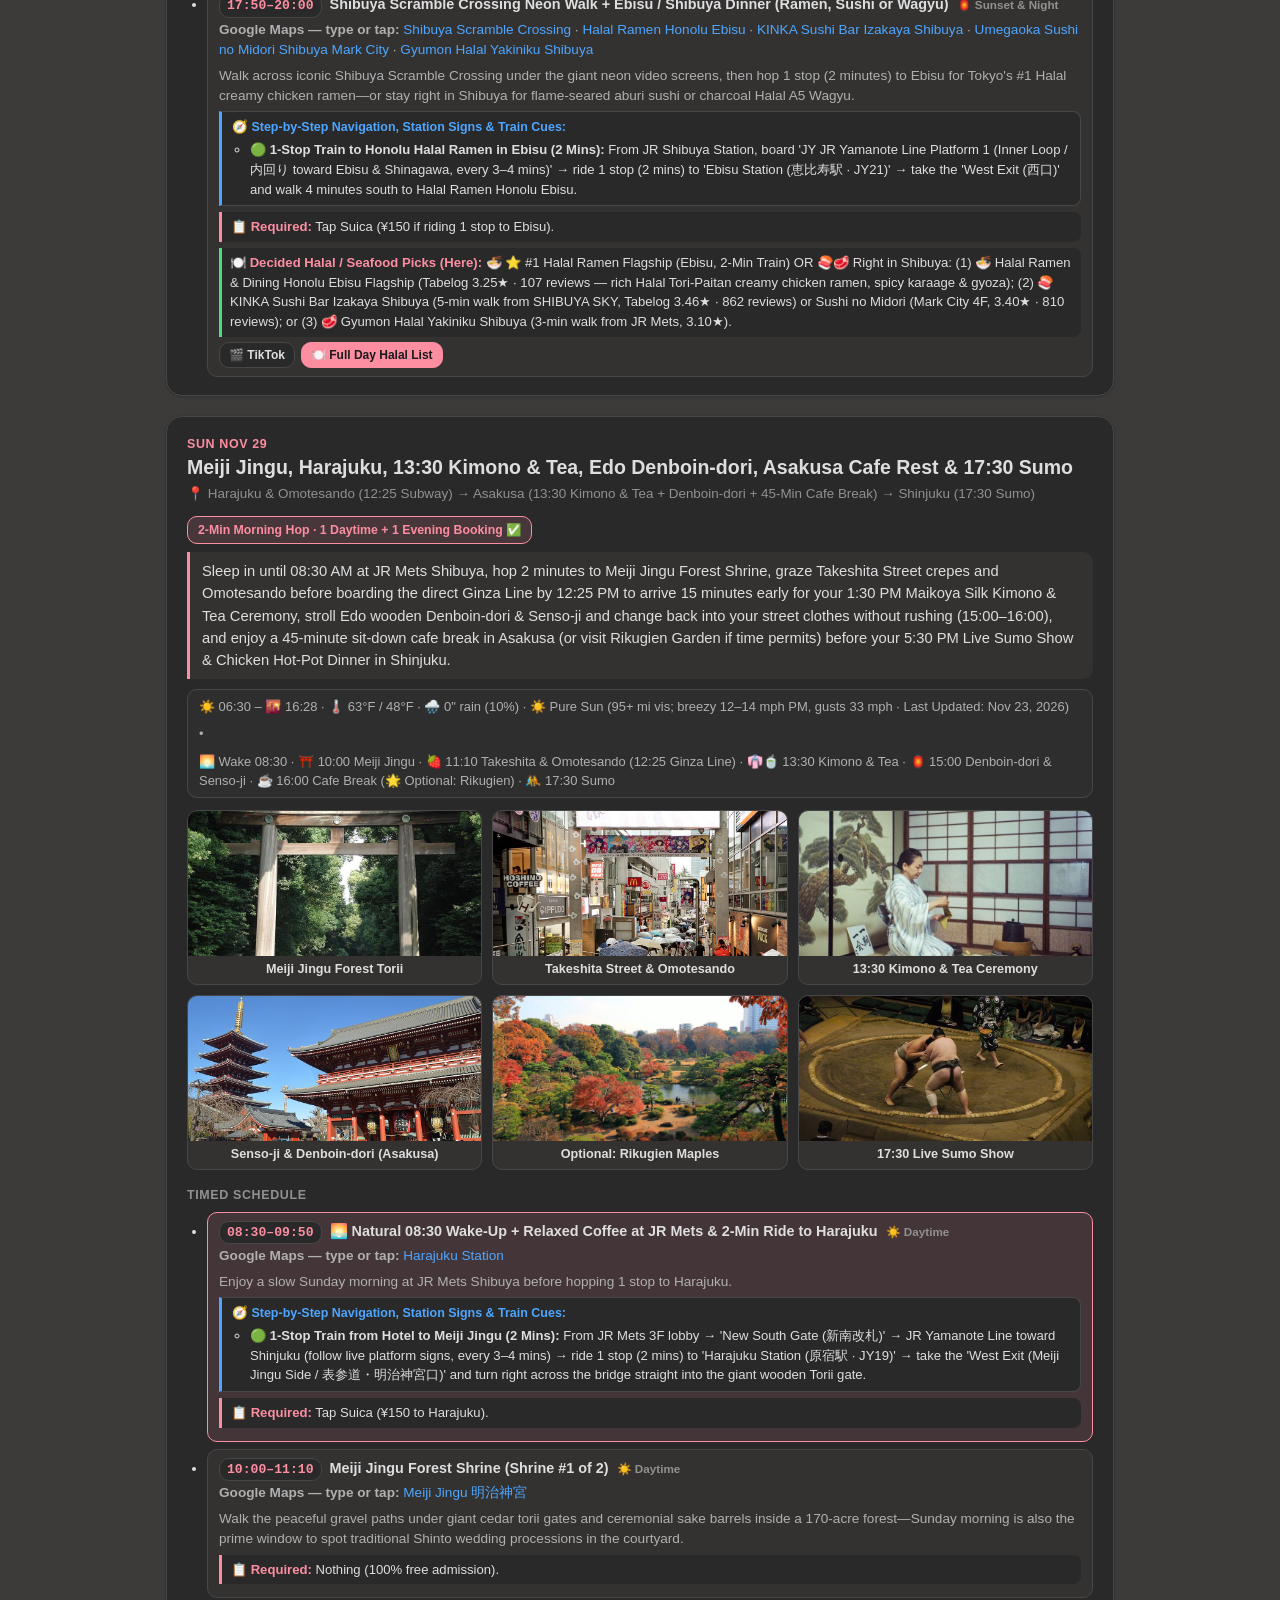
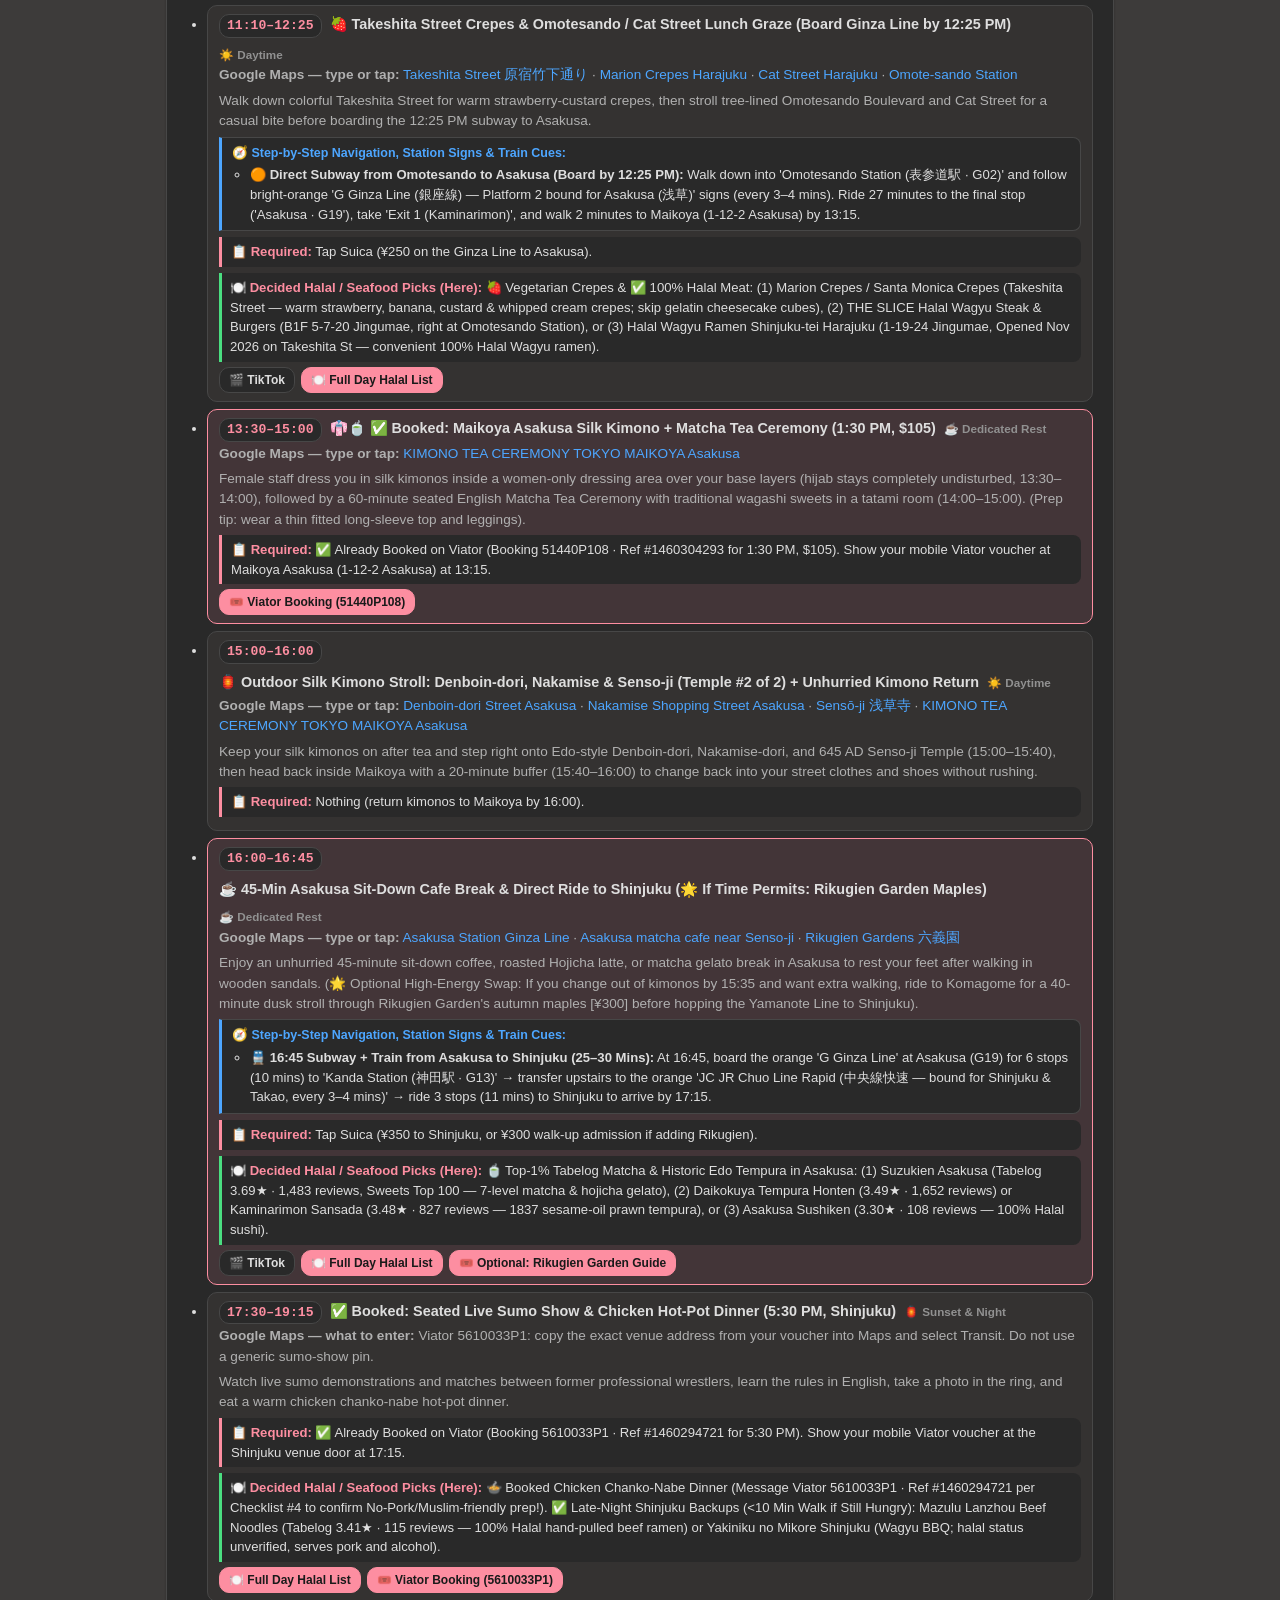
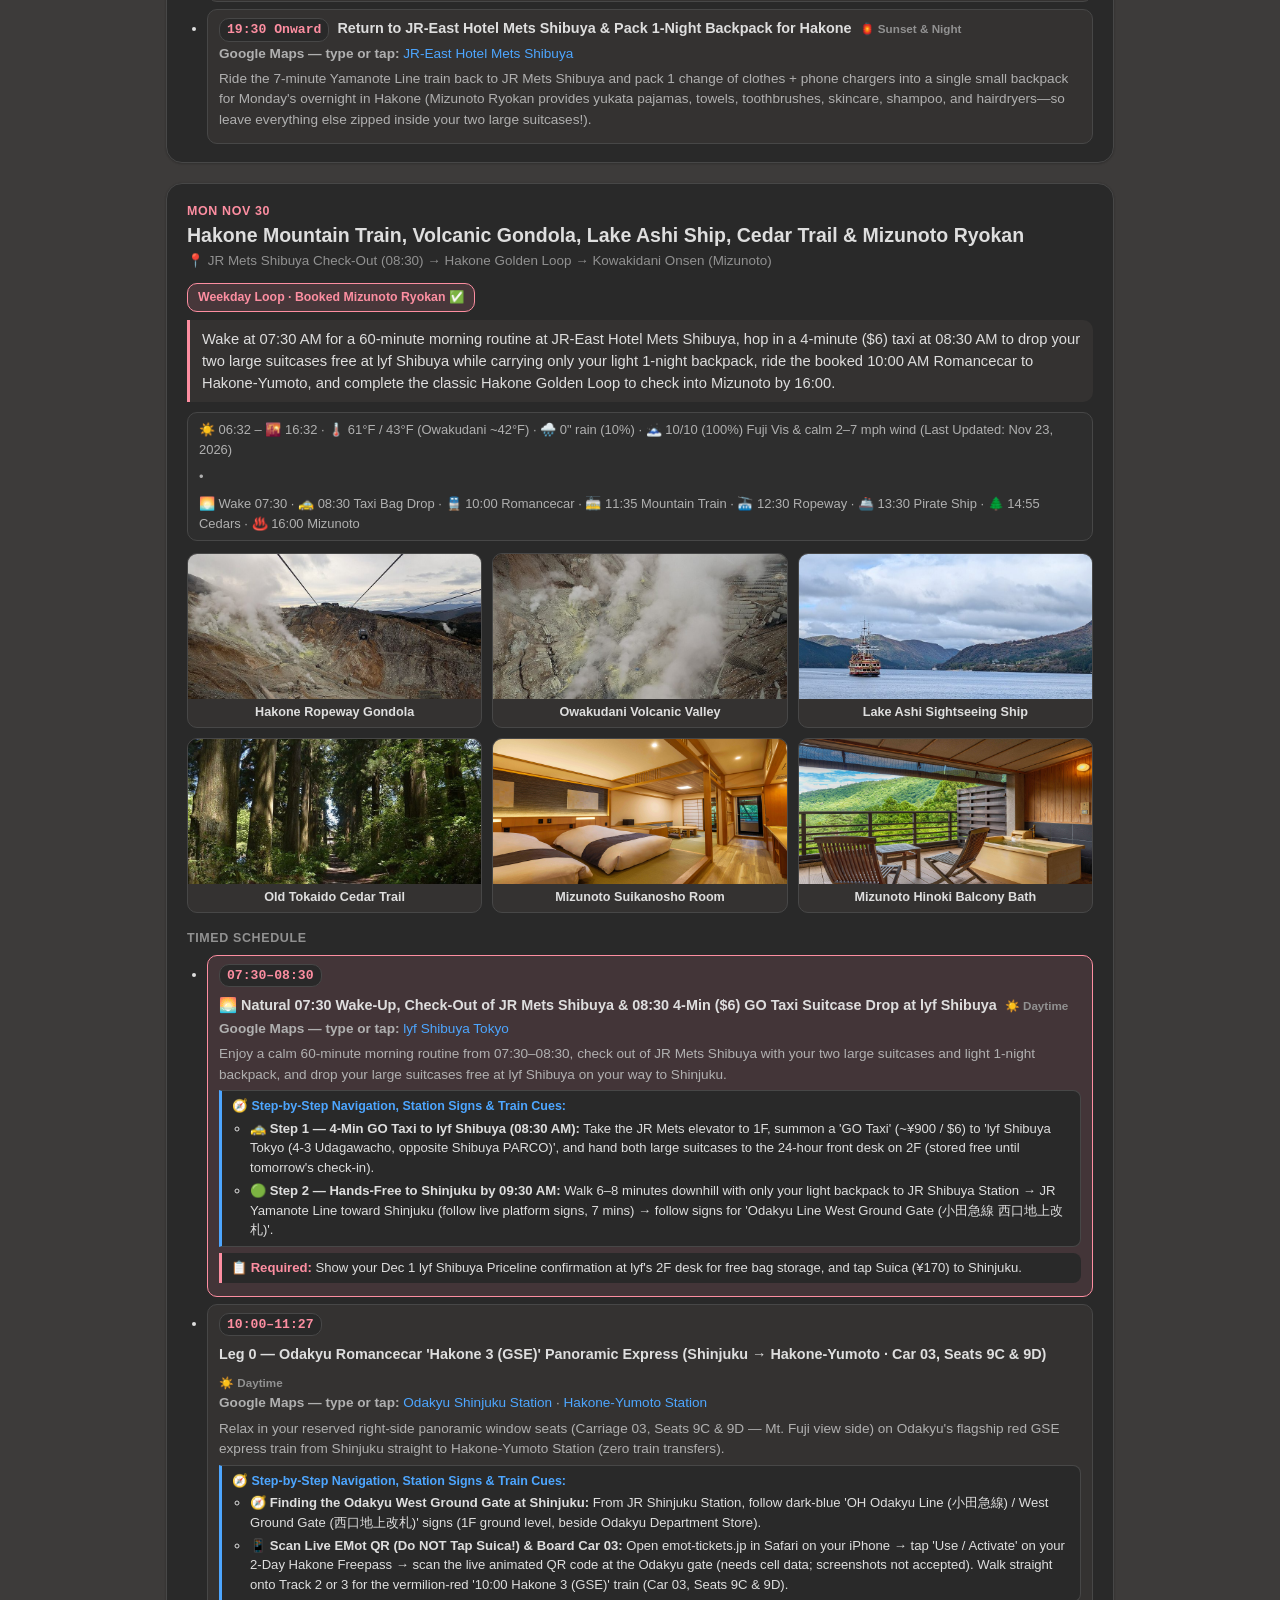
==== commit 99053870: "Update Takao hike and Shinjuku schedule Co-authored-by: Copilot <223556219+Copilot@users.noreply.git" ====
--- a/index.html
+++ b/index.html
@@ -208,44 +208,65 @@
           <div class="day-top">
             <div>
               <div class="day-date">Thu Nov 26</div>
-              <h2 class="day-title">Mt. Takao Trail 4, Summit &amp; Flexible Shinjuku Evening</h2>
+              <h2 class="day-title">Mt. Takao Summit, Hotel Break &amp; Shinjuku Evening</h2>
               <div class="day-corridor">📍 West Corridor: Shibuya / Shinjuku ↔ Mt. Takao</div>
             </div>
             <span class="crowd-pill">09:30 Departure · No Bookings to Change</span>
           </div>
-          <div class="day-overview"><strong>Keep Takao today: hike Trail 4 and the summit.</strong> Cable car up, forest suspension bridge, summit, temple on the return, then an unhurried Shinjuku evening. Hotel nap is optional.</div>
-          <div class="day-meta-bar"><span><strong>Thu Nov 26 morning forecast (JST):</strong> Takao summit ~9–11°C (48–52°F) late morning to early afternoon; Shinjuku ~11–13°C (52–55°F) at dinner. Mostly dry with light wind. Clouds/haze may obscure Fuji; not a guaranteed view. Bring a warm layer.</span> <a href="https://tenki.jp/forecast/3/16/4410/13201/1hour.html">Hachioji hourly</a> · <a href="https://www.takaotozan.co.jp/">Cable car status</a></div>
+          <div class="day-overview"><strong>Summit via popular Trail 1 → sit-down lunch → full one-hour hotel break → 2–3 hours in Shinjuku including dinner.</strong> Times are estimates; keep the break and shift the evening later if needed.</div>
+          <div class="day-meta-bar"><span><strong>Thu Nov 26 forecast, checked this morning:</strong> summit ~9–11°C (48–52°F), mostly dry with variable clouds; Fuji views are not guaranteed. Sunset 16:31. <strong>Wear:</strong> layers, a warm jacket and grippy walking shoes. <strong>Pack:</strong> water, snack, charged phone, Suica and cash; eat breakfast before leaving.</span> <a href="https://tenki.jp/forecast/3/16/4410/13201/1hour.html">Updated weather</a> · <a href="https://www.takaotozan.co.jp/">Cable car status</a></div>
           <div class="schedule-heading">Today’s route · all times JST</div>
           <ul class="schedule-list">
             <li class="schedule-bullet">
-              <div class="bullet-top"><span class="stop-time">09:30 → ~10:45–11:00</span><span class="stop-name">Hotel → Takaosanguchi</span></div>
+              <div class="bullet-top"><span class="stop-time">09:30 → ~11:05</span><span class="stop-name">Hotel → Takaosanguchi</span></div>
               <div class="stop-note map-pins"><strong>Google Maps — type or tap:</strong> <a href="https://www.google.com/maps/dir/?api=1&amp;destination=Takaosanguchi+Station&amp;travelmode=transit" target="_blank" rel="noopener">Takaosanguchi Station</a> · <a href="https://www.google.com/maps/search/?api=1&amp;query=JR+Shibuya+Station+New+South+Gate" target="_blank" rel="noopener">JR Shibuya Station New South Gate</a></div>
-              <div class="stop-note">Tap Suica at Shibuya’s JR New South Gate. Take the green Yamanote Line toward Shinjuku, then follow <strong>Keio Line (京王線)</strong> signs. For the Keio leg, prefer a Limited Express marked <strong>高尾山口</strong>. If Maps shows a transfer at Kitano or Takao, follow that itinerary. Use live departures, not a fixed platform. Allow 75–90 minutes from the hotel.</div>
+              <div class="stop-note">Walk to JR Shibuya New South Gate; take Yamanote toward <strong>Shinjuku / Ikebukuro</strong>, then follow Keio Line signs. Take a train marked <strong>高尾山口</strong>, or follow Maps for a transfer. Allow 75–95 minutes door to station; check live departures and platform signs.</div>
             </li>
             <li class="schedule-bullet">
-              <div class="bullet-top"><span class="stop-time">~11:00–12:45</span><span class="stop-name">Cable car up → Trail 4 suspension bridge → summit</span></div>
-              <div class="stop-note map-pins"><strong>Google Maps — type or tap:</strong> <a href="https://www.google.com/maps/search/?api=1&amp;query=Kiyotaki+Station+Mount+Takao" target="_blank" rel="noopener">Kiyotaki Station Mount Takao</a> · <a href="https://www.google.com/maps/search/?api=1&amp;query=Takaosan+Yakuo-in+Temple" target="_blank" rel="noopener">Takaosan Yakuo-in Temple</a> · <a href="https://www.google.com/maps/search/?api=1&amp;query=Miyamabashi+Suspension+Bridge+Mount+Takao" target="_blank" rel="noopener">Miyamabashi Suspension Bridge Mount Takao</a></div>
-              <div class="stop-note">Turn right out of Takaosanguchi Station; walk about 5 minutes to Kiyotaki. Take the <strong>cable car (ケーブルカー)</strong>, not the chairlift. It takes 6 minutes; services are normally every 15 minutes, plus queue time (today’s posted hours: 08:00–17:45). ¥490 each way per adult (each can tap a Suica). At the upper station follow Trail 1 briefly, then signs for <strong>Trail 4 (4号路 / 吊り橋)</strong> to Miyamabashi suspension bridge and the summit. Budget roughly 60–90 minutes for the hike plus cable-car queues. Wear grippy shoes; forest trail has uneven sections. Follow trail signs, not road directions in Maps. Check <a href="https://takaovc.ces-net.jp/?p=7762">trail notices</a> and signs at the junction.</div>
+              <div class="bullet-top"><span class="stop-time">~11:05–11:45</span><span class="stop-name">Walk to cable car → ride up</span></div>
+              <div class="stop-note map-pins"><strong>Google Maps — type or tap:</strong> <a href="https://www.google.com/maps/search/?api=1&amp;query=Kiyotaki+Station+Mount+Takao" target="_blank" rel="noopener">Kiyotaki Station Mount Takao</a></div>
+              <div class="stop-note">Walk about 5 minutes from Takaosanguchi to Kiyotaki. Take the <strong>cable car (ケーブルカー)</strong>: 6-minute ride, normally every 15 minutes, plus the queue; ¥980 round trip per adult. Each person can tap a Suica. Check <a href="https://takaovc.ces-net.jp/?p=7762">trail notices</a> and ask staff about current wildlife warnings before starting.</div>
             </li>
             <li class="schedule-bullet">
-              <div class="bullet-top"><span class="stop-time">~12:45–14:15</span><span class="stop-name">Summit views → Yakuo-in → cable car down</span></div>
-              <div class="stop-note map-pins"><strong>Google Maps — type or tap:</strong> <a href="https://www.google.com/maps/search/?api=1&amp;query=Mount+Takao+Summit+%E9%AB%98%E5%B0%BE%E5%B1%B1%E5%B1%B1%E9%A0%82" target="_blank" rel="noopener">Mount Takao Summit 高尾山山頂</a> · <a href="https://www.google.com/maps/search/?api=1&amp;query=Takaosan+Cable+Car+Station+%E9%AB%98%E5%B0%BE%E5%B1%B1%E9%A7%85" target="_blank" rel="noopener">Takaosan Cable Car Station 高尾山駅</a></div>
-              <div class="stop-note">Enjoy the summit, then follow <strong>Trail 1 (1号路) back down via Yakuo-in Temple</strong> to the upper cable-car station. Allow about 60–90 minutes including temple and queue. These are estimates, not deadlines: keep enough daylight and descend earlier if delayed, tired or conditions change. Do not descend Trail 6: it is uphill-only through Dec 6.</div>
+              <div class="bullet-top"><span class="stop-time">~11:45–13:25</span><span class="stop-name">Trail 1 → temple → summit</span></div>
+              <div class="stop-note map-pins"><strong>Google Maps — type or tap:</strong> <a href="https://www.google.com/maps/search/?api=1&amp;query=Takaosan+Yakuo-in+Temple" target="_blank" rel="noopener">Takaosan Yakuo-in Temple</a> · <a href="https://www.google.com/maps/search/?api=1&amp;query=Mount+Takao+Summit+%E9%AB%98%E5%B0%BE%E5%B1%B1%E5%B1%B1%E9%A0%82" target="_blank" rel="noopener">Mount Takao Summit 高尾山山頂</a></div>
+              <div class="stop-note">Follow <strong>Trail 1 / 1号路</strong> signs, not Maps road directions. At the fork take <strong>Onna-zaka / 女坂</strong> for the gentler slope. The busy main path is mostly paved but still has slopes and temple stairs. Allow 60–75 minutes up with a temple stop, then about 25 minutes at the summit.</div>
+              <div class="stop-note">Stay together and on the main route in daylight. Bears inhabit the area; one was photographed near Trail 1 at night in August, not a current sighting. No day-of all-clear was verified. Follow staff advice and avoid quieter trails beyond the summit.</div>
             </li>
             <li class="schedule-bullet">
-              <div class="bullet-top"><span class="stop-time">~14:15–15:15</span><span class="stop-name">Lunch at the base</span></div>
-              <div class="stop-note map-pins"><strong>Google Maps — type or tap:</strong> <a href="https://www.google.com/maps/search/?api=1&amp;query=Takahashiya+Soba+Mount+Takao+%E9%AB%98%E6%A9%8B%E5%AE%B6" target="_blank" rel="noopener">Takahashiya Soba Mount Takao 高橋家</a> · <a href="https://www.google.com/maps/search/?api=1&amp;query=Sakae+Chaya+Honten+Mount+Takao+%E6%A0%84%E8%8C%B6%E5%B1%8B" target="_blank" rel="noopener">Sakae Chaya Honten Mount Takao 栄茶屋</a></div>
-              <div class="stop-note">Try Takahashiya near the cable-car entrance. Ask about <strong>sake, mirin, and pork in broth, dipping sauce, and batter</strong>; soba or seafood is not automatically suitable. If ingredients cannot be confirmed or the queue is long, use your packed backup or eat back in Tokyo. <a href='checklist.html#dietary-card'>Show the dietary card</a>.</div>
+              <div class="bullet-top"><span class="stop-time">~13:25–15:00</span><span class="stop-name">Trail 1 back → cable car down</span></div>
+              <div class="stop-note map-pins"><strong>Google Maps — type or tap:</strong> <a href="https://www.google.com/maps/search/?api=1&amp;query=Takaosan+Cable+Car+Station+%E9%AB%98%E5%B0%BE%E5%B1%B1%E9%A7%85" target="_blank" rel="noopener">Takaosan Cable Car Station 高尾山駅</a></div>
+              <div class="stop-note">Follow Trail 1 back to the upper cable station; allow about an hour walking, then time for the queue and ride down. Finish the descent in daylight; reassess with staff if delayed. Trail 6 is uphill-only through Dec 6.</div>
             </li>
             <li class="schedule-bullet">
-              <div class="bullet-top"><span class="stop-time">~15:15 → ~16:30–17:00</span><span class="stop-name">Return to Shinjuku · hotel break optional</span></div>
+              <div class="bullet-top"><span class="stop-time">~15:00–16:00</span><span class="stop-name">Sit-down lunch near the station</span></div>
+              <div class="stop-note map-pins"><strong>Google Maps — type or tap:</strong> <a href="https://www.google.com/maps/search/?api=1&amp;query=Biwaya+Takao+2470+Takaomachi" target="_blank" rel="noopener">Biwaya Takao 2470 Takaomachi</a> · <a href="https://www.google.com/maps/search/?api=1&amp;query=%E3%82%80%E3%81%8E%E3%81%A8%E3%82%8D+%E3%81%A4%E3%81%9F%E3%82%84+%E9%AB%98%E5%B0%BE%E5%B1%B1" target="_blank" rel="noopener">むぎとろ つたや 高尾山</a></div>
+              <div class="stop-note"><strong>Biwaya:</strong> soba and chicken karaage; ask about sharing. Walk in—lunch reservations are not accepted. <strong>Tsutaya:</strong> chicken soba; cash only, may close at 16:00 on winter weekdays; call 042-661-2427 to check hours or reservations. Ask about pork or alcohol in sauces if relevant.</div>
+            </li>
+            <li class="schedule-bullet">
+              <div class="bullet-top"><span class="stop-time">~16:00–17:45</span><span class="stop-name">Train back to the hotel</span></div>
               <div class="stop-note map-pins"><strong>Google Maps — type or tap:</strong> <a href="https://www.google.com/maps/dir/?api=1&amp;destination=JR-East+Hotel+Mets+Shibuya&amp;travelmode=transit" target="_blank" rel="noopener">JR-East Hotel Mets Shibuya</a> · <a href="https://www.google.com/maps/search/?api=1&amp;query=Takaosanguchi+Station" target="_blank" rel="noopener">Takaosanguchi Station</a></div>
-              <div class="stop-note">Take Keio toward Shinjuku. If you feel good, explore Shinjuku directly after the train; if tired, take JR Yamanote toward Shibuya/Ebisu and rest at the hotel first. No fixed return or nap deadline. Estimate 60–90 minutes to Shinjuku; check live trains.</div>
+              <div class="stop-note">Walk about 3 minutes to Takaosanguchi Station; take Keio toward Shinjuku, then JR Yamanote toward <strong>Shibuya / Ebisu</strong>. Allow 75–95 minutes station to hotel including typical waits; check live Maps. A 16:26 departure is one possible example.</div>
+            </li>
+            <li class="schedule-bullet break-bullet">
+              <div class="bullet-top"><span class="stop-time">~17:50–18:50</span><span class="stop-name">Full one-hour hotel break</span></div>
+              <div class="stop-note">Rest in the room for a full hour; if the hike or lunch runs late, shift the break and evening rather than cutting it short.</div>
             </li>
             <li class="schedule-bullet">
-              <div class="bullet-top"><span class="stop-time">~17:00 onward · flexible</span><span class="stop-name">Shinjuku lanterns → dinner</span></div>
-              <div class="stop-note map-pins"><strong>Google Maps — type or tap:</strong> <a href="https://www.google.com/maps/dir/?api=1&amp;destination=Omoide+Yokocho+Shinjuku&amp;travelmode=transit" target="_blank" rel="noopener">Omoide Yokocho Shinjuku</a> · <a href="https://www.google.com/maps/search/?api=1&amp;query=Yakiniku+no+Mikore+Shinjuku+%E7%84%BC%E8%82%89%E3%81%AE%E3%81%BF%E3%81%93%E3%82%8C+%E6%96%B0%E5%AE%BF%E5%BA%97" target="_blank" rel="noopener">Yakiniku no Mikore Shinjuku 焼肉のみこれ 新宿店</a> · <a href="https://www.google.com/maps/search/?api=1&amp;query=Mazulu+Lanzhou+Beef+Noodles+Shinjuku" target="_blank" rel="noopener">Mazulu Lanzhou Beef Noodles Shinjuku</a> · <a href="https://www.google.com/maps/search/?api=1&amp;query=Cross+Shinjuku+Vision" target="_blank" rel="noopener">Cross Shinjuku Vision</a> · <a href="https://www.google.com/maps/search/?api=1&amp;query=Godzilla+Head+Shinjuku" target="_blank" rel="noopener">Godzilla Head Shinjuku</a></div>
-              <div class="stop-note">From the Keio train, follow <strong>West Exit (西口)</strong> signs; or return from the hotel on JR Yamanote toward Shinjuku. Walk to Omoide Yokocho. It’s a sightseeing stop, not the dietary-safe dinner plan. Walk to Mikore for dinner and confirm alcohol-free sauces/prep; Mazulu is a backup. If you still have energy, cross to the East Exit side for the cat billboard and Godzilla Head.</div>
+              <div class="bullet-top"><span class="stop-time">~18:50–19:25</span><span class="stop-name">Hotel → Shinjuku</span></div>
+              <div class="stop-note map-pins"><strong>Google Maps — type or tap:</strong> <a href="https://www.google.com/maps/dir/?api=1&amp;destination=Omoide+Yokocho+Shinjuku&amp;travelmode=transit" target="_blank" rel="noopener">Omoide Yokocho Shinjuku</a></div>
+              <div class="stop-note">Walk to JR Shibuya; take Yamanote toward Shinjuku. Follow West Exit signs to Omoide Yokocho. Allow 25–40 minutes room to first stop.</div>
+            </li>
+            <li class="schedule-bullet">
+              <div class="bullet-top"><span class="stop-time">~19:25–22:00</span><span class="stop-name">Shinjuku stroll + dinner</span></div>
+              <div class="stop-note map-pins"><strong>Google Maps — type or tap:</strong> <a href="https://www.google.com/maps/search/?api=1&amp;query=Omoide+Yokocho+Shinjuku" target="_blank" rel="noopener">Omoide Yokocho Shinjuku</a> · <a href="https://www.google.com/maps/search/?api=1&amp;query=Cross+Shinjuku+Vision" target="_blank" rel="noopener">Cross Shinjuku Vision</a> · <a href="https://www.google.com/maps/search/?api=1&amp;query=Godzilla+Head+Shinjuku" target="_blank" rel="noopener">Godzilla Head Shinjuku</a> · <a href="https://www.google.com/maps/search/?api=1&amp;query=Mazulu+Gyuniku+Men+Shinjuku+2-1-2+Kabukicho" target="_blank" rel="noopener">Mazulu Shinjuku 2-1-2 Kabukicho</a> · <a href="https://maps.google.com/?cid=11258264724574836784" target="_blank" rel="noopener">Wagyu Steak Hamburger &amp; Ramen Shinjuku 7-11-2</a></div>
+              <div class="stop-note">Explore before and after dinner. Start dinner <strong>at least 4 hours after lunch ends</strong>—20:00 if lunch finishes at 16:00. Mazulu’s beef noodles: operator says halal-certified, no reservations, open until 23:00 unless sold out. Wagyu Steak: pork- and alcohol-free per operator, not officially halal-certified; reservations recommended, check cancellation fees. See <a href="halal.html#halal-day-thu-26">food details</a>.</div>
+            </li>
+            <li class="schedule-bullet">
+              <div class="bullet-top"><span class="stop-time">~22:00–22:30</span><span class="stop-name">Return to hotel</span></div>
+              <div class="stop-note map-pins"><strong>Google Maps — type or tap:</strong> <a href="https://www.google.com/maps/dir/?api=1&amp;destination=JR-East+Hotel+Mets+Shibuya&amp;travelmode=transit" target="_blank" rel="noopener">JR-East Hotel Mets Shibuya</a></div>
+              <div class="stop-note">Take JR Yamanote toward Shibuya / Ebisu and walk back. Friday wake-up is 06:15 for the 08:15 coach.</div>
+              <div class="stop-note">Autumn cable queues can be long: a holiday wait reached 70 minutes. If delays add 30–60 minutes, expect a later dinner and roughly 23:00–23:30 hotel return. These are estimates, not deadlines.</div>
             </li>
           </ul>
           <div class="day-gallery"><div class="photo-item" data-full="images/thu-takao-cablecar.jpg" data-cap="Mt. Takao Cable Car" data-credit="Hanasakijijii (CC BY-SA 3.0)" data-url="https://commons.wikimedia.org/wiki/File:%E3%81%82%E3%81%8A%E3%81%B0%E5%8F%B7.jpg">
@@ -313,7 +334,7 @@
               <div class="stop-note">Enjoy a relaxed 70-minute morning and breakfast at JR Mets Shibuya before stepping out at 07:25 AM sharp to reach the 4th-floor Busta Shinjuku bus gate by 08:00.</div>
               <div class="nav-steps-box">
                   <div class="nav-steps-title">🧭 Step-by-Step Navigation, Station Signs &amp; Train Cues:</div>
-                  <ul class="nav-steps-list"><li><strong>🚪 Step 1 — Hotel to Shibuya Platform 2 (07:25 AM):</strong> Walk from JR Mets 3F lobby through the &#x27;New South Gate (新南改札)&#x27; onto JR Yamanote Line Platform 2 (toward Shinjuku, every 3–4 mins). Ride 3 stops (7 mins) to Shinjuku.</li><li><strong>🧭 Step 2 — Take &#x27;South Exit / New South Gate&#x27; at Shinjuku:</strong> Walk toward the BACK (south end) of the Shinjuku platform and ride the escalator UP for &#x27;South Exit (南口)&#x27; or &#x27;New South Gate (新南改札) / Busta Shinjuku (バスタ新宿)&#x27;. (Never take West or East Exit—the bus terminal sits directly on top of the South Exit tracks!)</li><li><strong>🚌 Step 3 — Elevator to 4F Bus Departures:</strong> Ride the Busta Shinjuku escalator/elevator up to the 4th Floor (4F) and check the English screen for &#x27;08:15 Kawaguchiko (河口湖) · Bus 1151&#x27; (Gate B3 or B4).</li></ul>
+                  <ul class="nav-steps-list"><li><strong>🚪 Step 1 — Hotel to Shibuya Yamanote (07:25 AM):</strong> Walk from JR Mets 3F lobby through the &#x27;New South Gate (新南改札)&#x27; onto the JR Yamanote Line toward Shinjuku / Ikebukuro (follow live platform signs, every 3–4 mins). Ride 3 stops (7 mins) to Shinjuku.</li><li><strong>🧭 Step 2 — Take &#x27;South Exit / New South Gate&#x27; at Shinjuku:</strong> Walk toward the BACK (south end) of the Shinjuku platform and ride the escalator UP for &#x27;South Exit (南口)&#x27; or &#x27;New South Gate (新南改札) / Busta Shinjuku (バスタ新宿)&#x27;. (Never take West or East Exit—the bus terminal sits directly on top of the South Exit tracks!)</li><li><strong>🚌 Step 3 — Elevator to 4F Bus Departures:</strong> Ride the Busta Shinjuku escalator/elevator up to the 4th Floor (4F) and check the English screen for &#x27;08:15 Kawaguchiko (河口湖) · Bus 1151&#x27; (Gate B3 or B4).</li></ul>
                 </div>
               <div class="stop-req"><strong>📋 Required:</strong> Tap Suica (¥170 to Shinjuku).</div>
               
@@ -523,7 +544,7 @@
               <div class="stop-note">Enjoy an unhurried Saturday morning and breakfast at JR Mets Shibuya before riding a single zero-transfer train to Old Tokyo.</div>
               <div class="nav-steps-box">
                   <div class="nav-steps-title">🧭 Step-by-Step Navigation, Station Signs &amp; Train Cues:</div>
-                  <ul class="nav-steps-list"><li><strong>🟢 Zero-Transfer Train from Your Hotel (28 Mins):</strong> From JR Mets 3F lobby → &#x27;New South Gate (新南改札)&#x27; → JR Yamanote Line Platform 2 (Outer Loop toward Shinjuku &amp; Ikebukuro, every 3–4 mins). Stay seated for 12 stops (28 mins) to &#x27;Nippori Station (日暮里駅 · JY07)&#x27; and exit via the &#x27;West Exit (西口)&#x27;.</li><li><strong>⛩️ Walking Order (Yanaka Ginza → Nezu Shrine):</strong> Walk 3 minutes from Nippori West Exit down the &#x27;Yuyake Dandan&#x27; stairs into wooden Yanaka Ginza street, then stroll 10 minutes south to Nezu Shrine&#x27;s vermilion Otome Inari Torii Tunnel.</li></ul>
+                  <ul class="nav-steps-list"><li><strong>🟢 Zero-Transfer Train from Your Hotel (28 Mins):</strong> From JR Mets 3F lobby → &#x27;New South Gate (新南改札)&#x27; → JR Yamanote Line toward Shinjuku &amp; Ikebukuro (follow live platform signs, every 3–4 mins). Stay seated for 12 stops (28 mins) to &#x27;Nippori Station (日暮里駅 · JY07)&#x27; and exit via the &#x27;West Exit (西口)&#x27;.</li><li><strong>⛩️ Walking Order (Yanaka Ginza → Nezu Shrine):</strong> Walk 3 minutes from Nippori West Exit down the &#x27;Yuyake Dandan&#x27; stairs into wooden Yanaka Ginza street, then stroll 10 minutes south to Nezu Shrine&#x27;s vermilion Otome Inari Torii Tunnel.</li></ul>
                 </div>
               <div class="stop-req"><strong>📋 Required:</strong> Tap Suica (¥210 to Nippori).</div>
               
@@ -648,7 +669,7 @@
               <div class="stop-note">Enjoy a slow Sunday morning at JR Mets Shibuya before hopping 1 stop to Harajuku.</div>
               <div class="nav-steps-box">
                   <div class="nav-steps-title">🧭 Step-by-Step Navigation, Station Signs &amp; Train Cues:</div>
-                  <ul class="nav-steps-list"><li><strong>🟢 1-Stop Train from Hotel to Meiji Jingu (2 Mins):</strong> From JR Mets 3F lobby → &#x27;New South Gate (新南改札)&#x27; → JR Yamanote Line Platform 2 (Outer Loop toward Shinjuku, every 3–4 mins) → ride 1 stop (2 mins) to &#x27;Harajuku Station (原宿駅 · JY19)&#x27; → take the &#x27;West Exit (Meiji Jingu Side / 表参道・明治神宮口)&#x27; and turn right across the bridge straight into the giant wooden Torii gate.</li></ul>
+                  <ul class="nav-steps-list"><li><strong>🟢 1-Stop Train from Hotel to Meiji Jingu (2 Mins):</strong> From JR Mets 3F lobby → &#x27;New South Gate (新南改札)&#x27; → JR Yamanote Line toward Shinjuku (follow live platform signs, every 3–4 mins) → ride 1 stop (2 mins) to &#x27;Harajuku Station (原宿駅 · JY19)&#x27; → take the &#x27;West Exit (Meiji Jingu Side / 表参道・明治神宮口)&#x27; and turn right across the bridge straight into the giant wooden Torii gate.</li></ul>
                 </div>
               <div class="stop-req"><strong>📋 Required:</strong> Tap Suica (¥150 to Harajuku).</div>
               
@@ -725,7 +746,7 @@
               <div class="stop-note">Watch live sumo demonstrations and matches between former professional wrestlers, learn the rules in English, take a photo in the ring, and eat a warm chicken chanko-nabe hot-pot dinner.</div>
               
               <div class="stop-req"><strong>📋 Required:</strong> ✅ Already Booked on Viator (Booking 5610033P1 · Ref #1460294721 for 5:30 PM). Show your mobile Viator voucher at the Shinjuku venue door at 17:15.</div>
-              <div class="stop-req" style="margin-top:6px;border-left:3px solid var(--cp-success);padding-left:8px;"><strong>🍽️ Decided Halal / Seafood Picks (Here):</strong> 🍲 Booked Chicken Chanko-Nabe Dinner (Message Viator 5610033P1 · Ref #1460294721 per Checklist #4 to confirm No-Pork/Muslim-friendly prep!). ✅ Late-Night Shinjuku Backups (&lt;10 Min Walk if Still Hungry): Mazulu Lanzhou Beef Noodles (Tabelog 3.41★ · 115 reviews — 100% Halal hand-pulled beef ramen) or Yakiniku no Mikore Shinjuku (3.35★ · 145 reviews — Halal A5 Wagyu BBQ, open till 23:00).</div>
+              <div class="stop-req" style="margin-top:6px;border-left:3px solid var(--cp-success);padding-left:8px;"><strong>🍽️ Decided Halal / Seafood Picks (Here):</strong> 🍲 Booked Chicken Chanko-Nabe Dinner (Message Viator 5610033P1 · Ref #1460294721 per Checklist #4 to confirm No-Pork/Muslim-friendly prep!). ✅ Late-Night Shinjuku Backups (&lt;10 Min Walk if Still Hungry): Mazulu Lanzhou Beef Noodles (Tabelog 3.41★ · 115 reviews — 100% Halal hand-pulled beef ramen) or Yakiniku no Mikore Shinjuku (Wagyu BBQ; halal status unverified, serves pork and alcohol).</div>
               <div class="action-row"><a class="btn-pill primary" href="halal.html#halal-day-sun-29">🍽️ Full Day Halal List</a><a class="btn-pill primary" href="https://www.viator.com/tours/Tokyo/Tokyo-Shinjuku-Sumo-Show-Experience-with-Photo-and-Drinks/d334-5610033P1" target="_blank" rel="noopener">🎟️ Viator Booking (5610033P1)</a></div>
             </li><li class="schedule-bullet">
               <div class="bullet-top">
@@ -783,7 +804,7 @@
               <div class="stop-note">Enjoy a calm 60-minute morning routine from 07:30–08:30, check out of JR Mets Shibuya with your two large suitcases and light 1-night backpack, and drop your large suitcases free at lyf Shibuya on your way to Shinjuku.</div>
               <div class="nav-steps-box">
                   <div class="nav-steps-title">🧭 Step-by-Step Navigation, Station Signs &amp; Train Cues:</div>
-                  <ul class="nav-steps-list"><li><strong>🚕 Step 1 — 4-Min GO Taxi to lyf Shibuya (08:30 AM):</strong> Take the JR Mets elevator to 1F, summon a &#x27;GO Taxi&#x27; (~¥900 / $6) to &#x27;lyf Shibuya Tokyo (4-3 Udagawacho, opposite Shibuya PARCO)&#x27;, and hand both large suitcases to the 24-hour front desk on 2F (stored free until tomorrow&#x27;s check-in).</li><li><strong>🟢 Step 2 — Hands-Free to Shinjuku by 09:30 AM:</strong> Walk 6–8 minutes downhill with only your light backpack to JR Shibuya Station → Platform 2 (JR Yamanote Line toward Shinjuku, 7 mins) → follow signs for &#x27;Odakyu Line West Ground Gate (小田急線 西口地上改札)&#x27;.</li></ul>
+                  <ul class="nav-steps-list"><li><strong>🚕 Step 1 — 4-Min GO Taxi to lyf Shibuya (08:30 AM):</strong> Take the JR Mets elevator to 1F, summon a &#x27;GO Taxi&#x27; (~¥900 / $6) to &#x27;lyf Shibuya Tokyo (4-3 Udagawacho, opposite Shibuya PARCO)&#x27;, and hand both large suitcases to the 24-hour front desk on 2F (stored free until tomorrow&#x27;s check-in).</li><li><strong>🟢 Step 2 — Hands-Free to Shinjuku by 09:30 AM:</strong> Walk 6–8 minutes downhill with only your light backpack to JR Shibuya Station → JR Yamanote Line toward Shinjuku (follow live platform signs, 7 mins) → follow signs for &#x27;Odakyu Line West Ground Gate (小田急線 西口地上改札)&#x27;.</li></ul>
                 </div>
               <div class="stop-req"><strong>📋 Required:</strong> Show your Dec 1 lyf Shibuya Priceline confirmation at lyf&#x27;s 2F desk for free bag storage, and tap Suica (¥170) to Shinjuku.</div>
               
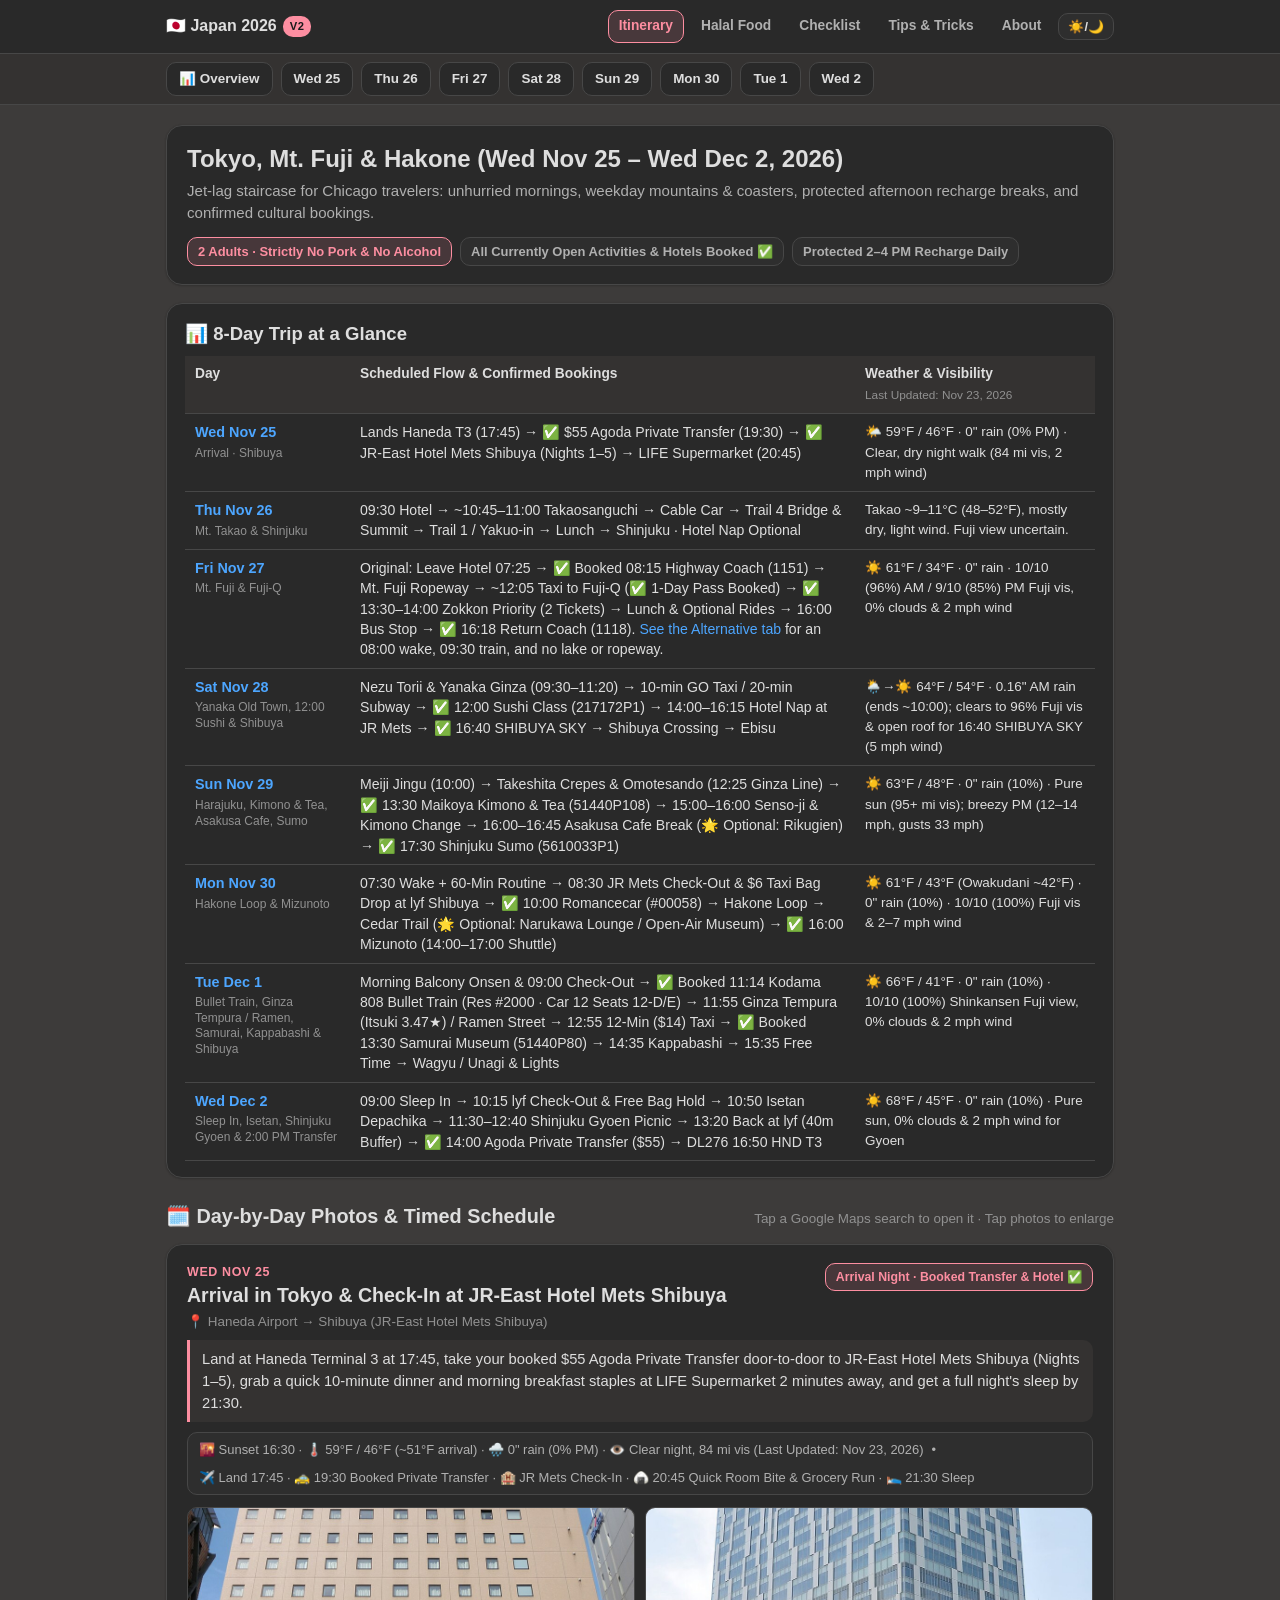
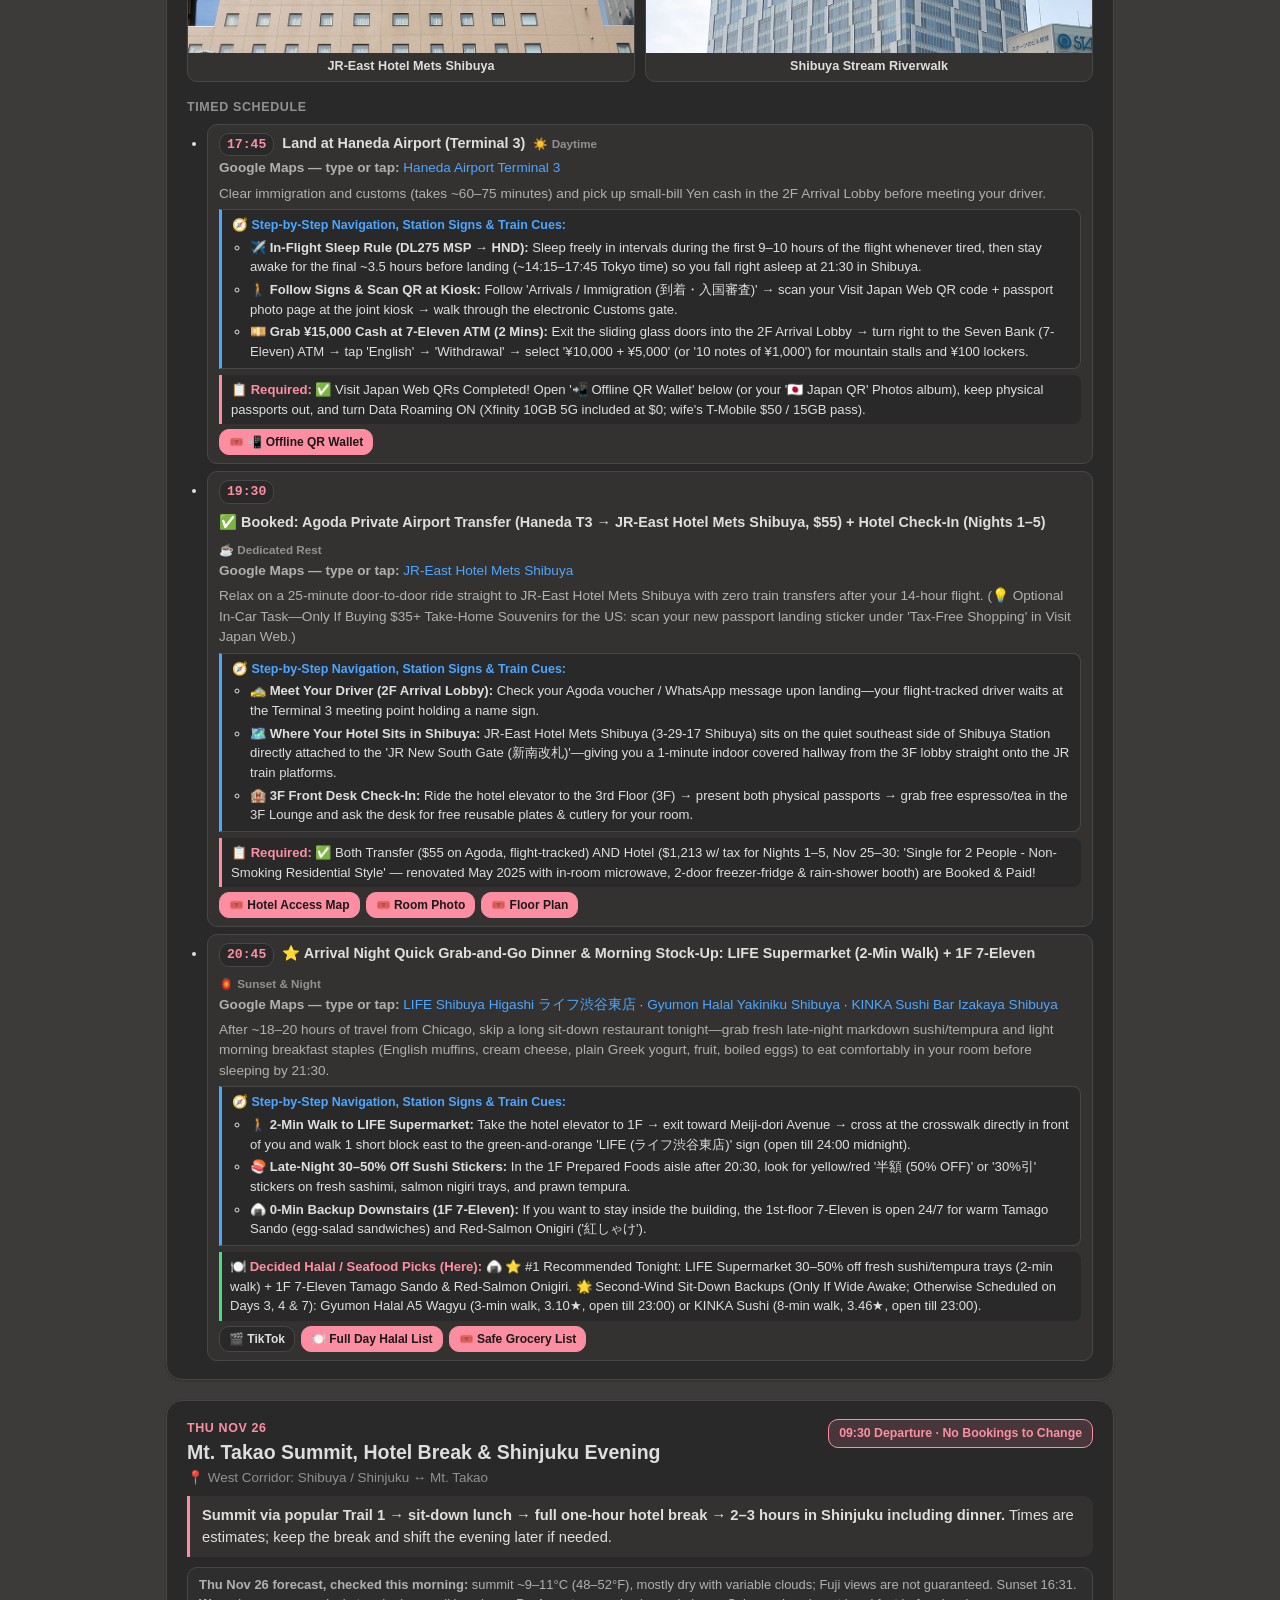
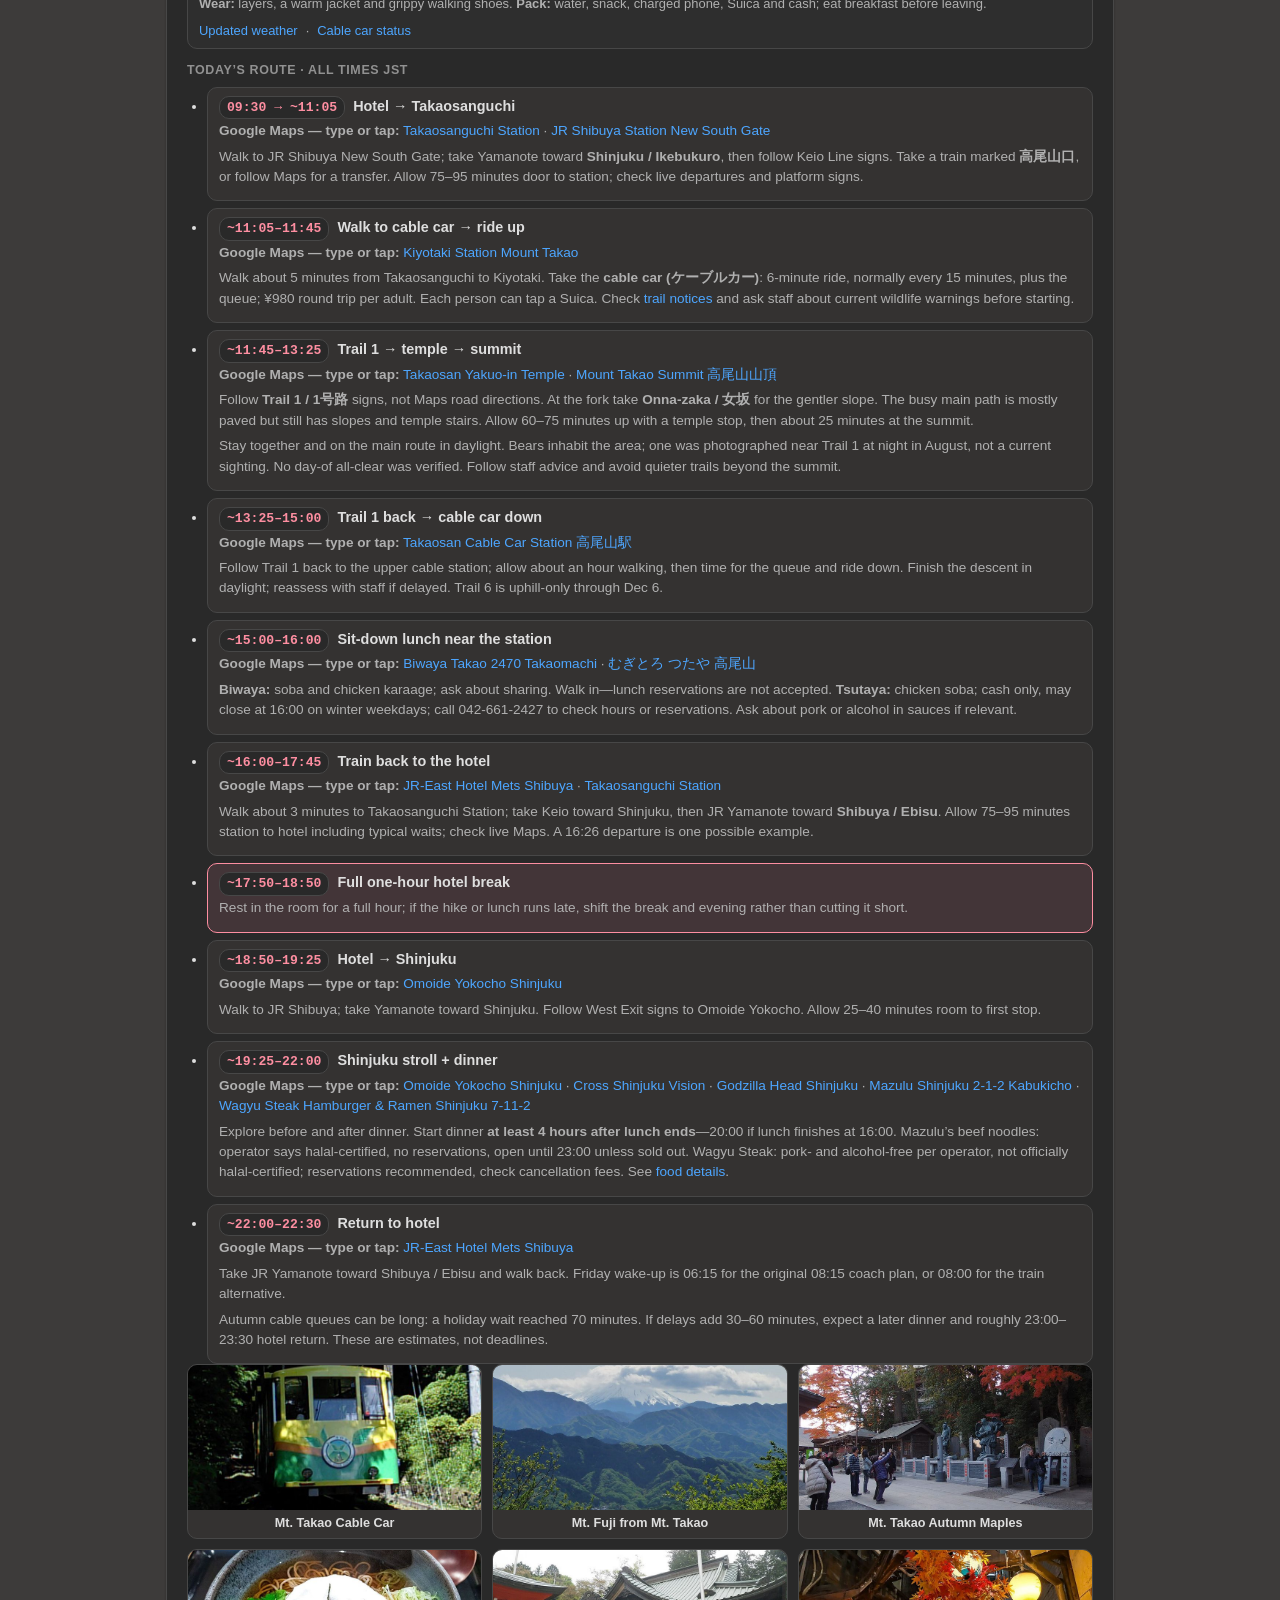
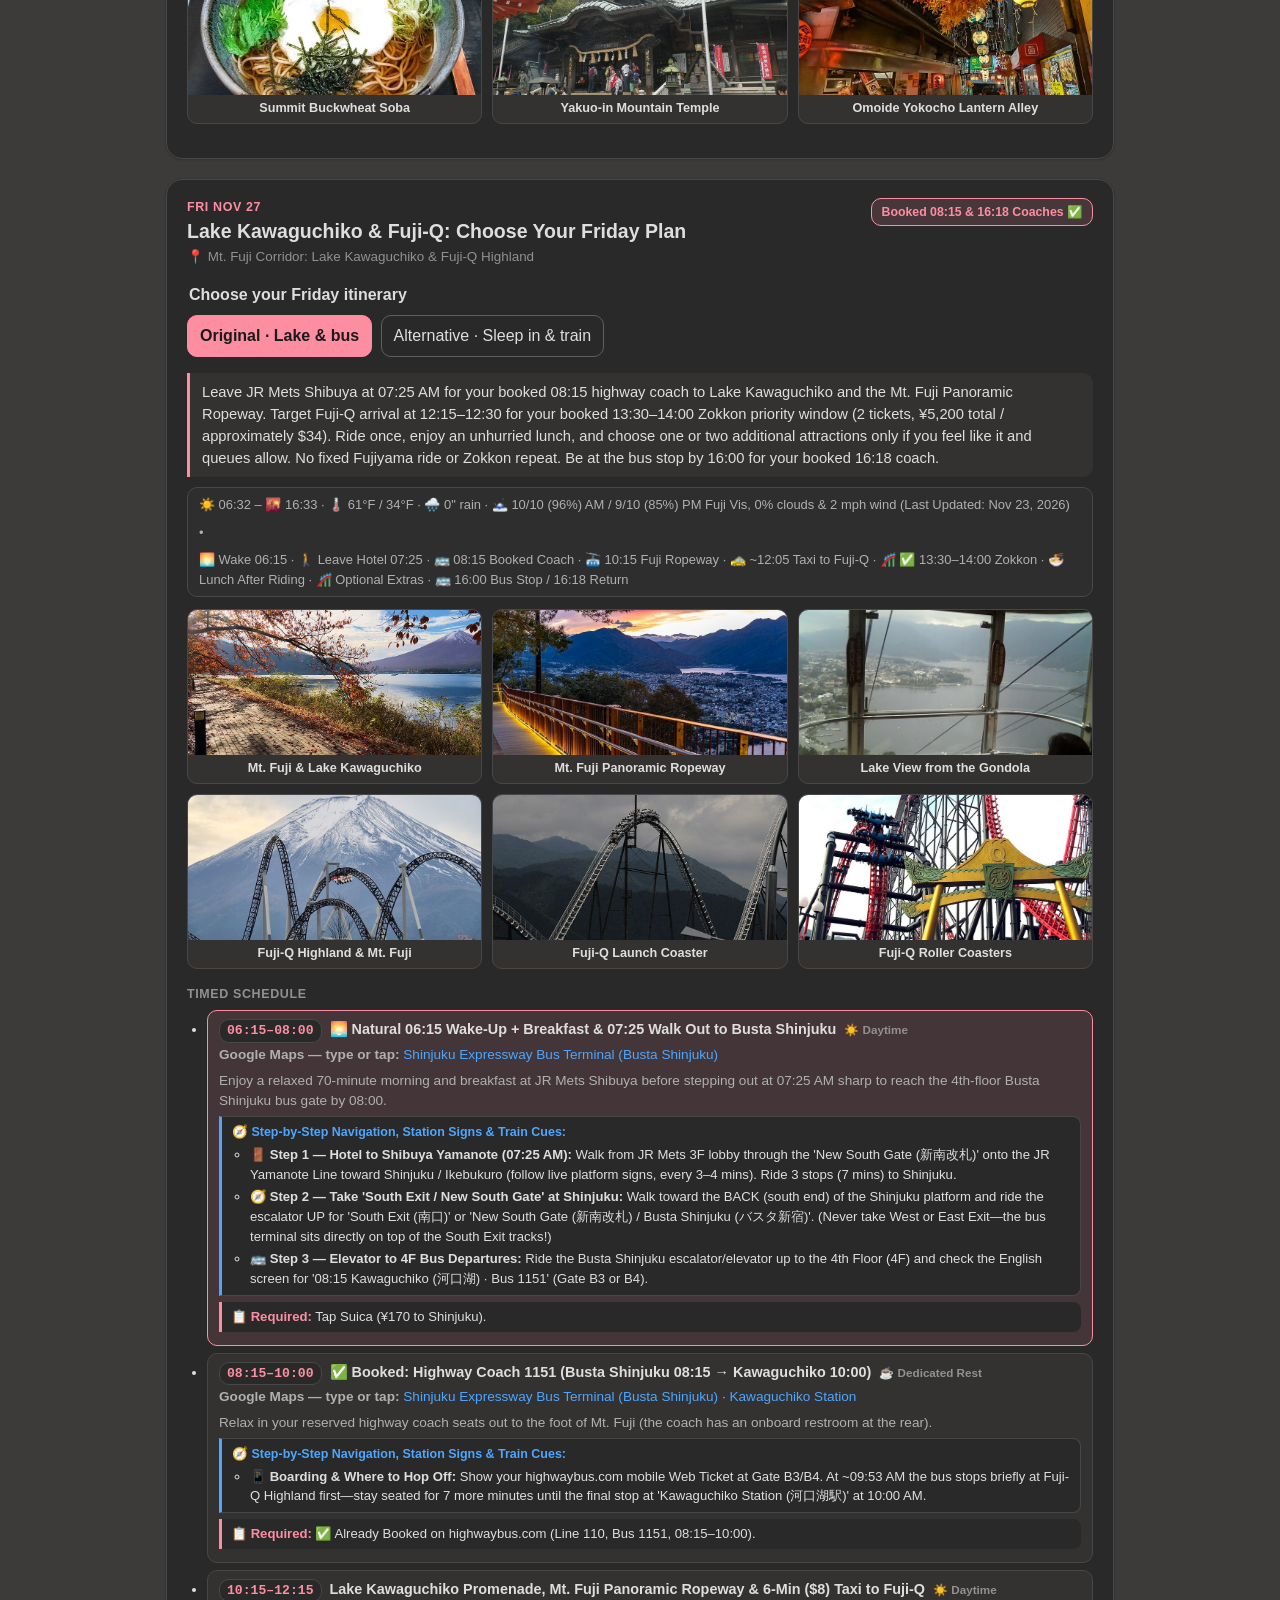
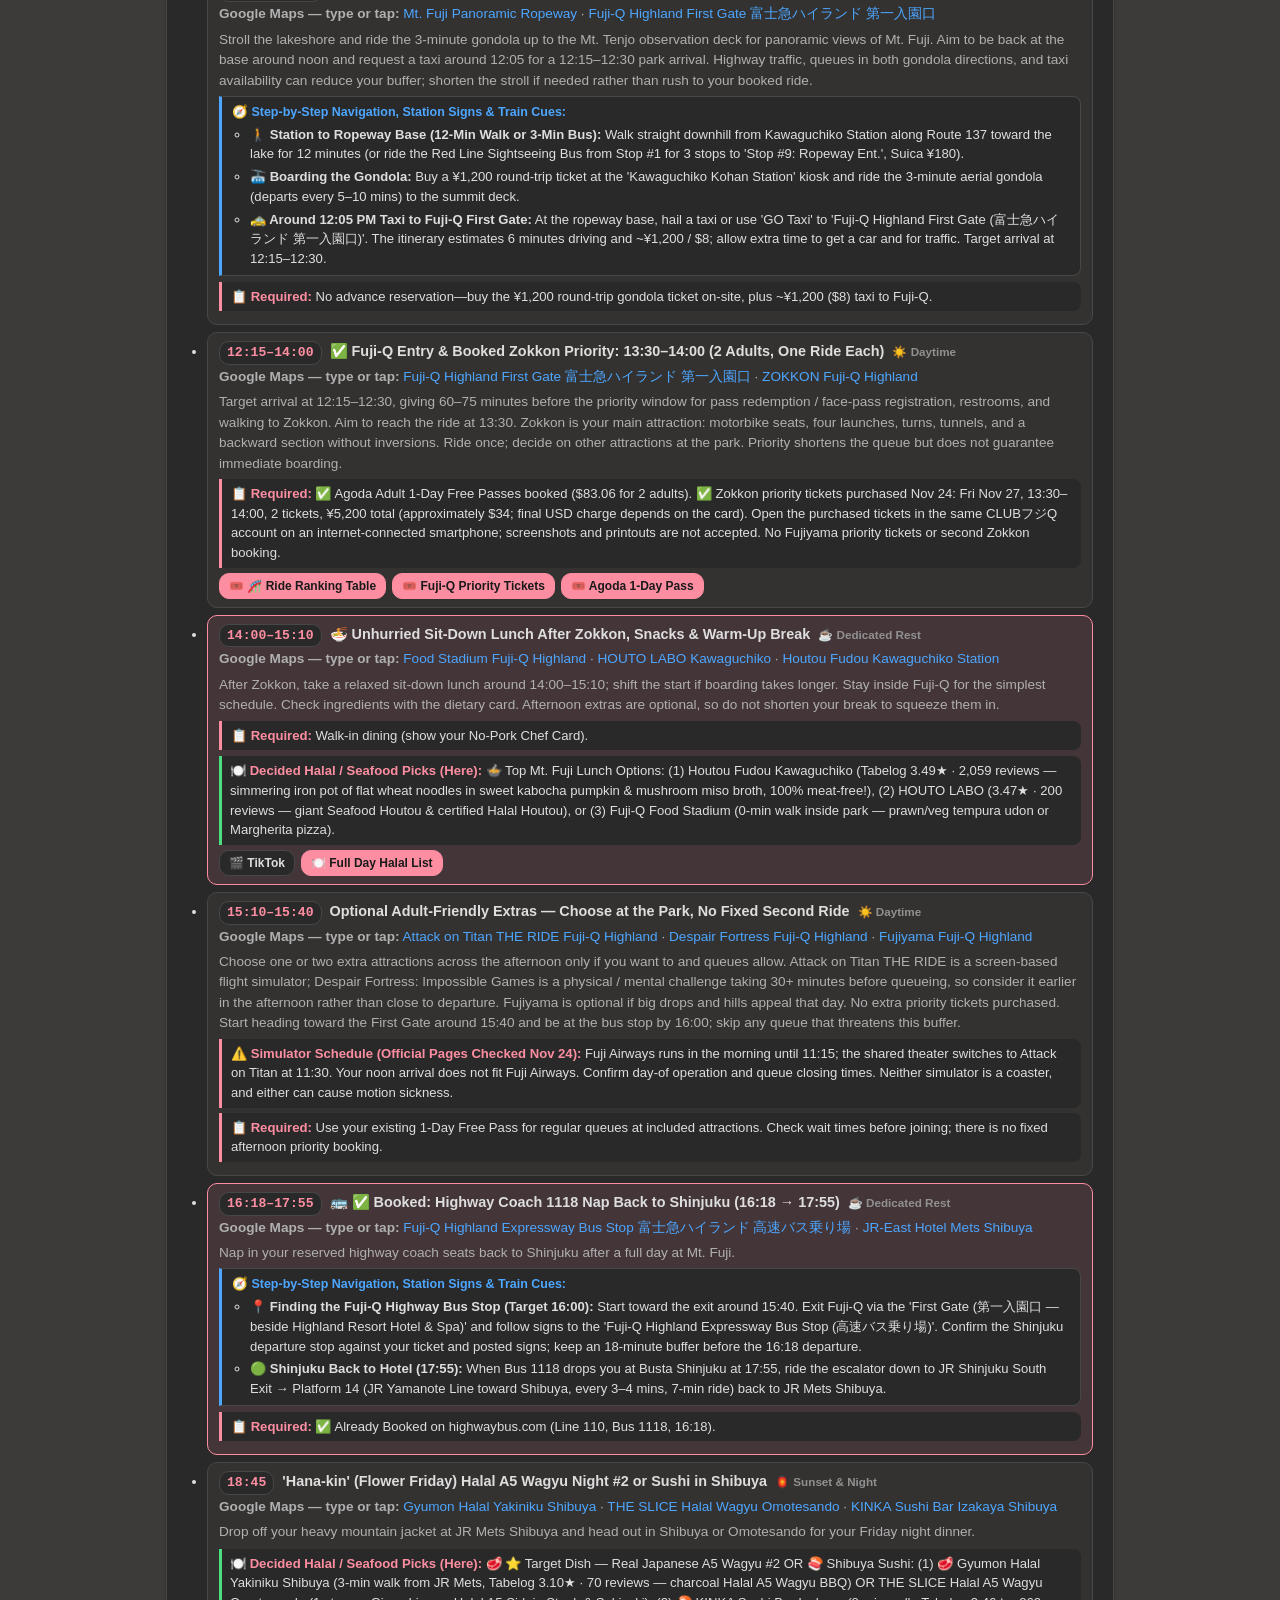
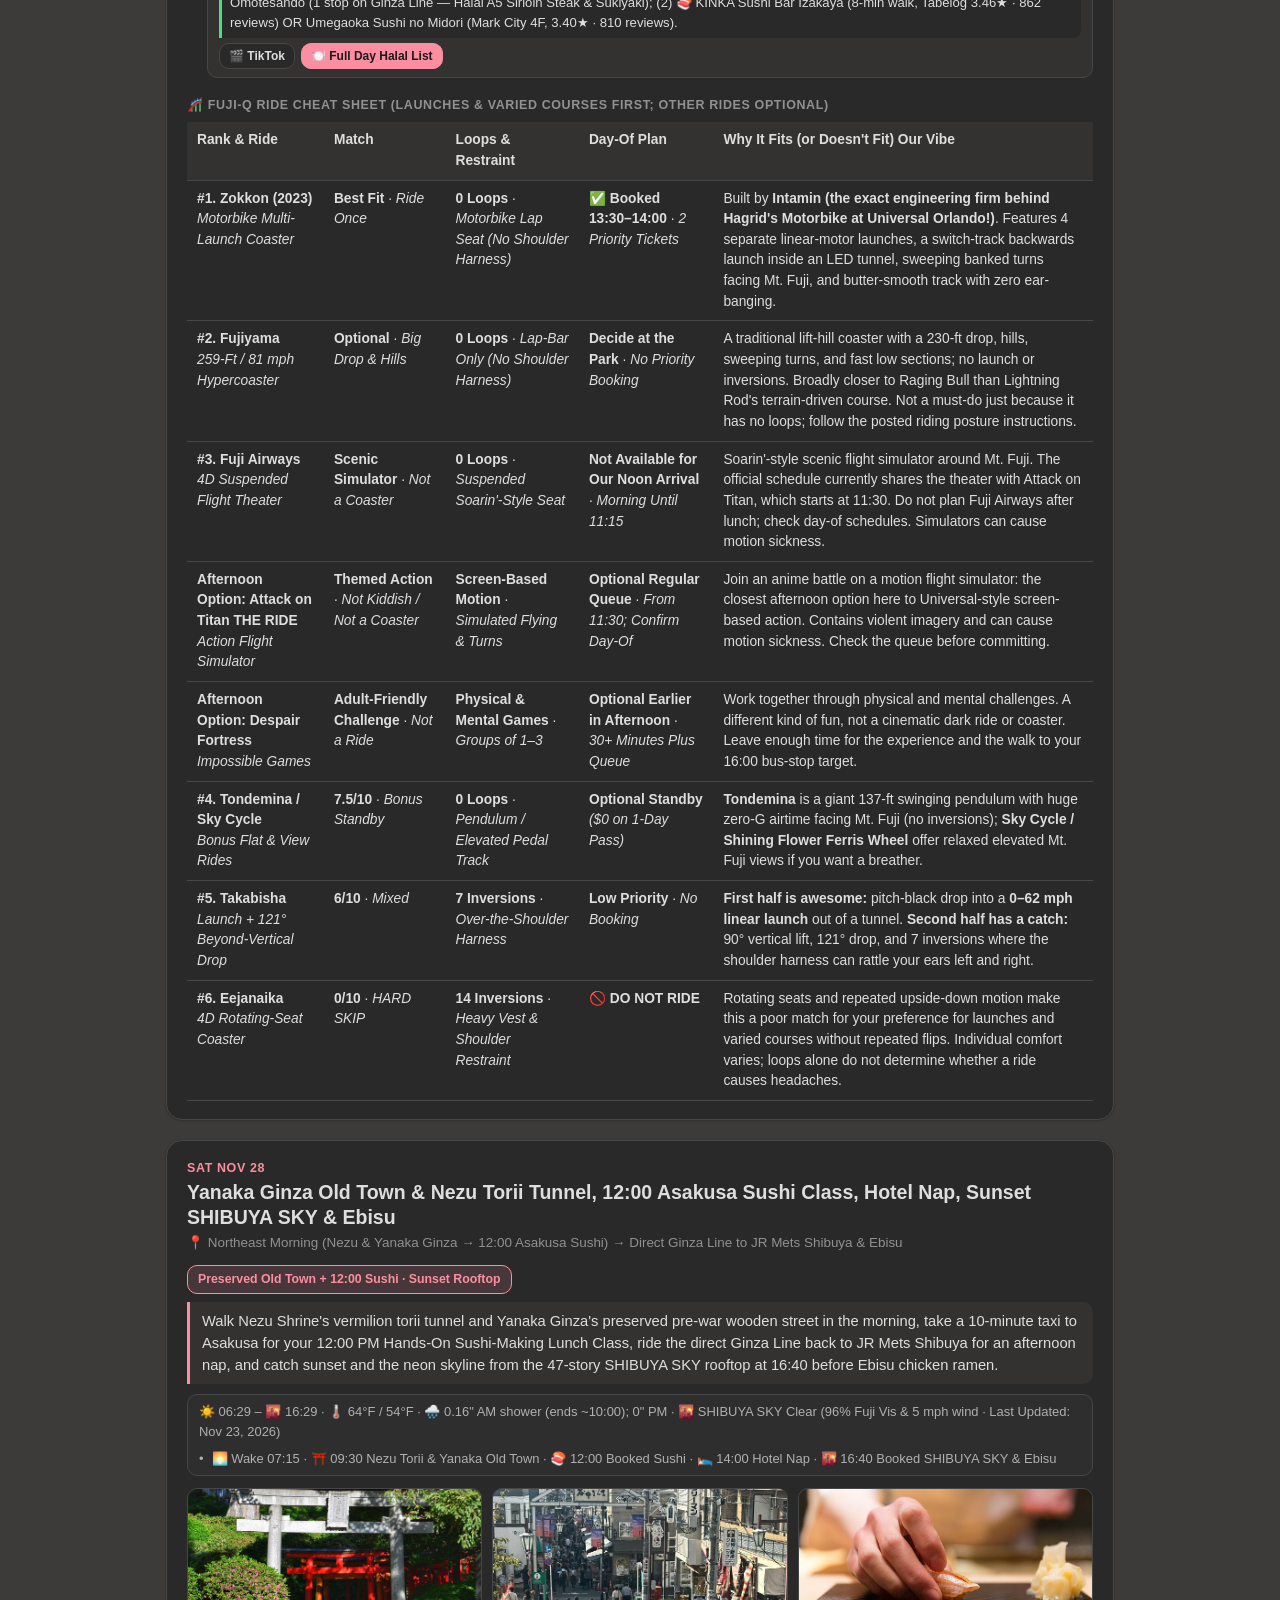
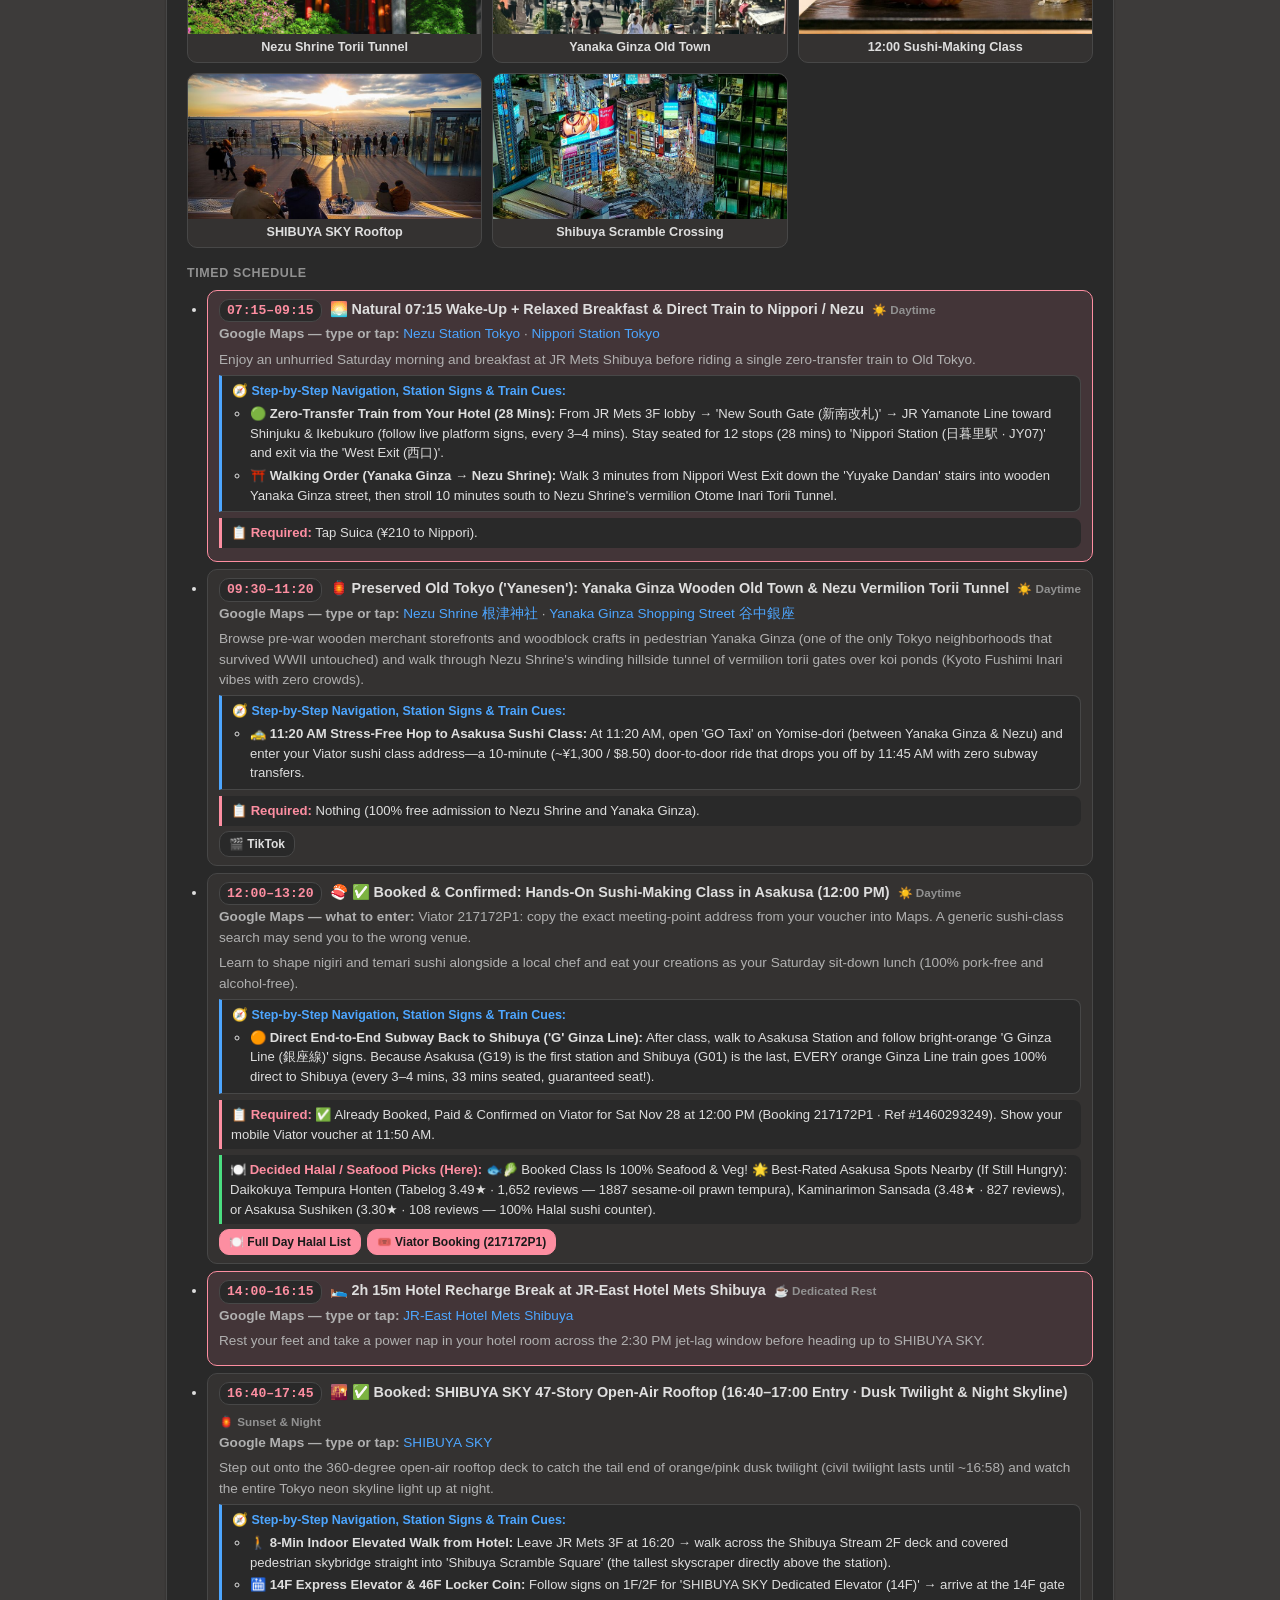
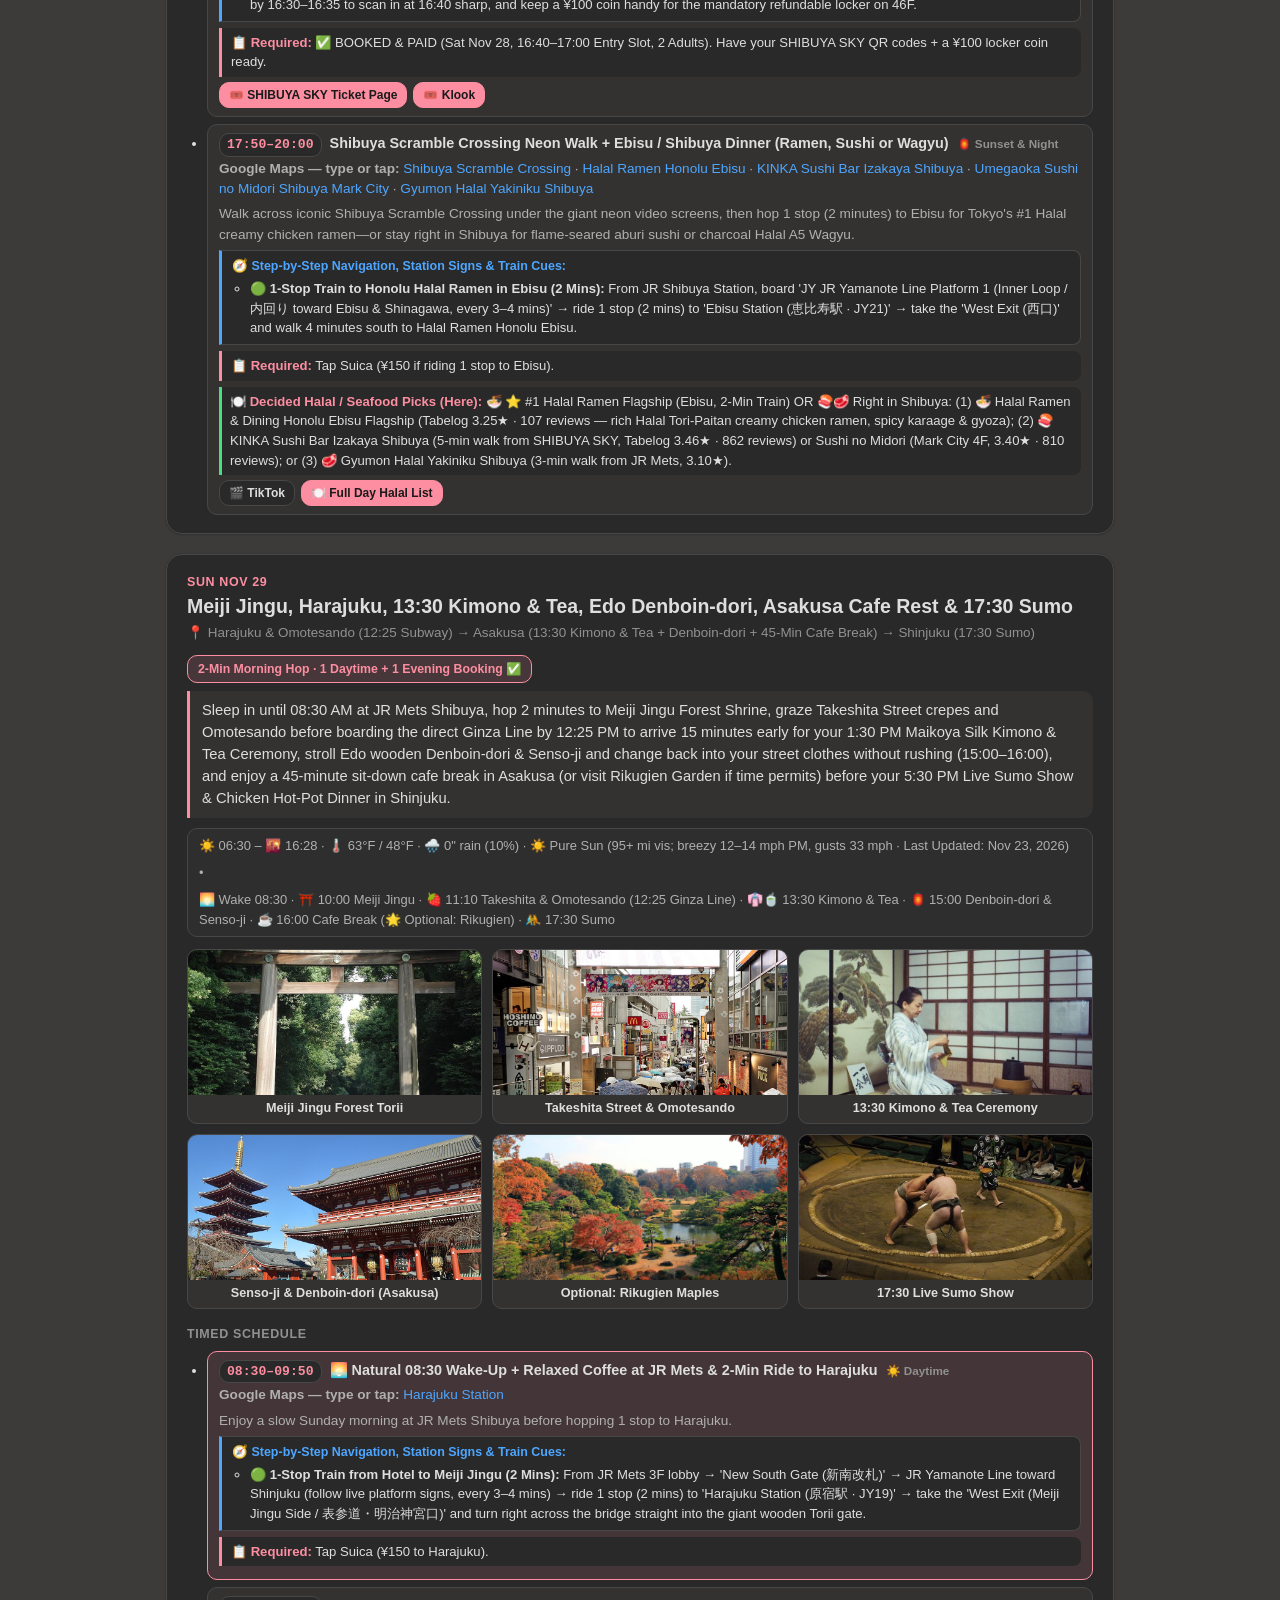
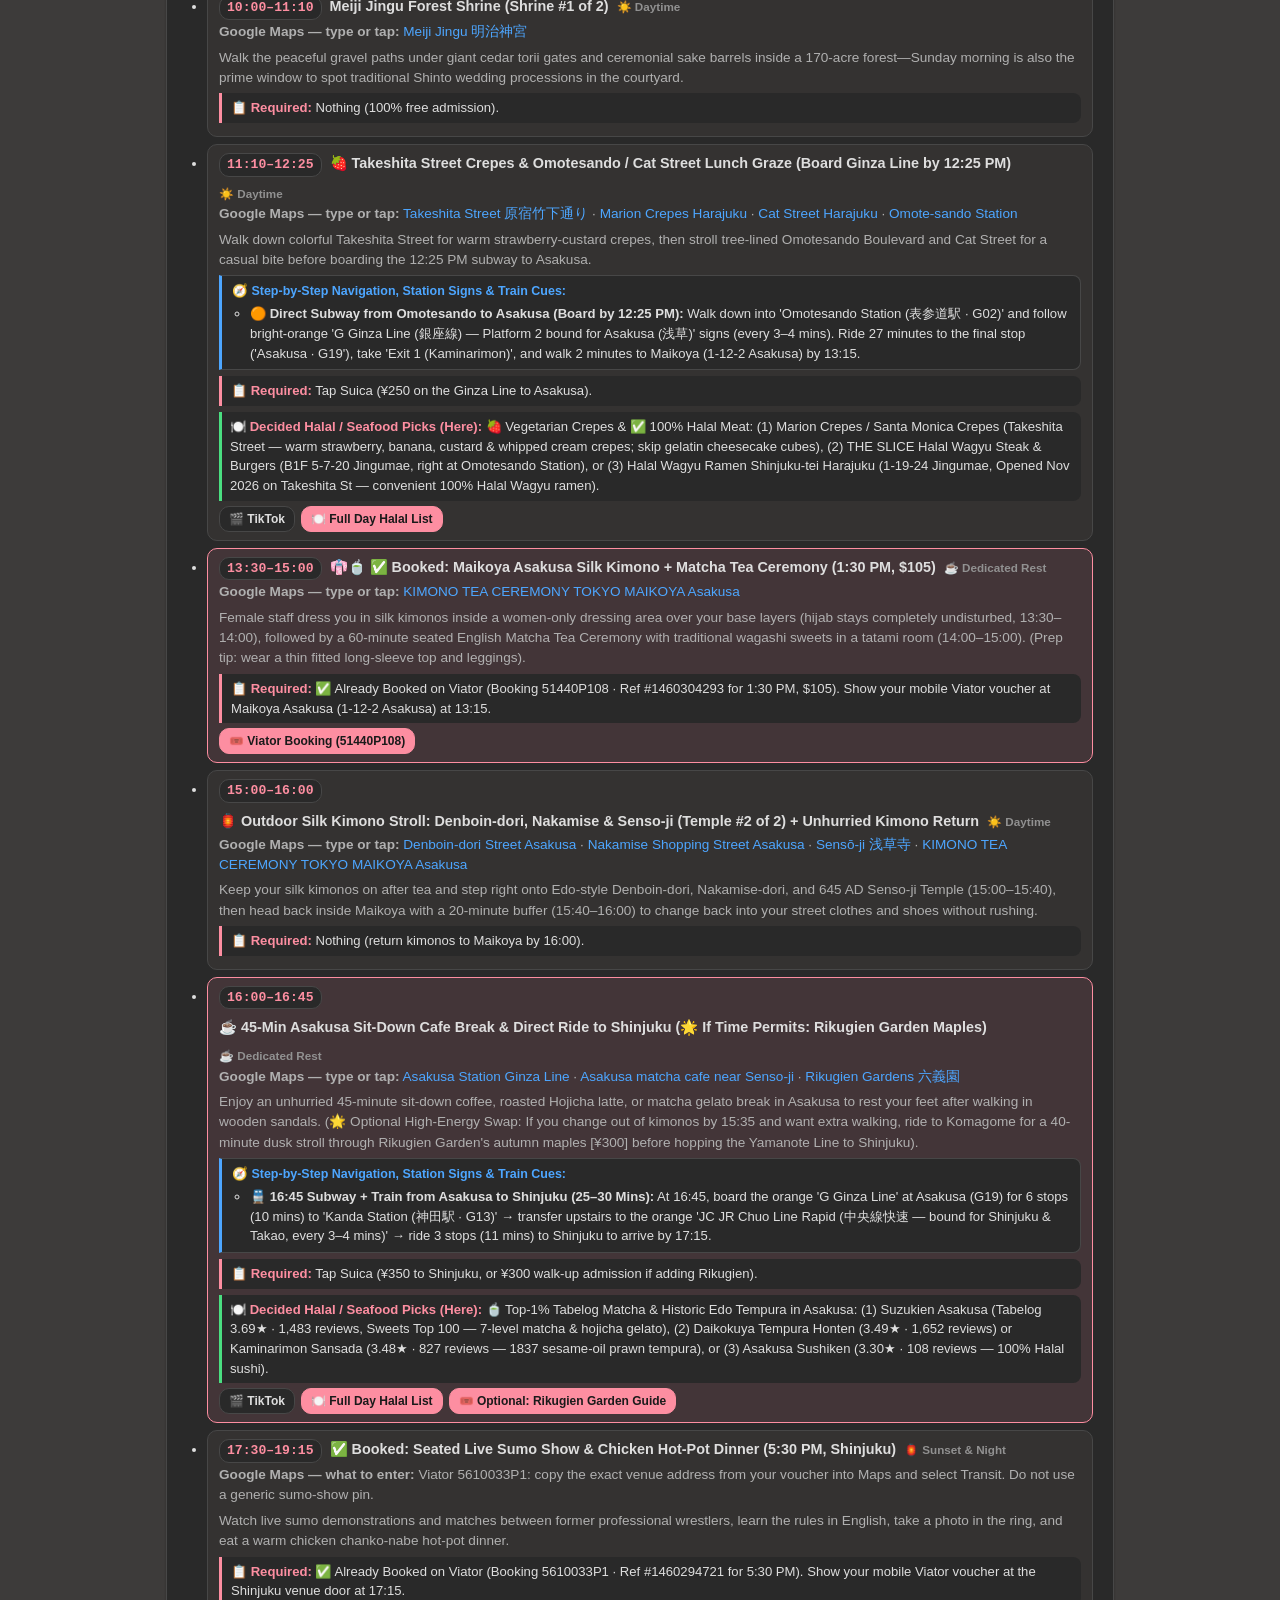
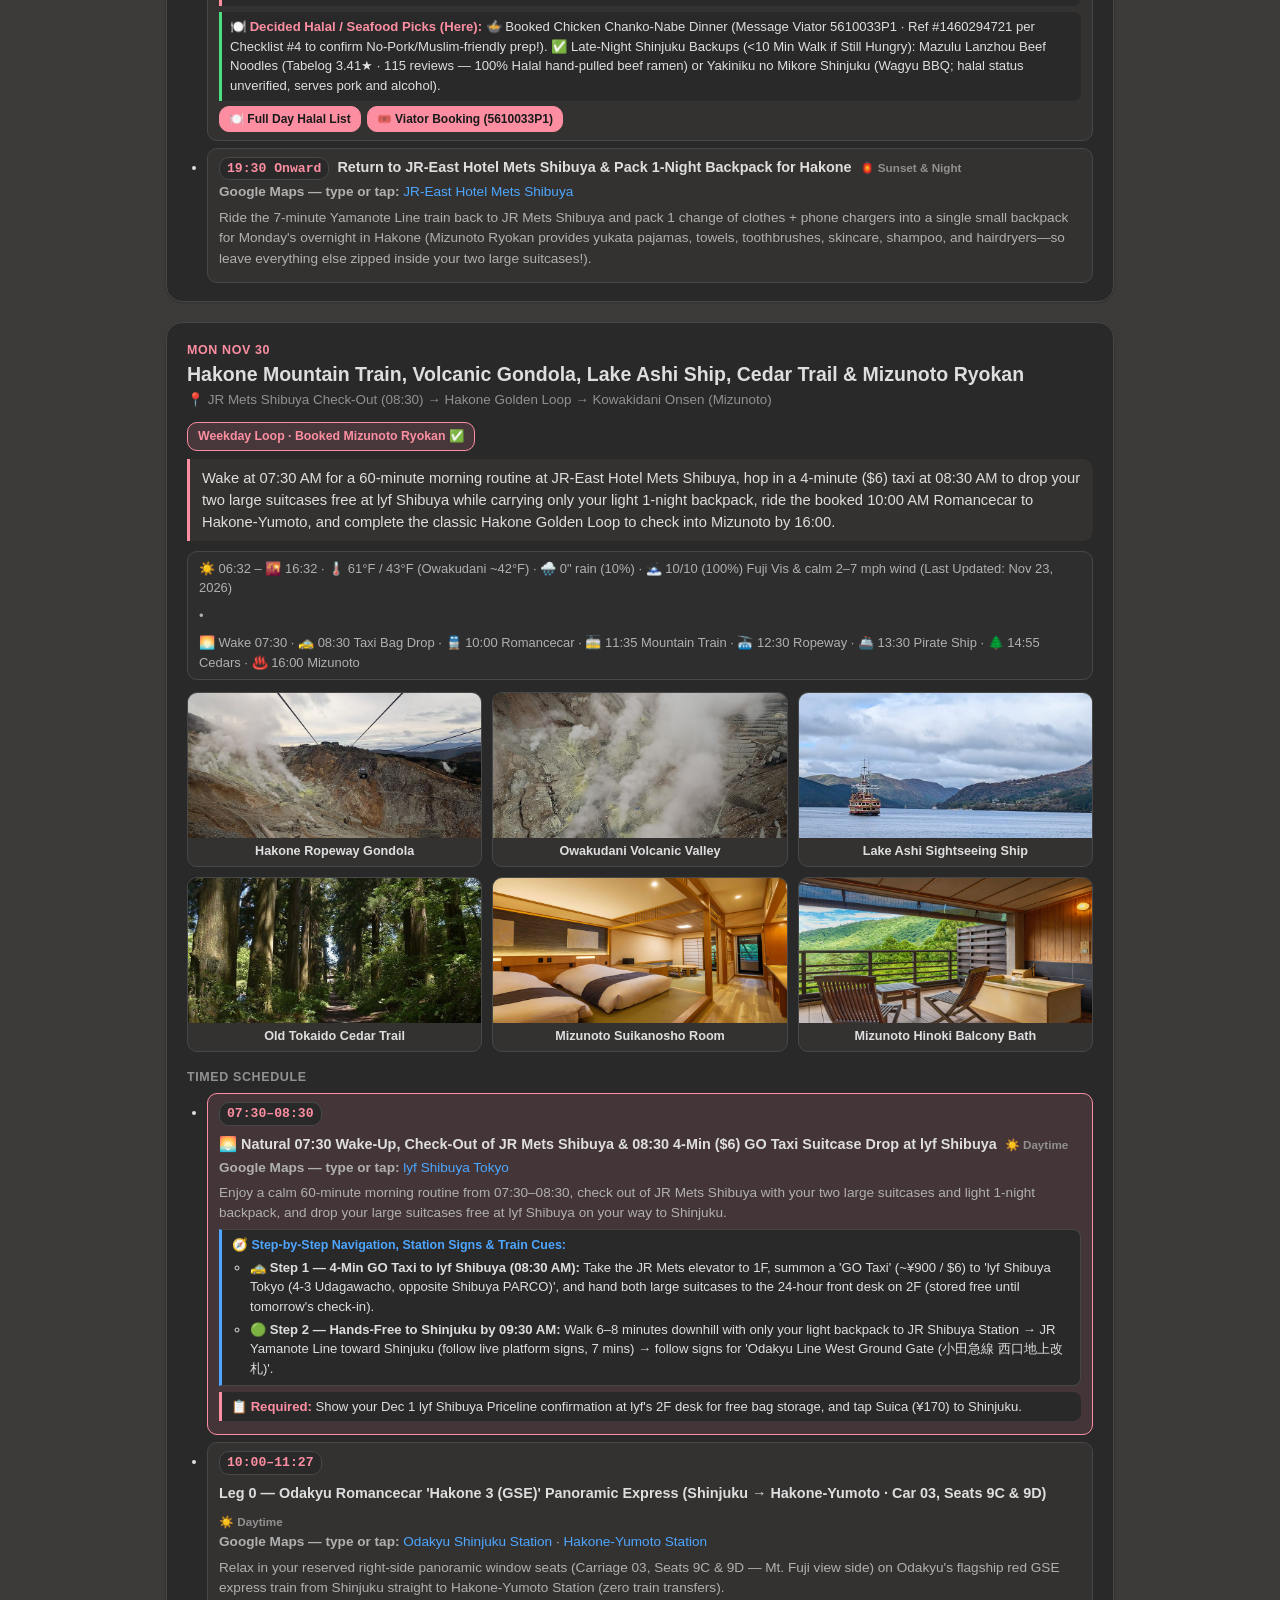
==== commit 8450ec22: "Add Friday sleep-in itinerary alternative Co-authored-by: Copilot <223556219+Copilot@users.noreply.g" ====
--- a/index.html
+++ b/index.html
@@ -18,7 +18,7 @@
     }
   })();
 </script>
-  <link rel="stylesheet" href="styles.css?v=29" />
+  <link rel="stylesheet" href="styles.css?v=30" />
 </head>
 <body>
   <header class="top-nav">
@@ -86,7 +86,7 @@
             <a href="#day-fri-27">Fri Nov 27</a>
             <div class="glance-sub">Mt. Fuji &amp; Fuji-Q</div>
           </td>
-          <td class="glance-items">Leave Hotel 07:25 → ✅ Booked 08:15 Highway Coach (1151) → Mt. Fuji Ropeway → ~12:05 Taxi to Fuji-Q (✅ 1-Day Pass Booked) → ✅ 13:30–14:00 Zokkon Priority (2 Tickets) → Lunch &amp; Optional Rides → 16:00 Bus Stop → ✅ 16:18 Return Coach (1118)</td>
+          <td class="glance-items">Original: Leave Hotel 07:25 → ✅ Booked 08:15 Highway Coach (1151) → Mt. Fuji Ropeway → ~12:05 Taxi to Fuji-Q (✅ 1-Day Pass Booked) → ✅ 13:30–14:00 Zokkon Priority (2 Tickets) → Lunch &amp; Optional Rides → 16:00 Bus Stop → ✅ 16:18 Return Coach (1118). <a href="#day-fri-27">See the Alternative tab</a> for an 08:00 wake, 09:30 train, and no lake or ropeway.</td>
           <td data-label="Weather &amp; Visibility (Updated Nov 23)" style="font-size:0.84rem;white-space:normal;min-width:210px;">☀️ 61°F / 34°F · 0&quot; rain · 10/10 (96%) AM / 9/10 (85%) PM Fuji vis, 0% clouds &amp; 2 mph wind</td>
         </tr><tr>
           <td class="glance-day">
@@ -265,7 +265,7 @@
             <li class="schedule-bullet">
               <div class="bullet-top"><span class="stop-time">~22:00–22:30</span><span class="stop-name">Return to hotel</span></div>
               <div class="stop-note map-pins"><strong>Google Maps — type or tap:</strong> <a href="https://www.google.com/maps/dir/?api=1&amp;destination=JR-East+Hotel+Mets+Shibuya&amp;travelmode=transit" target="_blank" rel="noopener">JR-East Hotel Mets Shibuya</a></div>
-              <div class="stop-note">Take JR Yamanote toward Shibuya / Ebisu and walk back. Friday wake-up is 06:15 for the 08:15 coach.</div>
+              <div class="stop-note">Take JR Yamanote toward Shibuya / Ebisu and walk back. Friday wake-up is 06:15 for the original 08:15 coach plan, or 08:00 for the train alternative.</div>
               <div class="stop-note">Autumn cable queues can be long: a holiday wait reached 70 minutes. If delays add 30–60 minutes, expect a later dinner and roughly 23:00–23:30 hotel return. These are estimates, not deadlines.</div>
             </li>
           </ul>
@@ -292,11 +292,18 @@
           <div class="day-top">
             <div>
               <div class="day-date">Fri Nov 27</div>
-              <h2 class="day-title">Mt. Fuji Panoramic Ropeway, Lake Kawaguchiko &amp; Fuji-Q Coasters</h2>
+              <h2 class="day-title">Lake Kawaguchiko &amp; Fuji-Q: Choose Your Friday Plan</h2>
               <div class="day-corridor">📍 Mt. Fuji Corridor: Lake Kawaguchiko &amp; Fuji-Q Highland</div>
             </div>
             <span class="crowd-pill">Booked 08:15 &amp; 16:18 Coaches ✅</span>
           </div>
+          <fieldset class="friday-plans">
+            <legend>Choose your Friday itinerary</legend>
+            <input type="radio" name="friday-plan" id="friday-original" checked />
+            <label for="friday-original">Original · Lake &amp; bus</label>
+            <input type="radio" name="friday-plan" id="friday-alternative" />
+            <label for="friday-alternative">Alternative · Sleep in &amp; train</label>
+            <div class="friday-original-panel">
           <div class="day-overview">Leave JR Mets Shibuya at 07:25 AM for your booked 08:15 highway coach to Lake Kawaguchiko and the Mt. Fuji Panoramic Ropeway. Target Fuji-Q arrival at 12:15–12:30 for your booked 13:30–14:00 Zokkon priority window (2 tickets, ¥5,200 total / approximately $34). Ride once, enjoy an unhurried lunch, and choose one or two additional attractions only if you feel like it and queues allow. No fixed Fujiyama ride or Zokkon repeat. Be at the bus stop by 16:00 for your booked 16:18 coach.</div>
           <div class="day-meta-bar">
             <span>☀️ 06:32 – 🌇 16:33 · 🌡️ 61°F / 34°F · 🌧️ 0&quot; rain · 🗻 10/10 (96%) AM / 9/10 (85%) PM Fuji Vis, 0% clouds &amp; 2 mph wind (Last Updated: Nov 23, 2026)</span>
@@ -429,6 +436,48 @@
               <div class="action-row"><a class="btn-pill" href="https://www.tiktok.com/search?q=wagyu+beef+or+sushi+dinner+near+Shibuya+Stream+or+Shinjuku+South+Exit" target="_blank" rel="noopener">🎬 TikTok</a><a class="btn-pill primary" href="halal.html#halal-day-fri-27">🍽️ Full Day Halal List</a></div>
             </li>
           </ul>
+            </div>
+            <div class="friday-alternative-panel">
+              <div class="day-overview"><strong>Sleep-in plan:</strong> Wake at 08:00, take your booked 09:30 Kaiji to Otsuki, then the Fujikyu Railway to Fuji-Q. Skip the lake and ropeway. Your Zokkon priority window and 16:18 return bus stay the same.</div>
+              <div class="stop-req"><strong>Decide before 08:05:</strong> If taking the train, the 08:15 outbound bus's online refund deadline is 08:05 for credit-card tickets; the route lists a 50% fee from the day before travel. Check your booking now, and make sure you do not cancel the 16:18 return. <a href="https://www.highwaybus.com/gp/info/accept?lineGroupNo=1&amp;lineId=110" target="_blank" rel="noopener">Official bus rules</a></div>
+              <div class="schedule-heading">Sleep-In Timed Schedule</div>
+              <ul class="schedule-list">
+                <li class="schedule-bullet">
+                  <div class="bullet-top"><span class="stop-time">08:00–09:00</span><span class="stop-name">Wake, get ready and leave JR Mets Shibuya around 09:00</span></div>
+                  <div class="stop-note">Keep breakfast simple. Have your Kaiji reservation ready on your phone and make sure each Suica has enough money for the separate basic fare. If you need to collect any paper tickets, allow extra time.</div>
+                </li>
+                <li class="schedule-bullet">
+                  <div class="bullet-top"><span class="stop-time">~09:06–09:14</span><span class="stop-name">Shibuya to Shinjuku on the JR Yamanote Line</span></div>
+                  <div class="stop-note">From the hotel, follow signs to the JR Yamanote Line toward Shinjuku. Aim for the 09:06 train; confirm live departure signs. At Shinjuku, follow the signs for the Kaiji / Chuo Line limited express and check the departure board for your platform and car. Stay inside the JR gates.</div>
+                </li>
+                <li class="schedule-bullet">
+                  <div class="bullet-top"><span class="stop-time">09:30–10:36</span><span class="stop-name">✅ Booked: Kaiji 11, Shinjuku to Otsuki</span></div>
+                  <div class="stop-note">Sit in your reserved seats and get off at Otsuki (大月). The booked Express Train e-tickets cover the limited-express charge only; each person also needs the basic fare via Suica or a separate ticket. Keep your reservation details available for inspection.</div>
+                </li>
+                <li class="schedule-bullet">
+                  <div class="bullet-top"><span class="stop-time">10:36–11:43</span><span class="stop-name">Transfer at Otsuki to Fujisan View Express No. 11</span></div>
+                  <div class="stop-note">Follow signs for the Fujikyu Railway / Kawaguchiko and transfer to the <strong>10:49</strong> train: 13 minutes between trains. Get off at Fuji-Q Highland (富士急ハイランド) at <strong>11:43</strong>. This leg is <strong>not booked</strong>: car 3 is unreserved, seats are not guaranteed and boarding may be restricted if crowded. The Otsuki–Fuji-Q fare is ¥1,100 plus a ¥400 express charge per person; obtain the required express ticket. Ask station staff if unsure where to pay or transfer.</div>
+                  <div class="stop-note"><strong>Fallback:</strong> If you miss it or cannot board, the 11:06 local train is scheduled to arrive at Fuji-Q at 12:02; regular fare is ¥1,100 per person, with no express charge. Check the station departure board for the day's service. <a href="https://www.fujikyu-railway.jp/en/train/fujisan_view_express.php" target="_blank" rel="noopener">Fujikyu timetable and seating</a></div>
+                </li>
+                <li class="schedule-bullet">
+                  <div class="bullet-top"><span class="stop-time">~11:43–14:00</span><span class="stop-name">Fuji-Q entry and ✅ Zokkon priority, 13:30–14:00</span></div>
+                  <div class="stop-note">Go straight into the park, redeem your booked passes and complete any required face-pass registration. Find Zokkon and aim to be there at 13:30. Open the two priority tickets in the CLUBフジQ account on an internet-connected phone; screenshots and printouts are not accepted. The window can become tight if trains or entry are delayed, so skip extras before the ride if necessary.</div>
+                </li>
+                <li class="schedule-bullet break-bullet">
+                  <div class="bullet-top"><span class="stop-time">~14:00–15:40</span><span class="stop-name">Lunch and optional rides</span></div>
+                  <div class="stop-note">After Zokkon, eat inside the park and choose extra rides only if time and queues allow. Confirm food contains no pork or alcohol. <a href="halal.html#halal-day-fri-27">Friday food options</a> · <a href="#fujiq-rides">Ride cheat sheet</a></div>
+                </li>
+                <li class="schedule-bullet">
+                  <div class="bullet-top"><span class="stop-time">15:40–17:55</span><span class="stop-name">✅ Keep the booked 16:18 bus to Shinjuku</span></div>
+                  <div class="stop-note">Start toward First Gate around 15:40; aim for the Fuji-Q expressway bus stop at 16:00. Confirm the stop on your ticket and signs. Bus 1118 leaves at 16:18, scheduled to reach Shinjuku at 17:55; then take the Yamanote Line toward Shibuya back to the hotel.</div>
+                </li>
+                <li class="schedule-bullet">
+                  <div class="bullet-top"><span class="stop-time">~18:45 onward</span><span class="stop-name">Dinner in Shibuya or Omotesando</span></div>
+                  <div class="stop-note">Drop your jacket at the hotel and enjoy your evening. <a href="halal.html#halal-day-fri-27">See Friday dinner options</a>; confirm no pork or alcohol before ordering.</div>
+                </li>
+              </ul>
+            </div>
+          </fieldset>
           <div class="schedule-heading" id="fujiq-rides" style="margin-top:18px;scroll-margin-top:120px;">🎢 Fuji-Q Ride Cheat Sheet (Launches &amp; Varied Courses First; Other Rides Optional)</div>
           <div class="table-wrap" style="margin-top:8px;">
             <table class="clean-table stack-mobile">
--- a/styles.css
+++ b/styles.css
@@ -50,6 +50,48 @@
   --cp-panel-strong: rgba(41, 41, 41, 0.96);
   --cp-sheen: rgba(255, 255, 255, 0.04);
   --cp-highlight: rgba(253, 142, 161, 0.12);
+}
+
+.friday-plans {
+  border: 0;
+  margin: 16px 0 0;
+  padding: 0;
+  min-width: 0;
+}
+.friday-plans legend {
+  font-weight: 700;
+  margin-bottom: 8px;
+}
+.friday-plans input {
+  position: absolute;
+  opacity: 0;
+}
+.friday-plans label {
+  display: inline-block;
+  cursor: pointer;
+  border: 1px solid var(--cp-border-strong);
+  border-radius: 0.625rem;
+  padding: 8px 12px;
+  margin: 0 4px 8px 0;
+  background: var(--cp-surface);
+  color: var(--cp-text);
+}
+.friday-plans input:checked + label {
+  background: var(--cp-accent);
+  border-color: var(--cp-accent);
+  color: var(--cp-accent-fg);
+  font-weight: 700;
+}
+.friday-plans input:focus-visible + label {
+  outline: 3px solid var(--cp-link);
+  outline-offset: 2px;
+}
+.friday-alternative-panel,
+#friday-alternative:checked ~ .friday-original-panel {
+  display: none;
+}
+#friday-alternative:checked ~ .friday-alternative-panel {
+  display: block;
 }
 
 *, *::before, *::after {
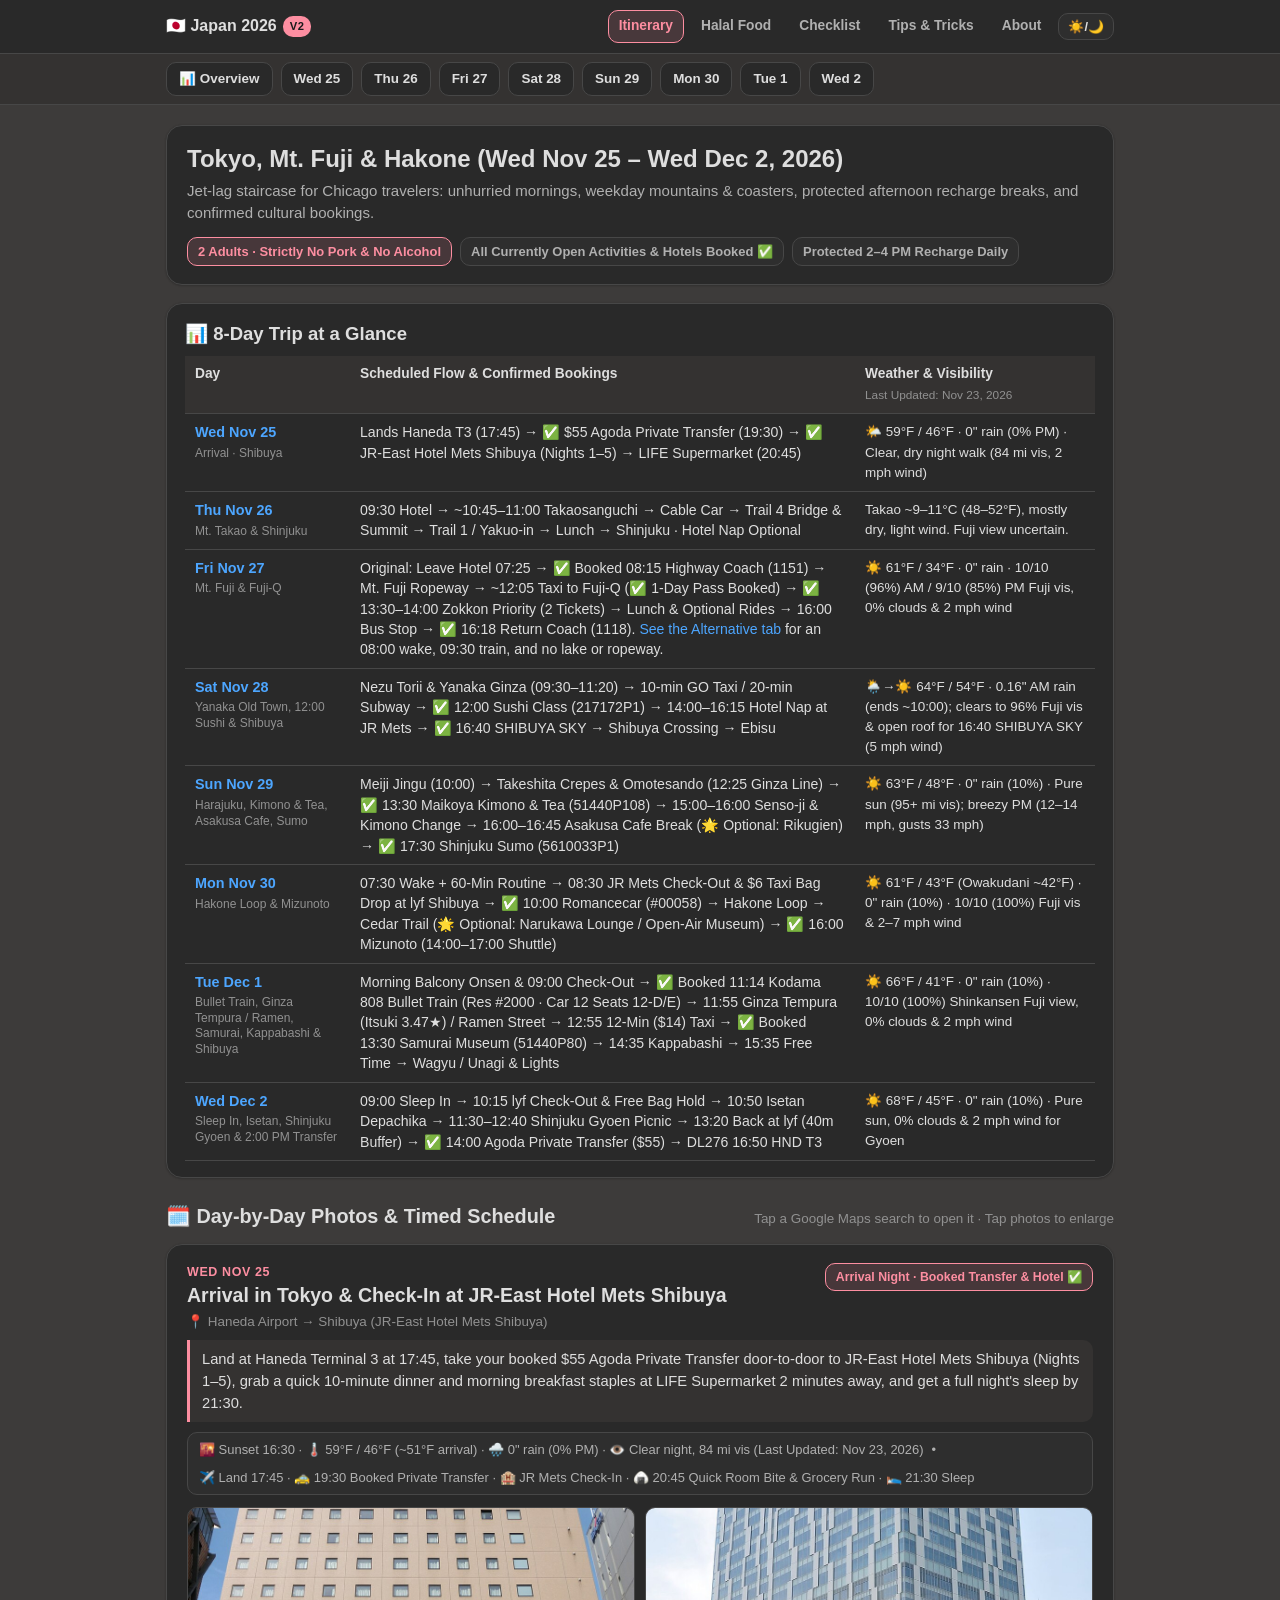
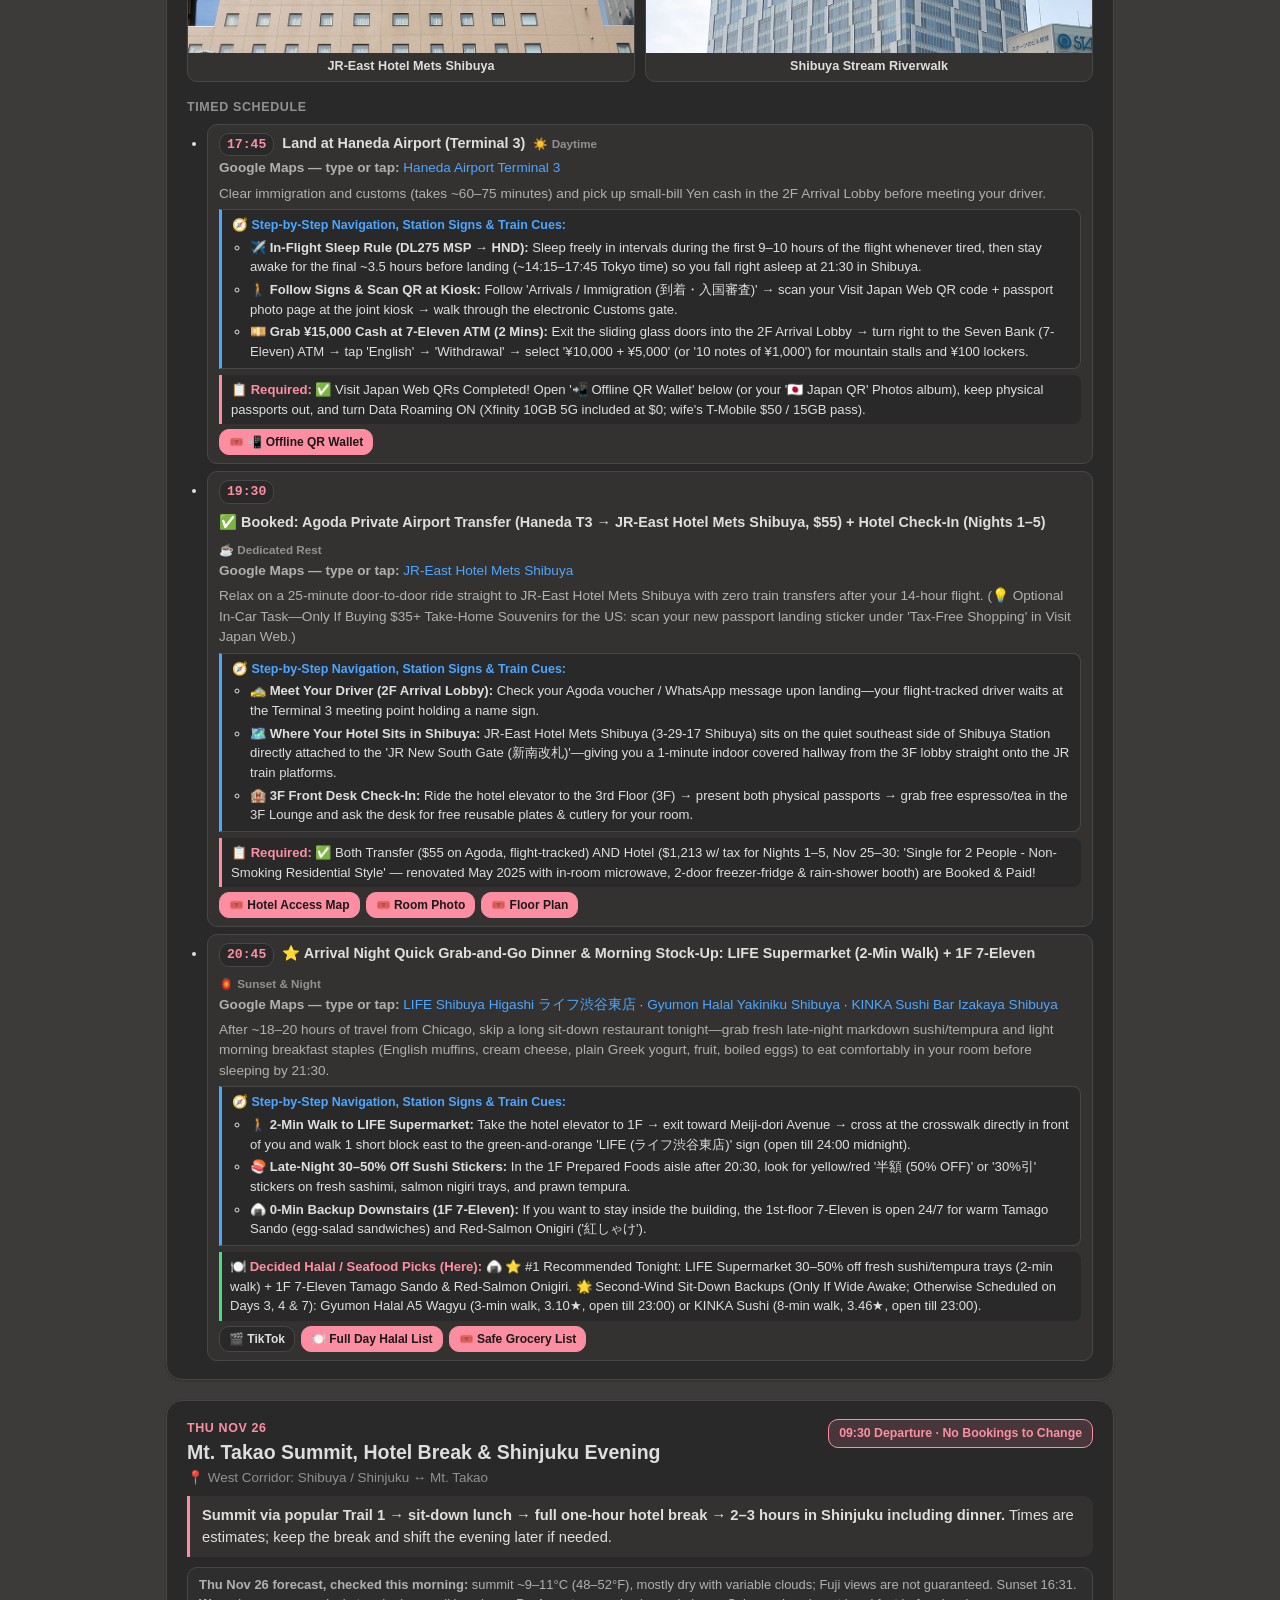
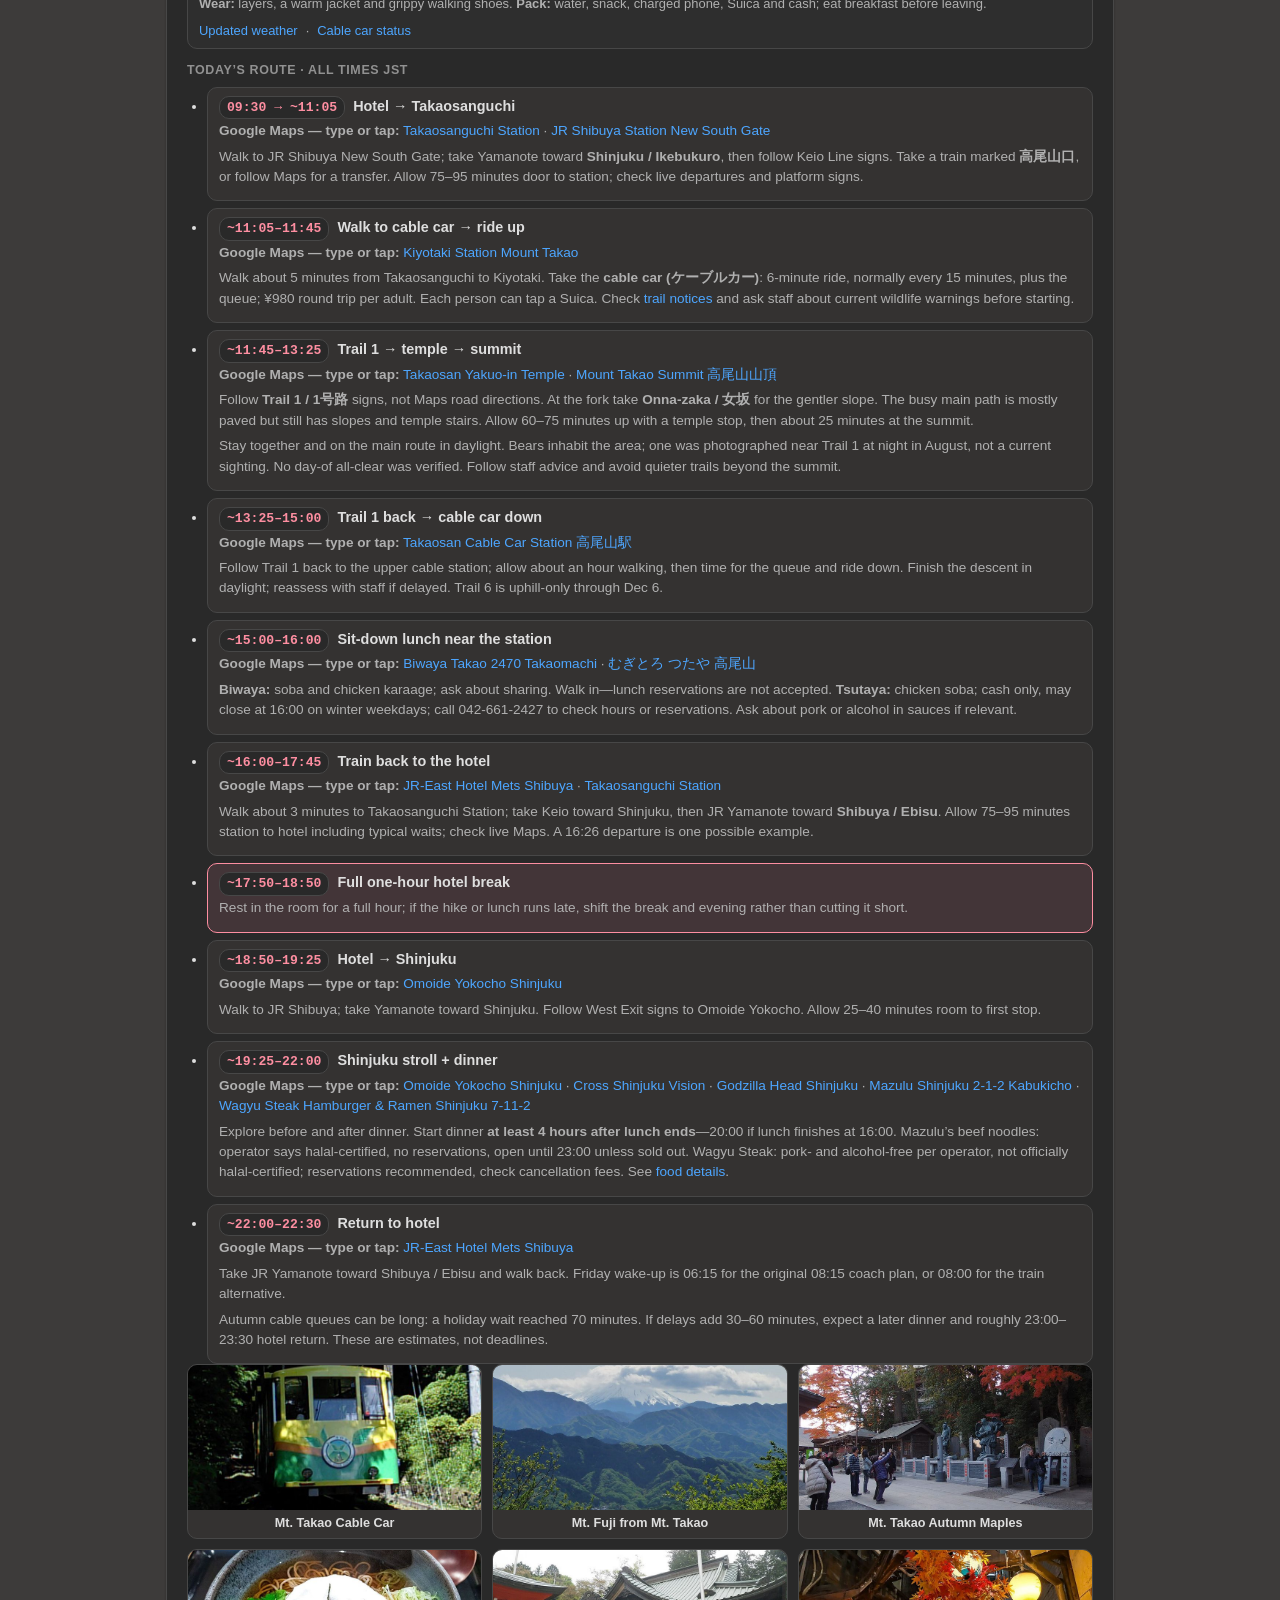
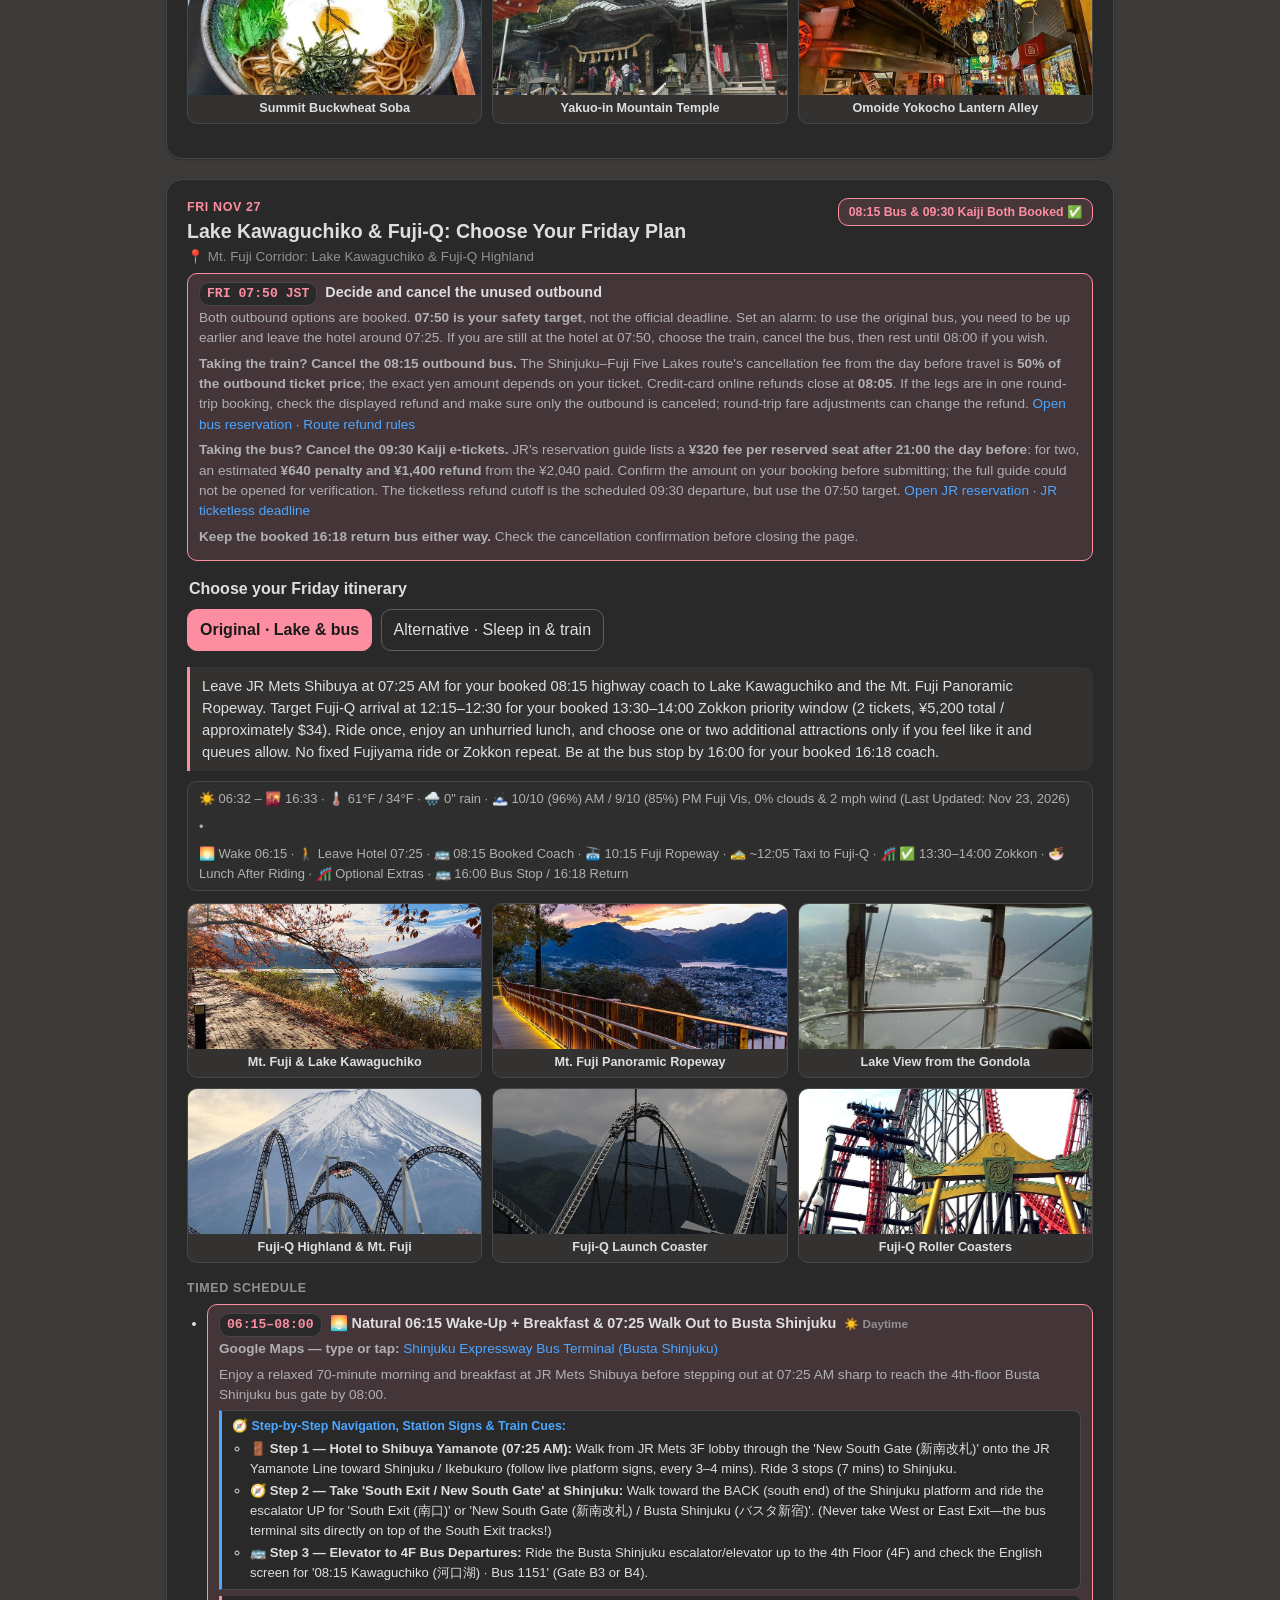
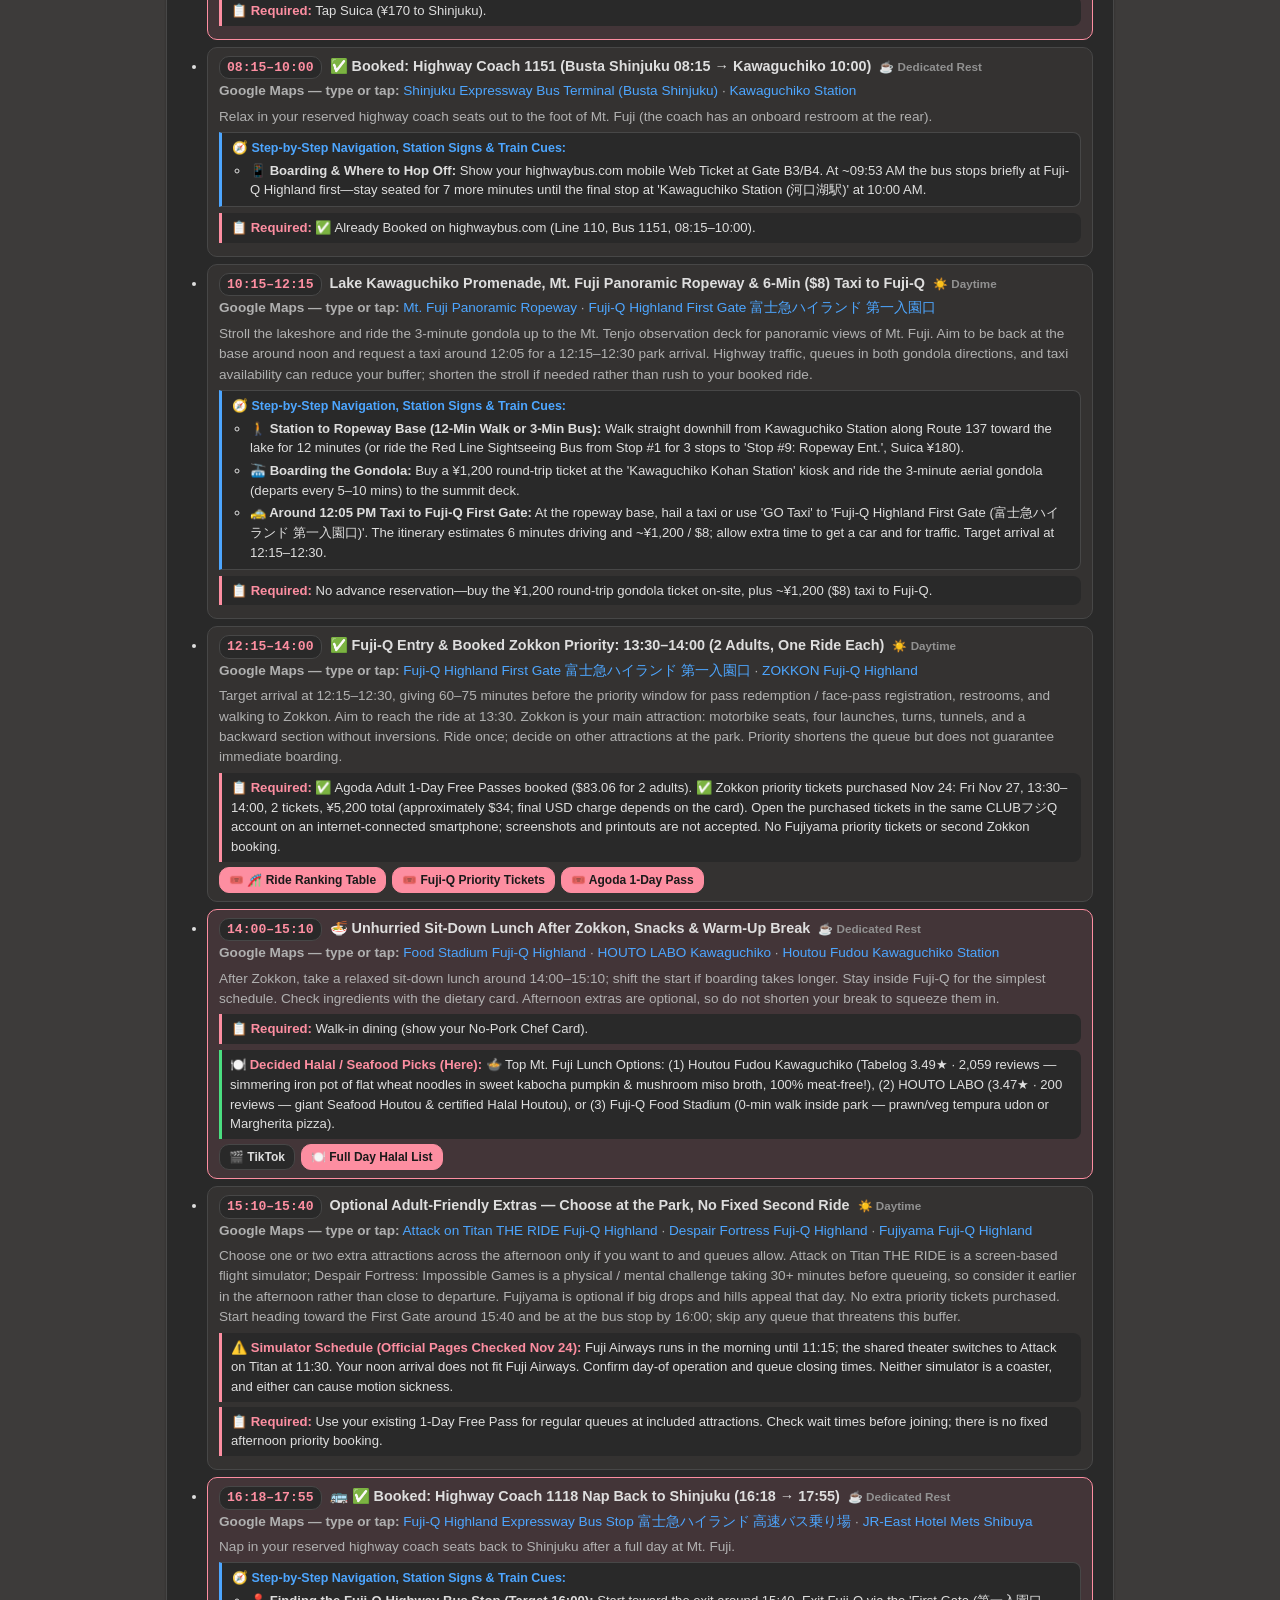
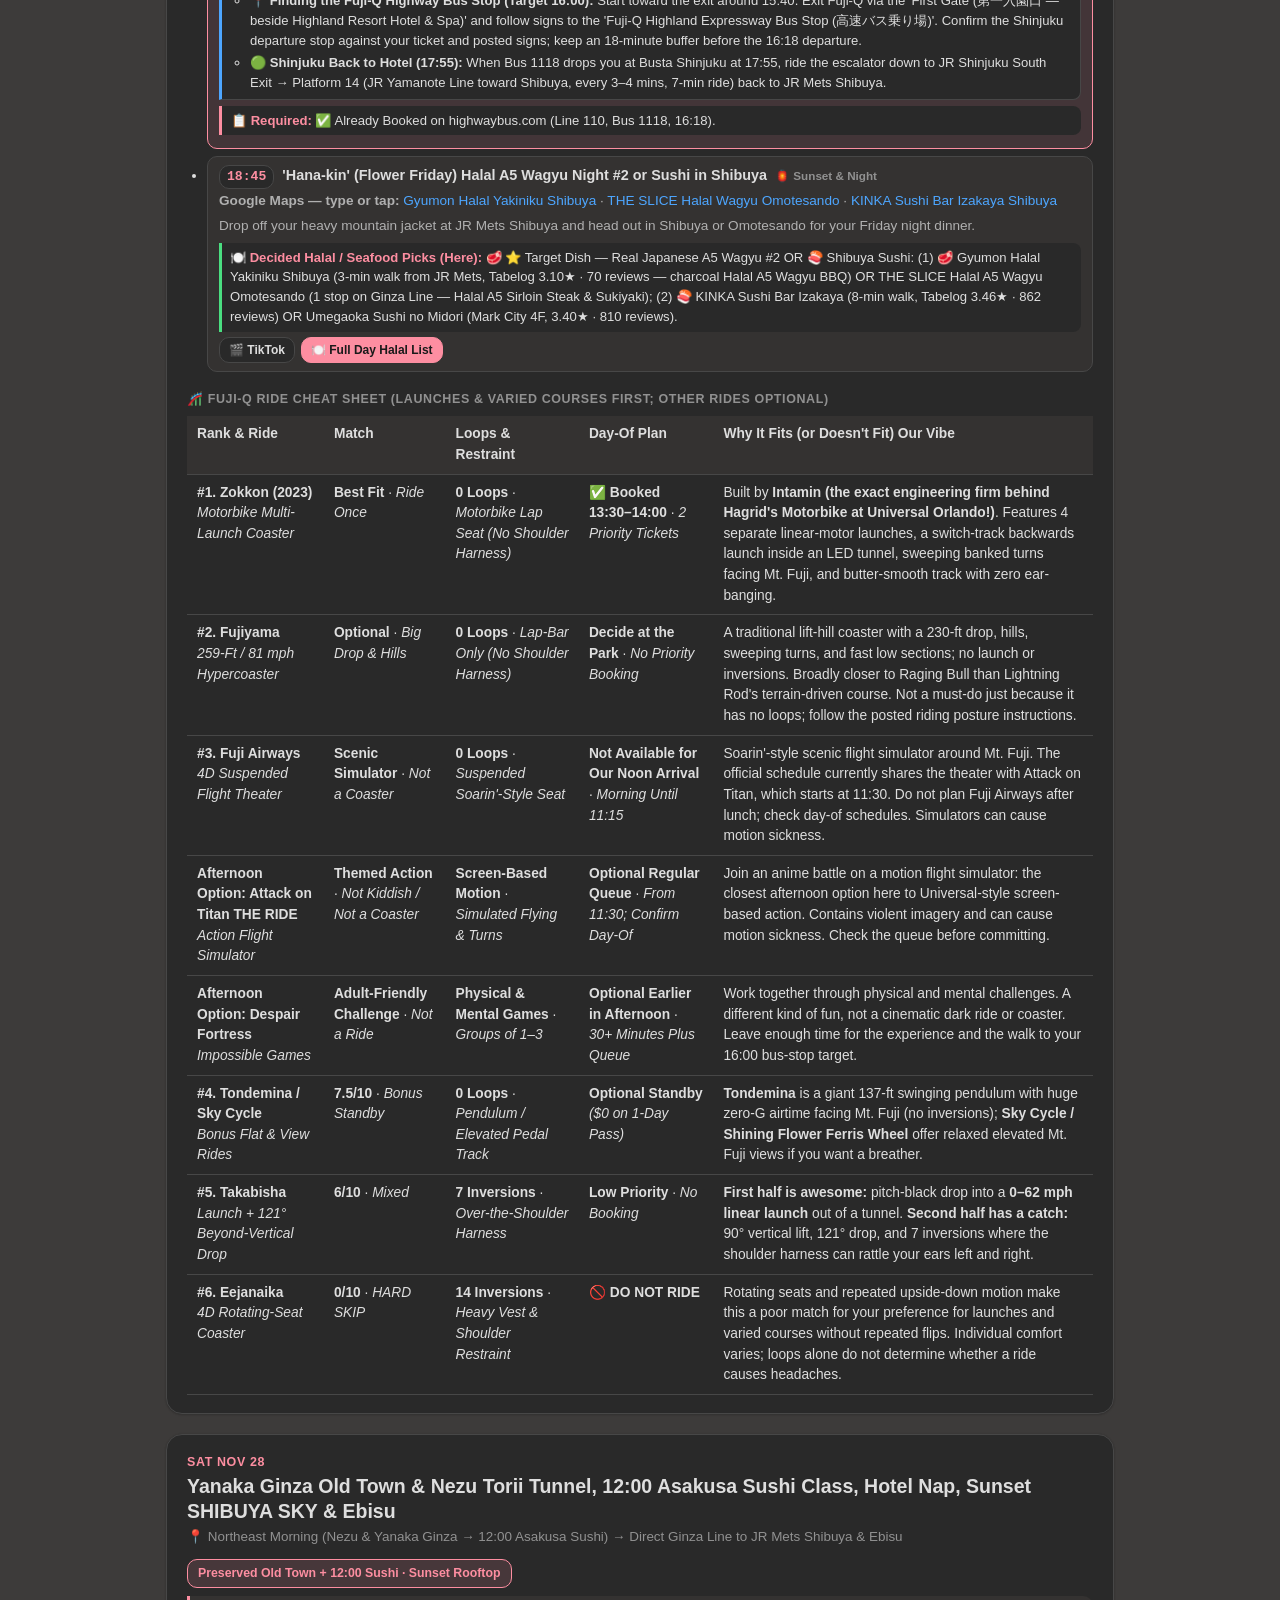
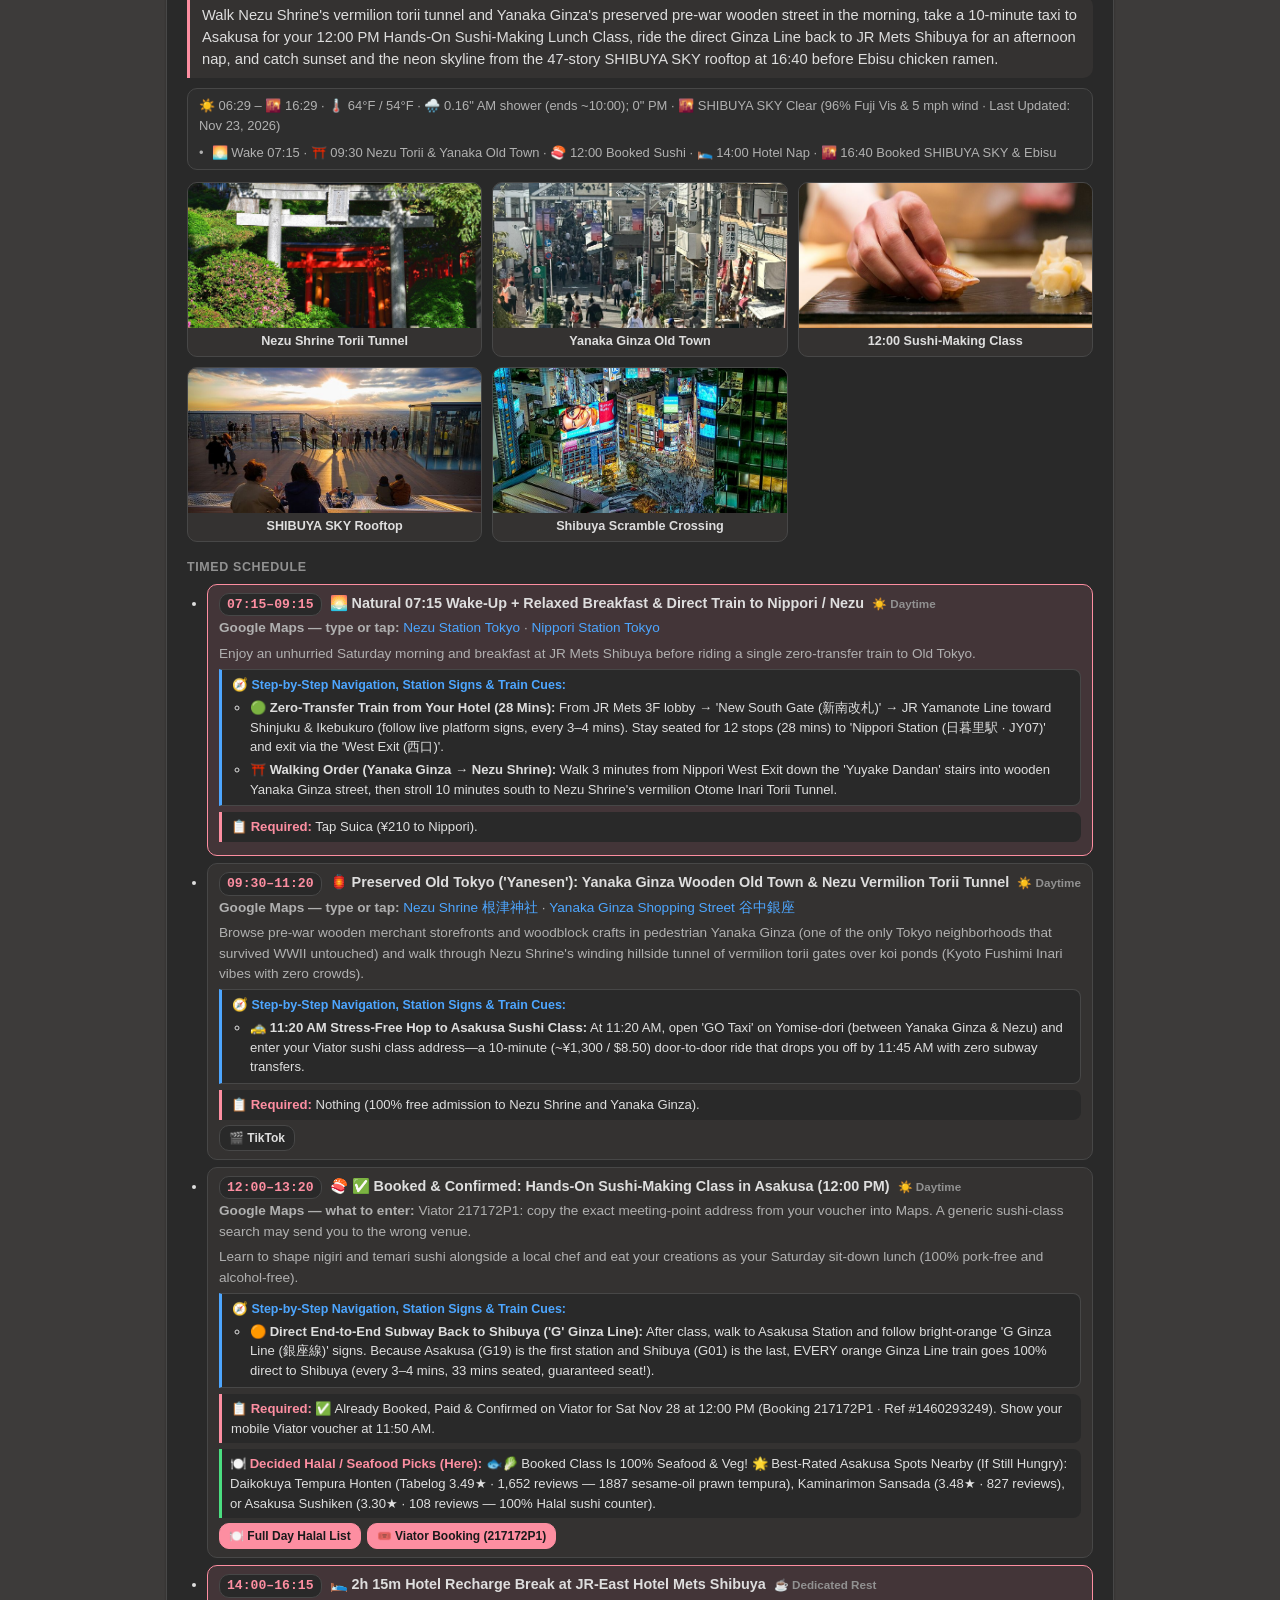
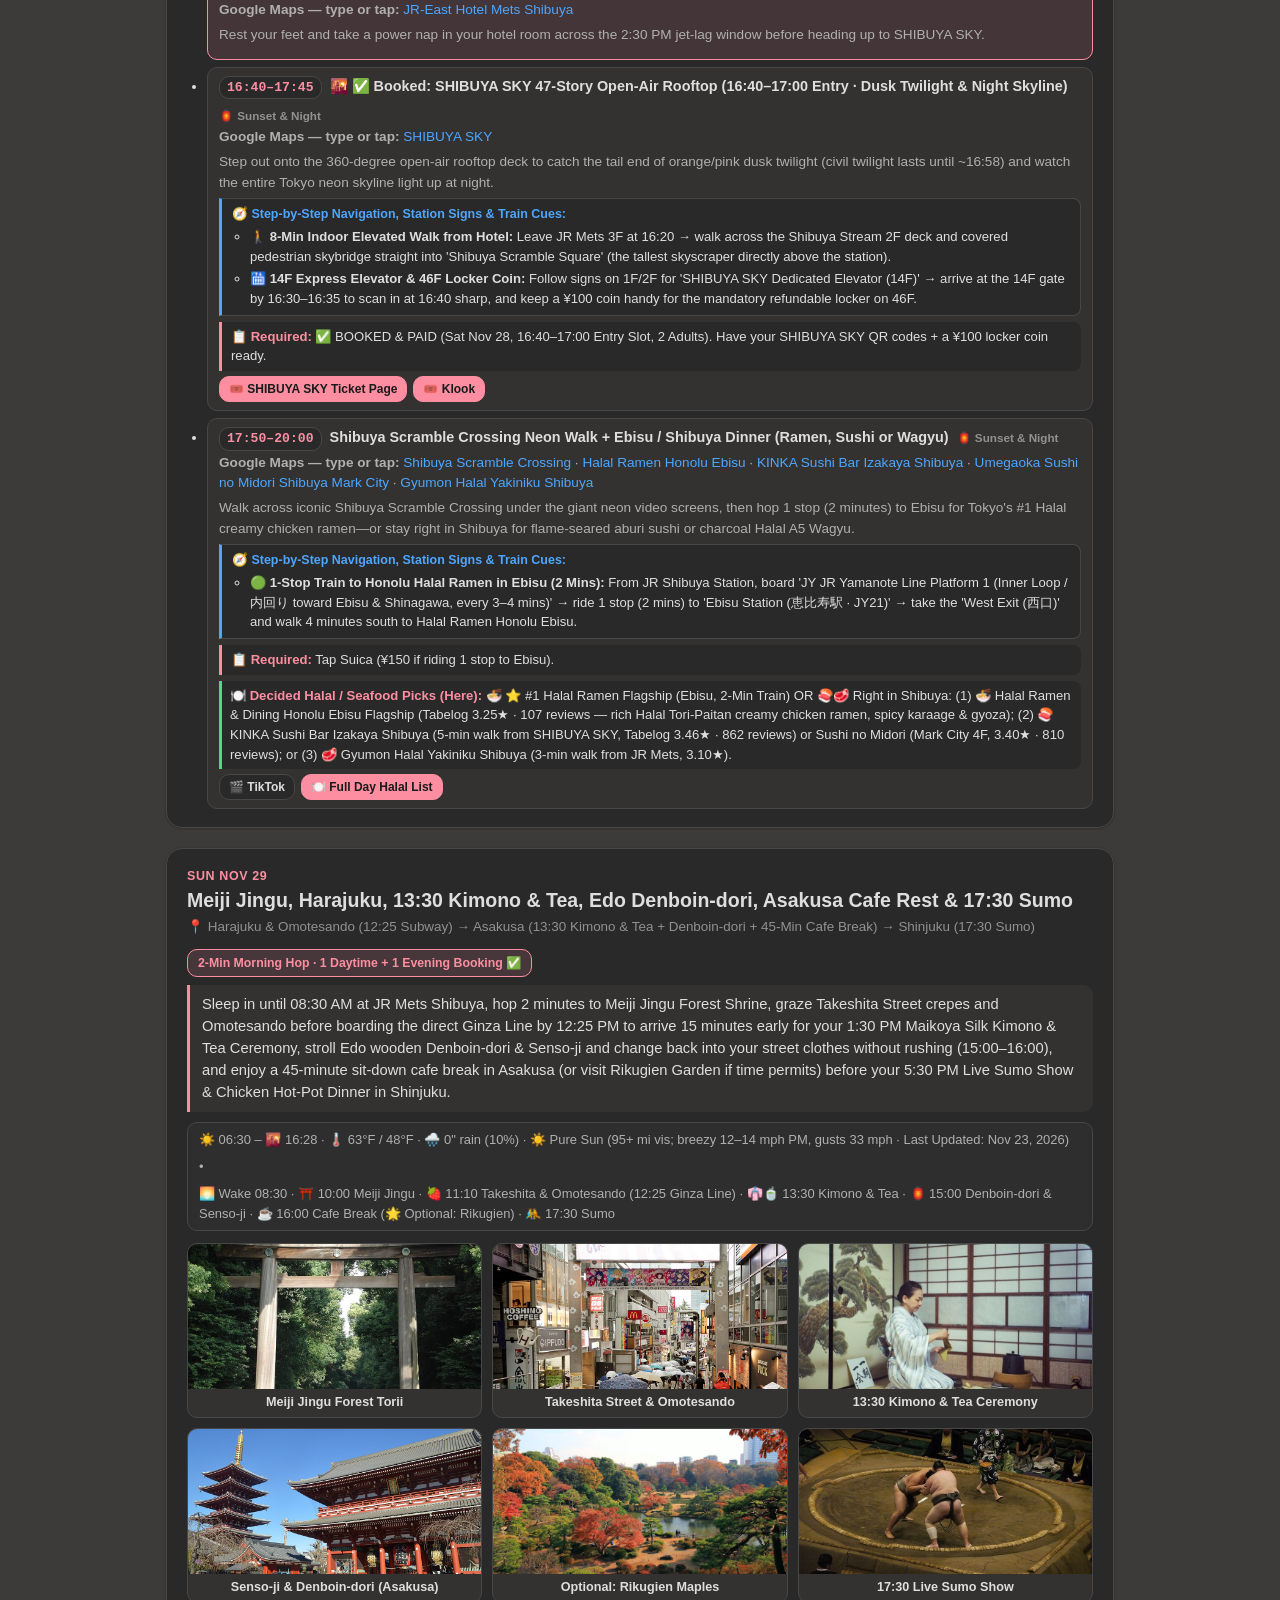
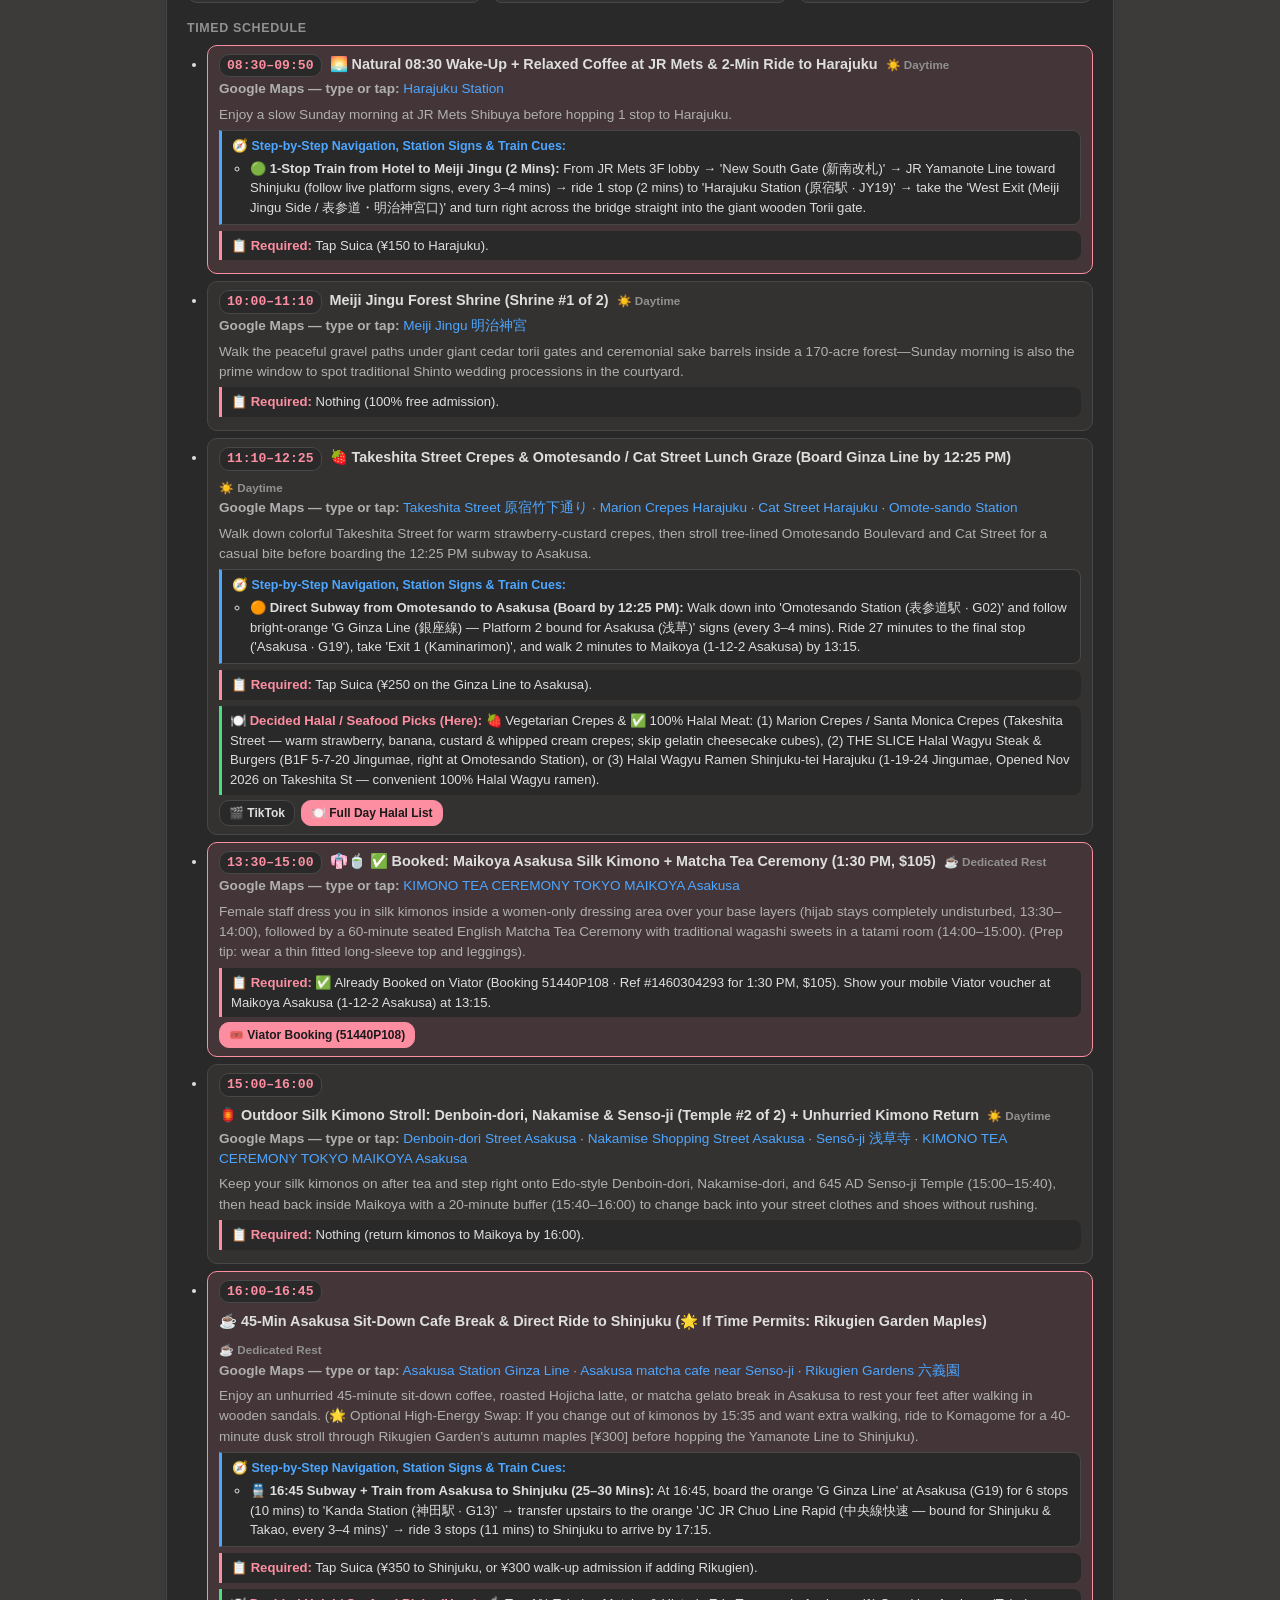
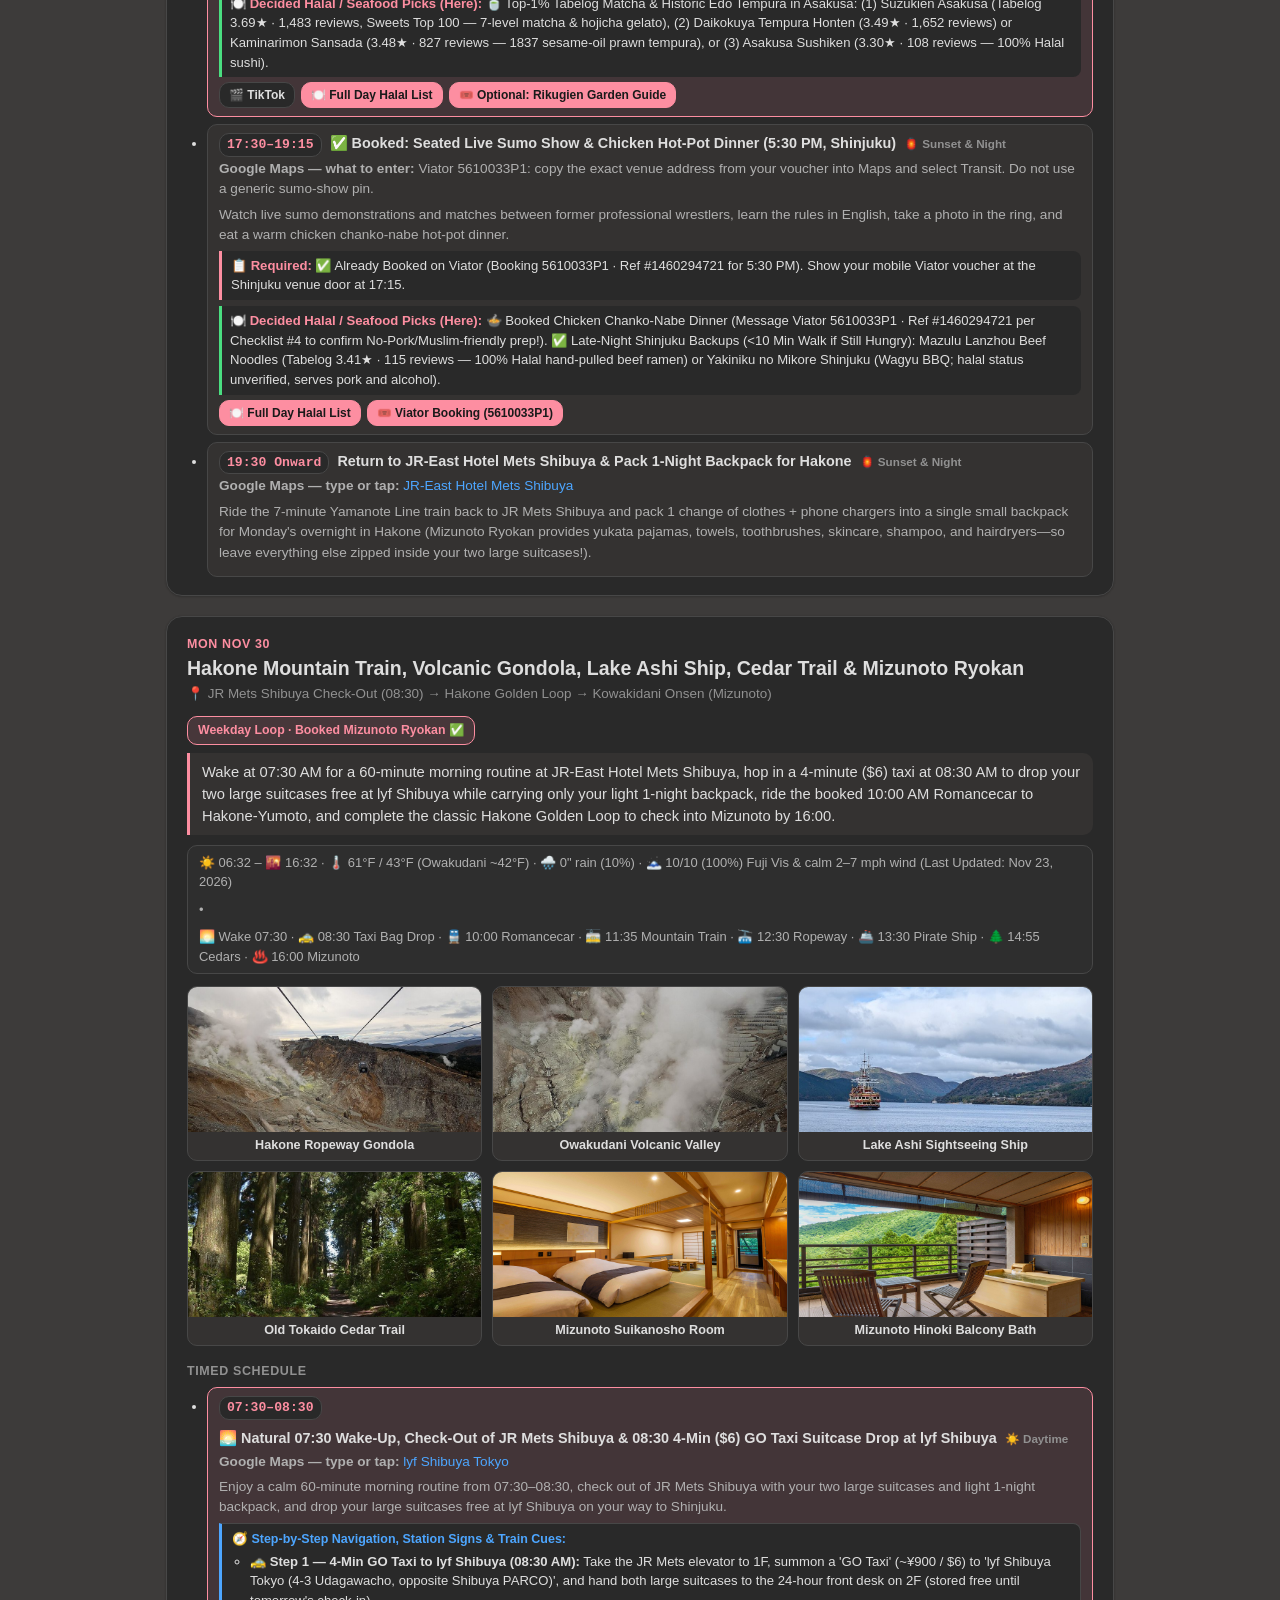
==== commit 0e055dfa: "Add Friday outbound cancellation reminder Co-authored-by: Copilot <223556219+Copilot@users.noreply.g" ====
--- a/index.html
+++ b/index.html
@@ -295,7 +295,14 @@
               <h2 class="day-title">Lake Kawaguchiko &amp; Fuji-Q: Choose Your Friday Plan</h2>
               <div class="day-corridor">📍 Mt. Fuji Corridor: Lake Kawaguchiko &amp; Fuji-Q Highland</div>
             </div>
-            <span class="crowd-pill">Booked 08:15 &amp; 16:18 Coaches ✅</span>
+            <span class="crowd-pill">08:15 Bus &amp; 09:30 Kaiji Both Booked ✅</span>
+          </div>
+          <div class="schedule-bullet break-bullet">
+            <div class="bullet-top"><span class="stop-time">FRI 07:50 JST</span><span class="stop-name">Decide and cancel the unused outbound</span></div>
+            <div class="stop-note">Both outbound options are booked. <strong>07:50 is your safety target</strong>, not the official deadline. Set an alarm: to use the original bus, you need to be up earlier and leave the hotel around 07:25. If you are still at the hotel at 07:50, choose the train, cancel the bus, then rest until 08:00 if you wish.</div>
+            <div class="stop-note"><strong>Taking the train? Cancel the 08:15 outbound bus.</strong> The Shinjuku–Fuji Five Lakes route's cancellation fee from the day before travel is <strong>50% of the outbound ticket price</strong>; the exact yen amount depends on your ticket. Credit-card online refunds close at <strong>08:05</strong>. If the legs are in one round-trip booking, check the displayed refund and make sure only the outbound is canceled; round-trip fare adjustments can change the refund. <a href="https://www.highwaybus.com/gp/reference/refCertification" target="_blank" rel="noopener">Open bus reservation</a> · <a href="https://www.highwaybus.com/gp/info/accept?lineGroupNo=1&amp;lineId=110" target="_blank" rel="noopener">Route refund rules</a></div>
+            <div class="stop-note"><strong>Taking the bus? Cancel the 09:30 Kaiji e-tickets.</strong> JR's reservation guide lists a <strong>¥320 fee per reserved seat after 21:00 the day before</strong>: for two, an estimated <strong>¥640 penalty and ¥1,400 refund</strong> from the ¥2,040 paid. Confirm the amount on your booking before submitting; the full guide could not be opened for verification. The ticketless refund cutoff is the scheduled 09:30 departure, but use the 07:50 target. <a href="https://www.eki-net.com/en/jreast-train-reservation/Top/Index" target="_blank" rel="noopener">Open JR reservation</a> · <a href="https://secure.okbiz.jp/eki-net/faq/show/6497" target="_blank" rel="noopener">JR ticketless deadline</a></div>
+            <div class="stop-note"><strong>Keep the booked 16:18 return bus either way.</strong> Check the cancellation confirmation before closing the page.</div>
           </div>
           <fieldset class="friday-plans">
             <legend>Choose your Friday itinerary</legend>
@@ -439,7 +446,6 @@
             </div>
             <div class="friday-alternative-panel">
               <div class="day-overview"><strong>Sleep-in plan:</strong> Wake at 08:00, take your booked 09:30 Kaiji to Otsuki, then the Fujikyu Railway to Fuji-Q. Skip the lake and ropeway. Your Zokkon priority window and 16:18 return bus stay the same.</div>
-              <div class="stop-req"><strong>Decide before 08:05:</strong> If taking the train, the 08:15 outbound bus's online refund deadline is 08:05 for credit-card tickets; the route lists a 50% fee from the day before travel. Check your booking now, and make sure you do not cancel the 16:18 return. <a href="https://www.highwaybus.com/gp/info/accept?lineGroupNo=1&amp;lineId=110" target="_blank" rel="noopener">Official bus rules</a></div>
               <div class="schedule-heading">Sleep-In Timed Schedule</div>
               <ul class="schedule-list">
                 <li class="schedule-bullet">
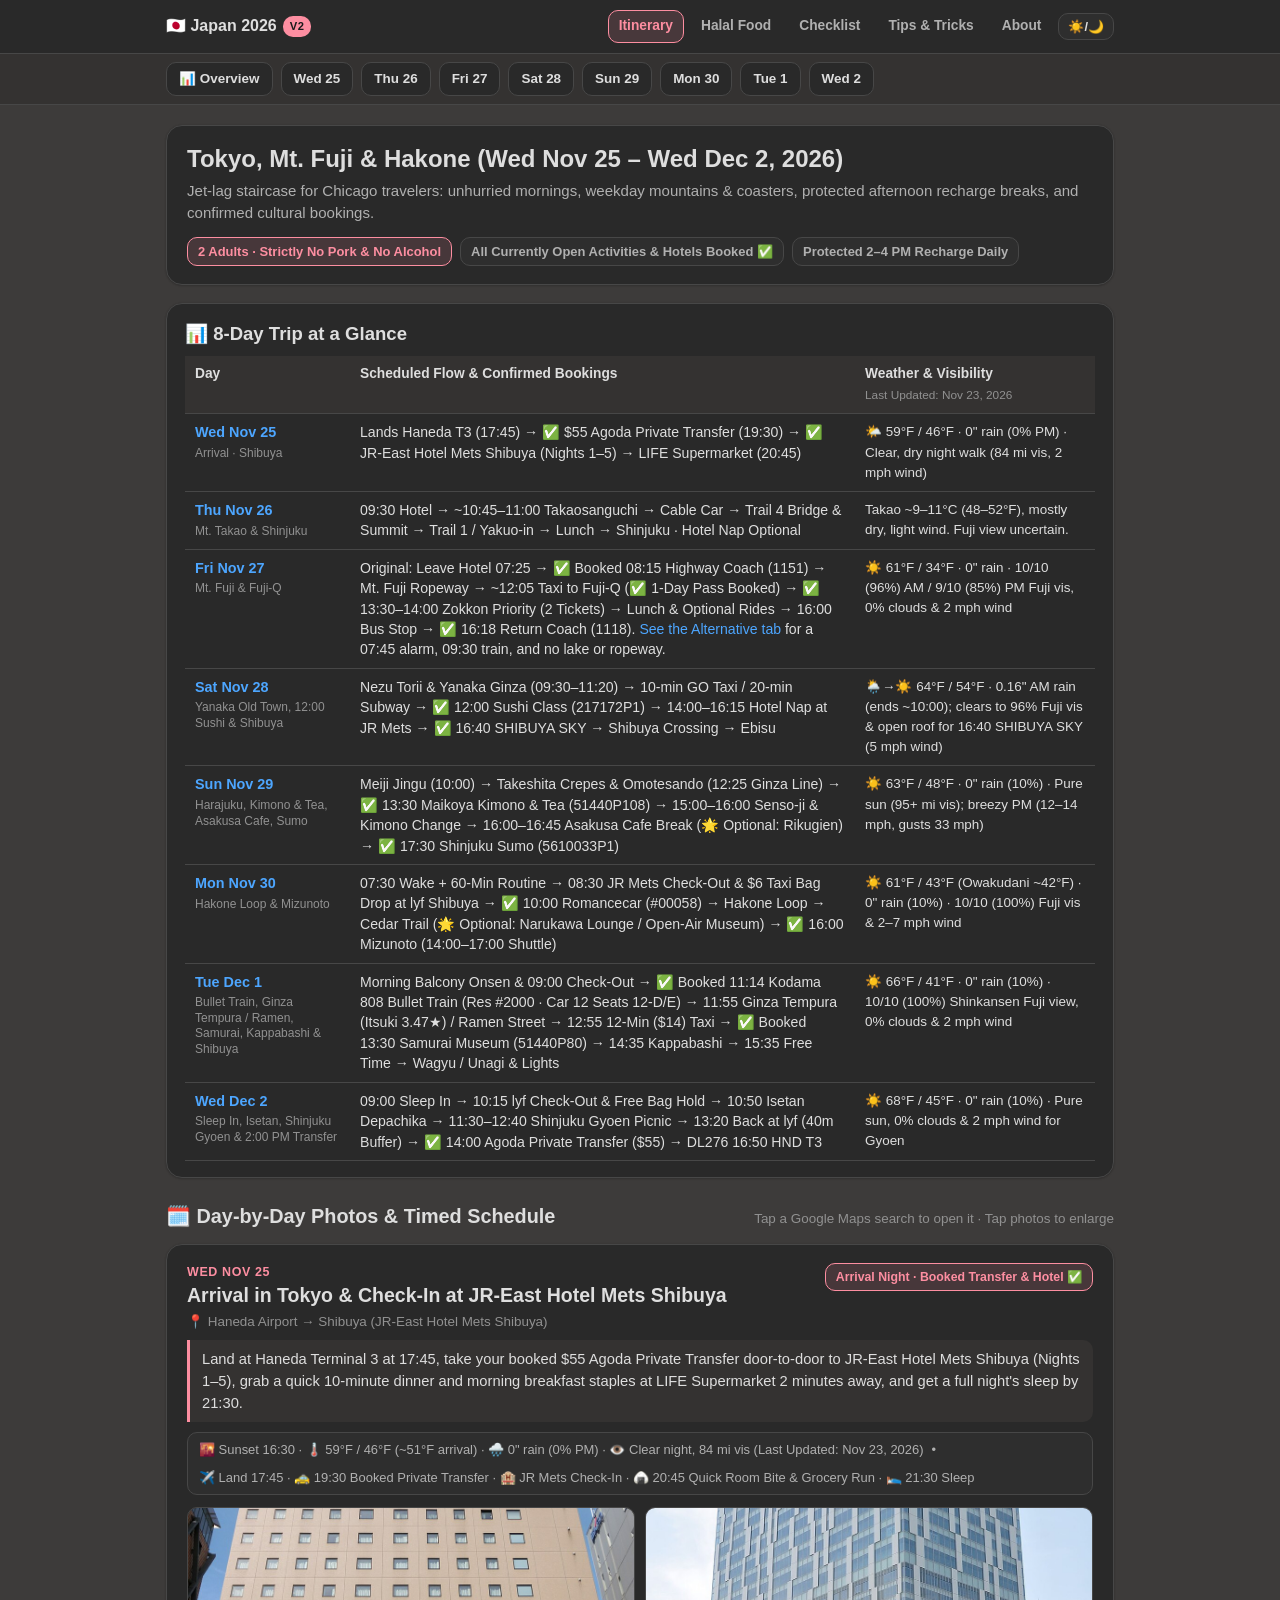
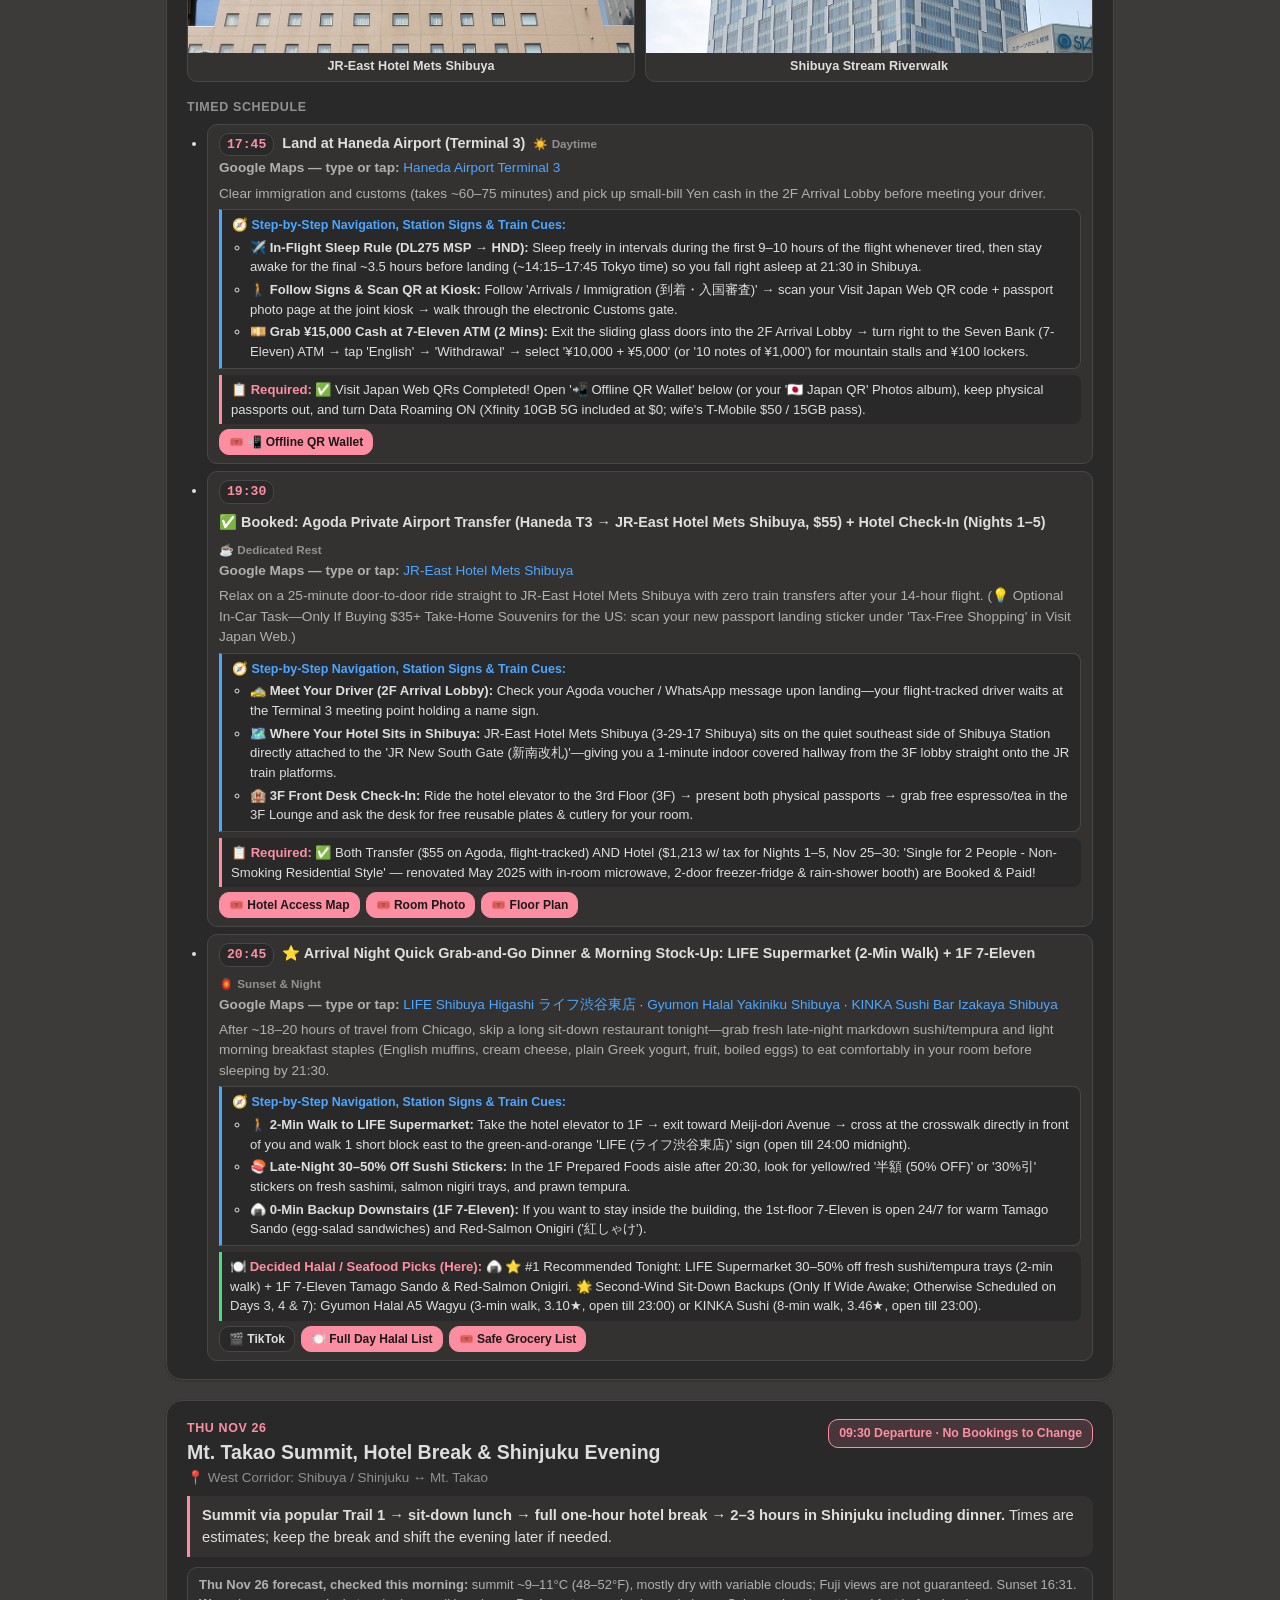
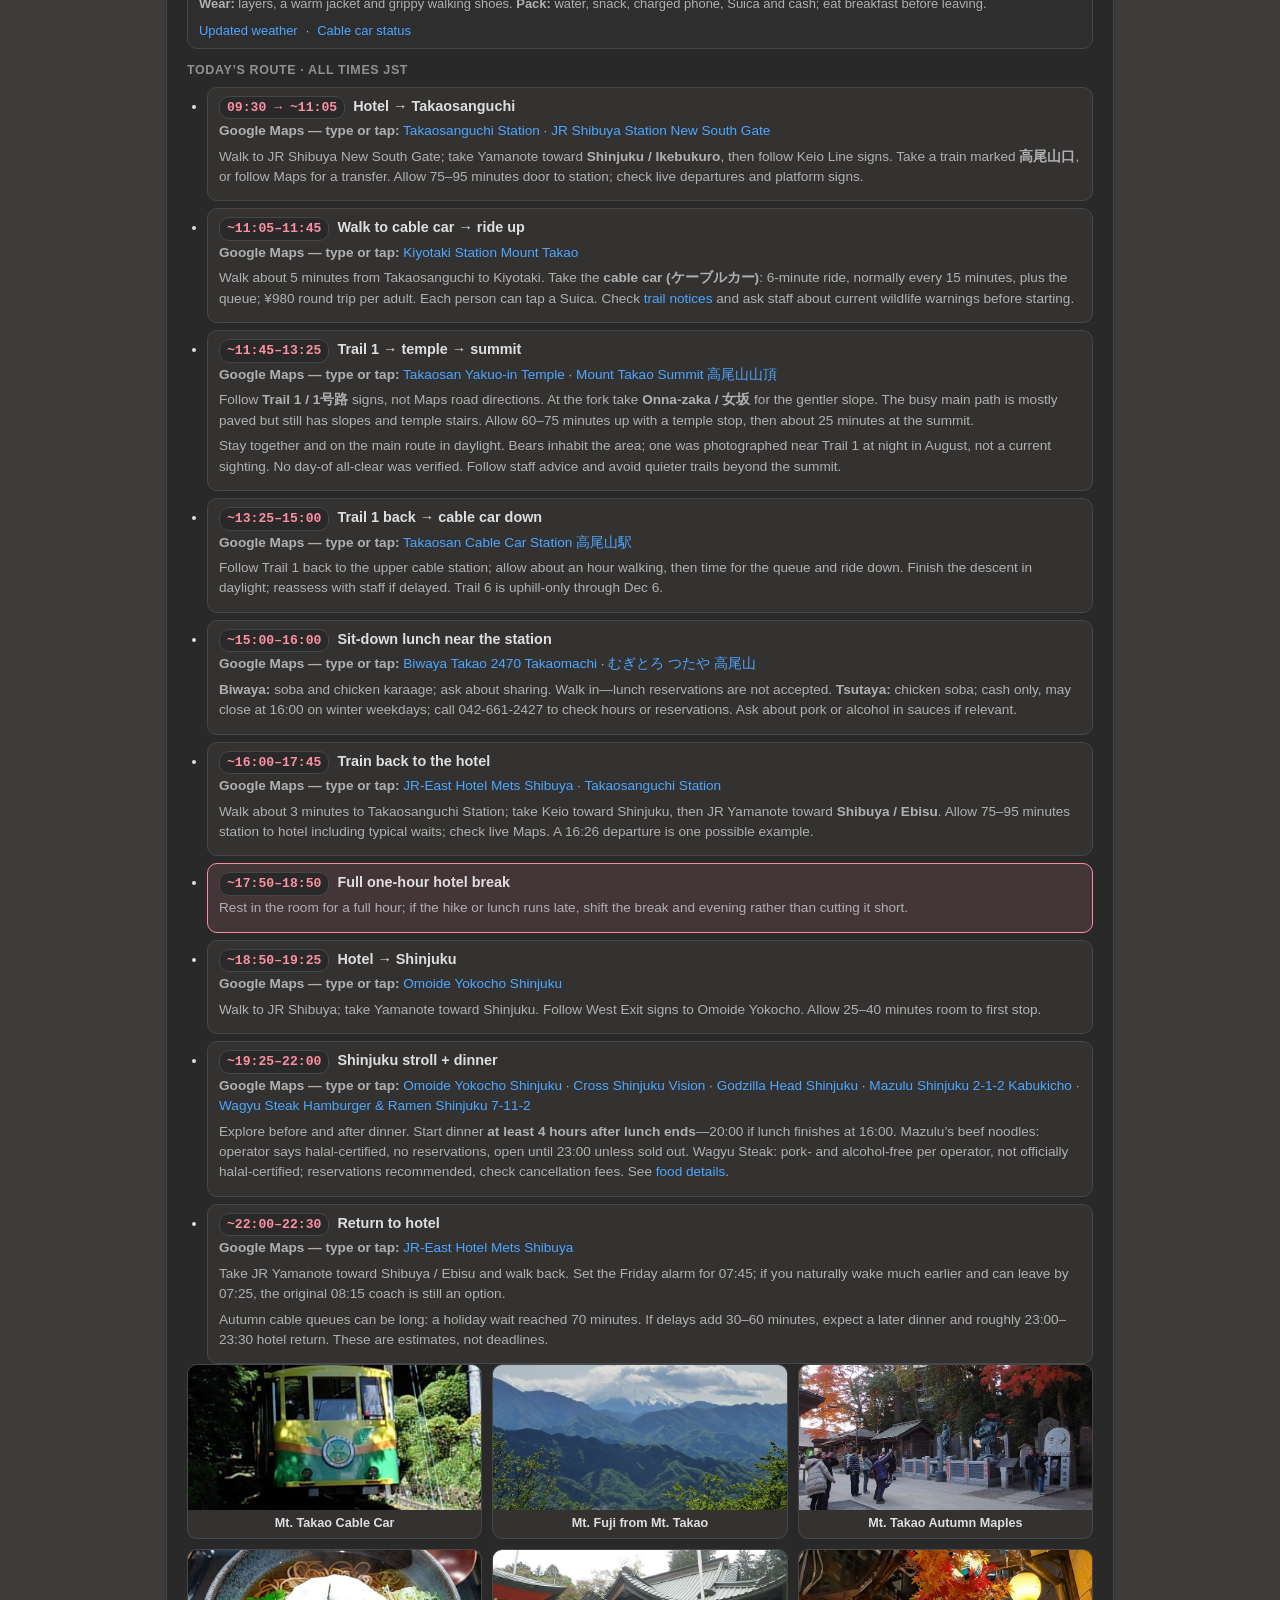
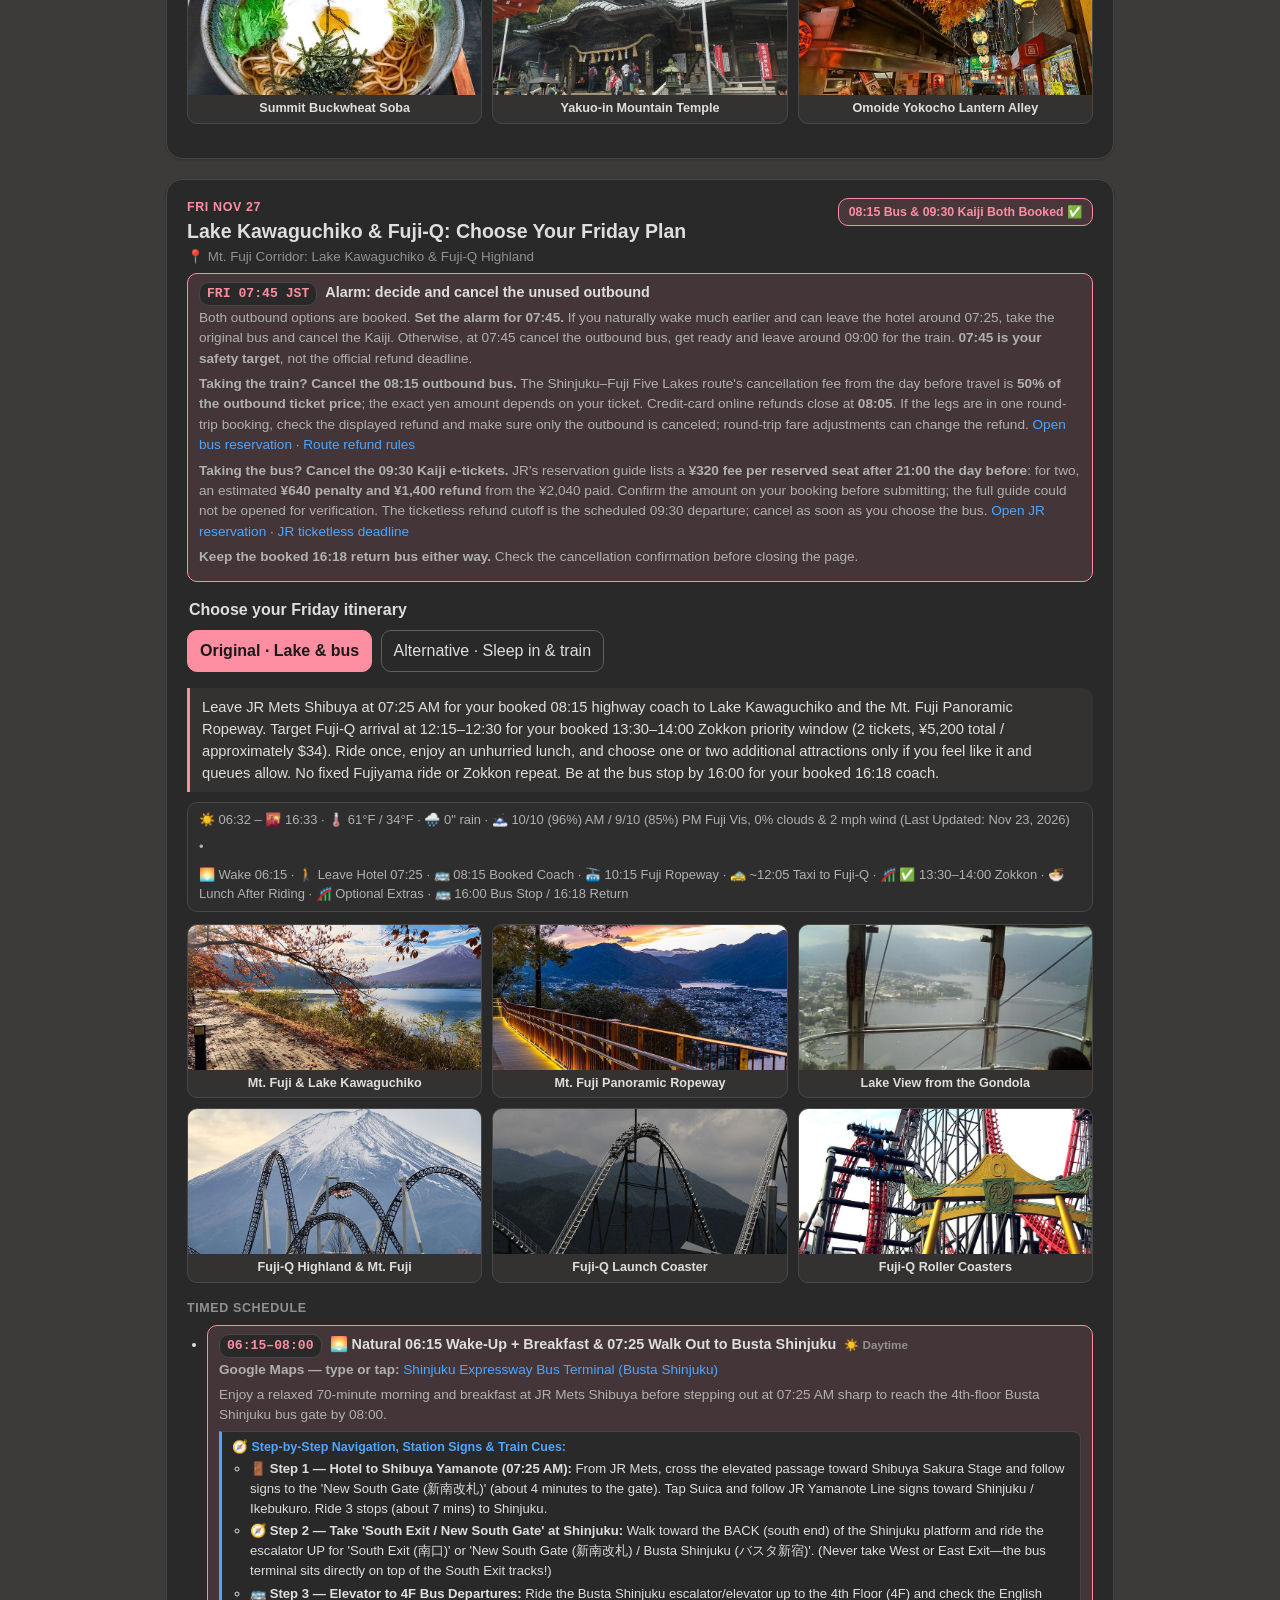
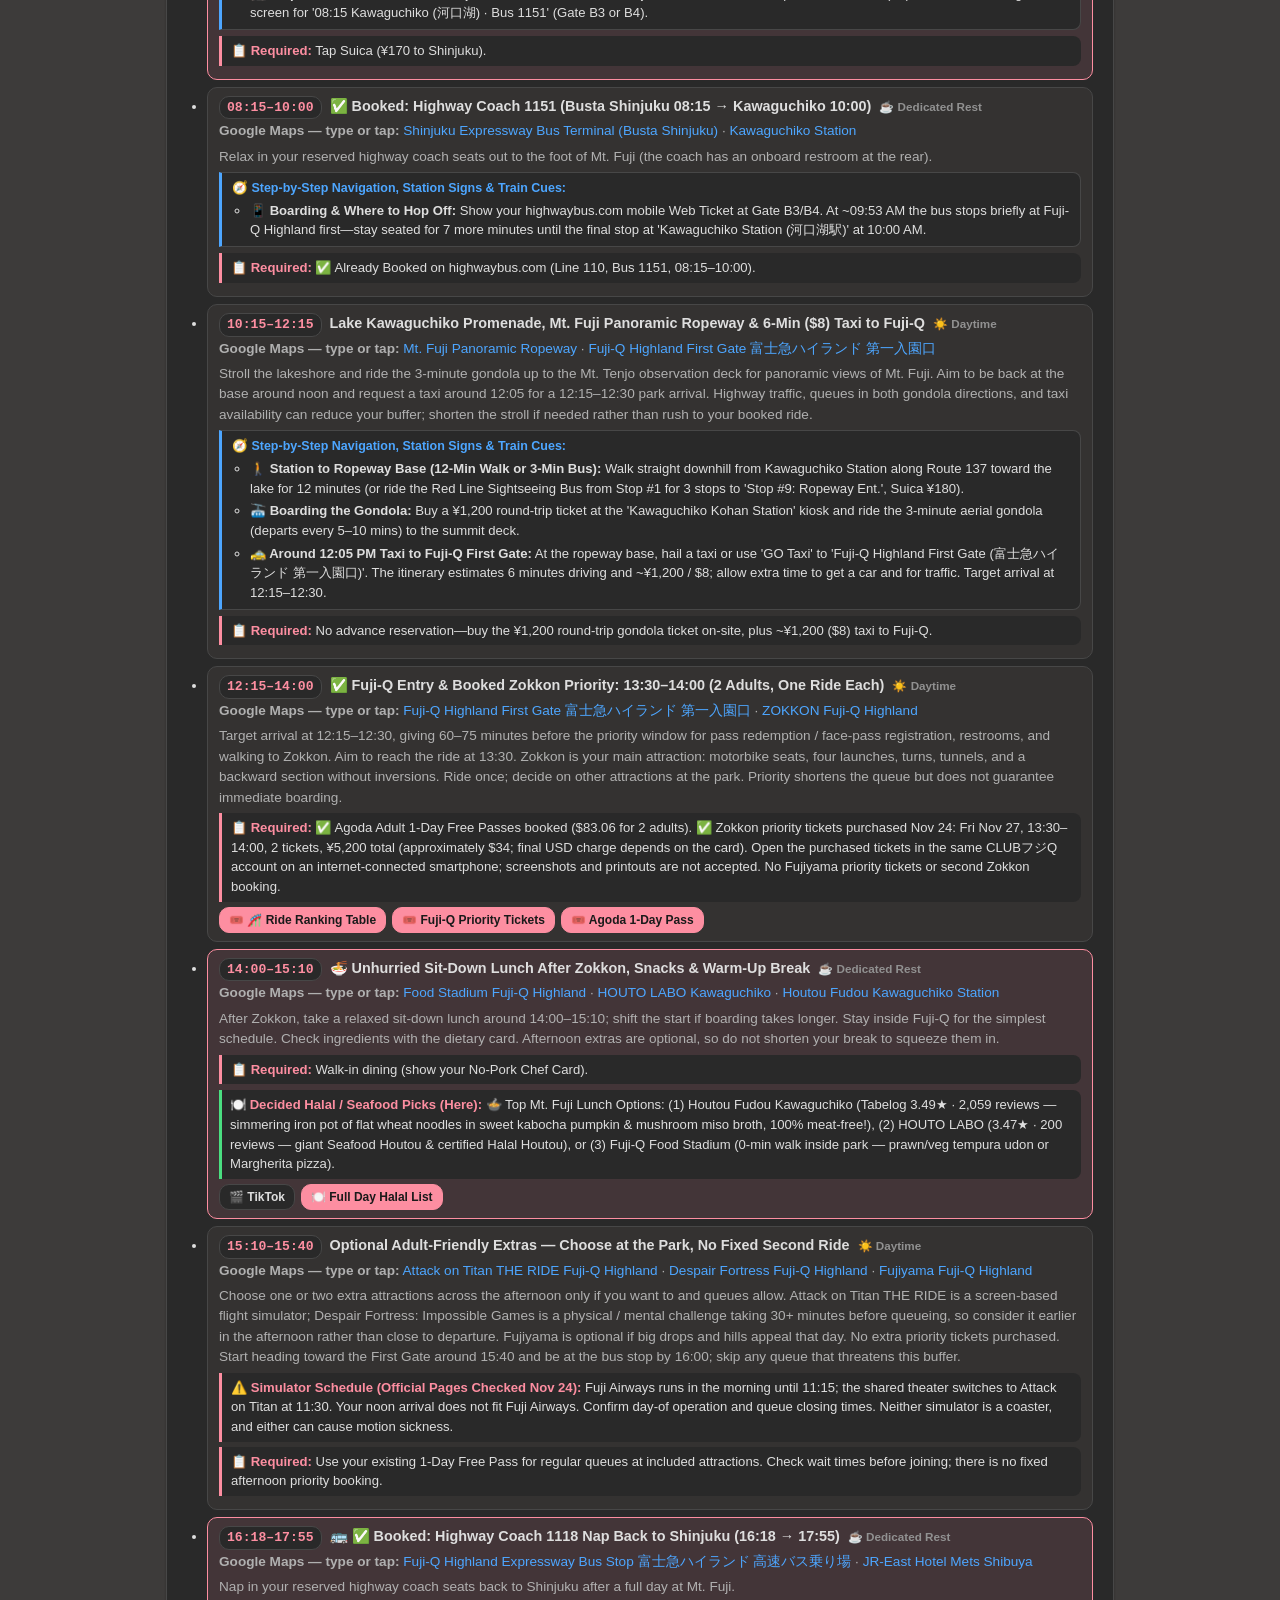
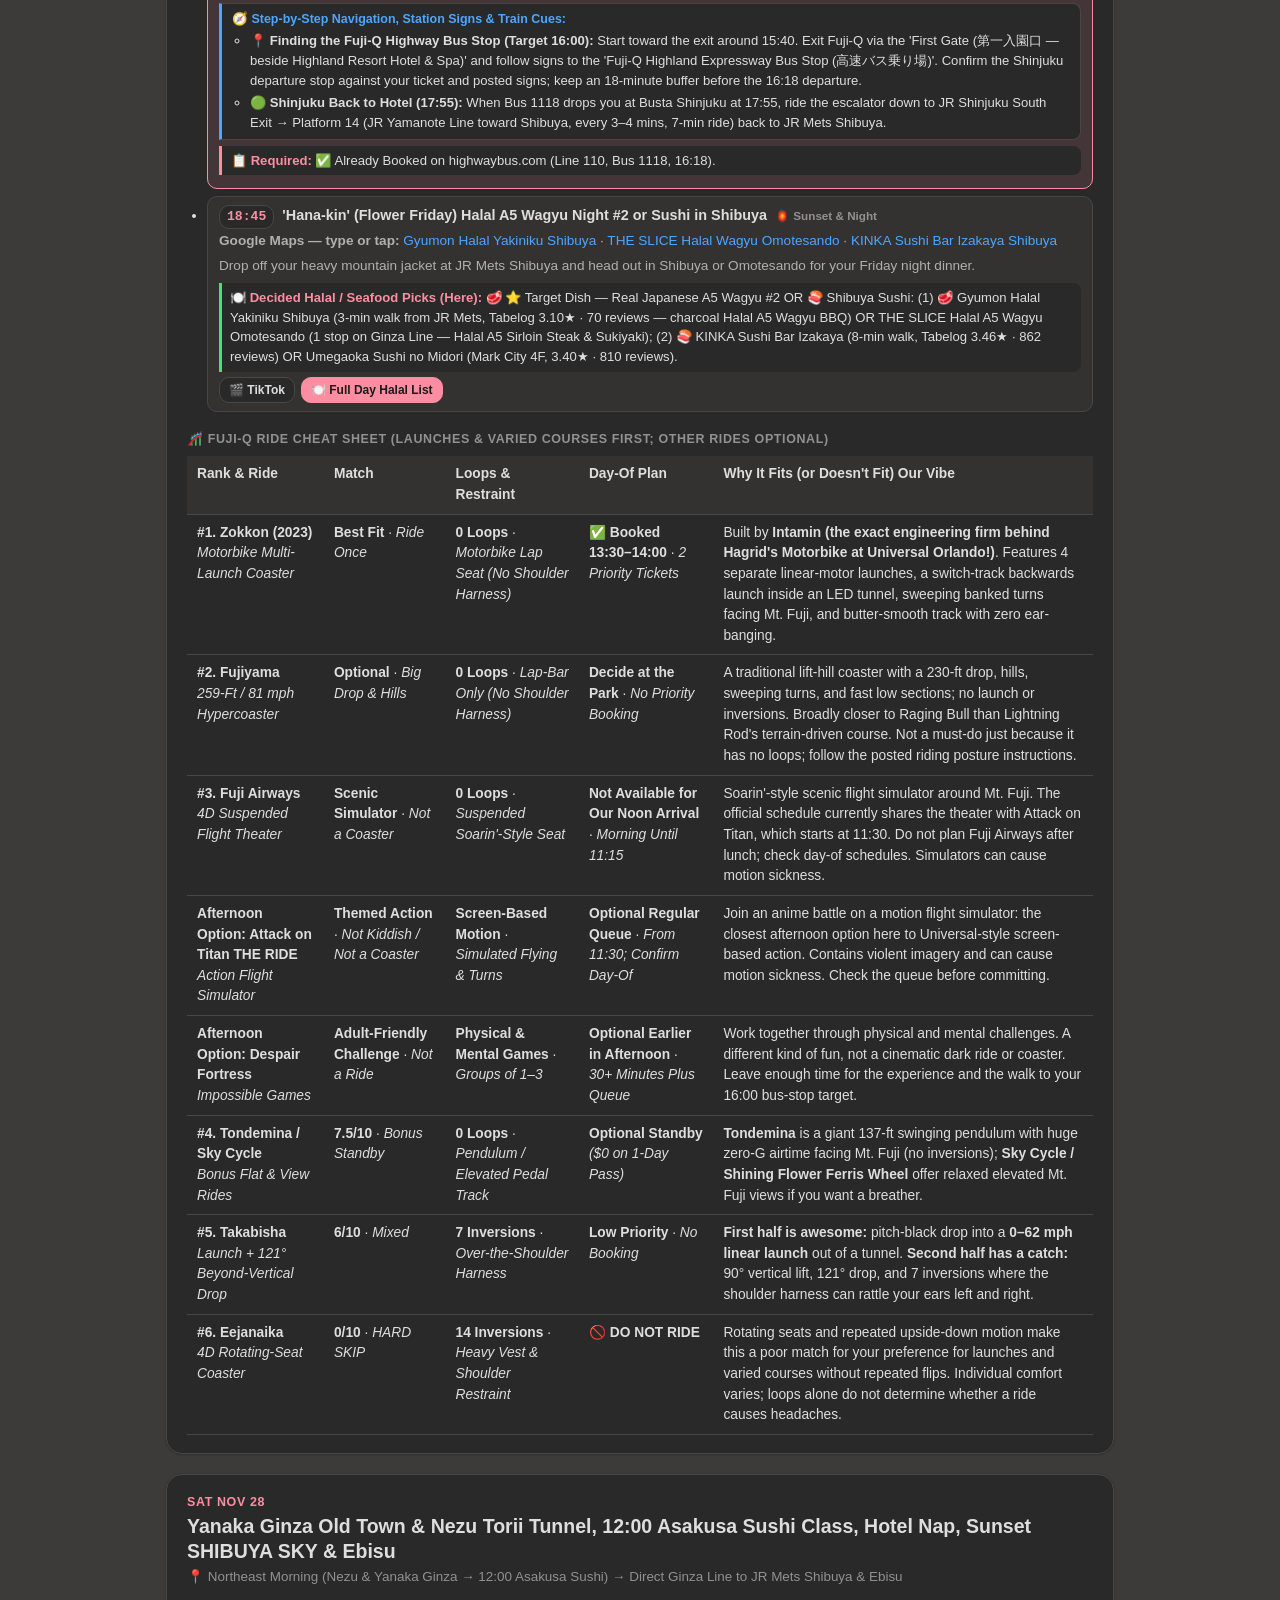
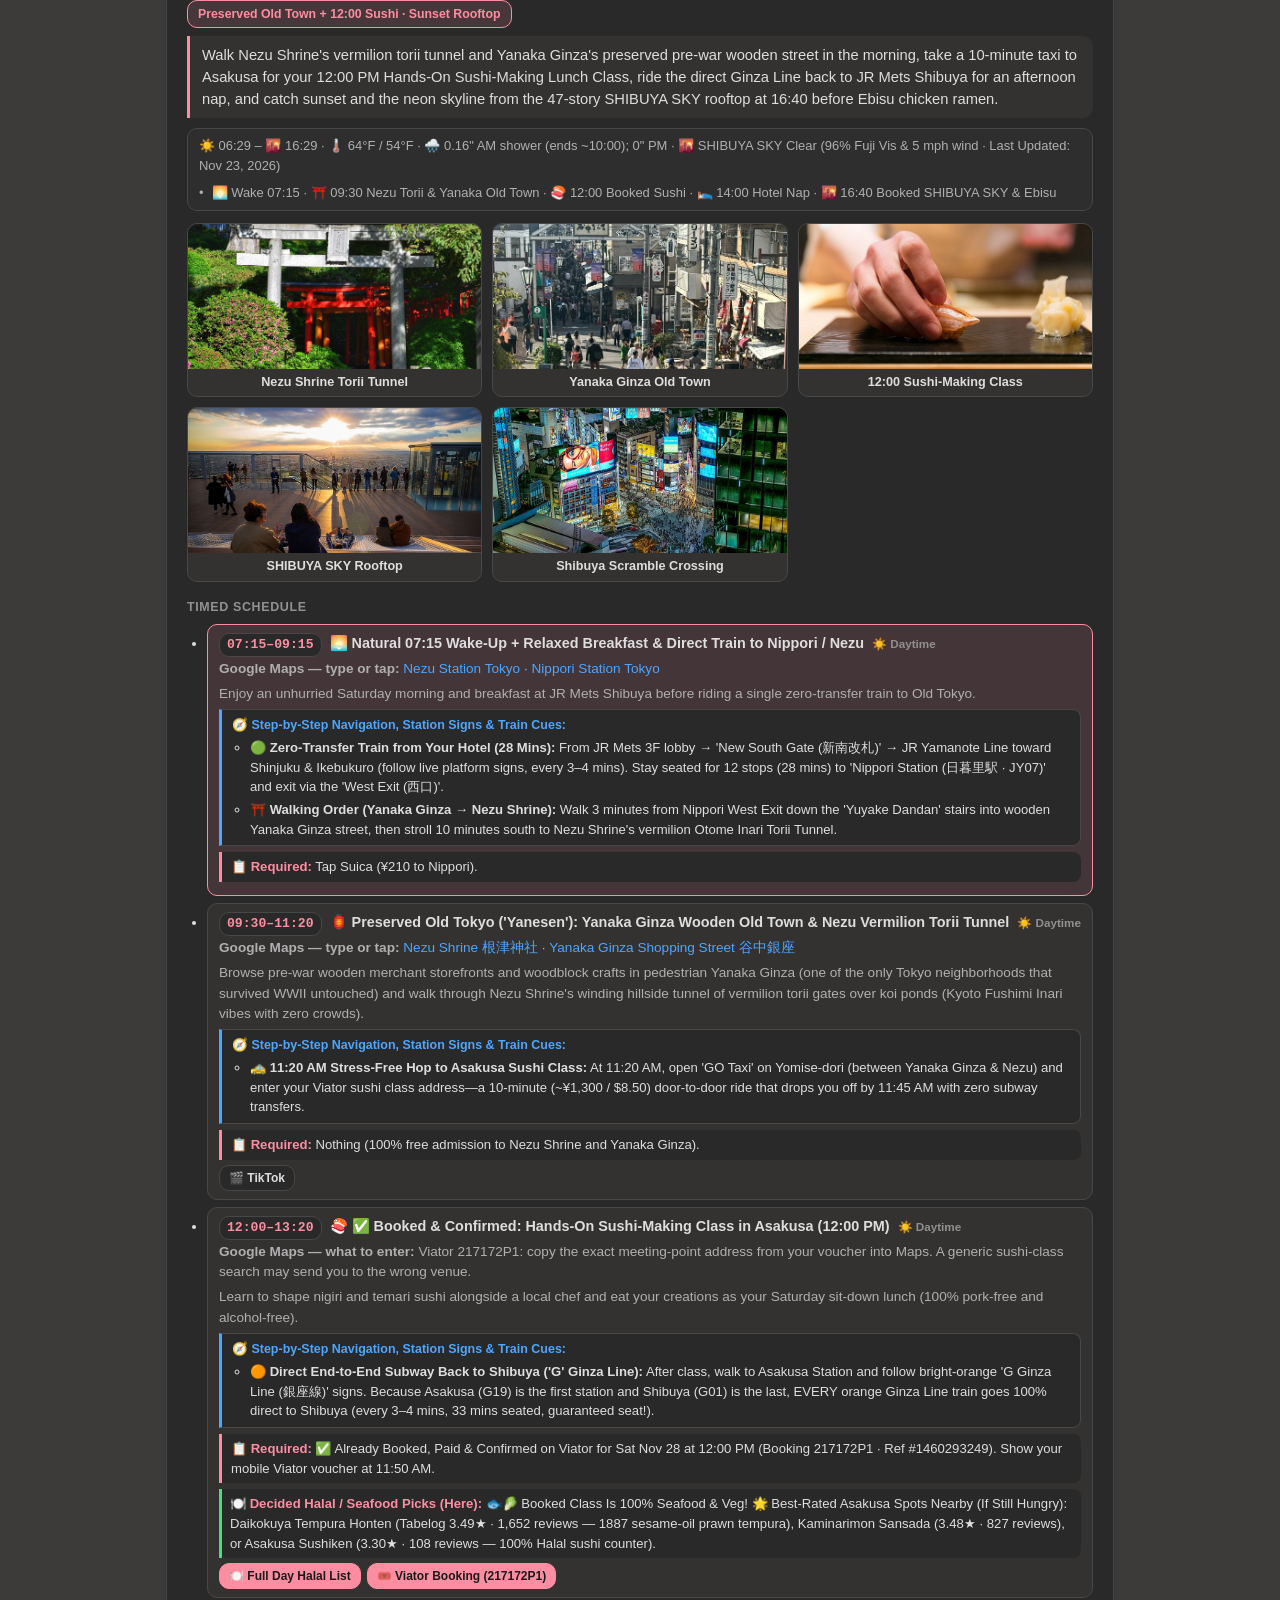
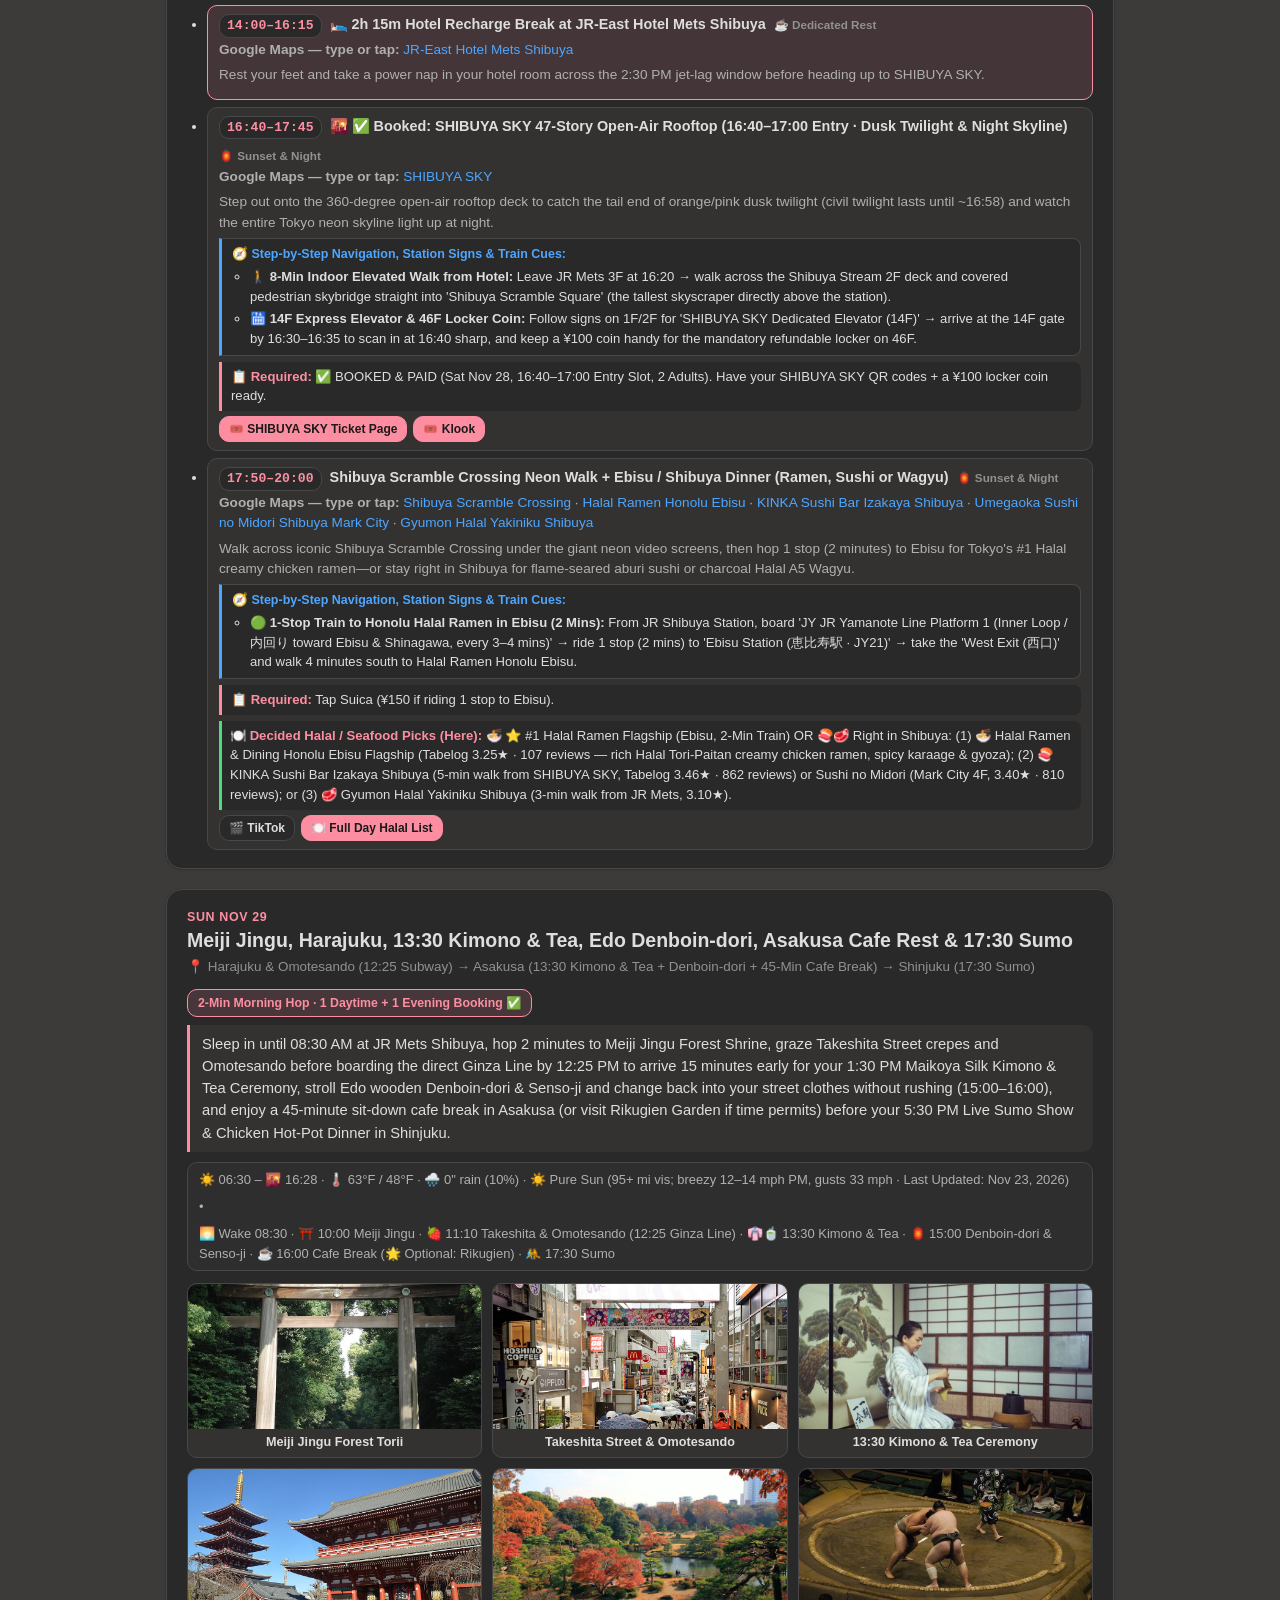
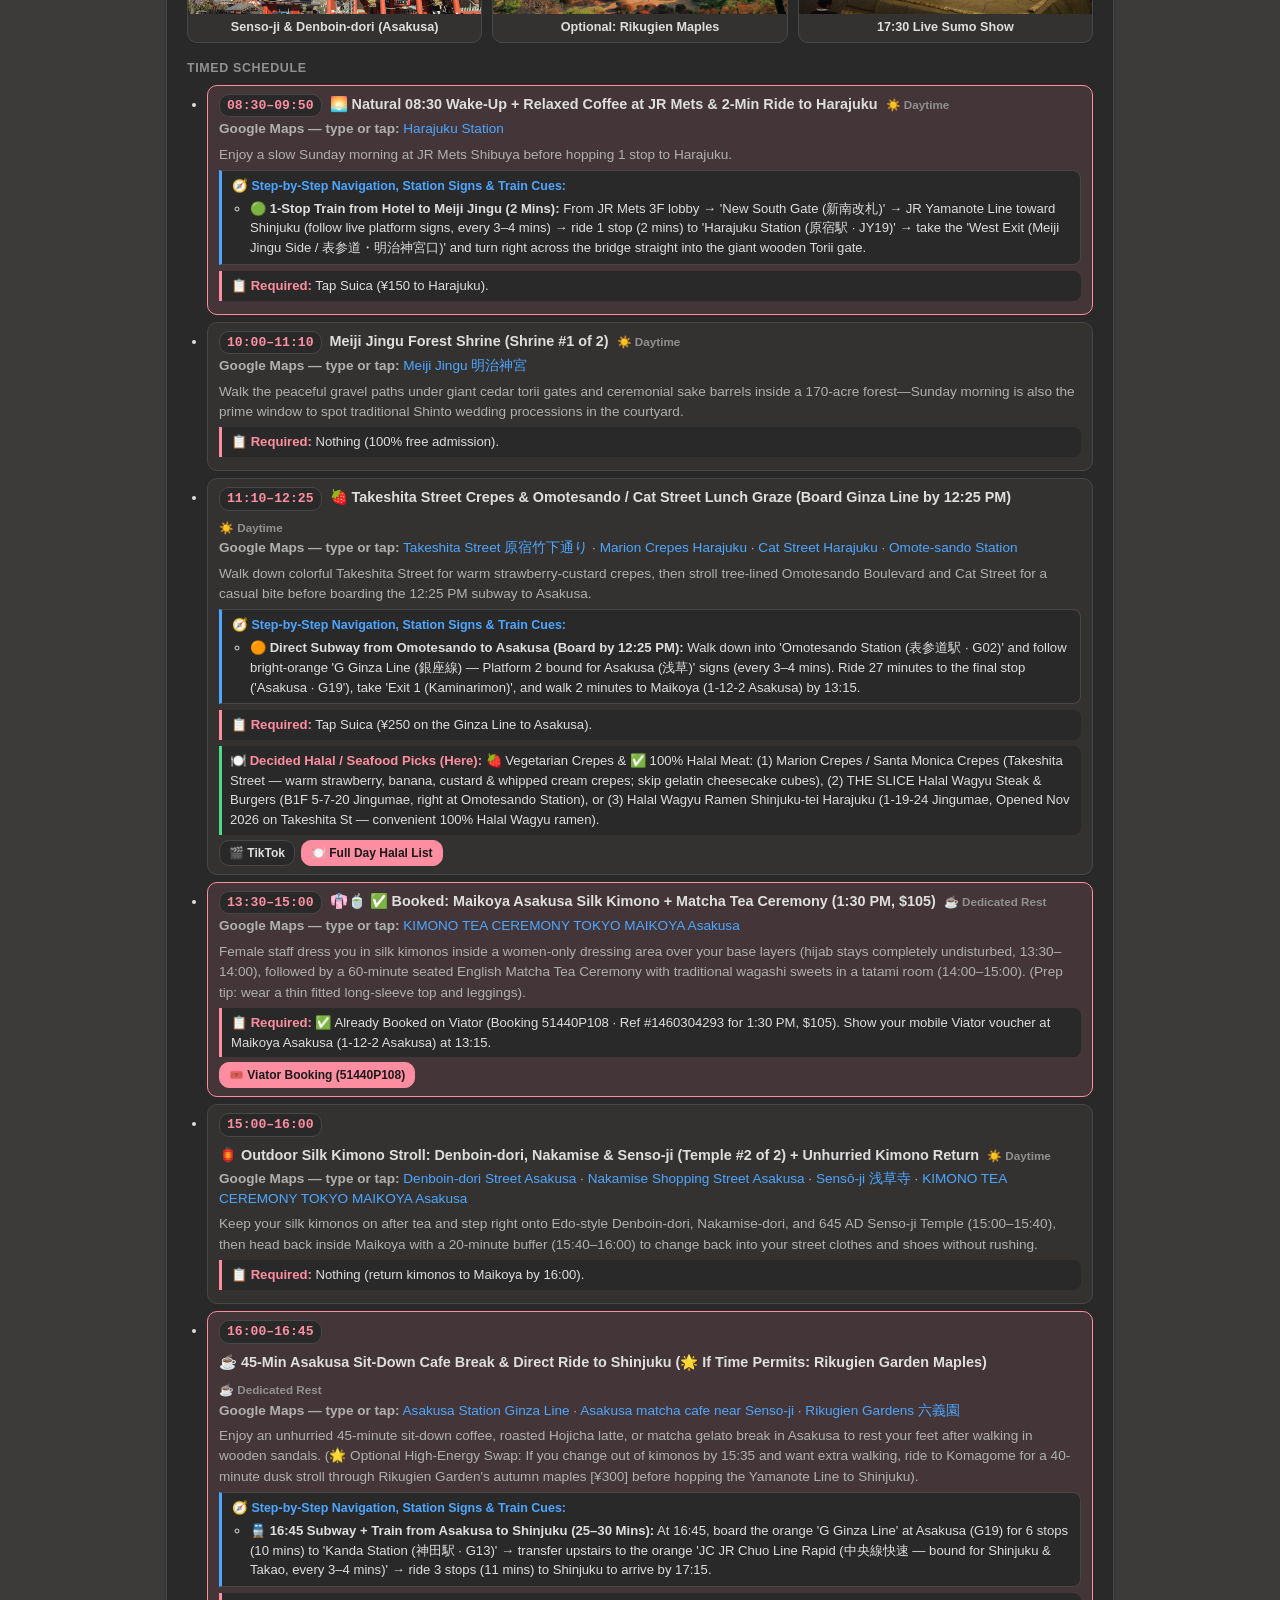
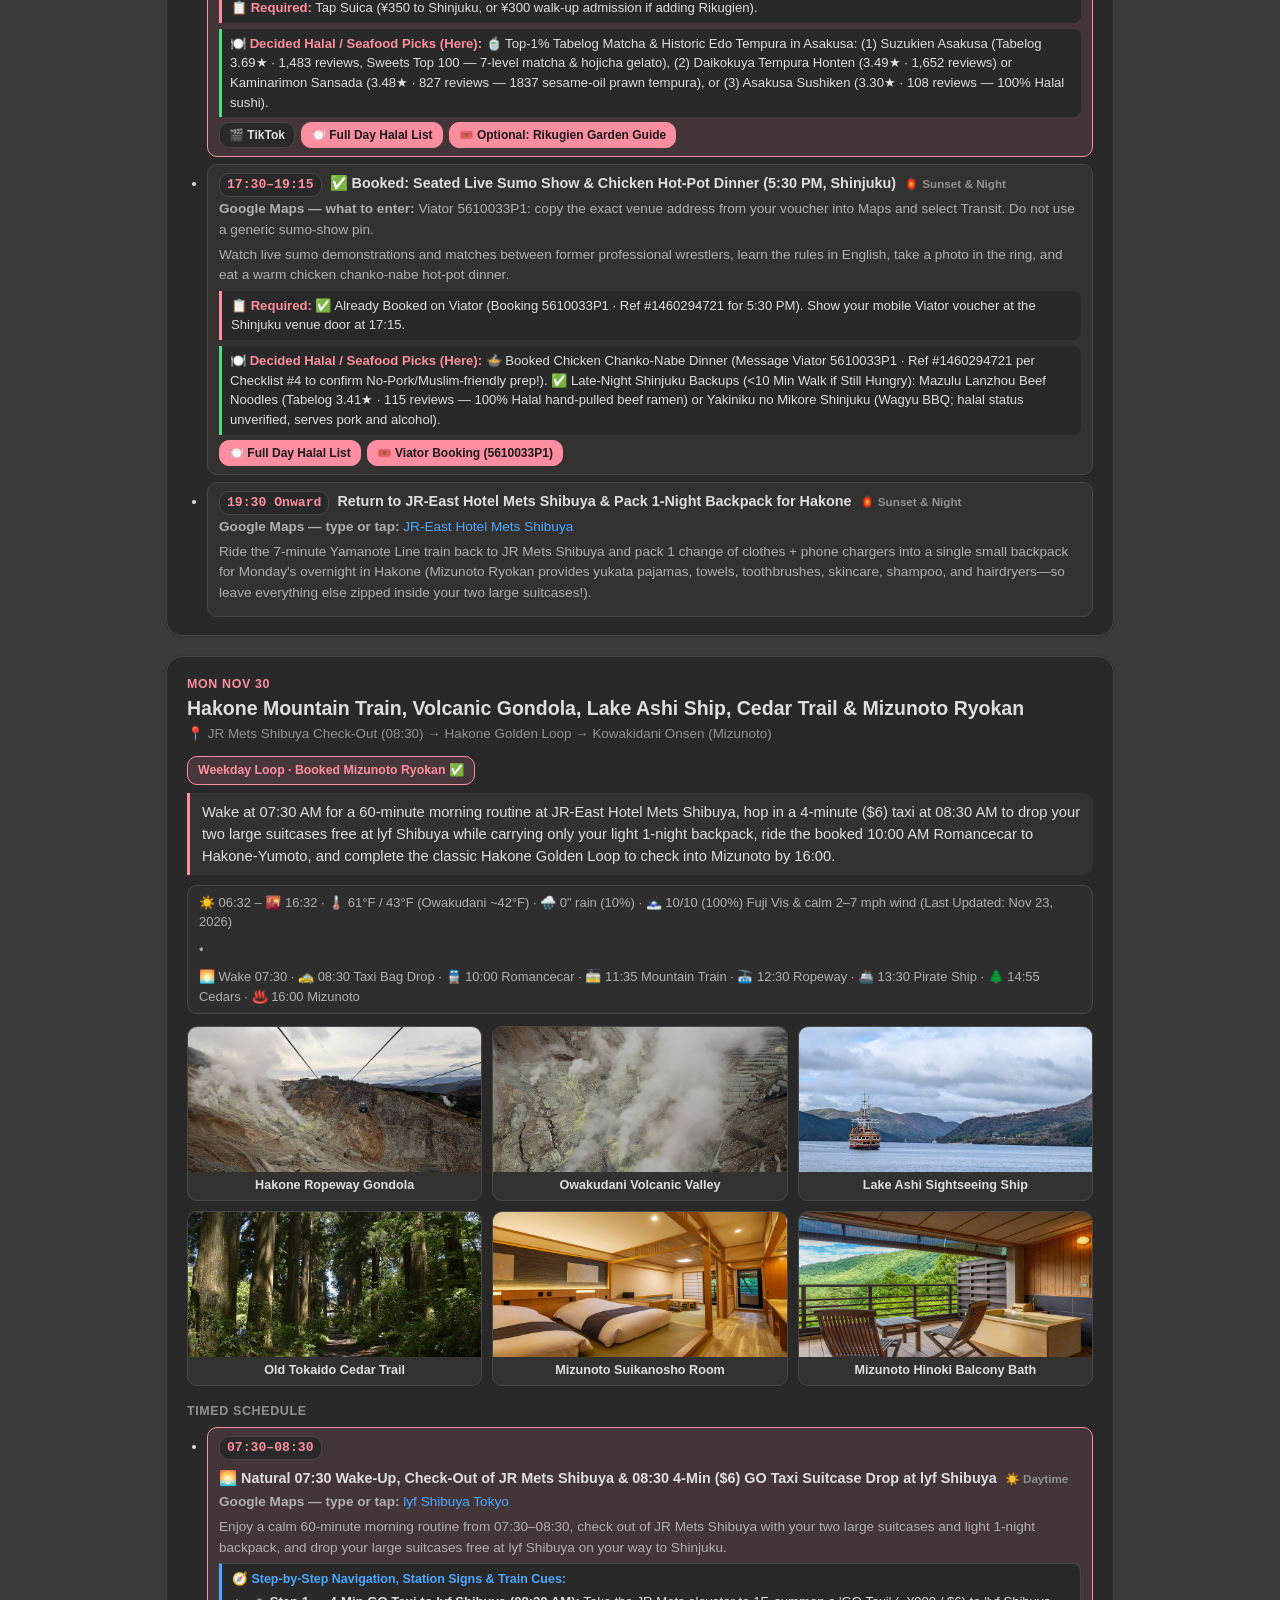
==== commit 3c84cf7f: "Add simple Friday train directions Co-authored-by: Copilot <223556219+Copilot@users.noreply.github.c" ====
--- a/index.html
+++ b/index.html
@@ -86,7 +86,7 @@
             <a href="#day-fri-27">Fri Nov 27</a>
             <div class="glance-sub">Mt. Fuji &amp; Fuji-Q</div>
           </td>
-          <td class="glance-items">Original: Leave Hotel 07:25 → ✅ Booked 08:15 Highway Coach (1151) → Mt. Fuji Ropeway → ~12:05 Taxi to Fuji-Q (✅ 1-Day Pass Booked) → ✅ 13:30–14:00 Zokkon Priority (2 Tickets) → Lunch &amp; Optional Rides → 16:00 Bus Stop → ✅ 16:18 Return Coach (1118). <a href="#day-fri-27">See the Alternative tab</a> for an 08:00 wake, 09:30 train, and no lake or ropeway.</td>
+          <td class="glance-items">Original: Leave Hotel 07:25 → ✅ Booked 08:15 Highway Coach (1151) → Mt. Fuji Ropeway → ~12:05 Taxi to Fuji-Q (✅ 1-Day Pass Booked) → ✅ 13:30–14:00 Zokkon Priority (2 Tickets) → Lunch &amp; Optional Rides → 16:00 Bus Stop → ✅ 16:18 Return Coach (1118). <a href="#day-fri-27">See the Alternative tab</a> for a 07:45 alarm, 09:30 train, and no lake or ropeway.</td>
           <td data-label="Weather &amp; Visibility (Updated Nov 23)" style="font-size:0.84rem;white-space:normal;min-width:210px;">☀️ 61°F / 34°F · 0&quot; rain · 10/10 (96%) AM / 9/10 (85%) PM Fuji vis, 0% clouds &amp; 2 mph wind</td>
         </tr><tr>
           <td class="glance-day">
@@ -265,7 +265,7 @@
             <li class="schedule-bullet">
               <div class="bullet-top"><span class="stop-time">~22:00–22:30</span><span class="stop-name">Return to hotel</span></div>
               <div class="stop-note map-pins"><strong>Google Maps — type or tap:</strong> <a href="https://www.google.com/maps/dir/?api=1&amp;destination=JR-East+Hotel+Mets+Shibuya&amp;travelmode=transit" target="_blank" rel="noopener">JR-East Hotel Mets Shibuya</a></div>
-              <div class="stop-note">Take JR Yamanote toward Shibuya / Ebisu and walk back. Friday wake-up is 06:15 for the original 08:15 coach plan, or 08:00 for the train alternative.</div>
+              <div class="stop-note">Take JR Yamanote toward Shibuya / Ebisu and walk back. Set the Friday alarm for 07:45; if you naturally wake much earlier and can leave by 07:25, the original 08:15 coach is still an option.</div>
               <div class="stop-note">Autumn cable queues can be long: a holiday wait reached 70 minutes. If delays add 30–60 minutes, expect a later dinner and roughly 23:00–23:30 hotel return. These are estimates, not deadlines.</div>
             </li>
           </ul>
@@ -298,10 +298,10 @@
             <span class="crowd-pill">08:15 Bus &amp; 09:30 Kaiji Both Booked ✅</span>
           </div>
           <div class="schedule-bullet break-bullet">
-            <div class="bullet-top"><span class="stop-time">FRI 07:50 JST</span><span class="stop-name">Decide and cancel the unused outbound</span></div>
-            <div class="stop-note">Both outbound options are booked. <strong>07:50 is your safety target</strong>, not the official deadline. Set an alarm: to use the original bus, you need to be up earlier and leave the hotel around 07:25. If you are still at the hotel at 07:50, choose the train, cancel the bus, then rest until 08:00 if you wish.</div>
+            <div class="bullet-top"><span class="stop-time">FRI 07:45 JST</span><span class="stop-name">Alarm: decide and cancel the unused outbound</span></div>
+            <div class="stop-note">Both outbound options are booked. <strong>Set the alarm for 07:45.</strong> If you naturally wake much earlier and can leave the hotel around 07:25, take the original bus and cancel the Kaiji. Otherwise, at 07:45 cancel the outbound bus, get ready and leave around 09:00 for the train. <strong>07:45 is your safety target</strong>, not the official refund deadline.</div>
             <div class="stop-note"><strong>Taking the train? Cancel the 08:15 outbound bus.</strong> The Shinjuku–Fuji Five Lakes route's cancellation fee from the day before travel is <strong>50% of the outbound ticket price</strong>; the exact yen amount depends on your ticket. Credit-card online refunds close at <strong>08:05</strong>. If the legs are in one round-trip booking, check the displayed refund and make sure only the outbound is canceled; round-trip fare adjustments can change the refund. <a href="https://www.highwaybus.com/gp/reference/refCertification" target="_blank" rel="noopener">Open bus reservation</a> · <a href="https://www.highwaybus.com/gp/info/accept?lineGroupNo=1&amp;lineId=110" target="_blank" rel="noopener">Route refund rules</a></div>
-            <div class="stop-note"><strong>Taking the bus? Cancel the 09:30 Kaiji e-tickets.</strong> JR's reservation guide lists a <strong>¥320 fee per reserved seat after 21:00 the day before</strong>: for two, an estimated <strong>¥640 penalty and ¥1,400 refund</strong> from the ¥2,040 paid. Confirm the amount on your booking before submitting; the full guide could not be opened for verification. The ticketless refund cutoff is the scheduled 09:30 departure, but use the 07:50 target. <a href="https://www.eki-net.com/en/jreast-train-reservation/Top/Index" target="_blank" rel="noopener">Open JR reservation</a> · <a href="https://secure.okbiz.jp/eki-net/faq/show/6497" target="_blank" rel="noopener">JR ticketless deadline</a></div>
+            <div class="stop-note"><strong>Taking the bus? Cancel the 09:30 Kaiji e-tickets.</strong> JR's reservation guide lists a <strong>¥320 fee per reserved seat after 21:00 the day before</strong>: for two, an estimated <strong>¥640 penalty and ¥1,400 refund</strong> from the ¥2,040 paid. Confirm the amount on your booking before submitting; the full guide could not be opened for verification. The ticketless refund cutoff is the scheduled 09:30 departure; cancel as soon as you choose the bus. <a href="https://www.eki-net.com/en/jreast-train-reservation/Top/Index" target="_blank" rel="noopener">Open JR reservation</a> · <a href="https://secure.okbiz.jp/eki-net/faq/show/6497" target="_blank" rel="noopener">JR ticketless deadline</a></div>
             <div class="stop-note"><strong>Keep the booked 16:18 return bus either way.</strong> Check the cancellation confirmation before closing the page.</div>
           </div>
           <fieldset class="friday-plans">
@@ -348,7 +348,7 @@
               <div class="stop-note">Enjoy a relaxed 70-minute morning and breakfast at JR Mets Shibuya before stepping out at 07:25 AM sharp to reach the 4th-floor Busta Shinjuku bus gate by 08:00.</div>
               <div class="nav-steps-box">
                   <div class="nav-steps-title">🧭 Step-by-Step Navigation, Station Signs &amp; Train Cues:</div>
-                  <ul class="nav-steps-list"><li><strong>🚪 Step 1 — Hotel to Shibuya Yamanote (07:25 AM):</strong> Walk from JR Mets 3F lobby through the &#x27;New South Gate (新南改札)&#x27; onto the JR Yamanote Line toward Shinjuku / Ikebukuro (follow live platform signs, every 3–4 mins). Ride 3 stops (7 mins) to Shinjuku.</li><li><strong>🧭 Step 2 — Take &#x27;South Exit / New South Gate&#x27; at Shinjuku:</strong> Walk toward the BACK (south end) of the Shinjuku platform and ride the escalator UP for &#x27;South Exit (南口)&#x27; or &#x27;New South Gate (新南改札) / Busta Shinjuku (バスタ新宿)&#x27;. (Never take West or East Exit—the bus terminal sits directly on top of the South Exit tracks!)</li><li><strong>🚌 Step 3 — Elevator to 4F Bus Departures:</strong> Ride the Busta Shinjuku escalator/elevator up to the 4th Floor (4F) and check the English screen for &#x27;08:15 Kawaguchiko (河口湖) · Bus 1151&#x27; (Gate B3 or B4).</li></ul>
+                  <ul class="nav-steps-list"><li><strong>🚪 Step 1 — Hotel to Shibuya Yamanote (07:25 AM):</strong> From JR Mets, cross the elevated passage toward Shibuya Sakura Stage and follow signs to the &#x27;New South Gate (新南改札)&#x27; (about 4 minutes to the gate). Tap Suica and follow JR Yamanote Line signs toward Shinjuku / Ikebukuro. Ride 3 stops (about 7 mins) to Shinjuku.</li><li><strong>🧭 Step 2 — Take &#x27;South Exit / New South Gate&#x27; at Shinjuku:</strong> Walk toward the BACK (south end) of the Shinjuku platform and ride the escalator UP for &#x27;South Exit (南口)&#x27; or &#x27;New South Gate (新南改札) / Busta Shinjuku (バスタ新宿)&#x27;. (Never take West or East Exit—the bus terminal sits directly on top of the South Exit tracks!)</li><li><strong>🚌 Step 3 — Elevator to 4F Bus Departures:</strong> Ride the Busta Shinjuku escalator/elevator up to the 4th Floor (4F) and check the English screen for &#x27;08:15 Kawaguchiko (河口湖) · Bus 1151&#x27; (Gate B3 or B4).</li></ul>
                 </div>
               <div class="stop-req"><strong>📋 Required:</strong> Tap Suica (¥170 to Shinjuku).</div>
               
@@ -445,29 +445,46 @@
           </ul>
             </div>
             <div class="friday-alternative-panel">
-              <div class="day-overview"><strong>Sleep-in plan:</strong> Wake at 08:00, take your booked 09:30 Kaiji to Otsuki, then the Fujikyu Railway to Fuji-Q. Skip the lake and ropeway. Your Zokkon priority window and 16:18 return bus stay the same.</div>
+              <div class="day-overview"><strong>Sleep-in plan:</strong> Take the train to Fuji-Q, skipping the lake and ropeway. Keep your Zokkon priority tickets and 16:18 return bus.</div>
               <div class="schedule-heading">Sleep-In Timed Schedule</div>
               <ul class="schedule-list">
                 <li class="schedule-bullet">
-                  <div class="bullet-top"><span class="stop-time">08:00–09:00</span><span class="stop-name">Wake, get ready and leave JR Mets Shibuya around 09:00</span></div>
-                  <div class="stop-note">Keep breakfast simple. Have your Kaiji reservation ready on your phone and make sure each Suica has enough money for the separate basic fare. If you need to collect any paper tickets, allow extra time.</div>
+                  <div class="bullet-top"><span class="stop-time">07:45–09:00</span><span class="stop-name">Cancel the outbound bus, get ready and leave the hotel</span></div>
+                  <div class="stop-note">At 07:45, <a href="https://www.highwaybus.com/gp/reference/refCertification" target="_blank" rel="noopener">cancel the 08:15 outbound bus</a>; keep the return. Leave the hotel around 09:00.</div>
+                  <div class="stop-req"><strong>Bring:</strong> Kaiji booking on your phone, about <strong>¥3,000 on each Suica</strong> for basic fares, and <strong>¥800 cash total</strong> for two View Express tickets. The booked Kaiji ticket covers its express charge only.</div>
                 </li>
                 <li class="schedule-bullet">
-                  <div class="bullet-top"><span class="stop-time">~09:06–09:14</span><span class="stop-name">Shibuya to Shinjuku on the JR Yamanote Line</span></div>
-                  <div class="stop-note">From the hotel, follow signs to the JR Yamanote Line toward Shinjuku. Aim for the 09:06 train; confirm live departure signs. At Shinjuku, follow the signs for the Kaiji / Chuo Line limited express and check the departure board for your platform and car. Stay inside the JR gates.</div>
+                  <div class="bullet-top"><span class="stop-time">09:00–09:30</span><span class="stop-name">Hotel → Shibuya → Shinjuku</span></div>
+                  <div class="stop-note map-pins"><strong>Google Maps — tap:</strong> <a href="https://www.google.com/maps/dir/?api=1&amp;destination=Shibuya+Sakura+Stage&amp;travelmode=walking" target="_blank" rel="noopener">Shibuya Sakura Stage (area by the New South Gate)</a> · <a href="https://www.hotelmets.jp/en/shibuya/access.html" target="_blank" rel="noopener">Hotel's access map</a></div>
+                  <div class="nav-steps-box">
+                    <ul class="nav-steps-list">
+                      <li><strong>From the hotel:</strong> Cross the elevated passage toward Sakura Stage; follow <strong>JR Shibuya New South Gate / 新南改札</strong> signs (about 4 minutes). The map pin is the area, not the gate. Each tap Suica.</li>
+                      <li><strong>Yamanote toward Shinjuku / Ikebukuro:</strong> Aim for <strong>09:06 → ~09:14</strong> (usually platform 1). Leaving at 09:00 makes this tight; the next scheduled train is <strong>09:10 → ~09:18</strong>. Check the board.</li>
+                      <li><strong>At Shinjuku:</strong> Stay inside JR gates; follow <strong>09:30 Kaiji 11 / かいじ</strong> (usually platform 10; check the board). Board the car and seats on your reservation.</li>
+                    </ul>
+                  </div>
                 </li>
                 <li class="schedule-bullet">
-                  <div class="bullet-top"><span class="stop-time">09:30–10:36</span><span class="stop-name">✅ Booked: Kaiji 11, Shinjuku to Otsuki</span></div>
-                  <div class="stop-note">Sit in your reserved seats and get off at Otsuki (大月). The booked Express Train e-tickets cover the limited-express charge only; each person also needs the basic fare via Suica or a separate ticket. Keep your reservation details available for inspection.</div>
+                  <div class="bullet-top"><span class="stop-time">09:30–~10:35</span><span class="stop-name">✅ Booked: Kaiji 11, Shinjuku to Otsuki</span></div>
+                  <div class="stop-note">The board may also show Fuji Excursion 11: the trains split at Otsuki. <strong>Get off at Otsuki / 大月</strong>, around 10:35–10:36.</div>
                 </li>
                 <li class="schedule-bullet">
-                  <div class="bullet-top"><span class="stop-time">10:36–11:43</span><span class="stop-name">Transfer at Otsuki to Fujisan View Express No. 11</span></div>
-                  <div class="stop-note">Follow signs for the Fujikyu Railway / Kawaguchiko and transfer to the <strong>10:49</strong> train: 13 minutes between trains. Get off at Fuji-Q Highland (富士急ハイランド) at <strong>11:43</strong>. This leg is <strong>not booked</strong>: car 3 is unreserved, seats are not guaranteed and boarding may be restricted if crowded. The Otsuki–Fuji-Q fare is ¥1,100 plus a ¥400 express charge per person; obtain the required express ticket. Ask station staff if unsure where to pay or transfer.</div>
-                  <div class="stop-note"><strong>Fallback:</strong> If you miss it or cannot board, the 11:06 local train is scheduled to arrive at Fuji-Q at 12:02; regular fare is ¥1,100 per person, with no express charge. Check the station departure board for the day's service. <a href="https://www.fujikyu-railway.jp/en/train/fujisan_view_express.php" target="_blank" rel="noopener">Fujikyu timetable and seating</a></div>
+                  <div class="bullet-top"><span class="stop-time">~10:35–11:43</span><span class="stop-name">Otsuki transfer → 10:49 Fujisan View Express</span></div>
+                  <div class="stop-note"><strong>Not booked:</strong> the connection is about 13–14 minutes, so go straight to the transfer.</div>
+                  <div class="nav-steps-box">
+                    <ul class="nav-steps-list">
+                      <li><strong>Transfer:</strong> Follow <strong>Fujikyu Railway / 富士急行線 / Kawaguchiko / 河口湖</strong> to the connecting gate, not the street exit. Each tap the same Suica; it covers the ¥1,100 basic fare per person to Fuji-Q.</li>
+                      <li><strong>Buy two express tickets:</strong> Ask the attendant where to buy <strong>¥400-per-person unreserved tickets</strong>. Show this: <span lang="ja">「10時49分の富士山ビュー特急、自由席の特急券を2枚ください。富士急ハイランドまで。」</span></li>
+                      <li><strong>Board:</strong> Take the <strong>10:49 Fujisan View Express / 富士山ビュー特急, car 3</strong> (unreserved), not the separate 10:42 Fuji Excursion. Seats are not guaranteed; boarding can be restricted if crowded. Stay aboard at Fujisan / 富士山 and get off at <strong>Fuji-Q Highland / 富士急ハイランド at 11:43</strong>.</li>
+                    </ul>
+                  </div>
+                  <div class="stop-note"><strong>Fallback:</strong> If you miss it, cannot buy tickets in time or cannot board, take the <strong>11:06 local → Fuji-Q at 12:02</strong>. No booking or express ticket needed; use Suica. Check the live board. <a href="https://www.fujikyu-railway.jp/en/train/fujisan_view_express.php" target="_blank" rel="noopener">View Express details</a></div>
                 </li>
                 <li class="schedule-bullet">
                   <div class="bullet-top"><span class="stop-time">~11:43–14:00</span><span class="stop-name">Fuji-Q entry and ✅ Zokkon priority, 13:30–14:00</span></div>
-                  <div class="stop-note">Go straight into the park, redeem your booked passes and complete any required face-pass registration. Find Zokkon and aim to be there at 13:30. Open the two priority tickets in the CLUBフジQ account on an internet-connected phone; screenshots and printouts are not accepted. The window can become tight if trains or entry are delayed, so skip extras before the ride if necessary.</div>
+                  <div class="stop-note map-pins"><strong>Google Maps — tap:</strong> <a href="https://www.google.com/maps/search/?api=1&amp;query=ZOKKON+Fuji-Q+Highland" target="_blank" rel="noopener">ZOKKON Fuji-Q Highland</a></div>
+                  <div class="stop-note">Tap Suica to exit; the park's <strong>Second Entrance / 第二入園口</strong> is immediately outside. Follow your Agoda voucher's redemption instructions; if it is an exchange voucher, use the entrance ticket counter. Allow time for face registration.</div>
+                  <div class="stop-note">Follow park signs to Zokkon; aim for <strong>13:30</strong>. Open both priority tickets in <a href="https://membersclub.fujiq.jp/myticket/" target="_blank" rel="noopener">CLUBフジQ</a> on an internet-connected phone; screenshots and printouts are not accepted. Skip other queues if running late.</div>
                 </li>
                 <li class="schedule-bullet break-bullet">
                   <div class="bullet-top"><span class="stop-time">~14:00–15:40</span><span class="stop-name">Lunch and optional rides</span></div>
@@ -475,7 +492,9 @@
                 </li>
                 <li class="schedule-bullet">
                   <div class="bullet-top"><span class="stop-time">15:40–17:55</span><span class="stop-name">✅ Keep the booked 16:18 bus to Shinjuku</span></div>
-                  <div class="stop-note">Start toward First Gate around 15:40; aim for the Fuji-Q expressway bus stop at 16:00. Confirm the stop on your ticket and signs. Bus 1118 leaves at 16:18, scheduled to reach Shinjuku at 17:55; then take the Yamanote Line toward Shibuya back to the hotel.</div>
+                  <div class="stop-note map-pins"><strong>Google Maps — tap:</strong> <a href="https://www.google.com/maps/dir/?api=1&amp;destination=35.4846%2C138.776858&amp;travelmode=walking" target="_blank" rel="noopener">Fuji-Q Highland expressway bus terminal</a> · <a href="https://www.google.com/maps/dir/?api=1&amp;destination=JR-East+Hotel+Mets+Shibuya&amp;travelmode=transit" target="_blank" rel="noopener">JR-East Hotel Mets Shibuya</a></div>
+                  <div class="stop-note">At 15:40, follow park signs to <strong>First Entrance / 第一入園口</strong> and the expressway bus terminal beside Highland Resort Hotel &amp; Spa—not the local-bus stop by the station. Aim to arrive by <strong>16:00</strong> and check the board for <strong>16:18 Shinjuku bus 1118</strong>.</div>
+                  <div class="stop-note">At Shinjuku (~17:55), follow JR signs, tap Suica and take Yamanote toward <strong>Shibuya / Ebisu</strong>. Follow New South Gate signs and the hotel map. Inside stations and the park, trust signs over GPS.</div>
                 </li>
                 <li class="schedule-bullet">
                   <div class="bullet-top"><span class="stop-time">~18:45 onward</span><span class="stop-name">Dinner in Shibuya or Omotesando</span></div>
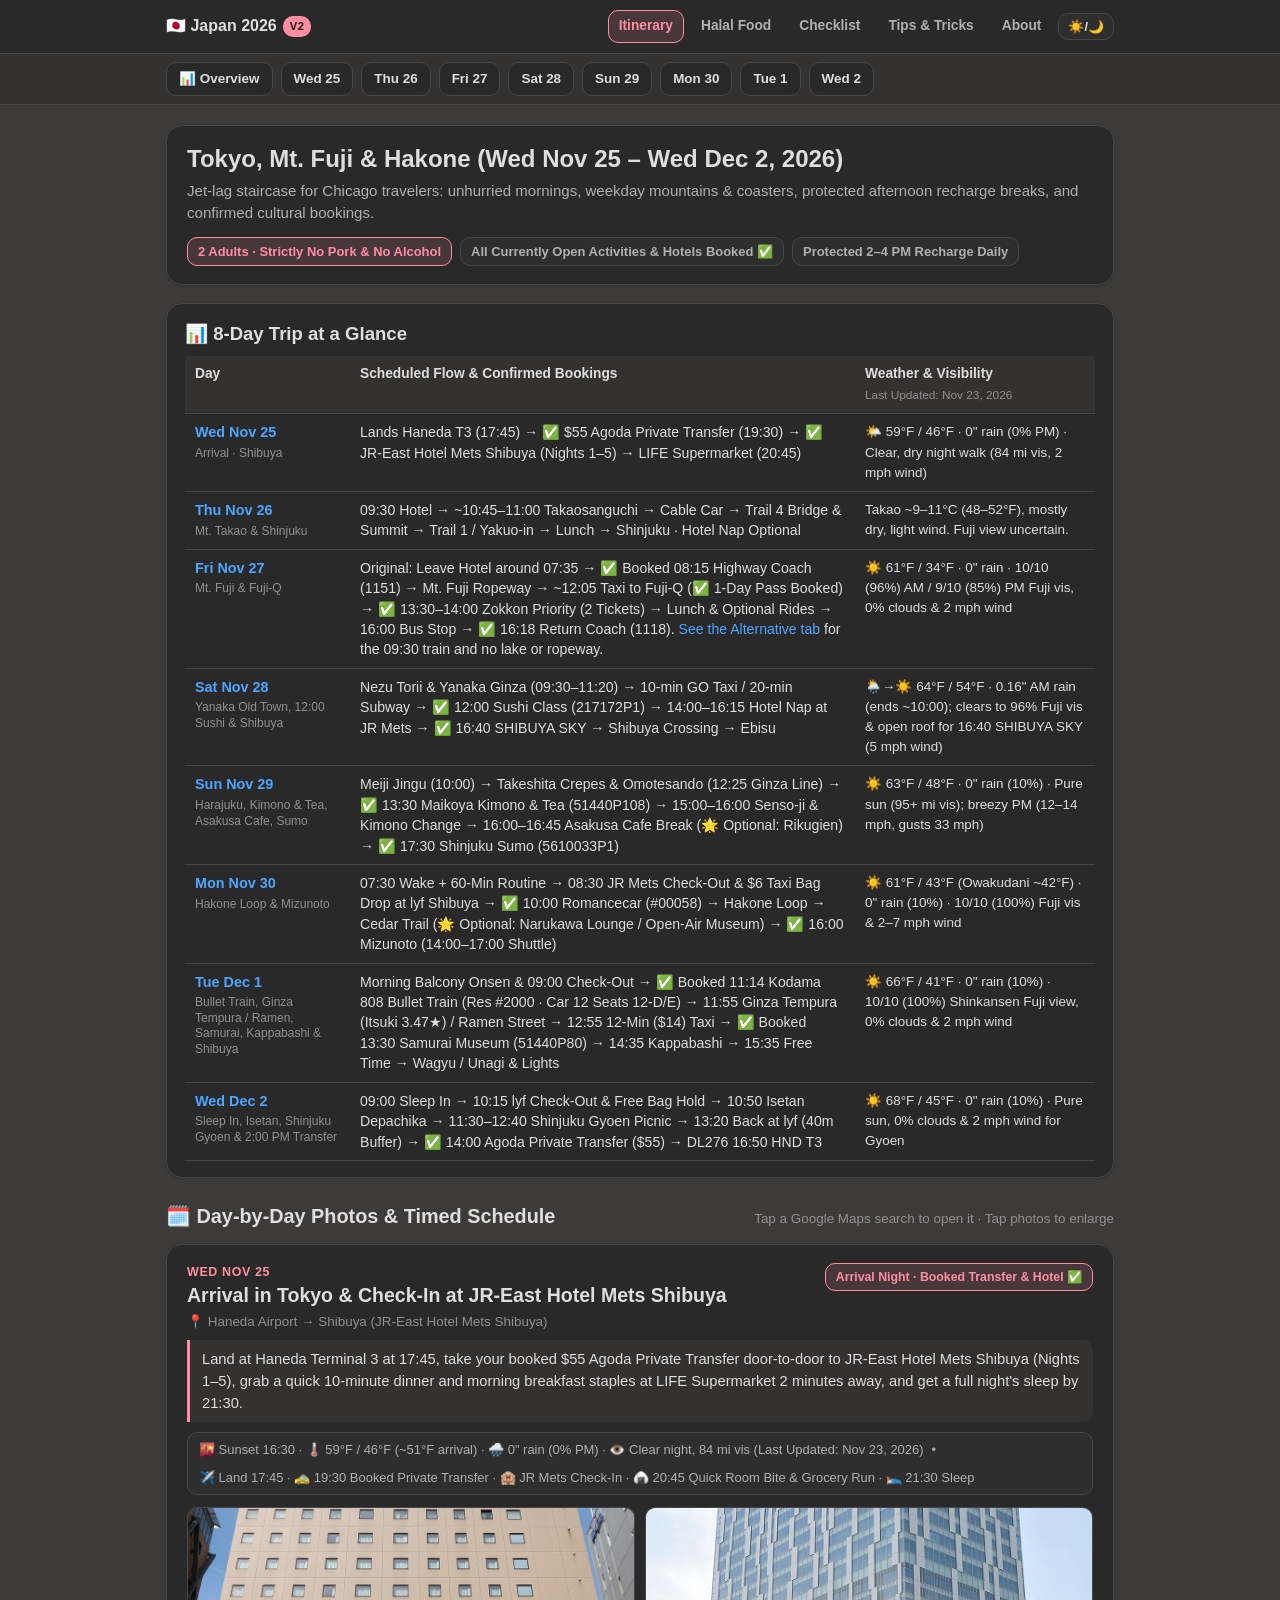
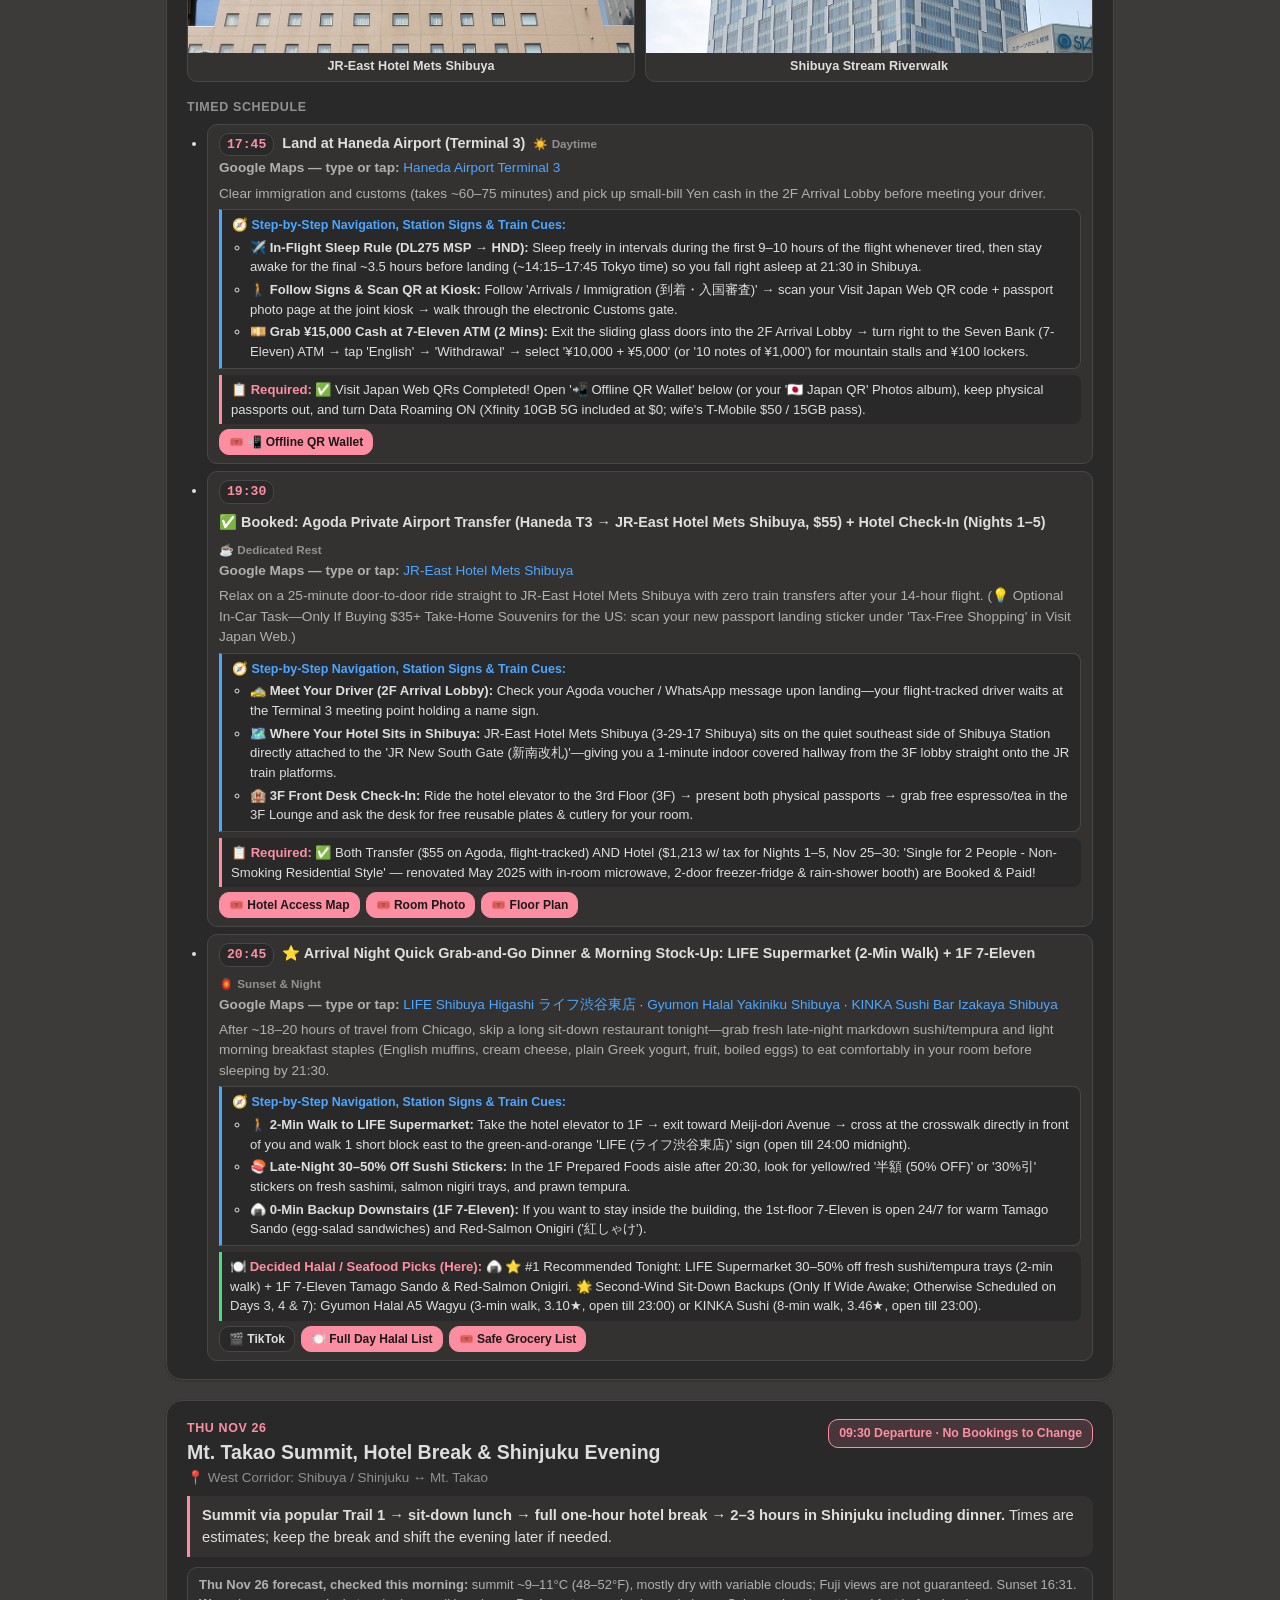
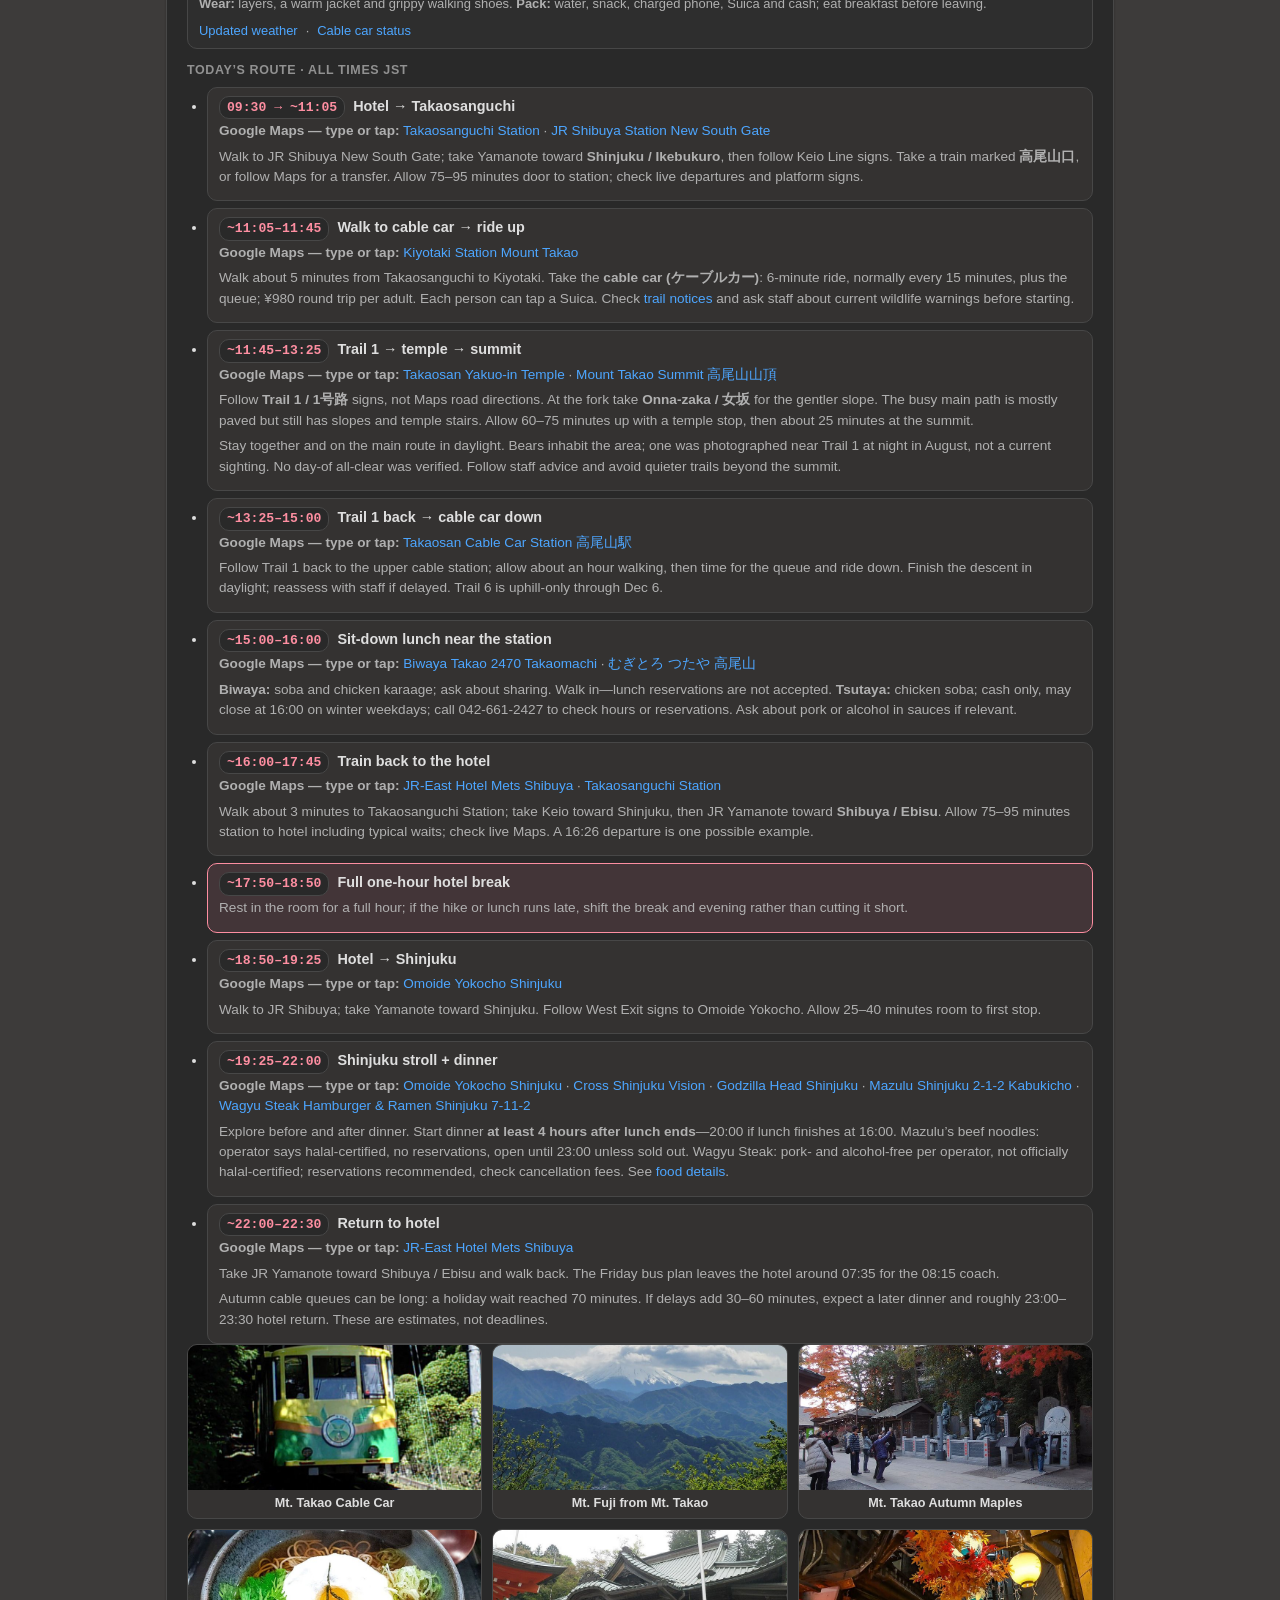
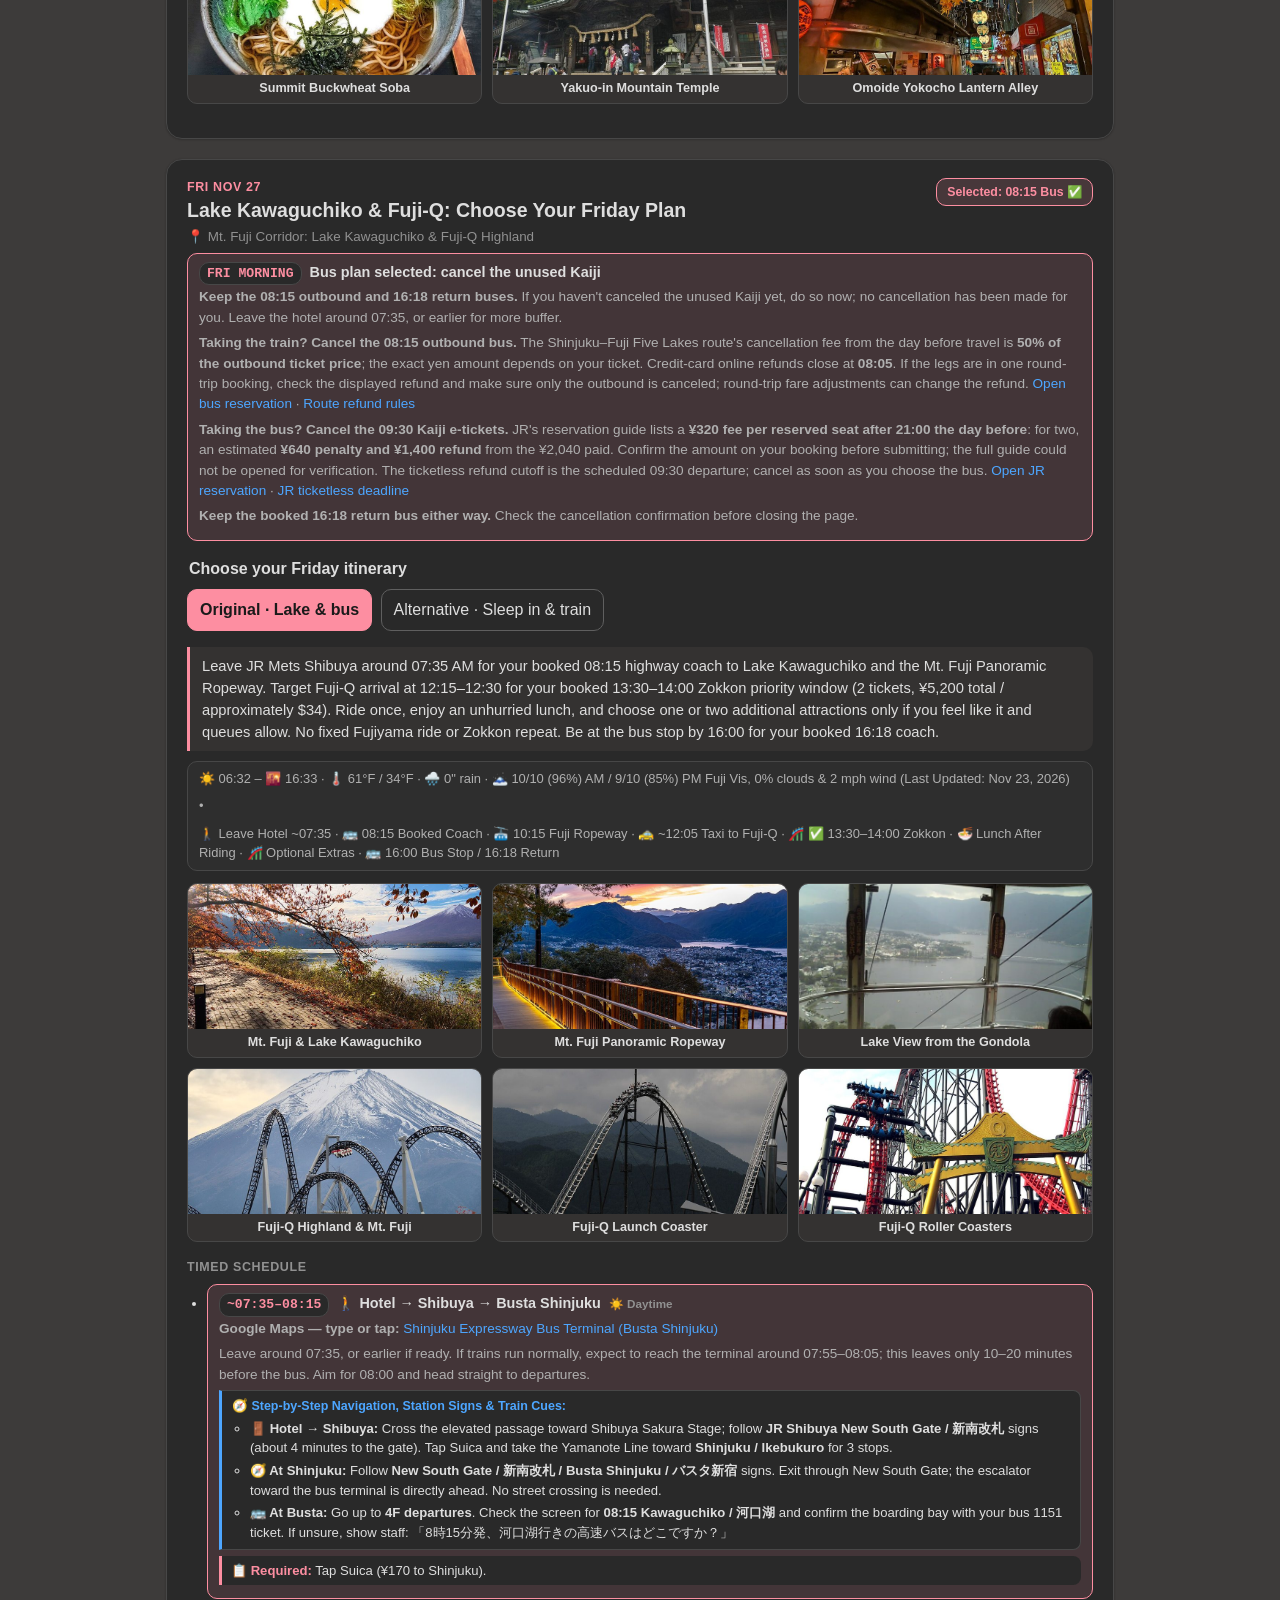
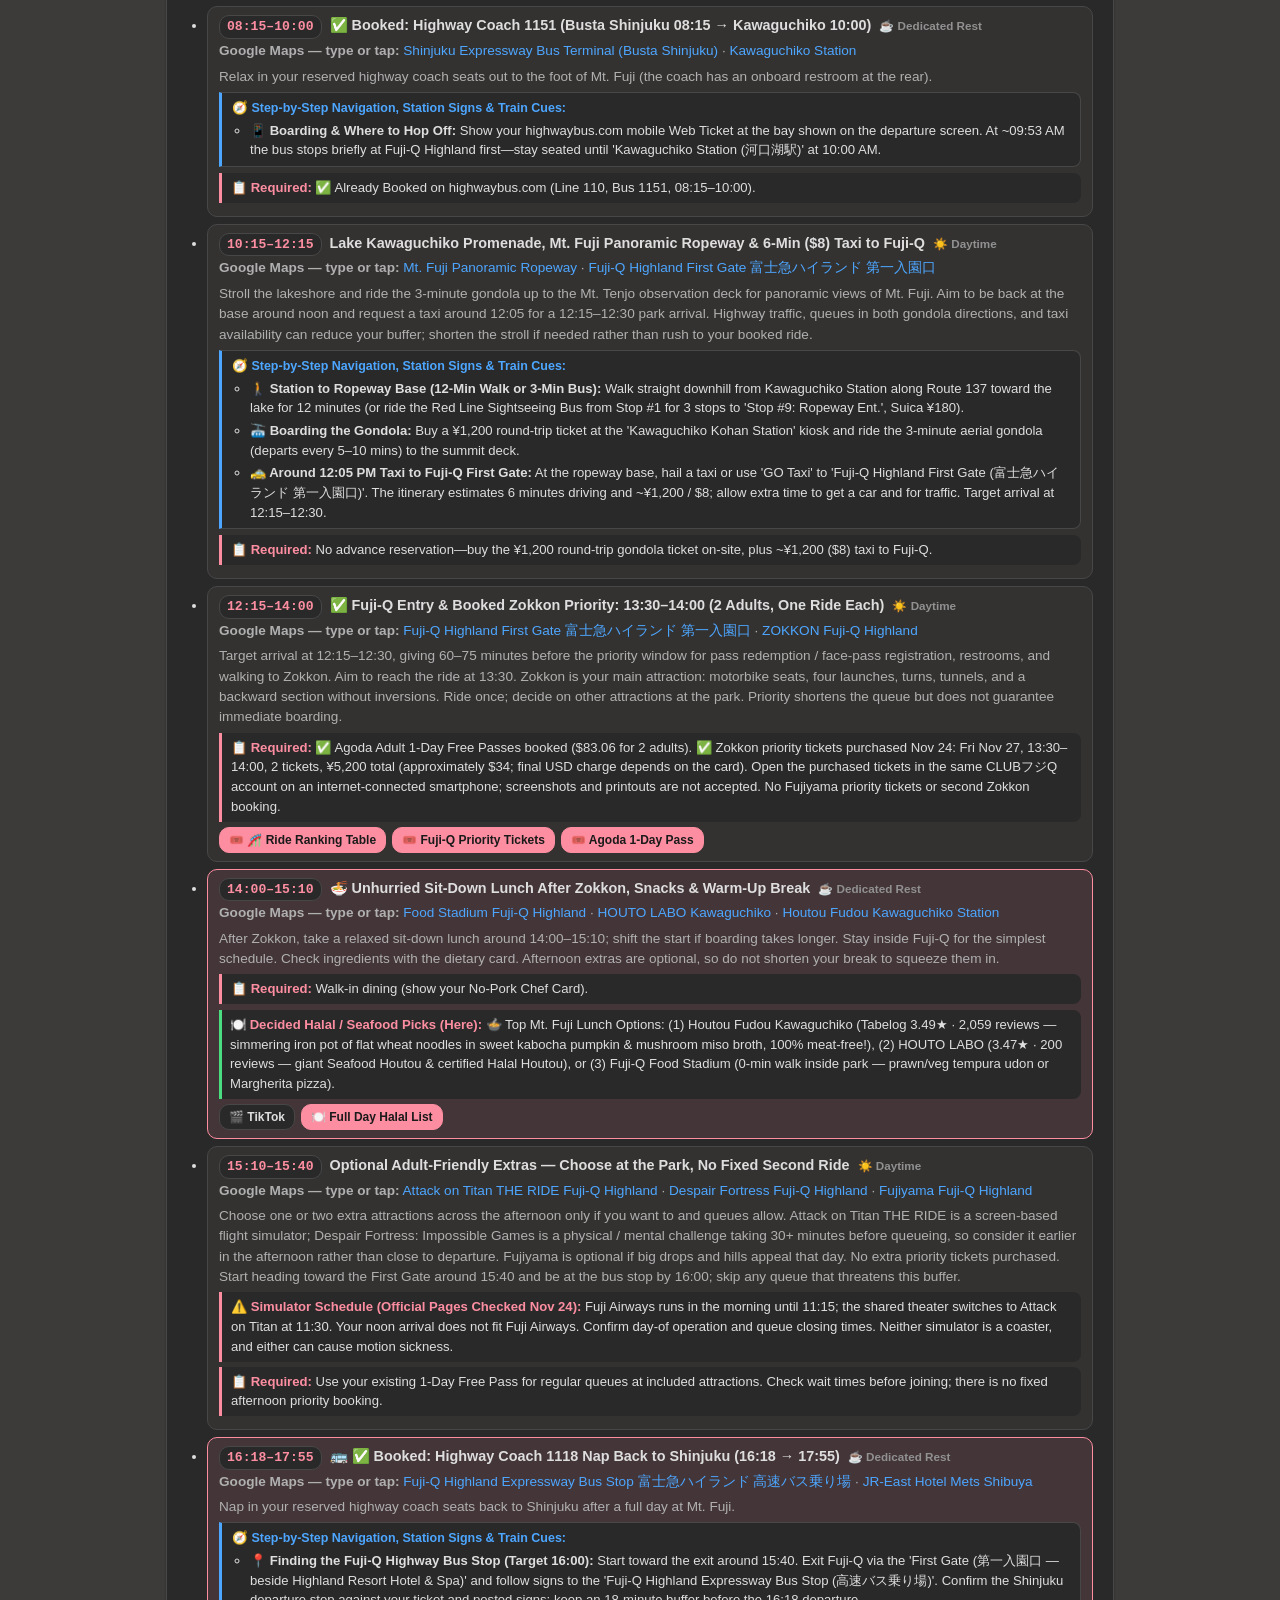
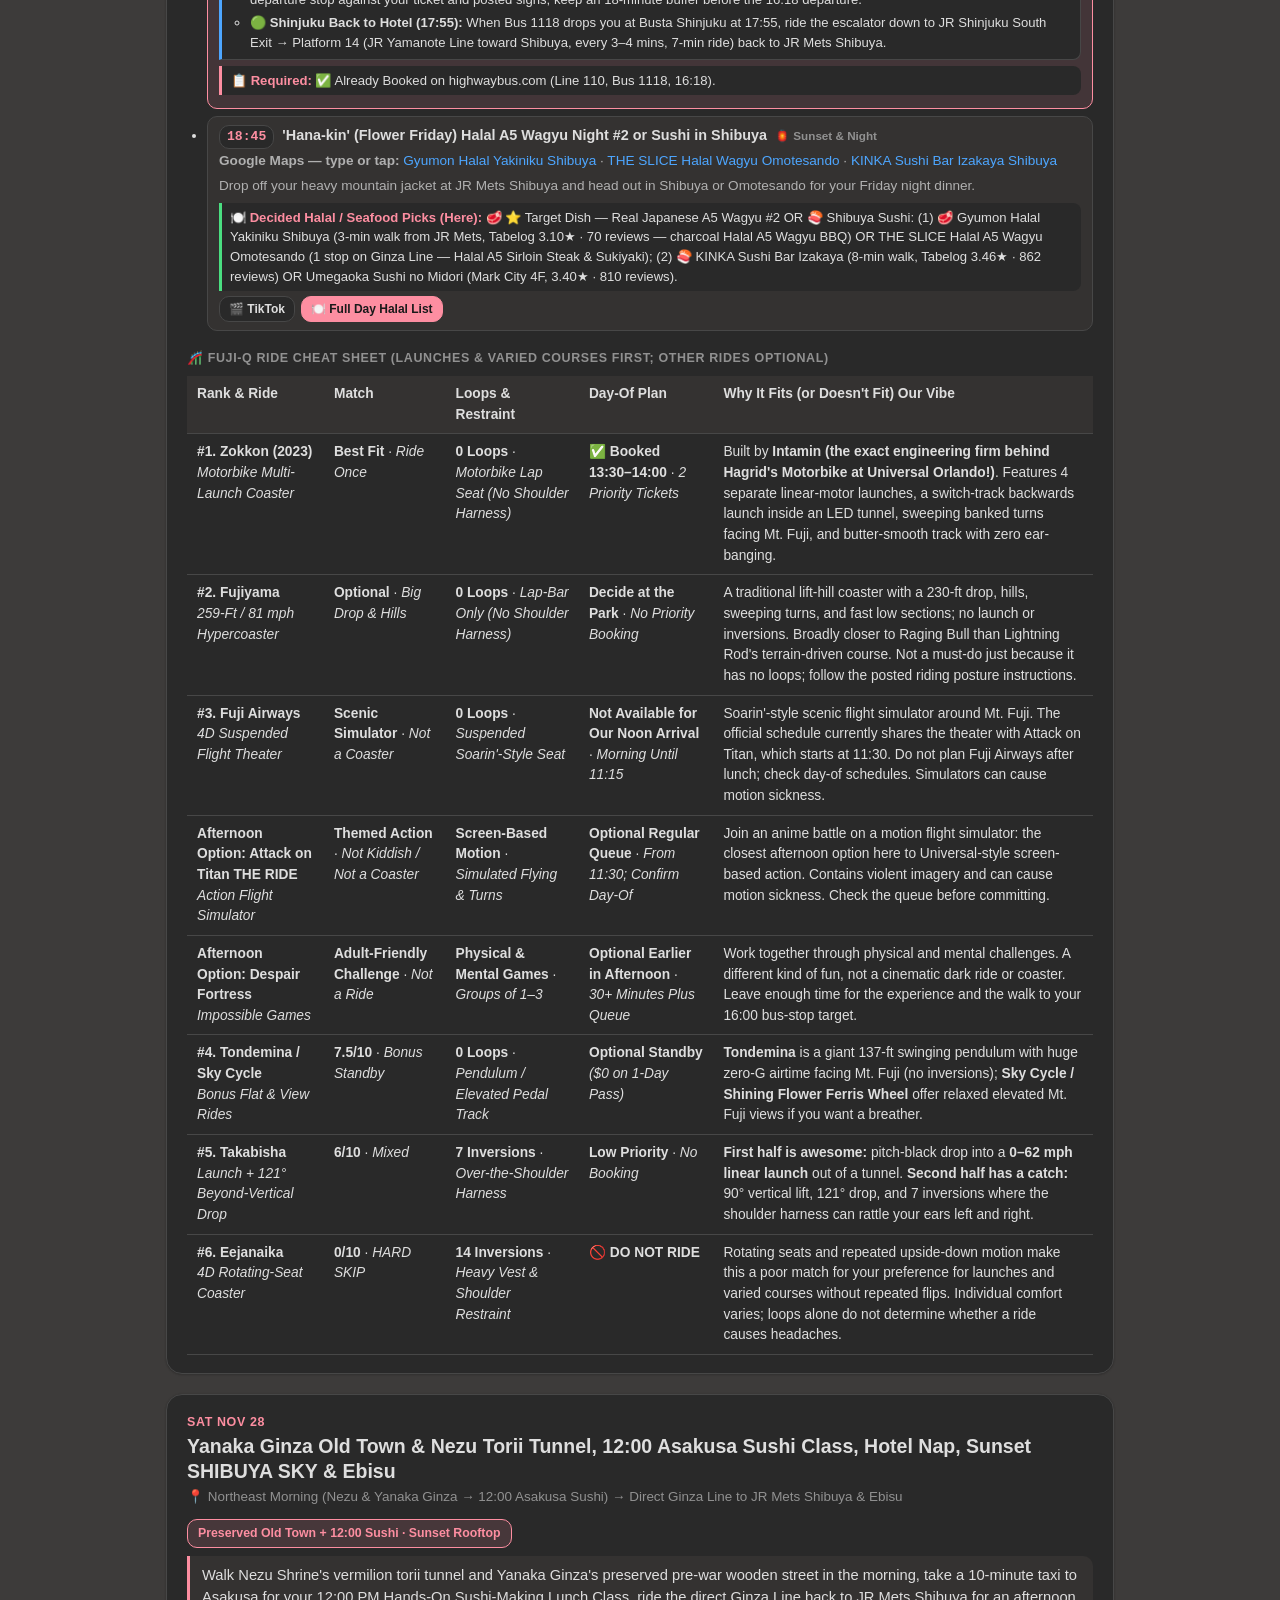
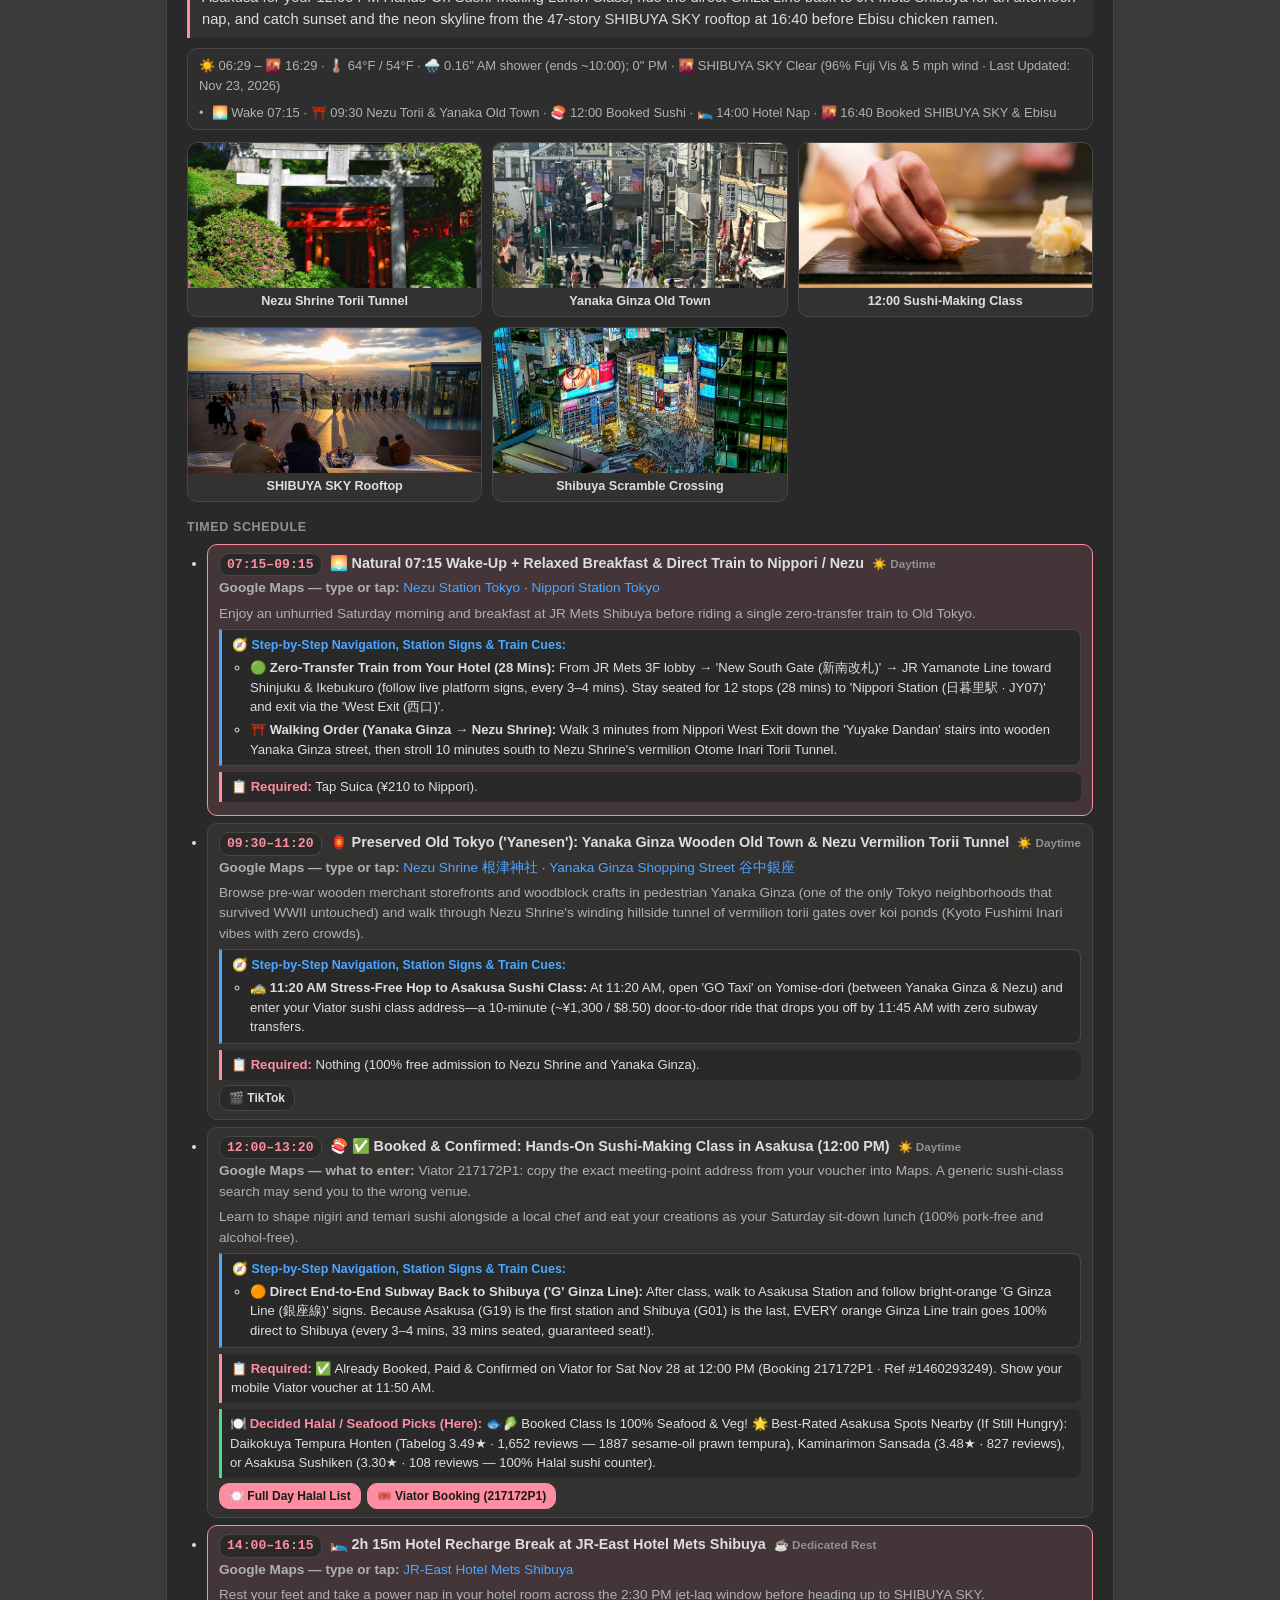
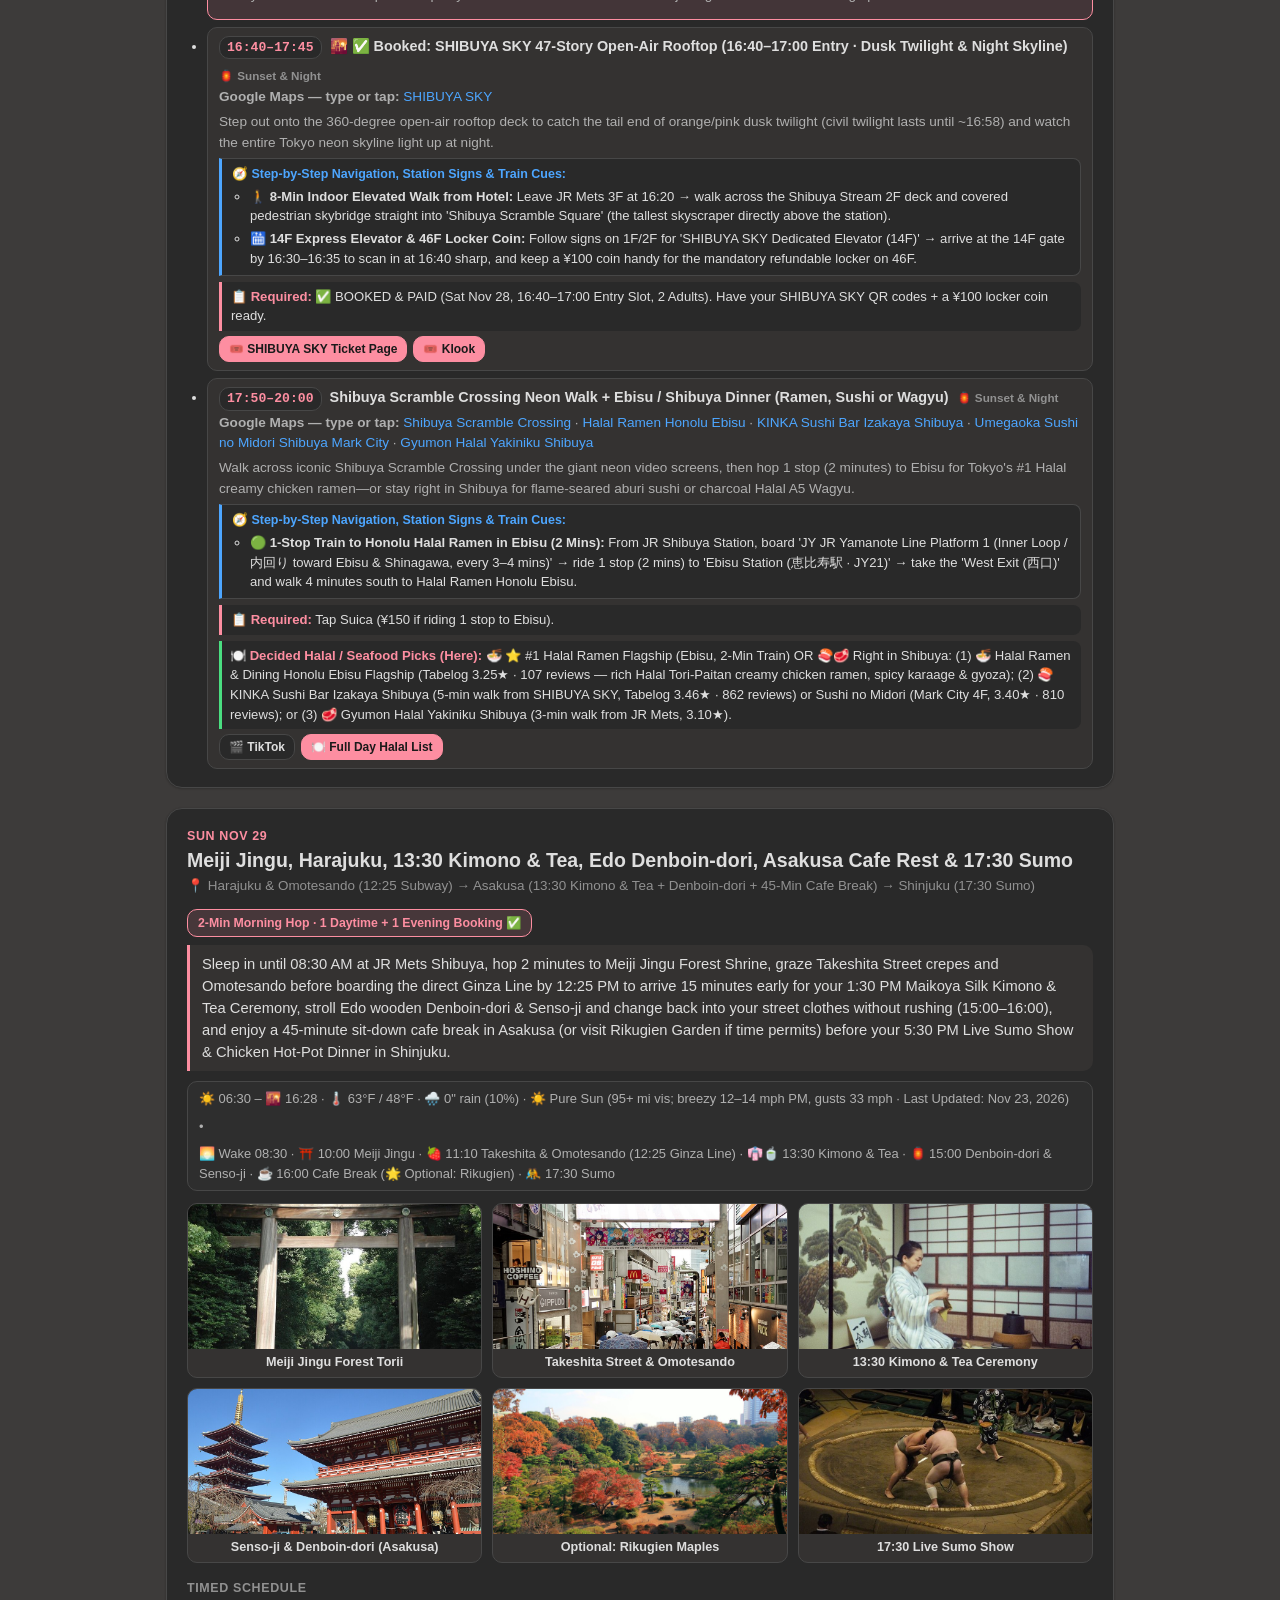
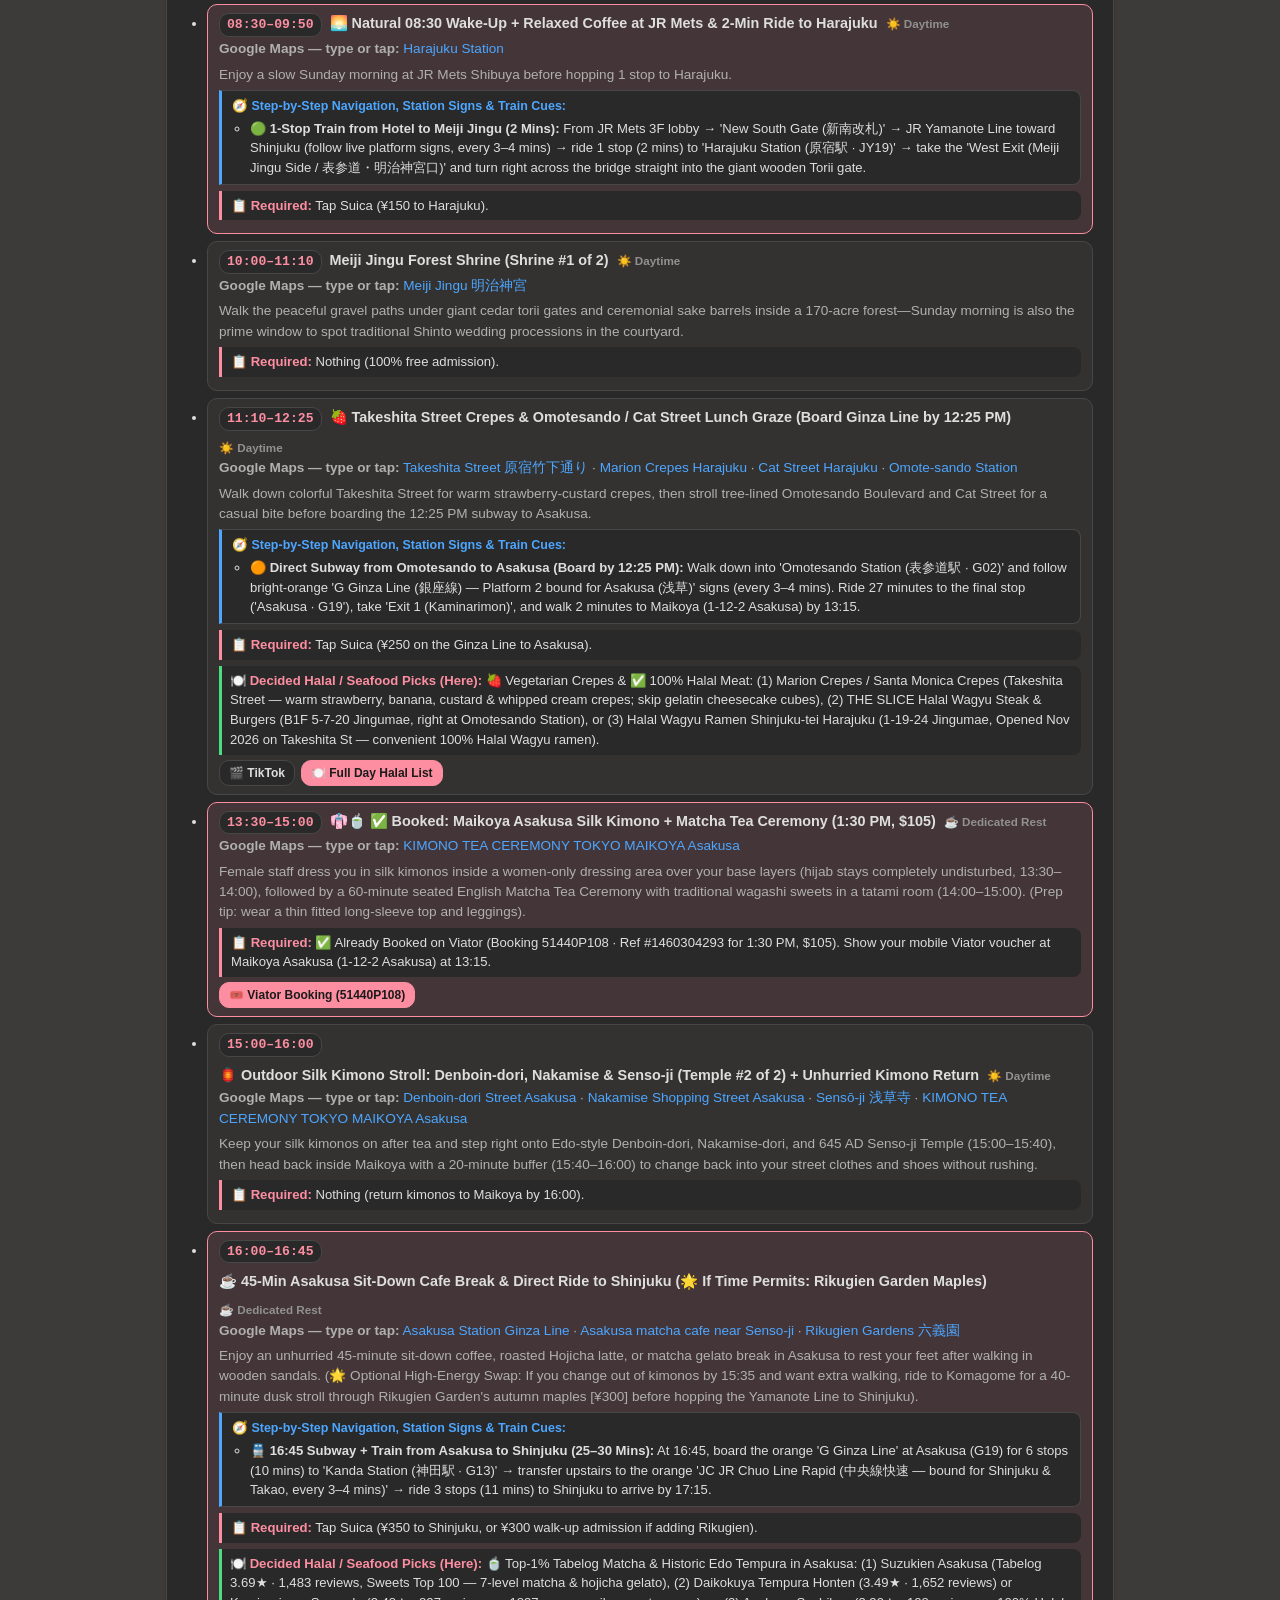
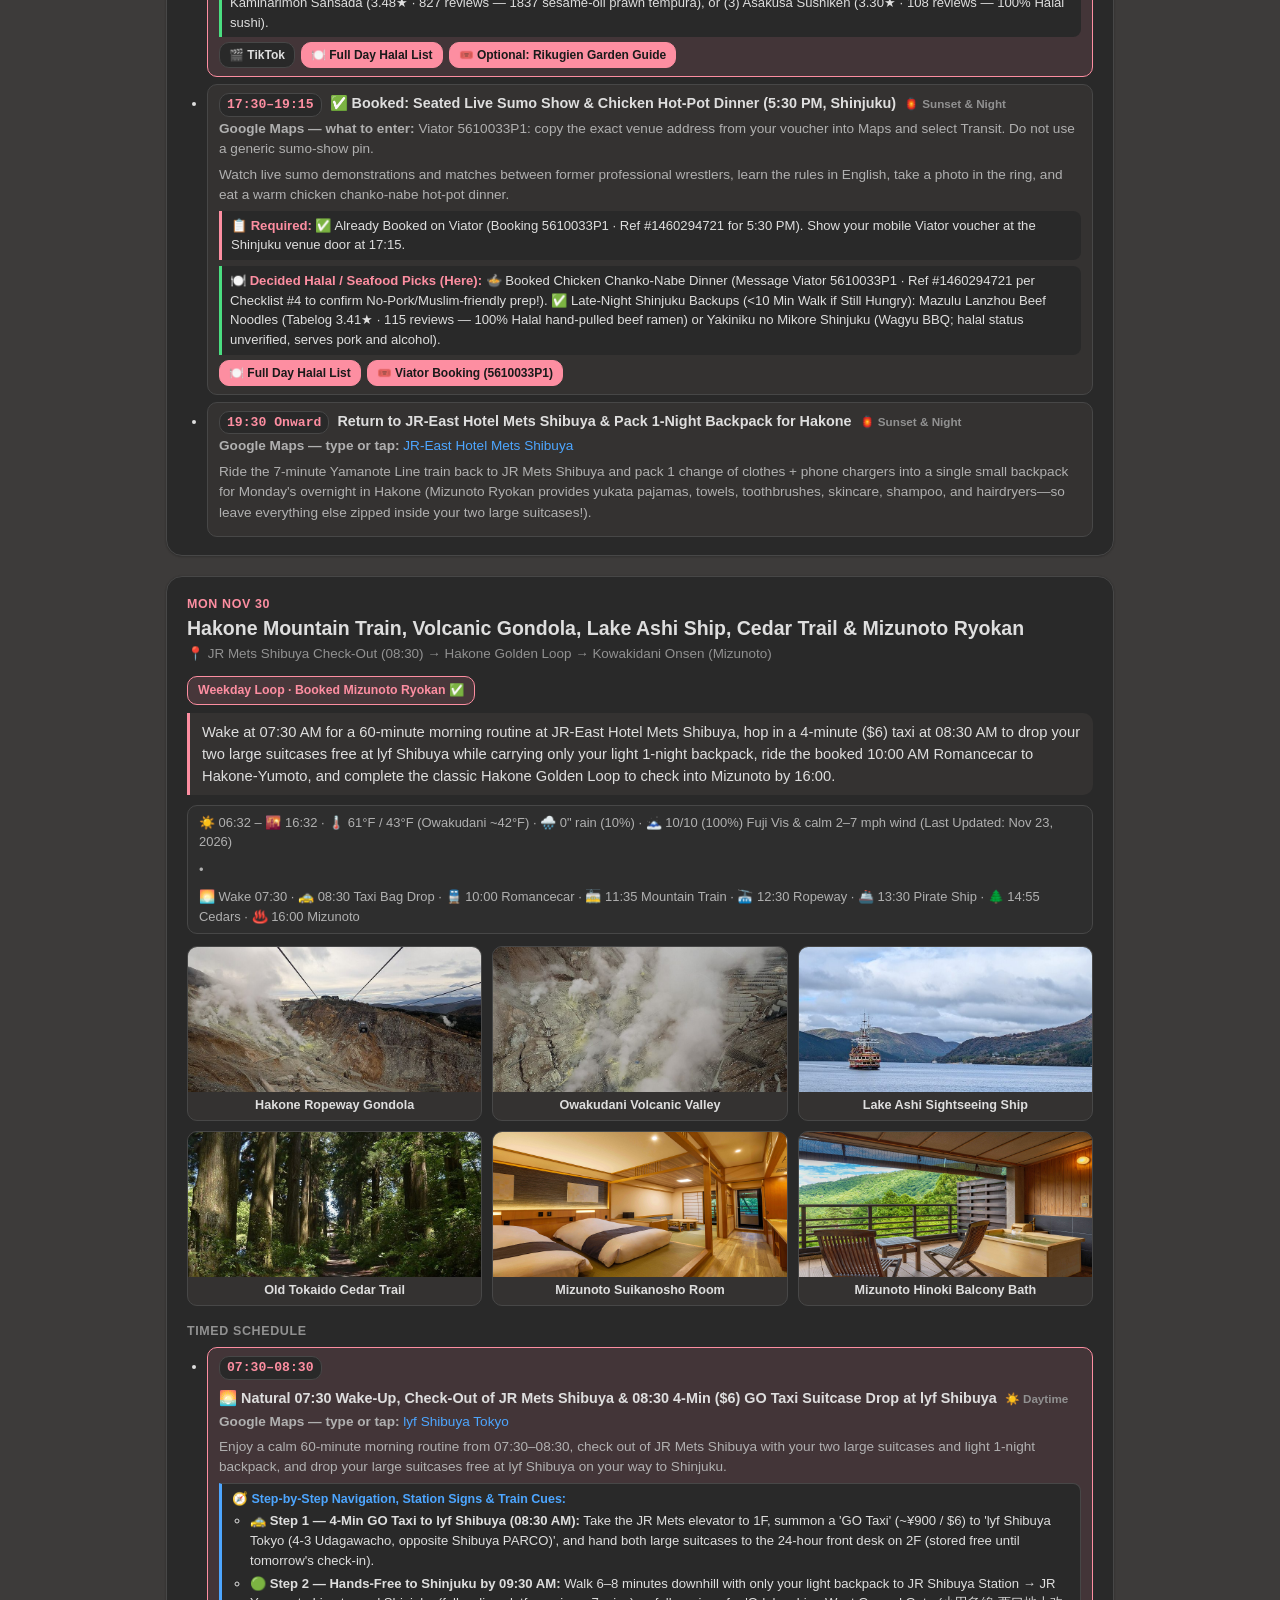
==== commit b4ceddff: "Clarify Friday bus departure directions Co-authored-by: Copilot <223556219+Copilot@users.noreply.git" ====
--- a/index.html
+++ b/index.html
@@ -86,7 +86,7 @@
             <a href="#day-fri-27">Fri Nov 27</a>
             <div class="glance-sub">Mt. Fuji &amp; Fuji-Q</div>
           </td>
-          <td class="glance-items">Original: Leave Hotel 07:25 → ✅ Booked 08:15 Highway Coach (1151) → Mt. Fuji Ropeway → ~12:05 Taxi to Fuji-Q (✅ 1-Day Pass Booked) → ✅ 13:30–14:00 Zokkon Priority (2 Tickets) → Lunch &amp; Optional Rides → 16:00 Bus Stop → ✅ 16:18 Return Coach (1118). <a href="#day-fri-27">See the Alternative tab</a> for a 07:45 alarm, 09:30 train, and no lake or ropeway.</td>
+          <td class="glance-items">Original: Leave Hotel around 07:35 → ✅ Booked 08:15 Highway Coach (1151) → Mt. Fuji Ropeway → ~12:05 Taxi to Fuji-Q (✅ 1-Day Pass Booked) → ✅ 13:30–14:00 Zokkon Priority (2 Tickets) → Lunch &amp; Optional Rides → 16:00 Bus Stop → ✅ 16:18 Return Coach (1118). <a href="#day-fri-27">See the Alternative tab</a> for the 09:30 train and no lake or ropeway.</td>
           <td data-label="Weather &amp; Visibility (Updated Nov 23)" style="font-size:0.84rem;white-space:normal;min-width:210px;">☀️ 61°F / 34°F · 0&quot; rain · 10/10 (96%) AM / 9/10 (85%) PM Fuji vis, 0% clouds &amp; 2 mph wind</td>
         </tr><tr>
           <td class="glance-day">
@@ -265,7 +265,7 @@
             <li class="schedule-bullet">
               <div class="bullet-top"><span class="stop-time">~22:00–22:30</span><span class="stop-name">Return to hotel</span></div>
               <div class="stop-note map-pins"><strong>Google Maps — type or tap:</strong> <a href="https://www.google.com/maps/dir/?api=1&amp;destination=JR-East+Hotel+Mets+Shibuya&amp;travelmode=transit" target="_blank" rel="noopener">JR-East Hotel Mets Shibuya</a></div>
-              <div class="stop-note">Take JR Yamanote toward Shibuya / Ebisu and walk back. Set the Friday alarm for 07:45; if you naturally wake much earlier and can leave by 07:25, the original 08:15 coach is still an option.</div>
+              <div class="stop-note">Take JR Yamanote toward Shibuya / Ebisu and walk back. The Friday bus plan leaves the hotel around 07:35 for the 08:15 coach.</div>
               <div class="stop-note">Autumn cable queues can be long: a holiday wait reached 70 minutes. If delays add 30–60 minutes, expect a later dinner and roughly 23:00–23:30 hotel return. These are estimates, not deadlines.</div>
             </li>
           </ul>
@@ -295,11 +295,11 @@
               <h2 class="day-title">Lake Kawaguchiko &amp; Fuji-Q: Choose Your Friday Plan</h2>
               <div class="day-corridor">📍 Mt. Fuji Corridor: Lake Kawaguchiko &amp; Fuji-Q Highland</div>
             </div>
-            <span class="crowd-pill">08:15 Bus &amp; 09:30 Kaiji Both Booked ✅</span>
+            <span class="crowd-pill">Selected: 08:15 Bus ✅</span>
           </div>
           <div class="schedule-bullet break-bullet">
-            <div class="bullet-top"><span class="stop-time">FRI 07:45 JST</span><span class="stop-name">Alarm: decide and cancel the unused outbound</span></div>
-            <div class="stop-note">Both outbound options are booked. <strong>Set the alarm for 07:45.</strong> If you naturally wake much earlier and can leave the hotel around 07:25, take the original bus and cancel the Kaiji. Otherwise, at 07:45 cancel the outbound bus, get ready and leave around 09:00 for the train. <strong>07:45 is your safety target</strong>, not the official refund deadline.</div>
+            <div class="bullet-top"><span class="stop-time">FRI MORNING</span><span class="stop-name">Bus plan selected: cancel the unused Kaiji</span></div>
+            <div class="stop-note"><strong>Keep the 08:15 outbound and 16:18 return buses.</strong> If you haven't canceled the unused Kaiji yet, do so now; no cancellation has been made for you. Leave the hotel around 07:35, or earlier for more buffer.</div>
             <div class="stop-note"><strong>Taking the train? Cancel the 08:15 outbound bus.</strong> The Shinjuku–Fuji Five Lakes route's cancellation fee from the day before travel is <strong>50% of the outbound ticket price</strong>; the exact yen amount depends on your ticket. Credit-card online refunds close at <strong>08:05</strong>. If the legs are in one round-trip booking, check the displayed refund and make sure only the outbound is canceled; round-trip fare adjustments can change the refund. <a href="https://www.highwaybus.com/gp/reference/refCertification" target="_blank" rel="noopener">Open bus reservation</a> · <a href="https://www.highwaybus.com/gp/info/accept?lineGroupNo=1&amp;lineId=110" target="_blank" rel="noopener">Route refund rules</a></div>
             <div class="stop-note"><strong>Taking the bus? Cancel the 09:30 Kaiji e-tickets.</strong> JR's reservation guide lists a <strong>¥320 fee per reserved seat after 21:00 the day before</strong>: for two, an estimated <strong>¥640 penalty and ¥1,400 refund</strong> from the ¥2,040 paid. Confirm the amount on your booking before submitting; the full guide could not be opened for verification. The ticketless refund cutoff is the scheduled 09:30 departure; cancel as soon as you choose the bus. <a href="https://www.eki-net.com/en/jreast-train-reservation/Top/Index" target="_blank" rel="noopener">Open JR reservation</a> · <a href="https://secure.okbiz.jp/eki-net/faq/show/6497" target="_blank" rel="noopener">JR ticketless deadline</a></div>
             <div class="stop-note"><strong>Keep the booked 16:18 return bus either way.</strong> Check the cancellation confirmation before closing the page.</div>
@@ -311,11 +311,11 @@
             <input type="radio" name="friday-plan" id="friday-alternative" />
             <label for="friday-alternative">Alternative · Sleep in &amp; train</label>
             <div class="friday-original-panel">
-          <div class="day-overview">Leave JR Mets Shibuya at 07:25 AM for your booked 08:15 highway coach to Lake Kawaguchiko and the Mt. Fuji Panoramic Ropeway. Target Fuji-Q arrival at 12:15–12:30 for your booked 13:30–14:00 Zokkon priority window (2 tickets, ¥5,200 total / approximately $34). Ride once, enjoy an unhurried lunch, and choose one or two additional attractions only if you feel like it and queues allow. No fixed Fujiyama ride or Zokkon repeat. Be at the bus stop by 16:00 for your booked 16:18 coach.</div>
+          <div class="day-overview">Leave JR Mets Shibuya around 07:35 AM for your booked 08:15 highway coach to Lake Kawaguchiko and the Mt. Fuji Panoramic Ropeway. Target Fuji-Q arrival at 12:15–12:30 for your booked 13:30–14:00 Zokkon priority window (2 tickets, ¥5,200 total / approximately $34). Ride once, enjoy an unhurried lunch, and choose one or two additional attractions only if you feel like it and queues allow. No fixed Fujiyama ride or Zokkon repeat. Be at the bus stop by 16:00 for your booked 16:18 coach.</div>
           <div class="day-meta-bar">
             <span>☀️ 06:32 – 🌇 16:33 · 🌡️ 61°F / 34°F · 🌧️ 0&quot; rain · 🗻 10/10 (96%) AM / 9/10 (85%) PM Fuji Vis, 0% clouds &amp; 2 mph wind (Last Updated: Nov 23, 2026)</span>
             <span>•</span>
-            <span>🌅 Wake 06:15 · 🚶 Leave Hotel 07:25 · 🚌 08:15 Booked Coach · 🚠 10:15 Fuji Ropeway · 🚕 ~12:05 Taxi to Fuji-Q · 🎢 ✅ 13:30–14:00 Zokkon · 🍜 Lunch After Riding · 🎢 Optional Extras · 🚌 16:00 Bus Stop / 16:18 Return</span>
+            <span>🚶 Leave Hotel ~07:35 · 🚌 08:15 Booked Coach · 🚠 10:15 Fuji Ropeway · 🚕 ~12:05 Taxi to Fuji-Q · 🎢 ✅ 13:30–14:00 Zokkon · 🍜 Lunch After Riding · 🎢 Optional Extras · 🚌 16:00 Bus Stop / 16:18 Return</span>
           </div>
           <div class="day-gallery"><div class="photo-item" data-full="images/fri-kawaguchiko-autumn.jpg" data-cap="Mt. Fuji &amp; Lake Kawaguchiko" data-credit="lumoplank (CC0)" data-url="https://commons.wikimedia.org/wiki/File:Kawaguchiko,_Part_III_-_Kawaguchiko6783.jpg">
               <img src="images/fri-kawaguchiko-autumn.jpg" alt="Mt. Fuji &amp; Lake Kawaguchiko" loading="lazy" />
@@ -340,15 +340,15 @@
           <ul class="schedule-list">
             <li class="schedule-bullet break-bullet">
               <div class="bullet-top">
-                <span class="stop-time">06:15–08:00</span>
-                <span class="stop-name">🌅 Natural 06:15 Wake-Up + Breakfast &amp; 07:25 Walk Out to Busta Shinjuku</span>
+                <span class="stop-time">~07:35–08:15</span>
+                <span class="stop-name">🚶 Hotel → Shibuya → Busta Shinjuku</span>
                 <span class="stop-phase">☀️ Daytime</span>
               </div>
               <div class="stop-note map-pins"><strong>Google Maps — type or tap:</strong> <a href="https://www.google.com/maps/dir/?api=1&amp;destination=Shinjuku+Expressway+Bus+Terminal+%28Busta+Shinjuku%29&amp;travelmode=transit" target="_blank" rel="noopener">Shinjuku Expressway Bus Terminal (Busta Shinjuku)</a></div>
-              <div class="stop-note">Enjoy a relaxed 70-minute morning and breakfast at JR Mets Shibuya before stepping out at 07:25 AM sharp to reach the 4th-floor Busta Shinjuku bus gate by 08:00.</div>
-              <div class="nav-steps-box">
-                  <div class="nav-steps-title">🧭 Step-by-Step Navigation, Station Signs &amp; Train Cues:</div>
-                  <ul class="nav-steps-list"><li><strong>🚪 Step 1 — Hotel to Shibuya Yamanote (07:25 AM):</strong> From JR Mets, cross the elevated passage toward Shibuya Sakura Stage and follow signs to the &#x27;New South Gate (新南改札)&#x27; (about 4 minutes to the gate). Tap Suica and follow JR Yamanote Line signs toward Shinjuku / Ikebukuro. Ride 3 stops (about 7 mins) to Shinjuku.</li><li><strong>🧭 Step 2 — Take &#x27;South Exit / New South Gate&#x27; at Shinjuku:</strong> Walk toward the BACK (south end) of the Shinjuku platform and ride the escalator UP for &#x27;South Exit (南口)&#x27; or &#x27;New South Gate (新南改札) / Busta Shinjuku (バスタ新宿)&#x27;. (Never take West or East Exit—the bus terminal sits directly on top of the South Exit tracks!)</li><li><strong>🚌 Step 3 — Elevator to 4F Bus Departures:</strong> Ride the Busta Shinjuku escalator/elevator up to the 4th Floor (4F) and check the English screen for &#x27;08:15 Kawaguchiko (河口湖) · Bus 1151&#x27; (Gate B3 or B4).</li></ul>
+              <div class="stop-note">Leave around 07:35, or earlier if ready. If trains run normally, expect to reach the terminal around 07:55–08:05; this leaves only 10–20 minutes before the bus. Aim for 08:00 and head straight to departures.</div>
+              <div class="nav-steps-box">
+                  <div class="nav-steps-title">🧭 Step-by-Step Navigation, Station Signs &amp; Train Cues:</div>
+                  <ul class="nav-steps-list"><li><strong>🚪 Hotel → Shibuya:</strong> Cross the elevated passage toward Shibuya Sakura Stage; follow <strong>JR Shibuya New South Gate / 新南改札</strong> signs (about 4 minutes to the gate). Tap Suica and take the Yamanote Line toward <strong>Shinjuku / Ikebukuro</strong> for 3 stops.</li><li><strong>🧭 At Shinjuku:</strong> Follow <strong>New South Gate / 新南改札 / Busta Shinjuku / バスタ新宿</strong> signs. Exit through New South Gate; the escalator toward the bus terminal is directly ahead. No street crossing is needed.</li><li><strong>🚌 At Busta:</strong> Go up to <strong>4F departures</strong>. Check the screen for <strong>08:15 Kawaguchiko / 河口湖</strong> and confirm the boarding bay with your bus 1151 ticket. If unsure, show staff: <span lang="ja">「8時15分発、河口湖行きの高速バスはどこですか？」</span></li></ul>
                 </div>
               <div class="stop-req"><strong>📋 Required:</strong> Tap Suica (¥170 to Shinjuku).</div>
               
@@ -363,7 +363,7 @@
               <div class="stop-note">Relax in your reserved highway coach seats out to the foot of Mt. Fuji (the coach has an onboard restroom at the rear).</div>
               <div class="nav-steps-box">
                   <div class="nav-steps-title">🧭 Step-by-Step Navigation, Station Signs &amp; Train Cues:</div>
-                  <ul class="nav-steps-list"><li><strong>📱 Boarding &amp; Where to Hop Off:</strong> Show your highwaybus.com mobile Web Ticket at Gate B3/B4. At ~09:53 AM the bus stops briefly at Fuji-Q Highland first—stay seated for 7 more minutes until the final stop at &#x27;Kawaguchiko Station (河口湖駅)&#x27; at 10:00 AM.</li></ul>
+                  <ul class="nav-steps-list"><li><strong>📱 Boarding &amp; Where to Hop Off:</strong> Show your highwaybus.com mobile Web Ticket at the bay shown on the departure screen. At ~09:53 AM the bus stops briefly at Fuji-Q Highland first—stay seated until &#x27;Kawaguchiko Station (河口湖駅)&#x27; at 10:00 AM.</li></ul>
                 </div>
               <div class="stop-req"><strong>📋 Required:</strong> ✅ Already Booked on highwaybus.com (Line 110, Bus 1151, 08:15–10:00).</div>
             </li><li class="schedule-bullet">
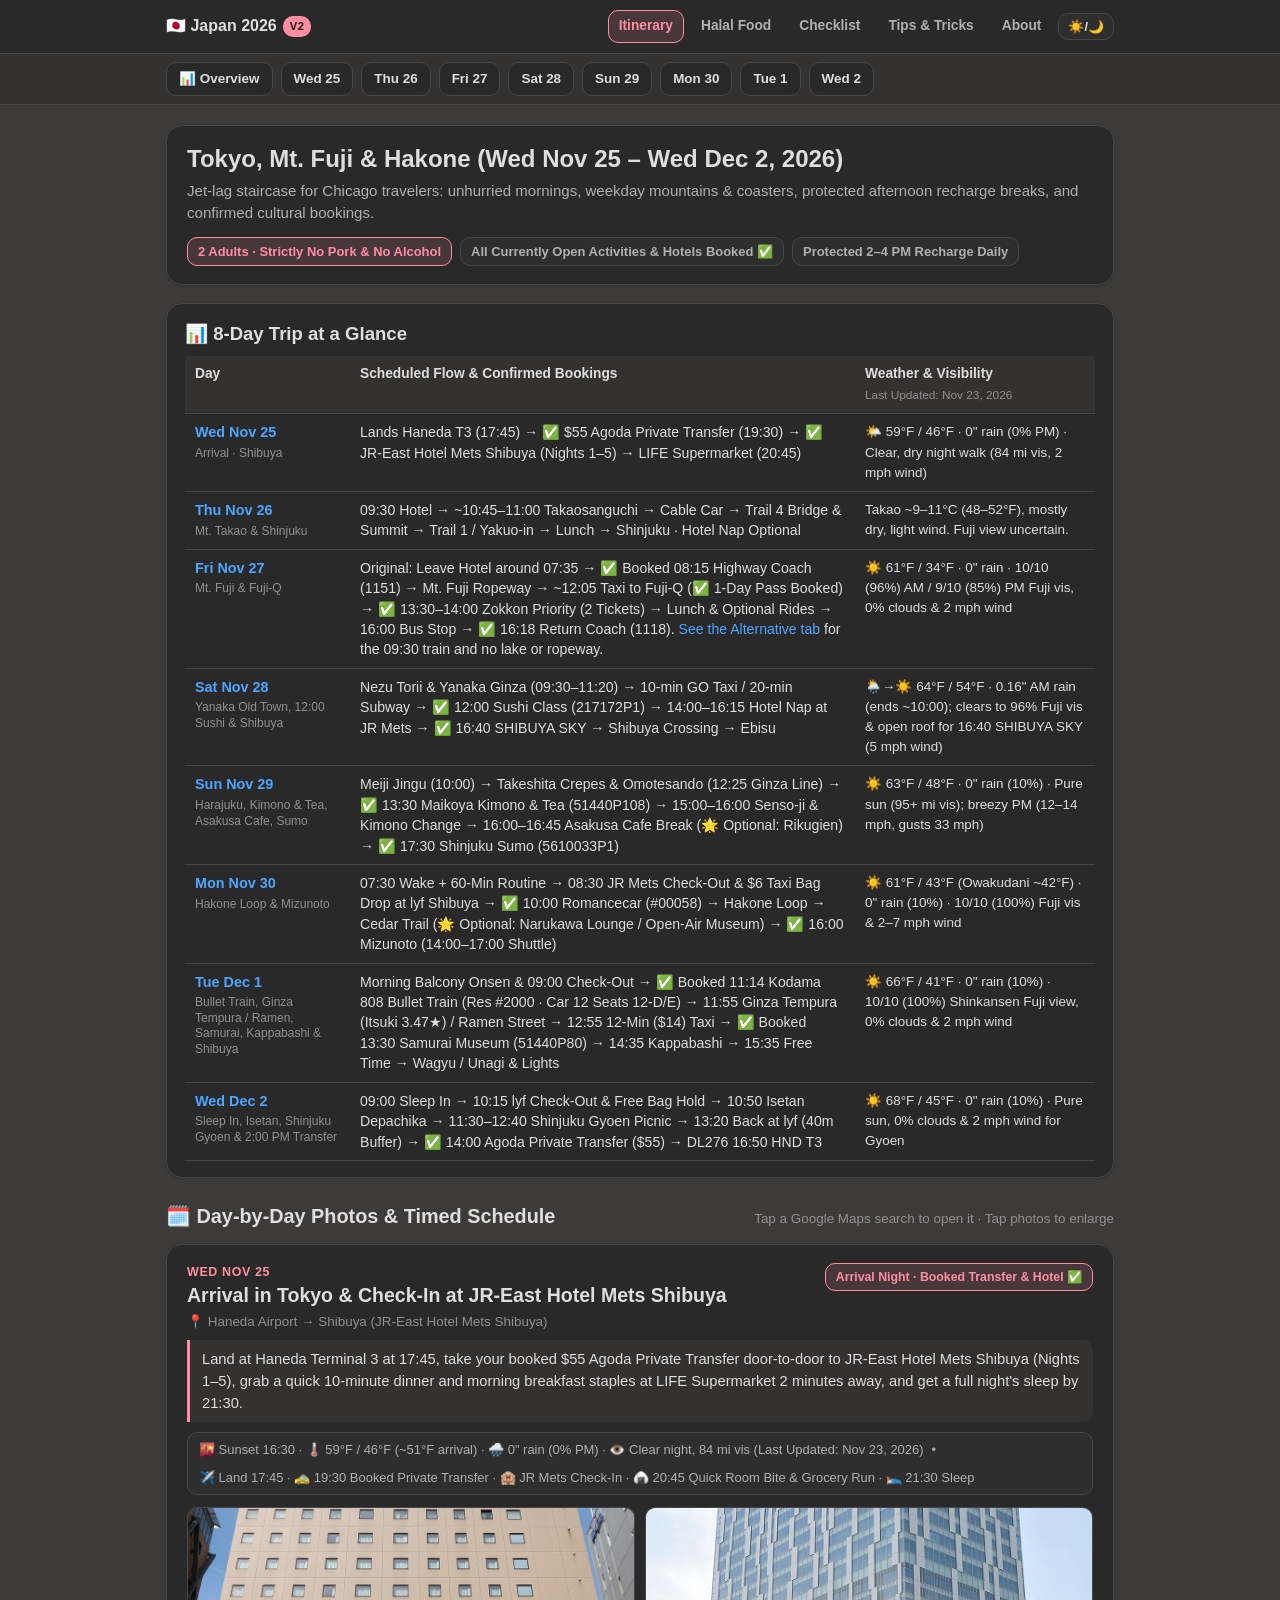
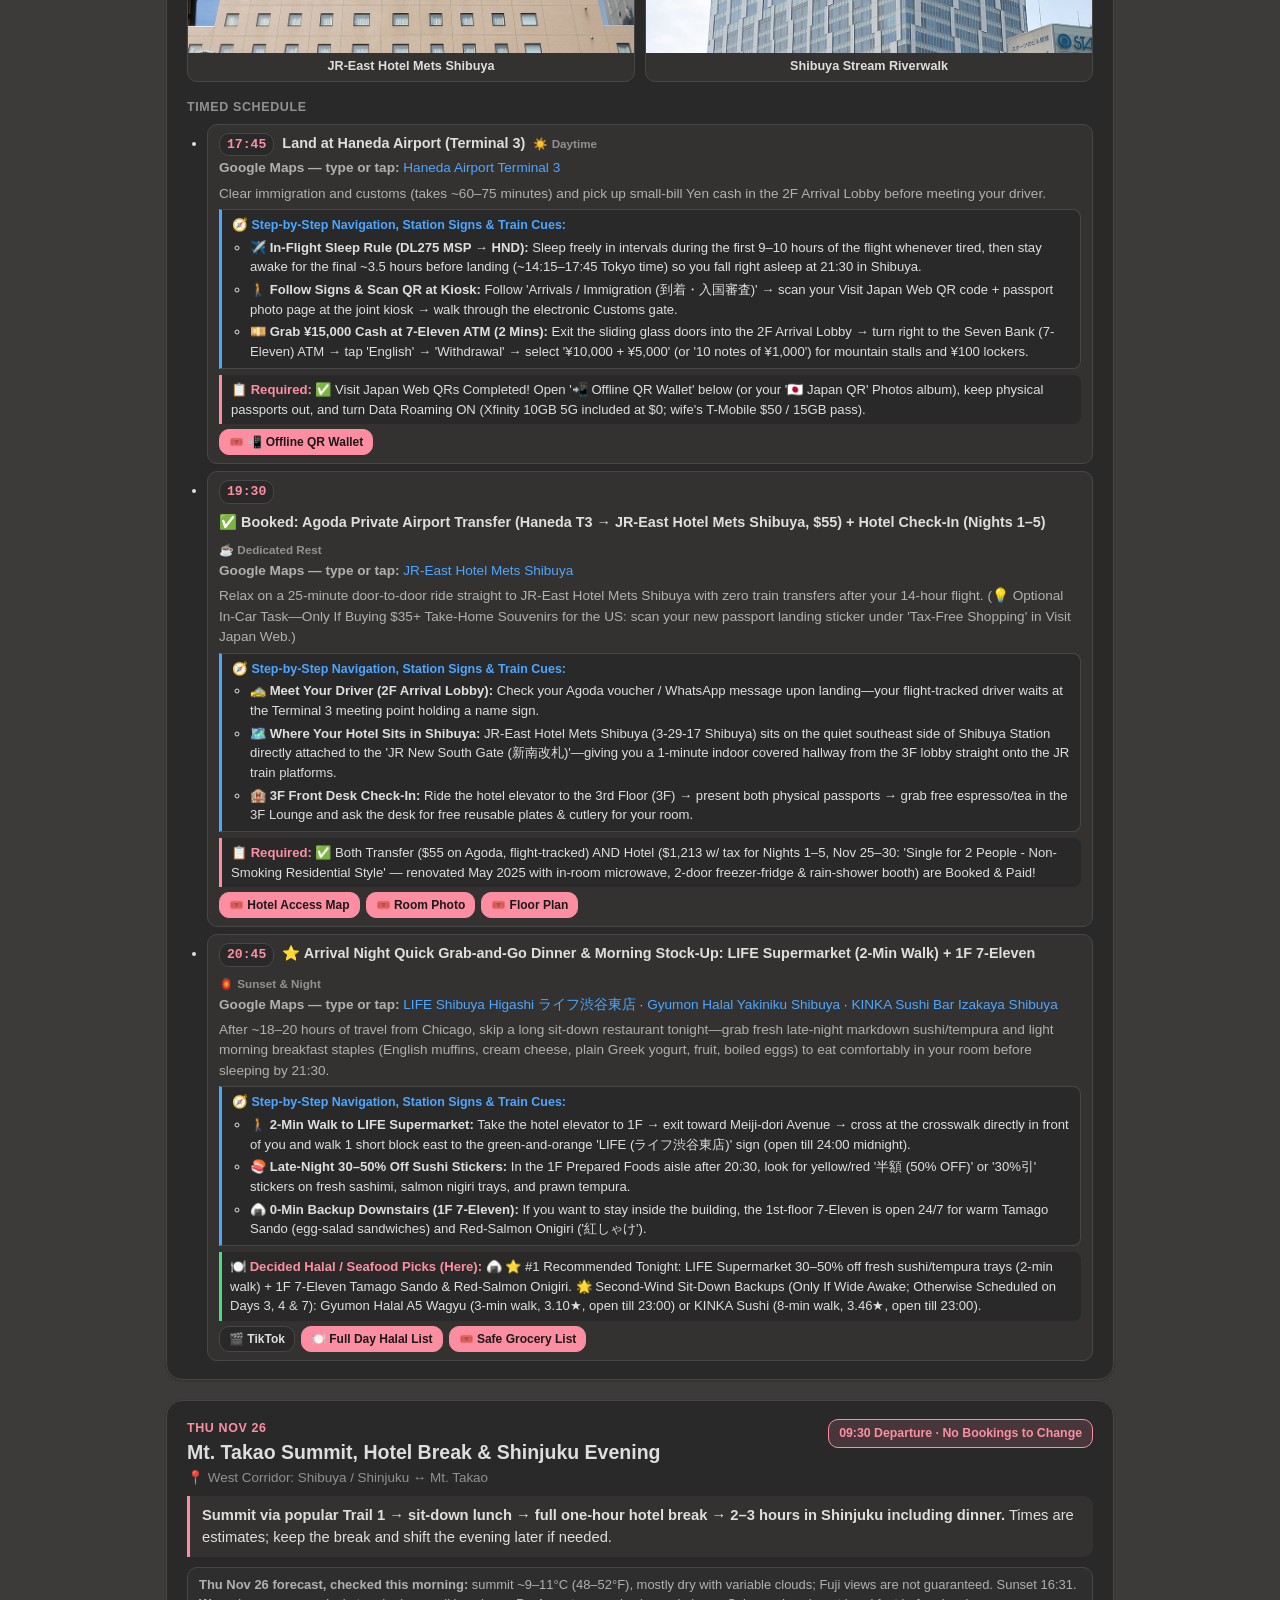
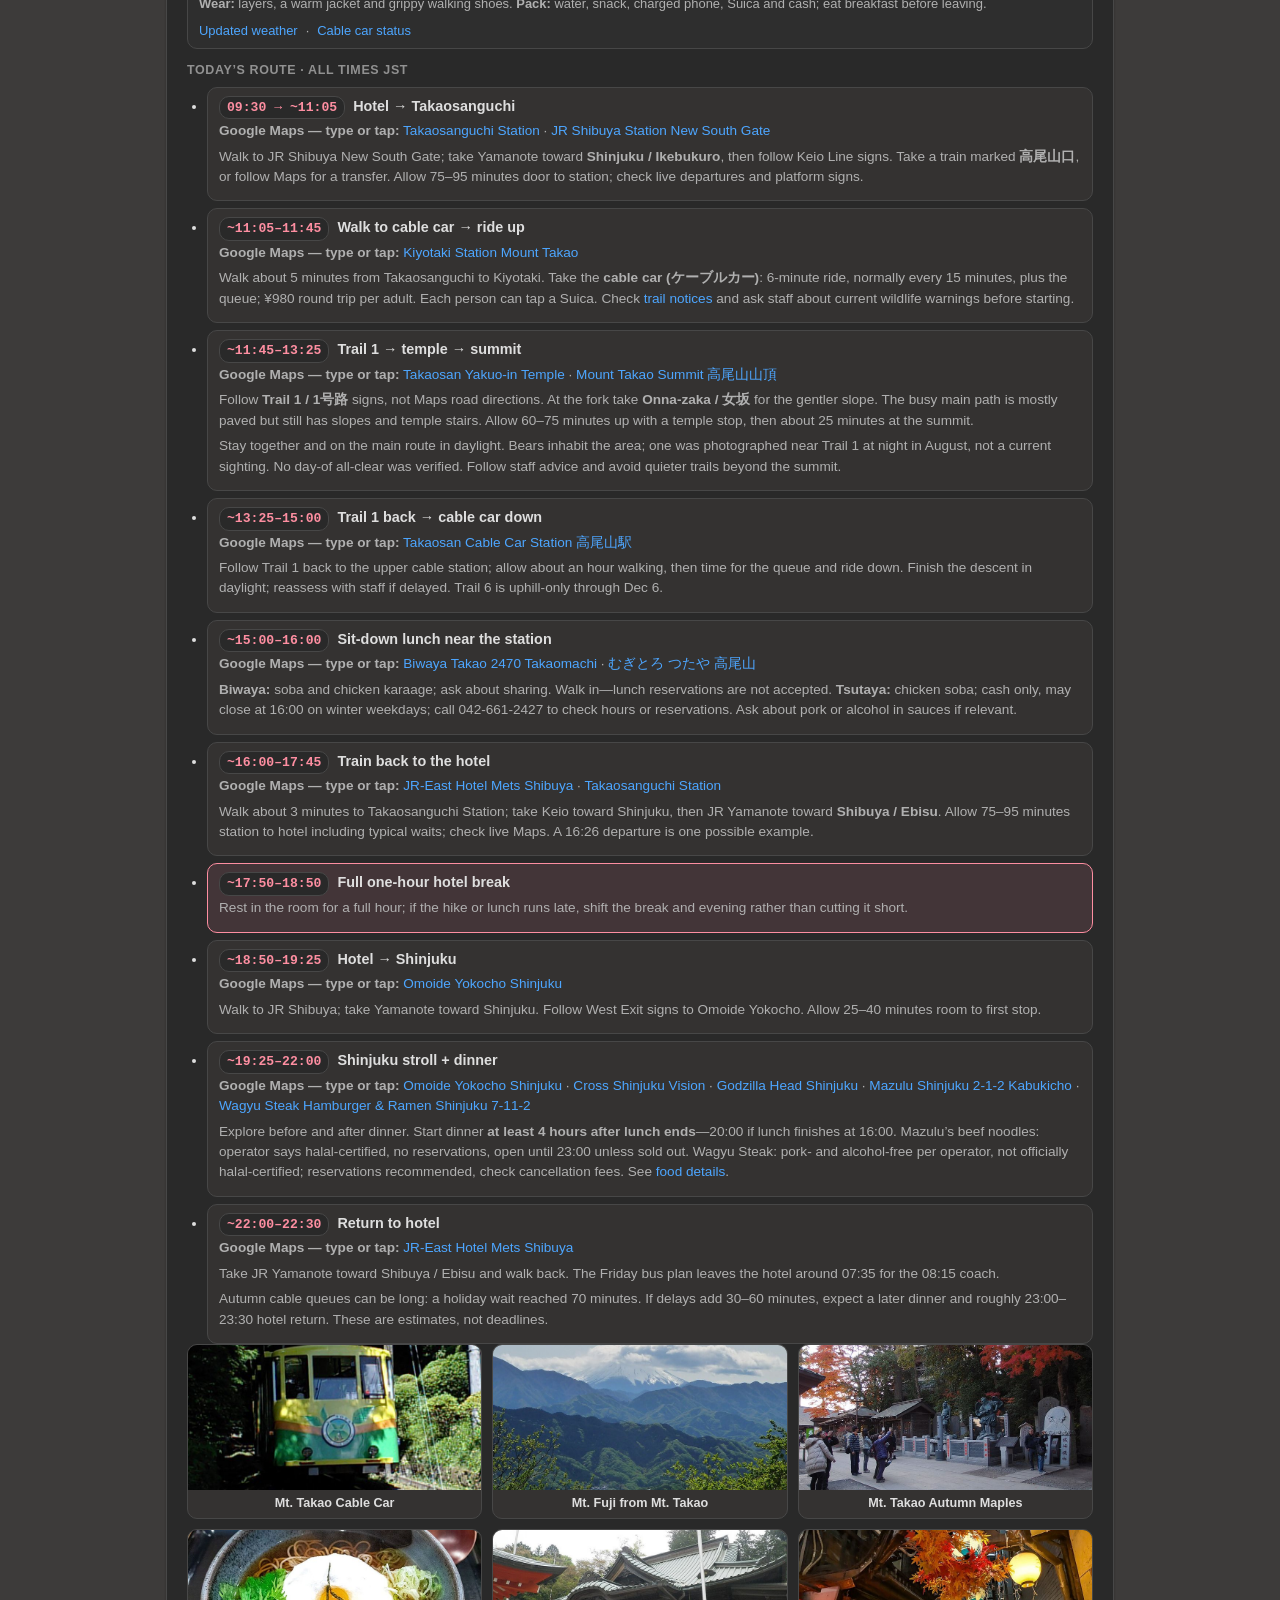
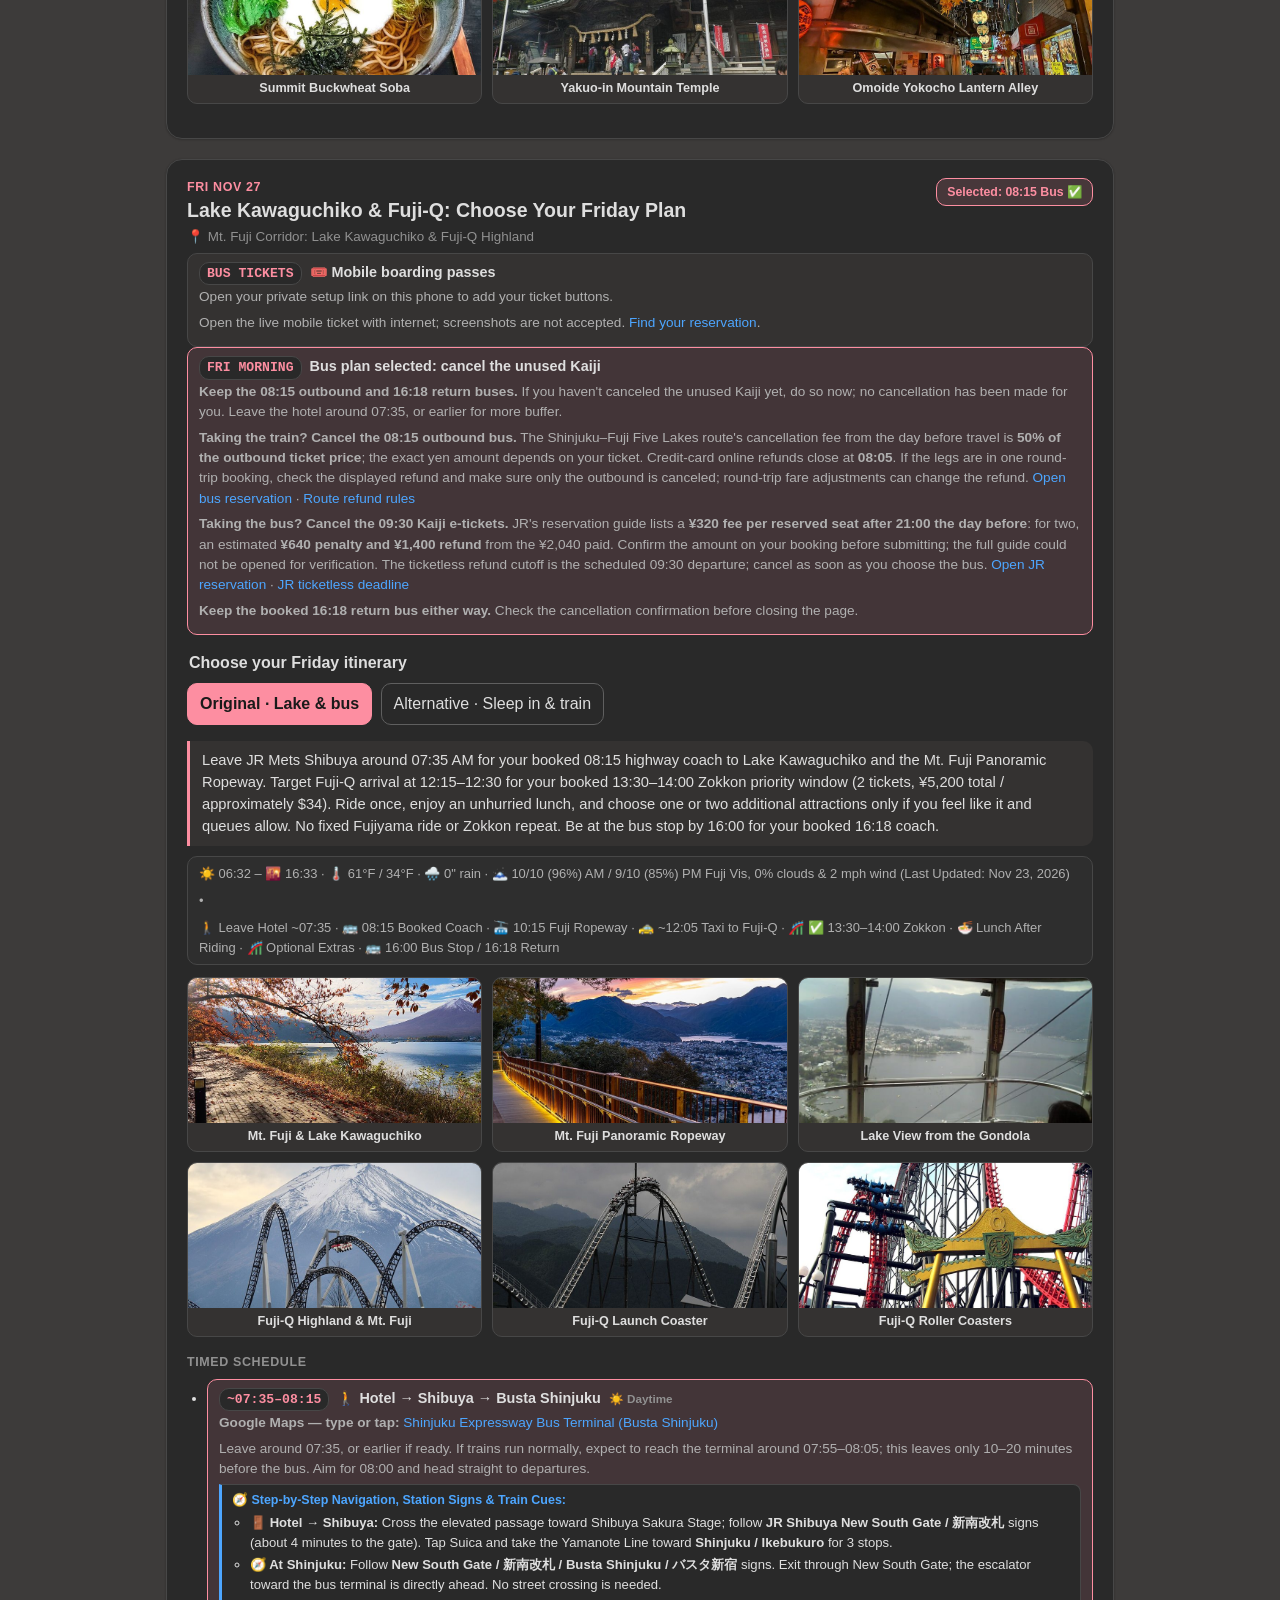
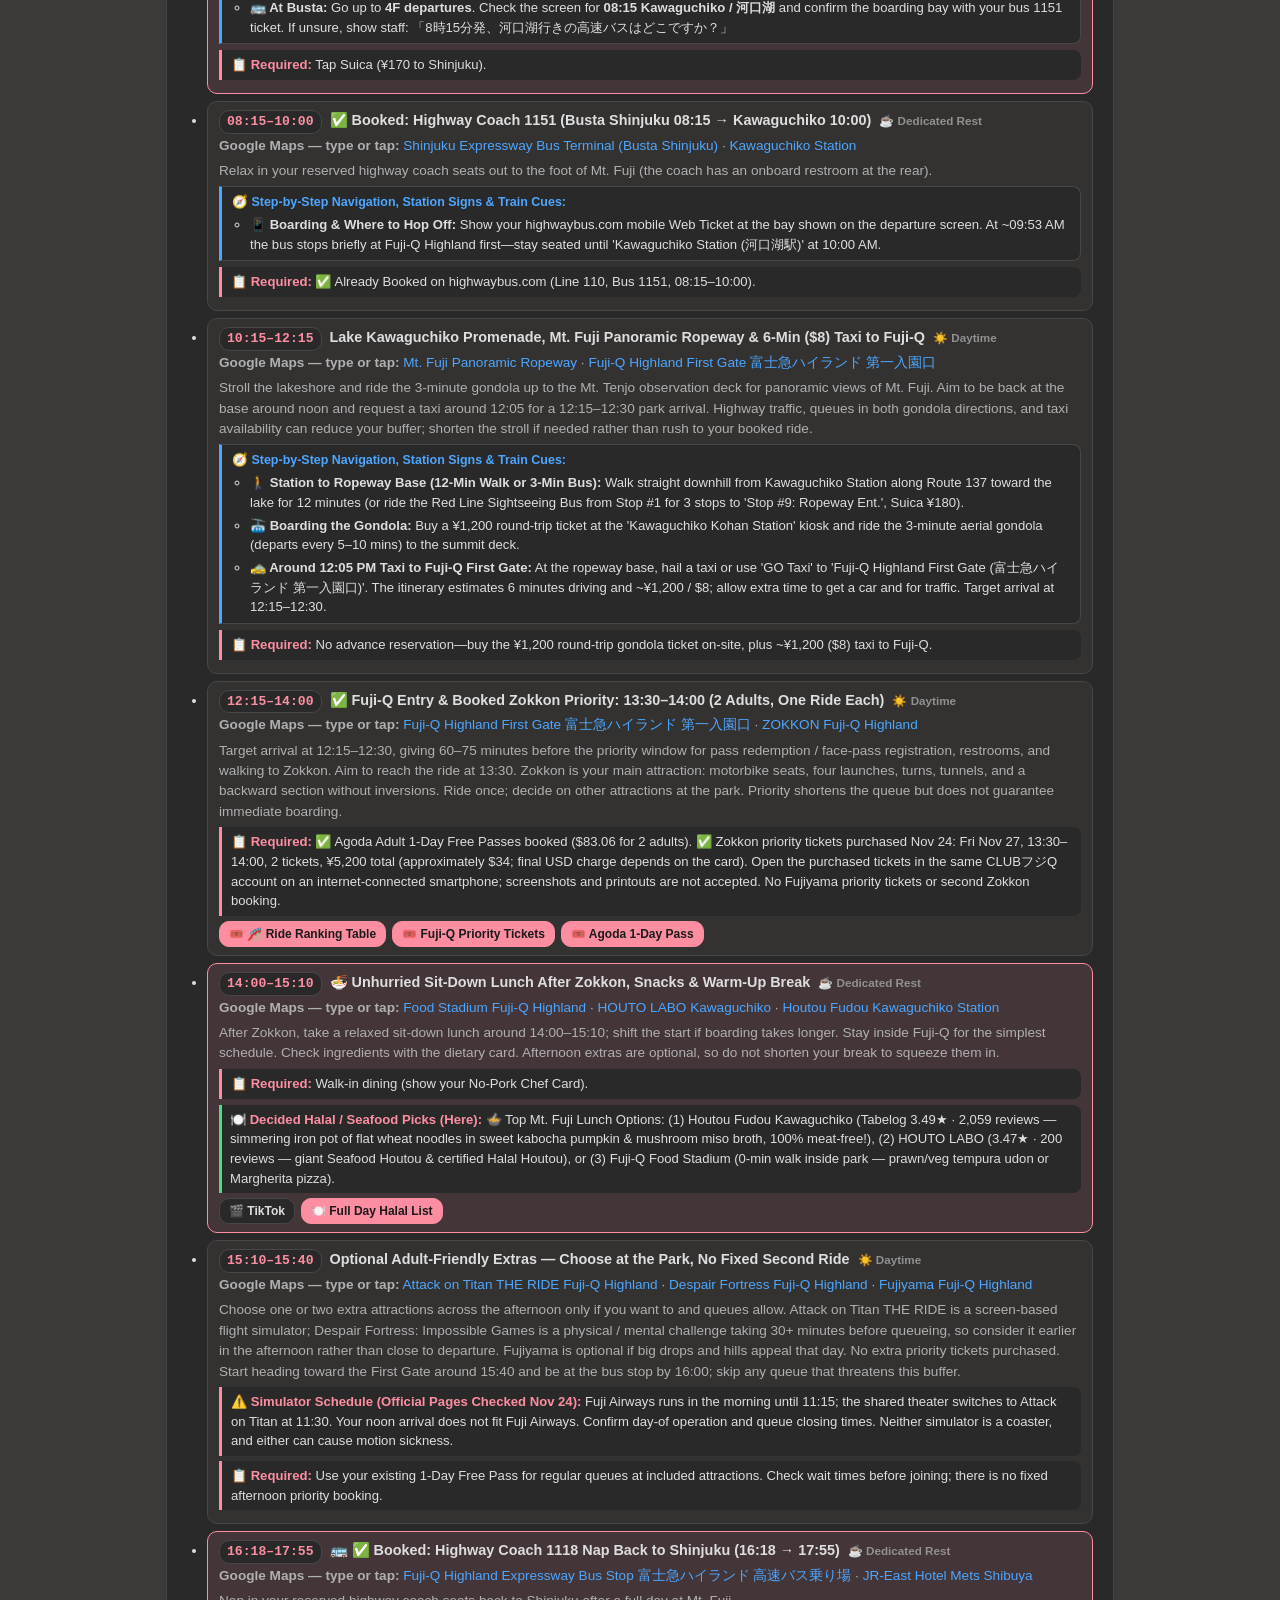
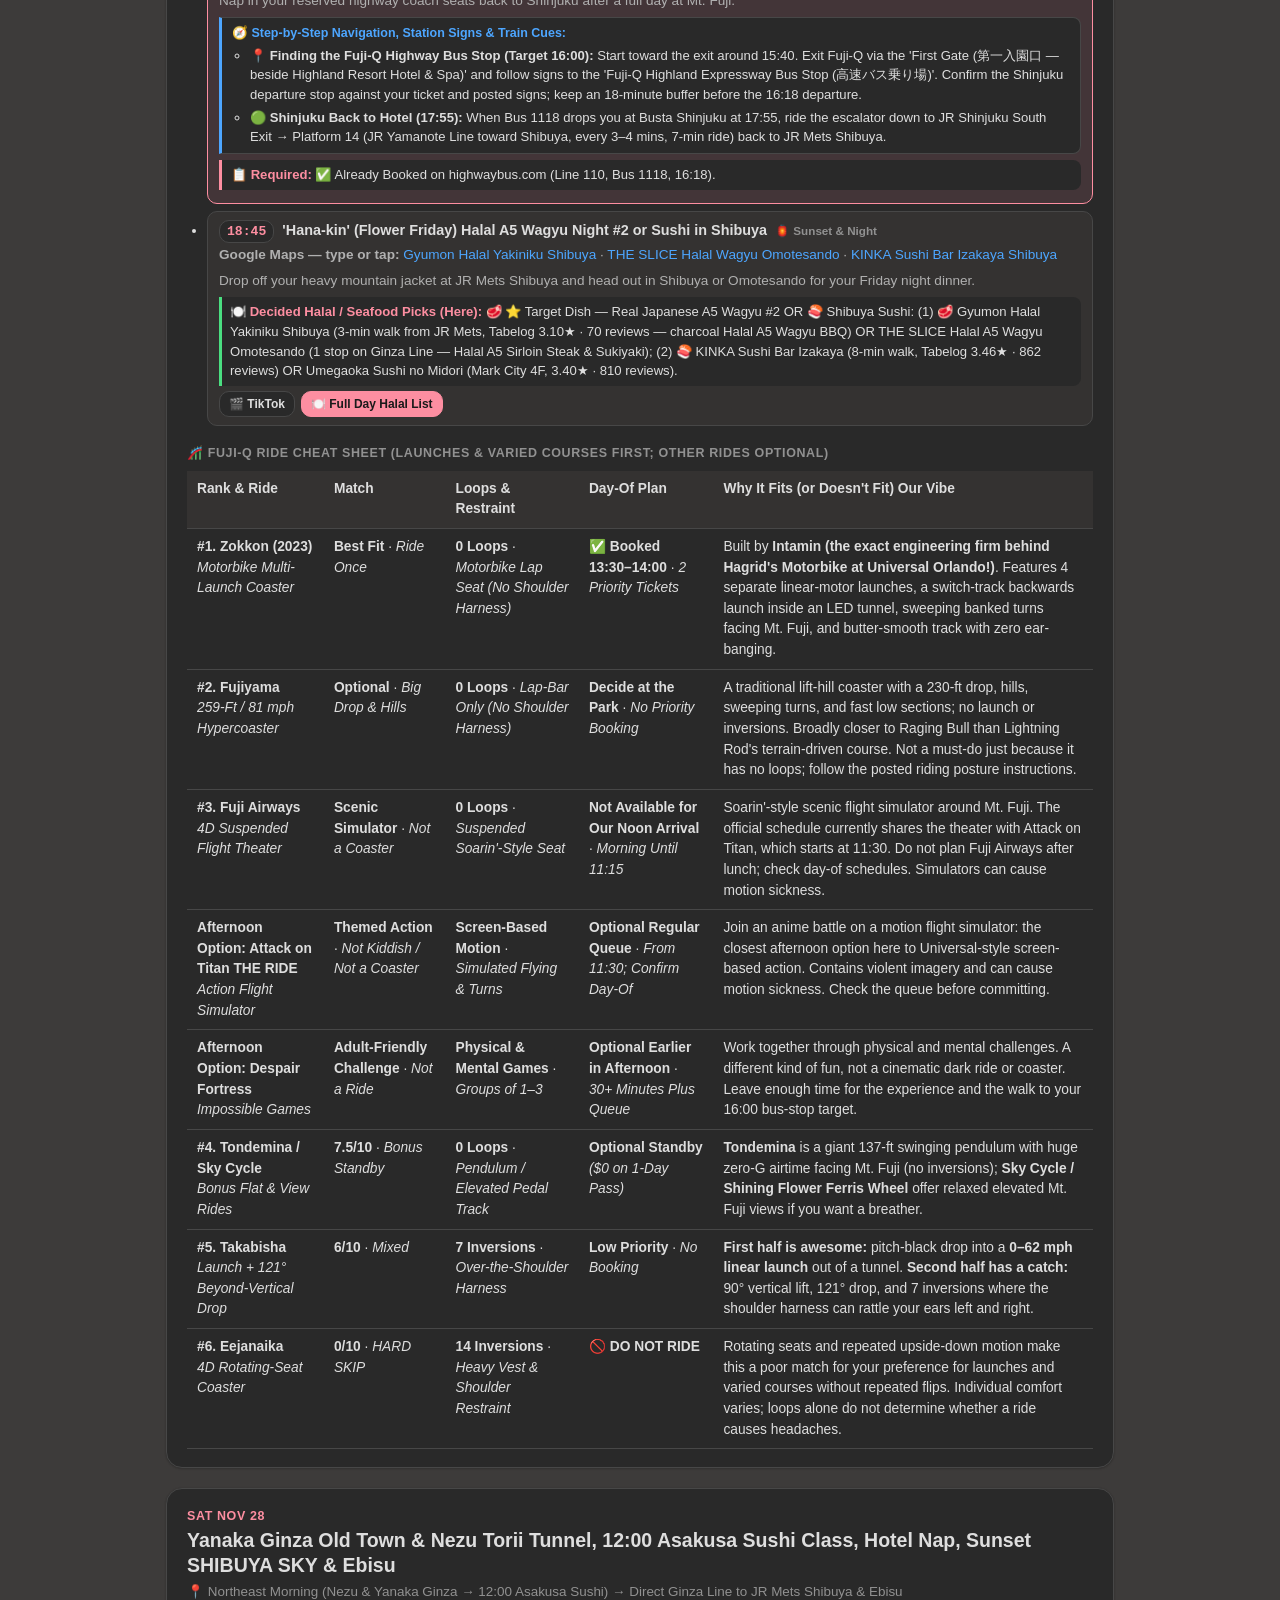
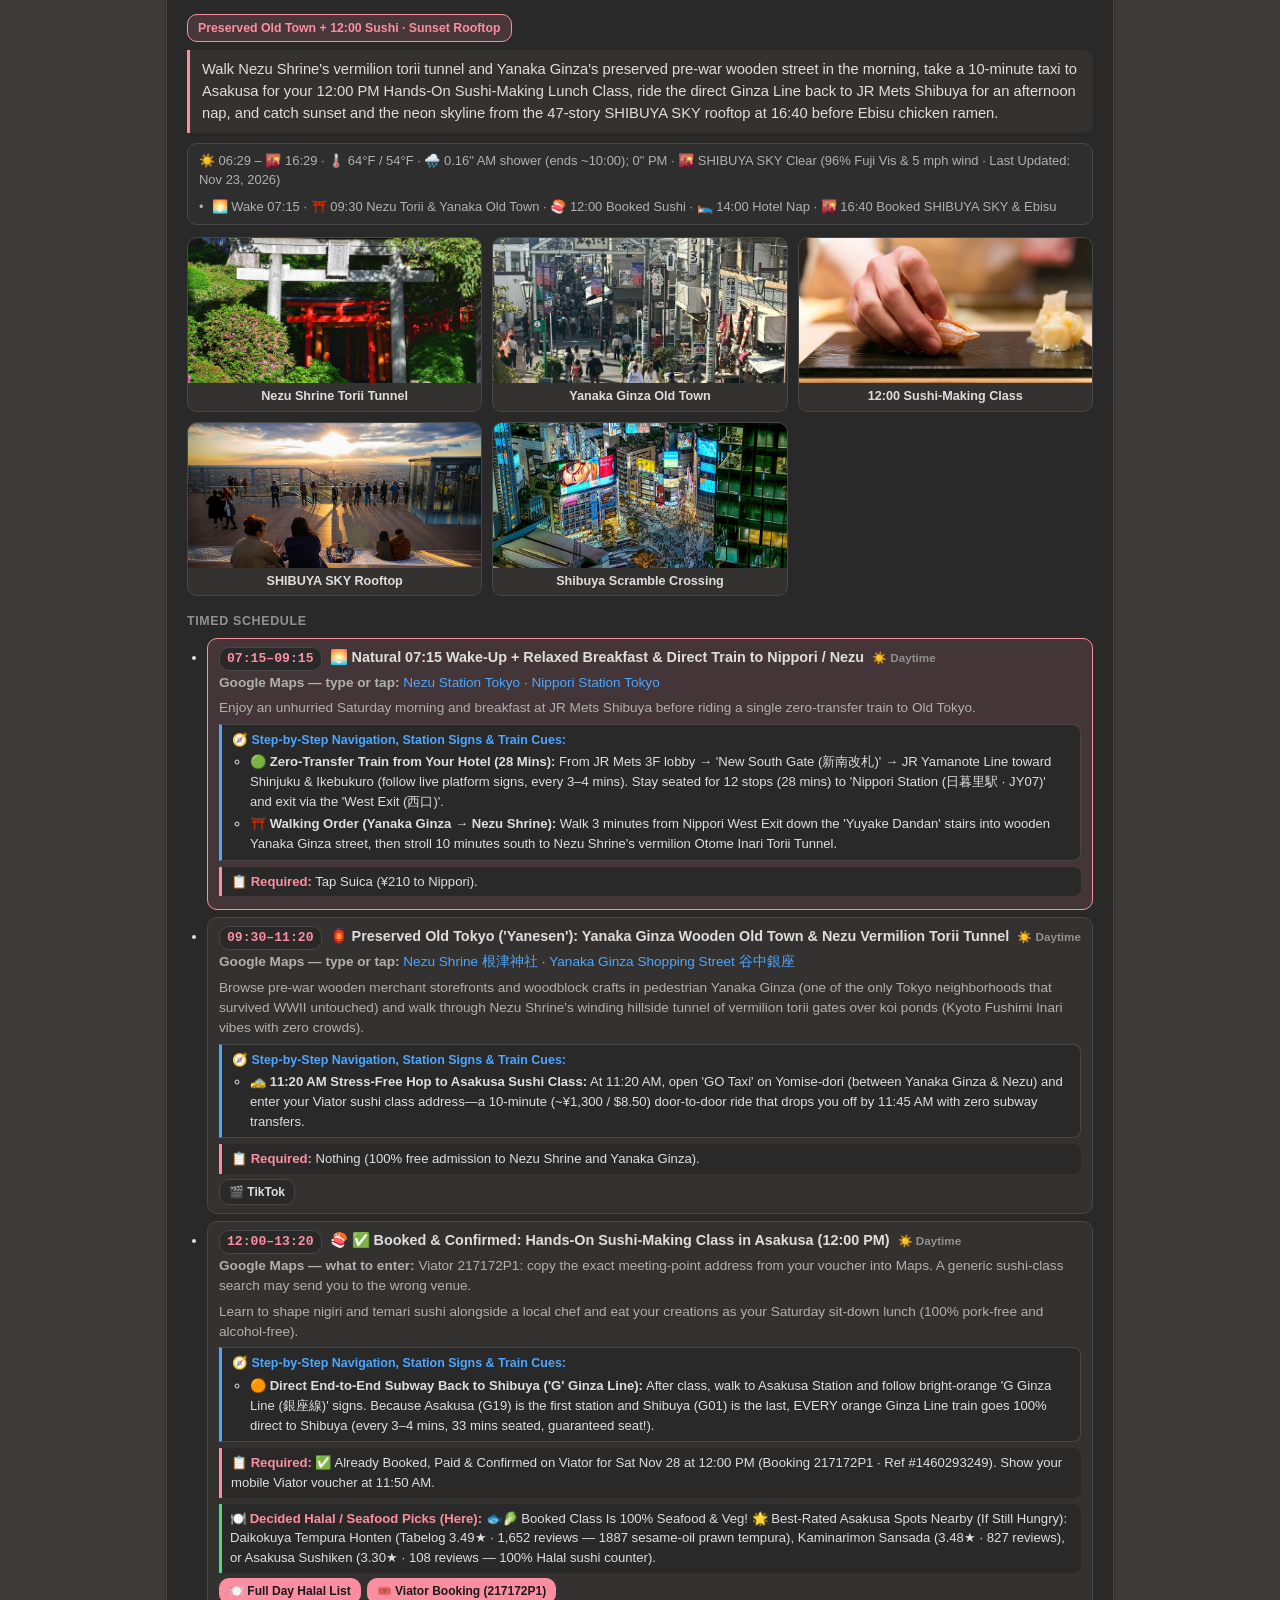
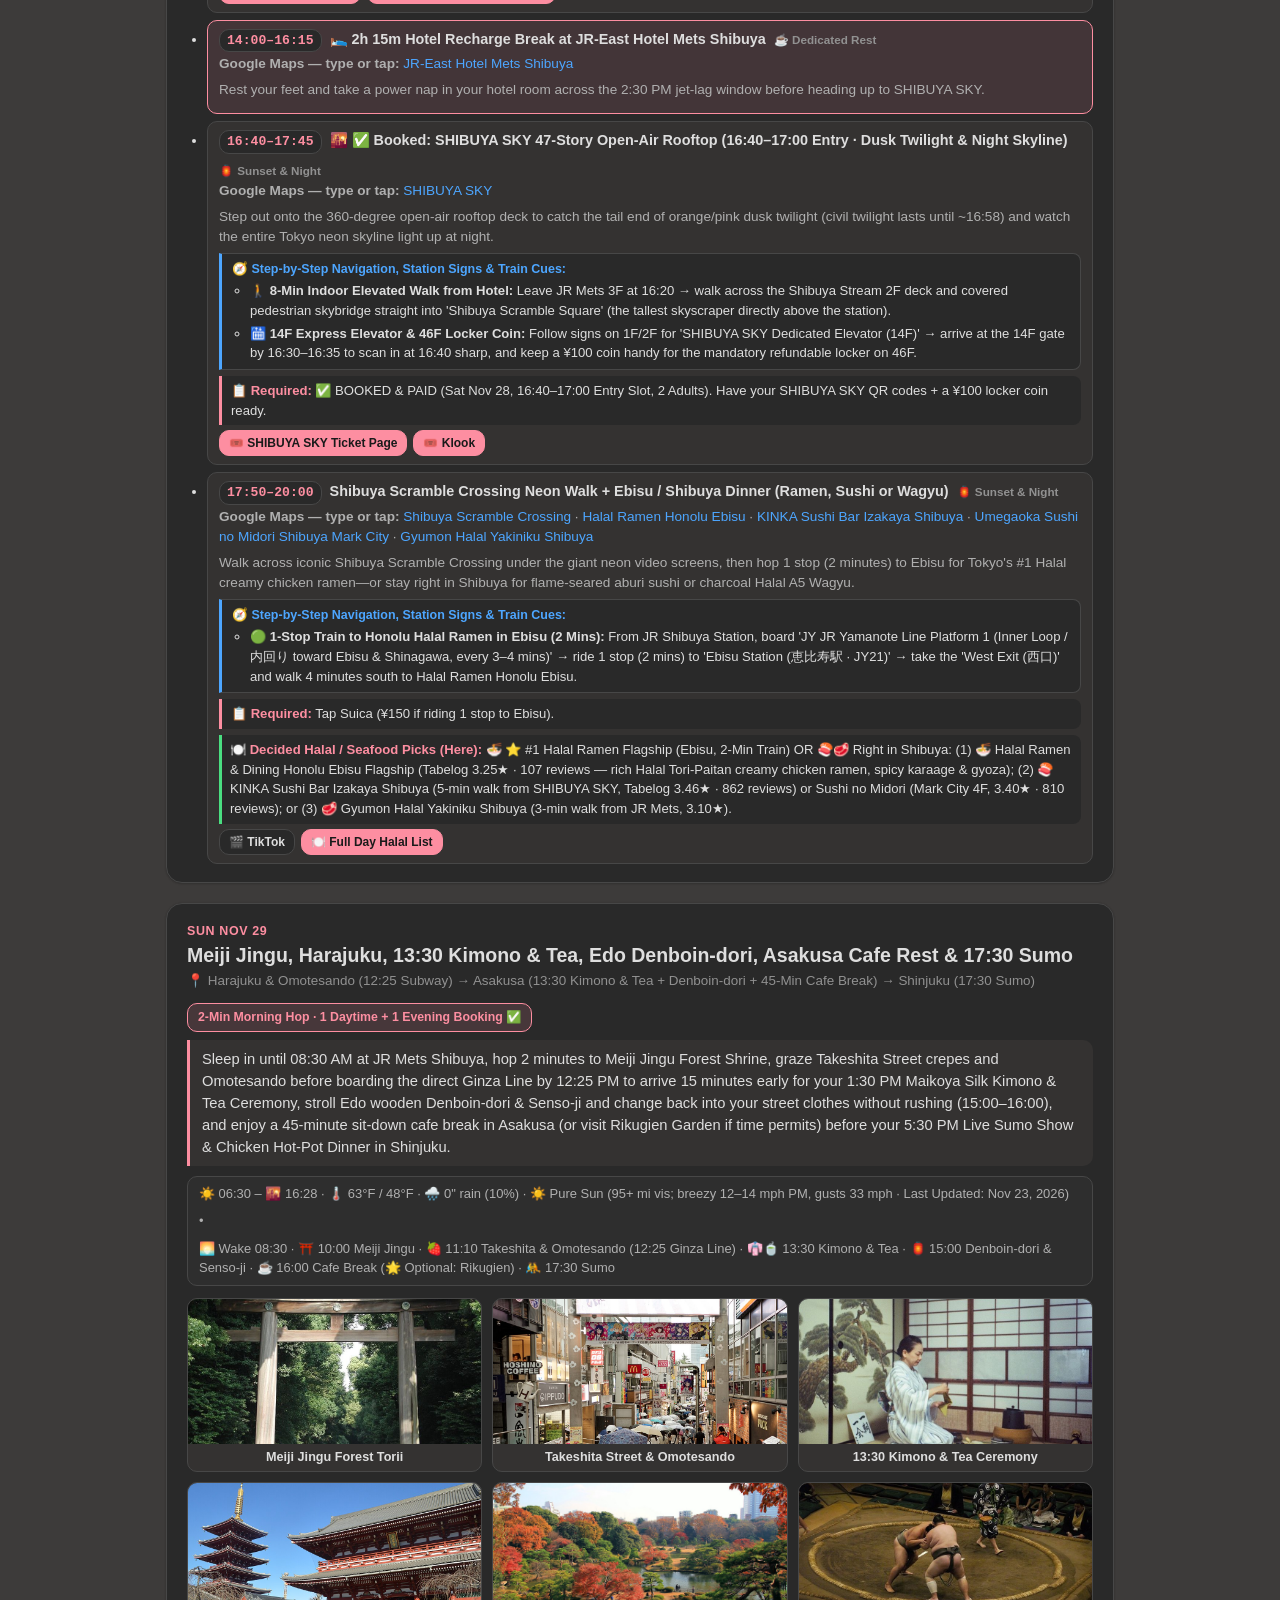
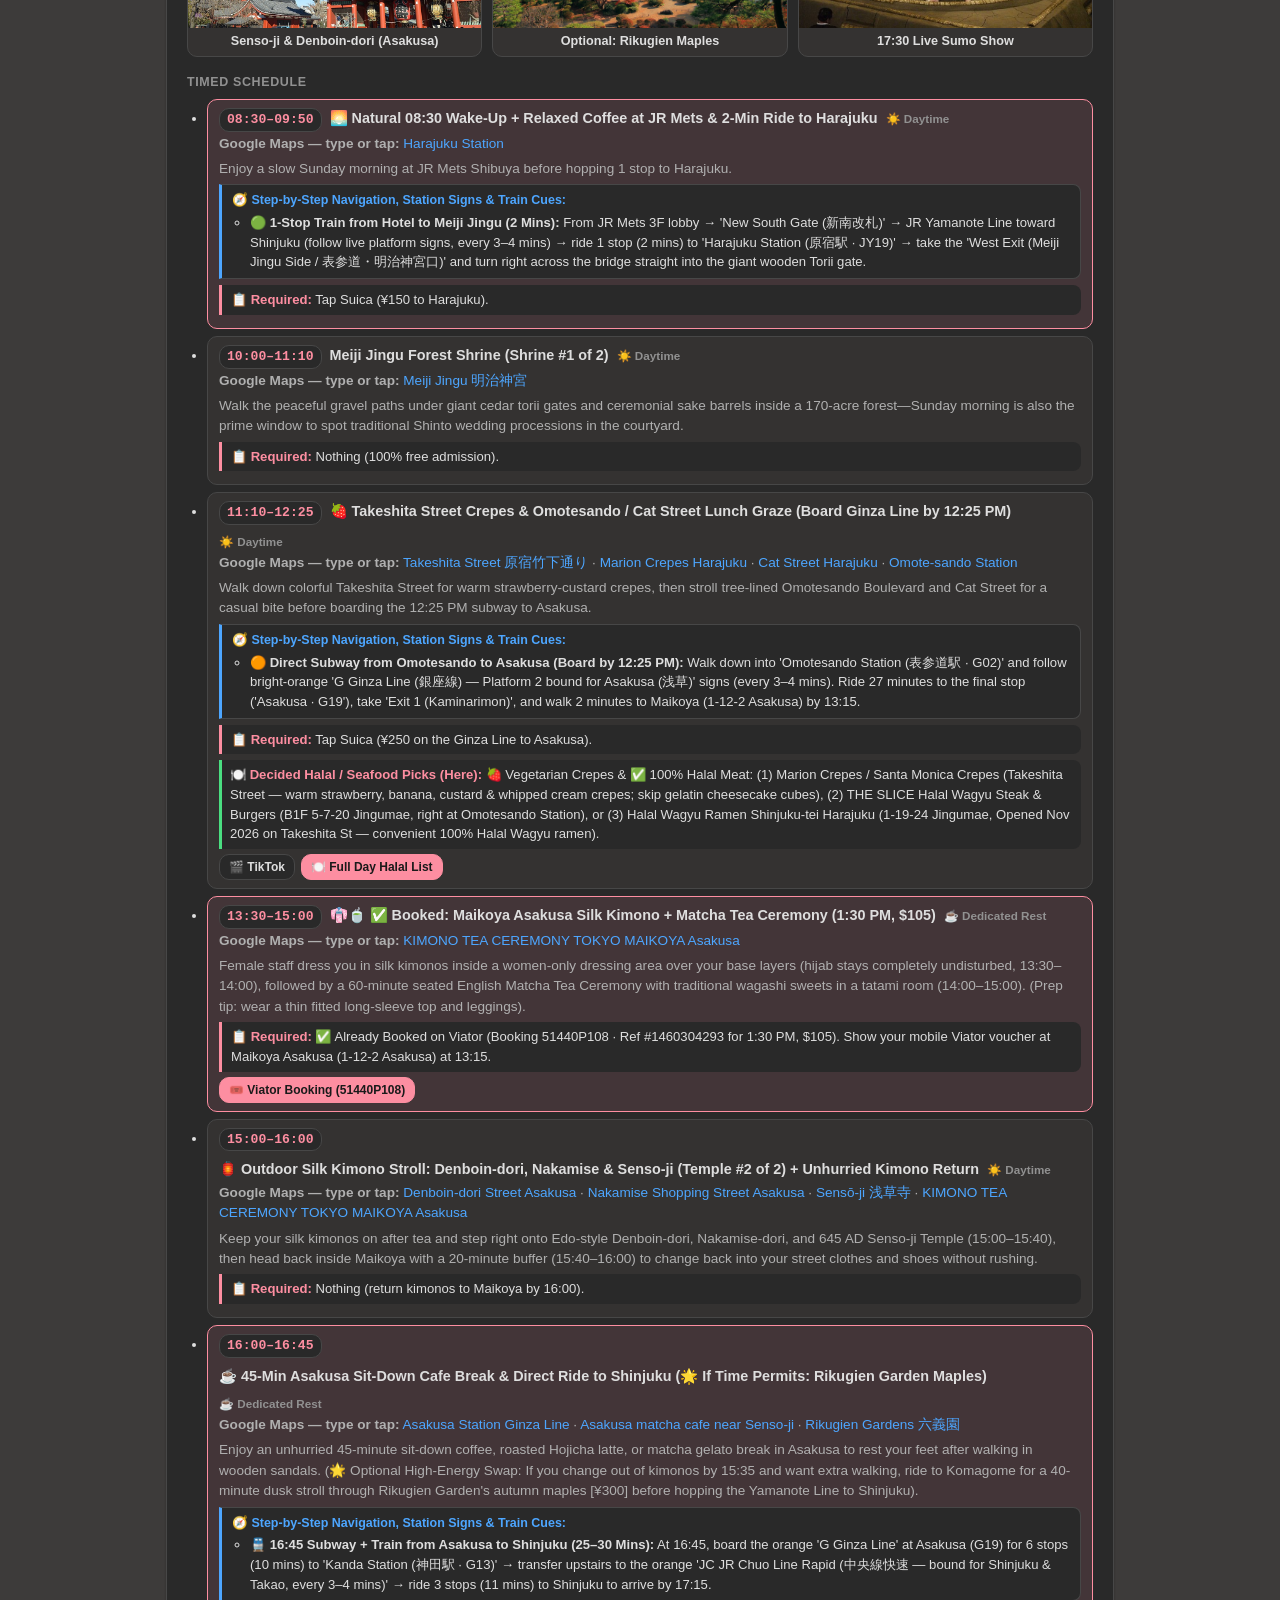
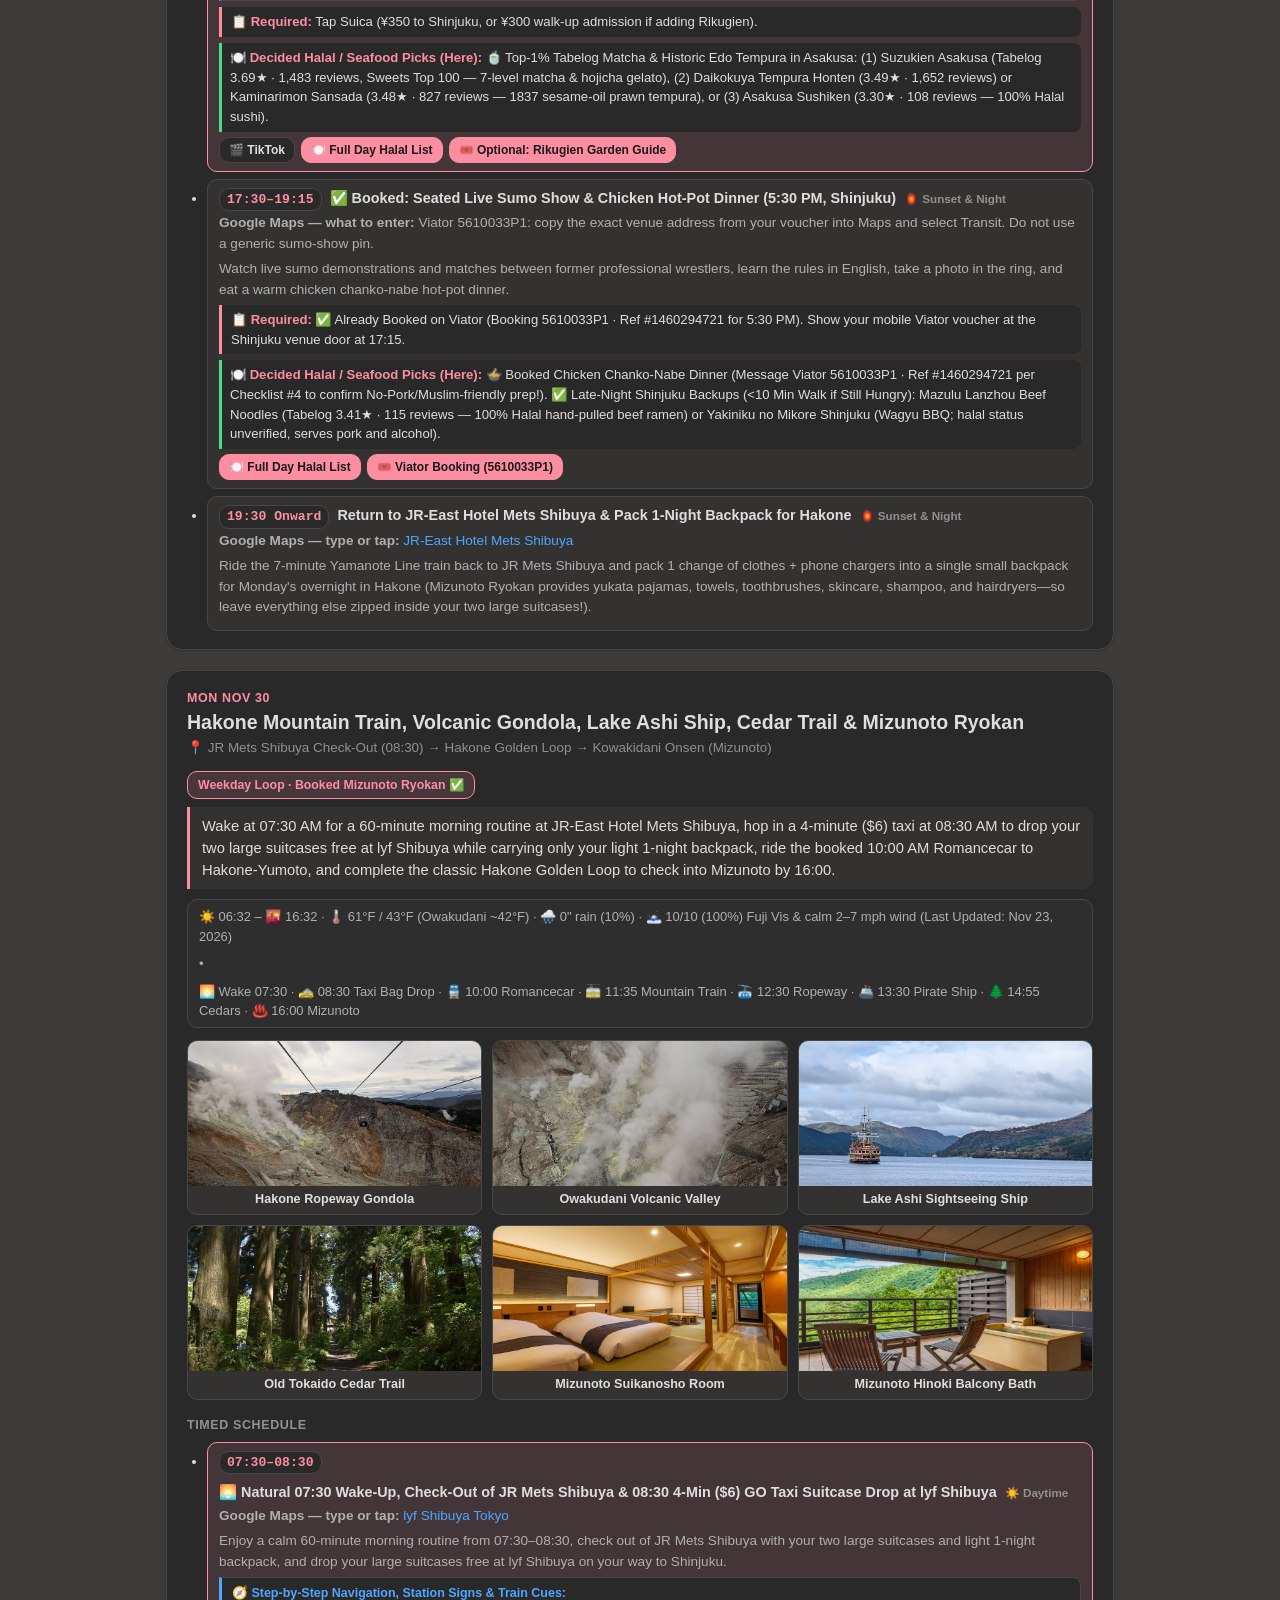
==== commit 310074c1: "Add private Friday bus ticket access Co-authored-by: Copilot <223556219+Copilot@users.noreply.github" ====
--- a/index.html
+++ b/index.html
@@ -297,6 +297,15 @@
             </div>
             <span class="crowd-pill">Selected: 08:15 Bus ✅</span>
           </div>
+          <div class="schedule-bullet">
+            <div class="bullet-top"><span class="stop-time">BUS TICKETS</span><span class="stop-name">🎟️ Mobile boarding passes</span></div>
+            <div class="action-row" id="friday-bus-ticket-links" style="display:none;">
+              <a class="btn-pill primary" id="friday-outbound-ticket" href="https://www.highwaybus.com/gp/inbound/inbRsvSearch" target="_blank" rel="noopener noreferrer">🚌 08:15 outbound ticket</a>
+              <a class="btn-pill primary" id="friday-return-ticket" href="https://www.highwaybus.com/gp/inbound/inbRsvSearch" target="_blank" rel="noopener noreferrer">🚌 16:18 return ticket</a>
+            </div>
+            <div class="stop-note" id="friday-bus-ticket-status" role="status">Open your private setup link on this phone to add your ticket buttons.</div>
+            <div class="stop-note">Open the live mobile ticket with internet; screenshots are not accepted. <a href="https://www.highwaybus.com/gp/inbound/inbRsvSearch" target="_blank" rel="noopener noreferrer">Find your reservation</a>.</div>
+          </div>
           <div class="schedule-bullet break-bullet">
             <div class="bullet-top"><span class="stop-time">FRI MORNING</span><span class="stop-name">Bus plan selected: cancel the unused Kaiji</span></div>
             <div class="stop-note"><strong>Keep the 08:15 outbound and 16:18 return buses.</strong> If you haven't canceled the unused Kaiji yet, do so now; no cancellation has been made for you. Leave the hotel around 07:35, or earlier for more buffer.</div>
@@ -1192,6 +1201,44 @@
   </div>
 
   <script>
+    (() => {
+      function loadFridayBusTickets() {
+        let fridayBusTickets;
+        try {
+          fridayBusTickets = new URLSearchParams(window.location.hash.slice(1)).get("fridayBusTickets");
+          if (fridayBusTickets !== null) {
+            history.replaceState(null, "", window.location.pathname + window.location.search + "#day-fri-27");
+            document.getElementById("day-fri-27").scrollIntoView();
+            if (!/^[a-f0-9]{32},[a-f0-9]{32}$/i.test(fridayBusTickets)) {
+              throw new Error("Invalid ticket setup link.");
+            }
+            localStorage.setItem("jp_v2_friday_bus_tickets", fridayBusTickets);
+          } else {
+            fridayBusTickets = localStorage.getItem("jp_v2_friday_bus_tickets");
+          }
+          if (fridayBusTickets === null) return;
+          if (!/^[a-f0-9]{32},[a-f0-9]{32}$/i.test(fridayBusTickets)) {
+            throw new Error("Invalid saved tickets.");
+          }
+          fridayBusTickets = fridayBusTickets.split(",");
+          document.getElementById("friday-outbound-ticket").href = "https://www.highwaybus.com/gp/inbound/inbWebticketPrint?" + fridayBusTickets[0] + "&lang=EN&ticket_type=mobile";
+          document.getElementById("friday-return-ticket").href = "https://www.highwaybus.com/gp/inbound/inbWebticketPrint?" + fridayBusTickets[1] + "&lang=EN&ticket_type=mobile";
+          document.getElementById("friday-bus-ticket-links").style.display = "";
+          document.getElementById("friday-bus-ticket-status").textContent = "Tickets are saved in this browser on this device.";
+        } catch {
+          console.error("Could not save or load Friday bus tickets.");
+          document.getElementById("friday-bus-ticket-links").style.display = "none";
+          document.getElementById("friday-bus-ticket-status").textContent = "Could not save or load the tickets. Open your ticket emails or find your reservation below.";
+        }
+      }
+      loadFridayBusTickets();
+      window.addEventListener("hashchange", () => {
+        if (new URLSearchParams(window.location.hash.slice(1)).has("fridayBusTickets")) {
+          loadFridayBusTickets();
+        }
+      });
+    })();
+
     document.getElementById("themeToggle").addEventListener("click", () => {
       const cur = document.documentElement.getAttribute("data-theme") === "dark" ? "light" : "dark";
       document.documentElement.setAttribute("data-theme", cur);
